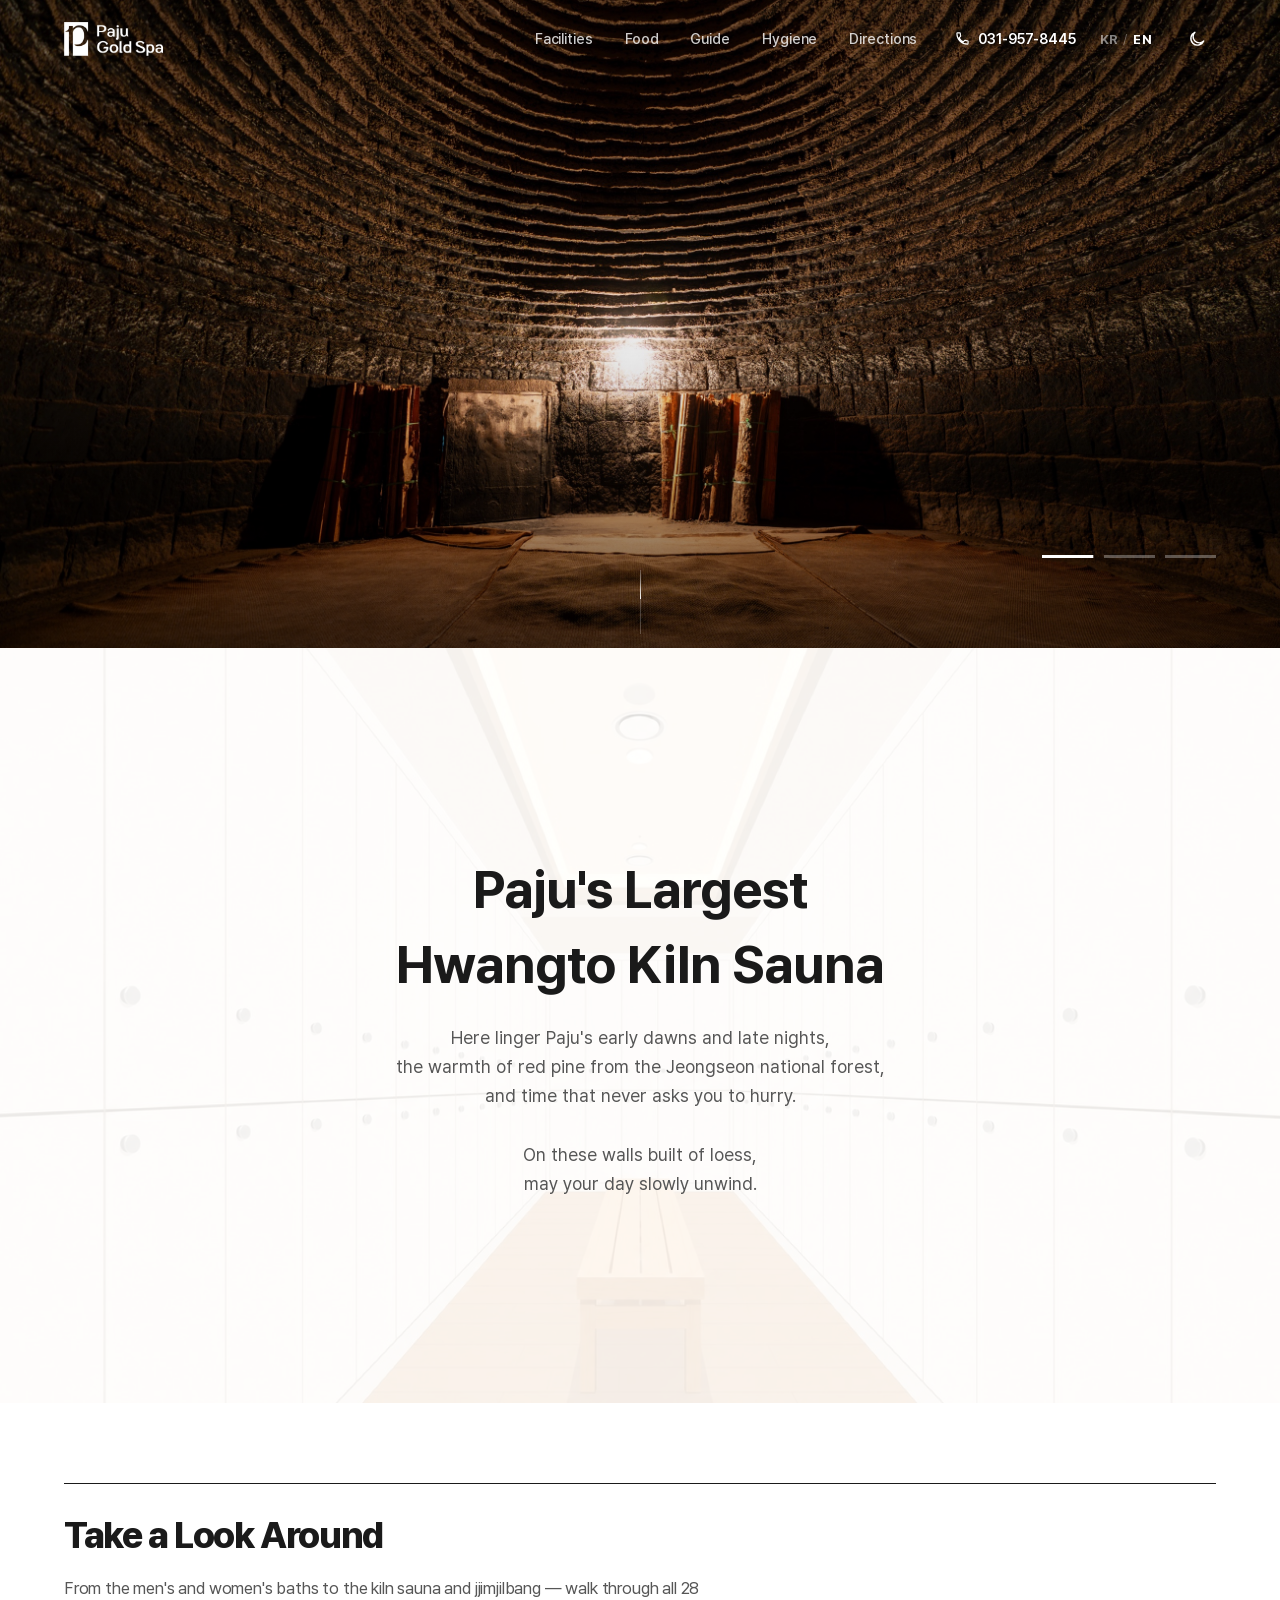
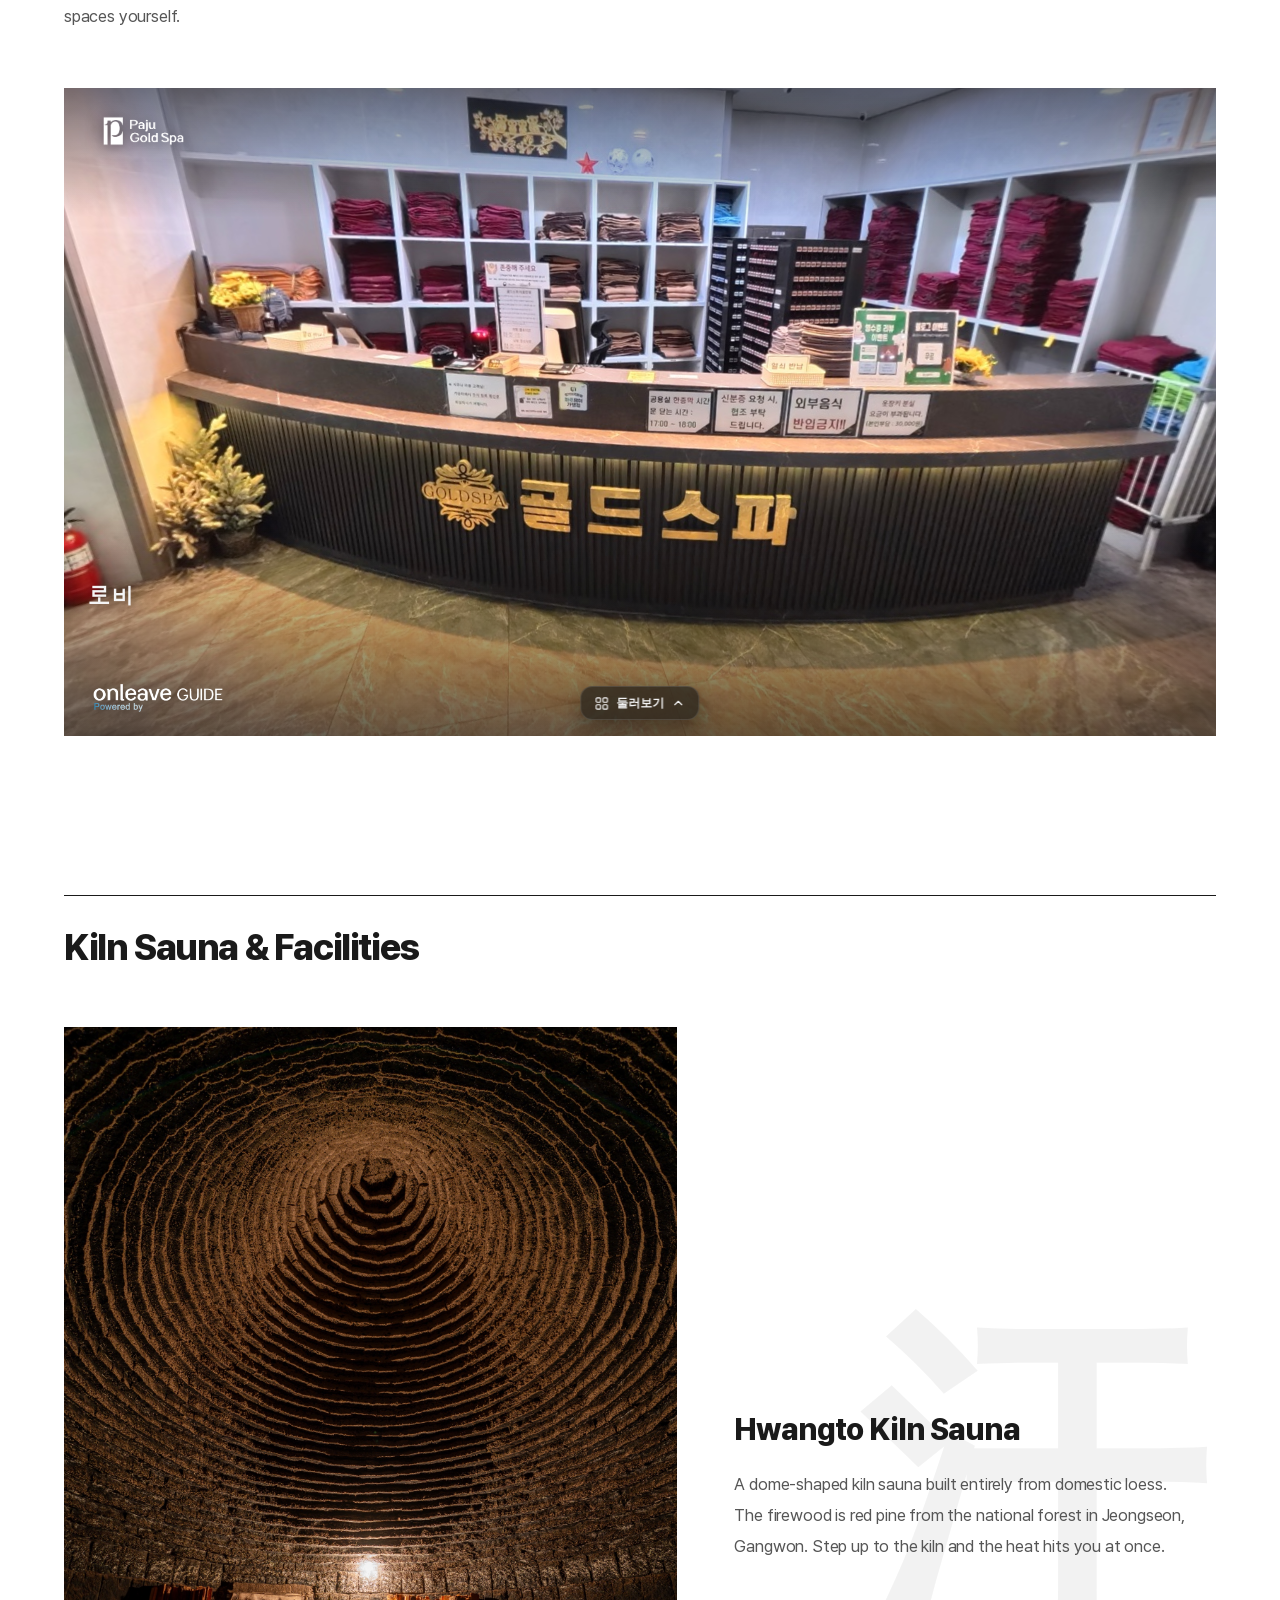
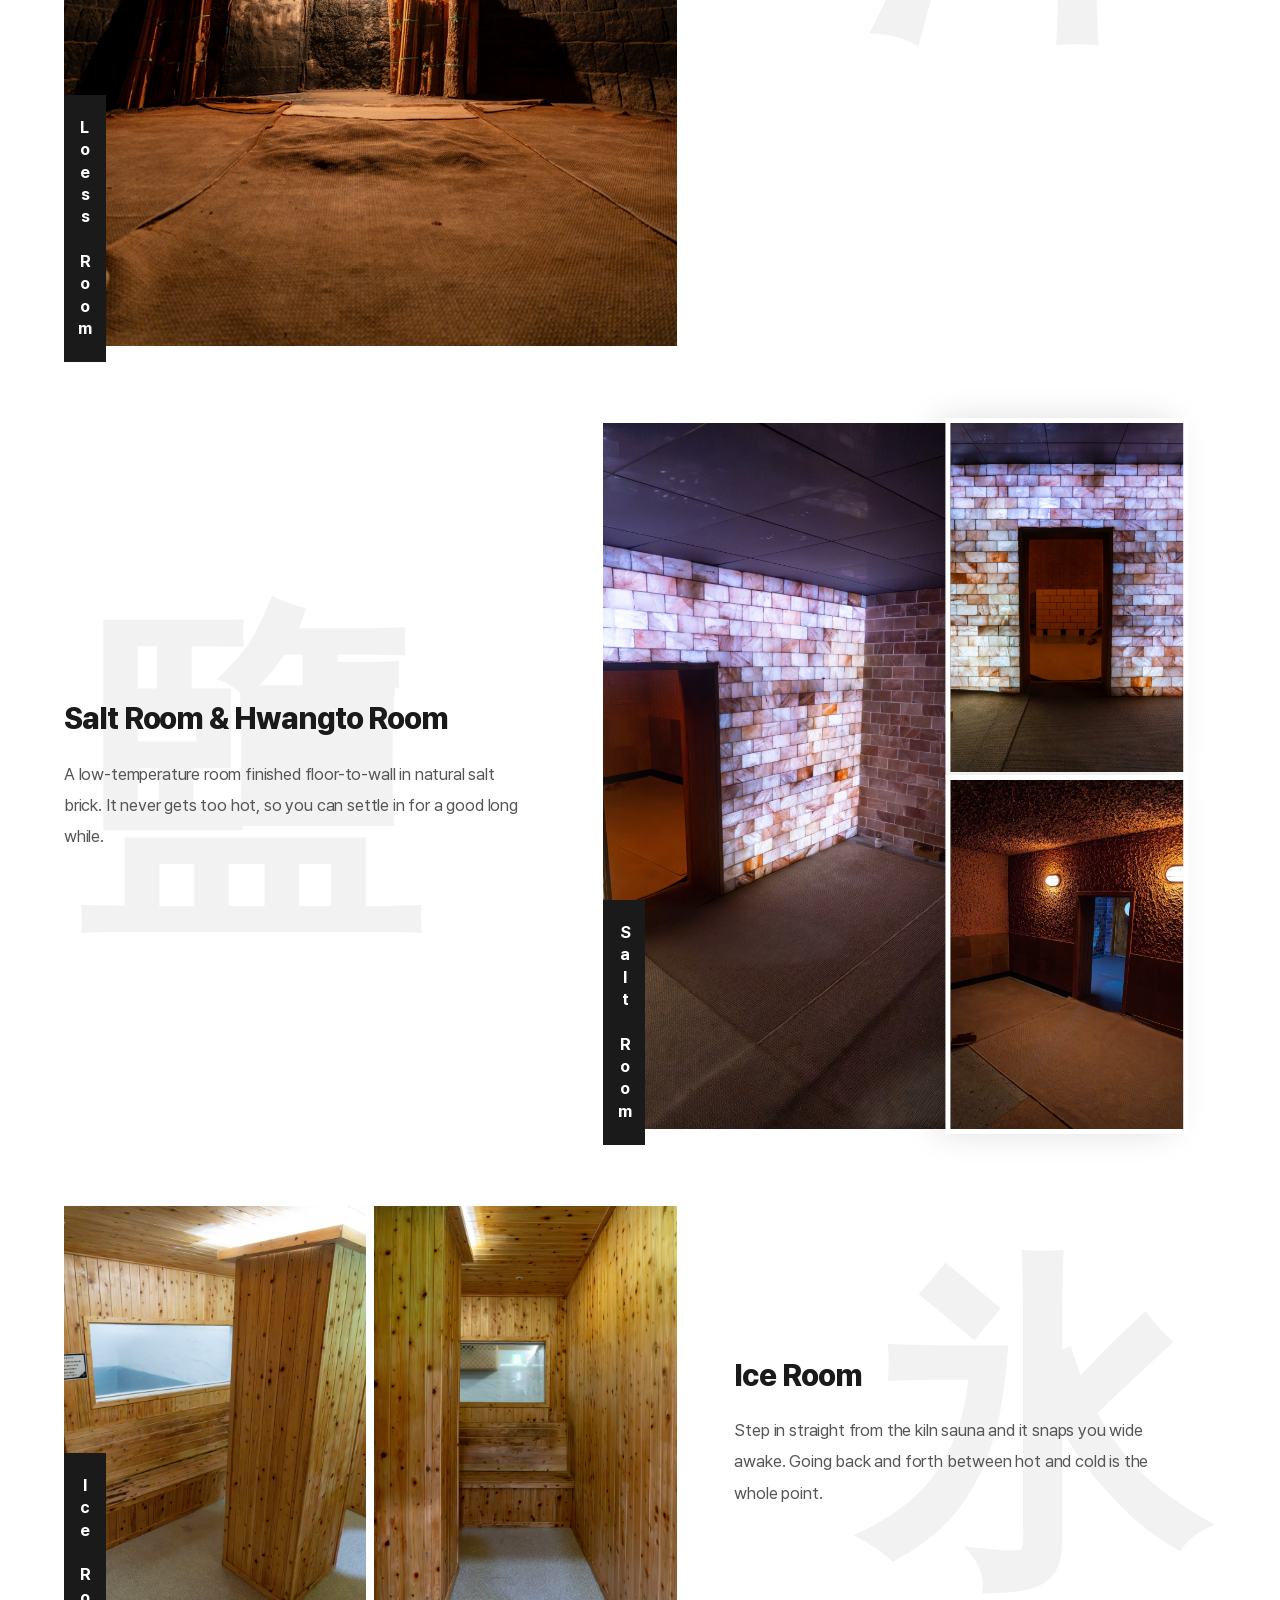
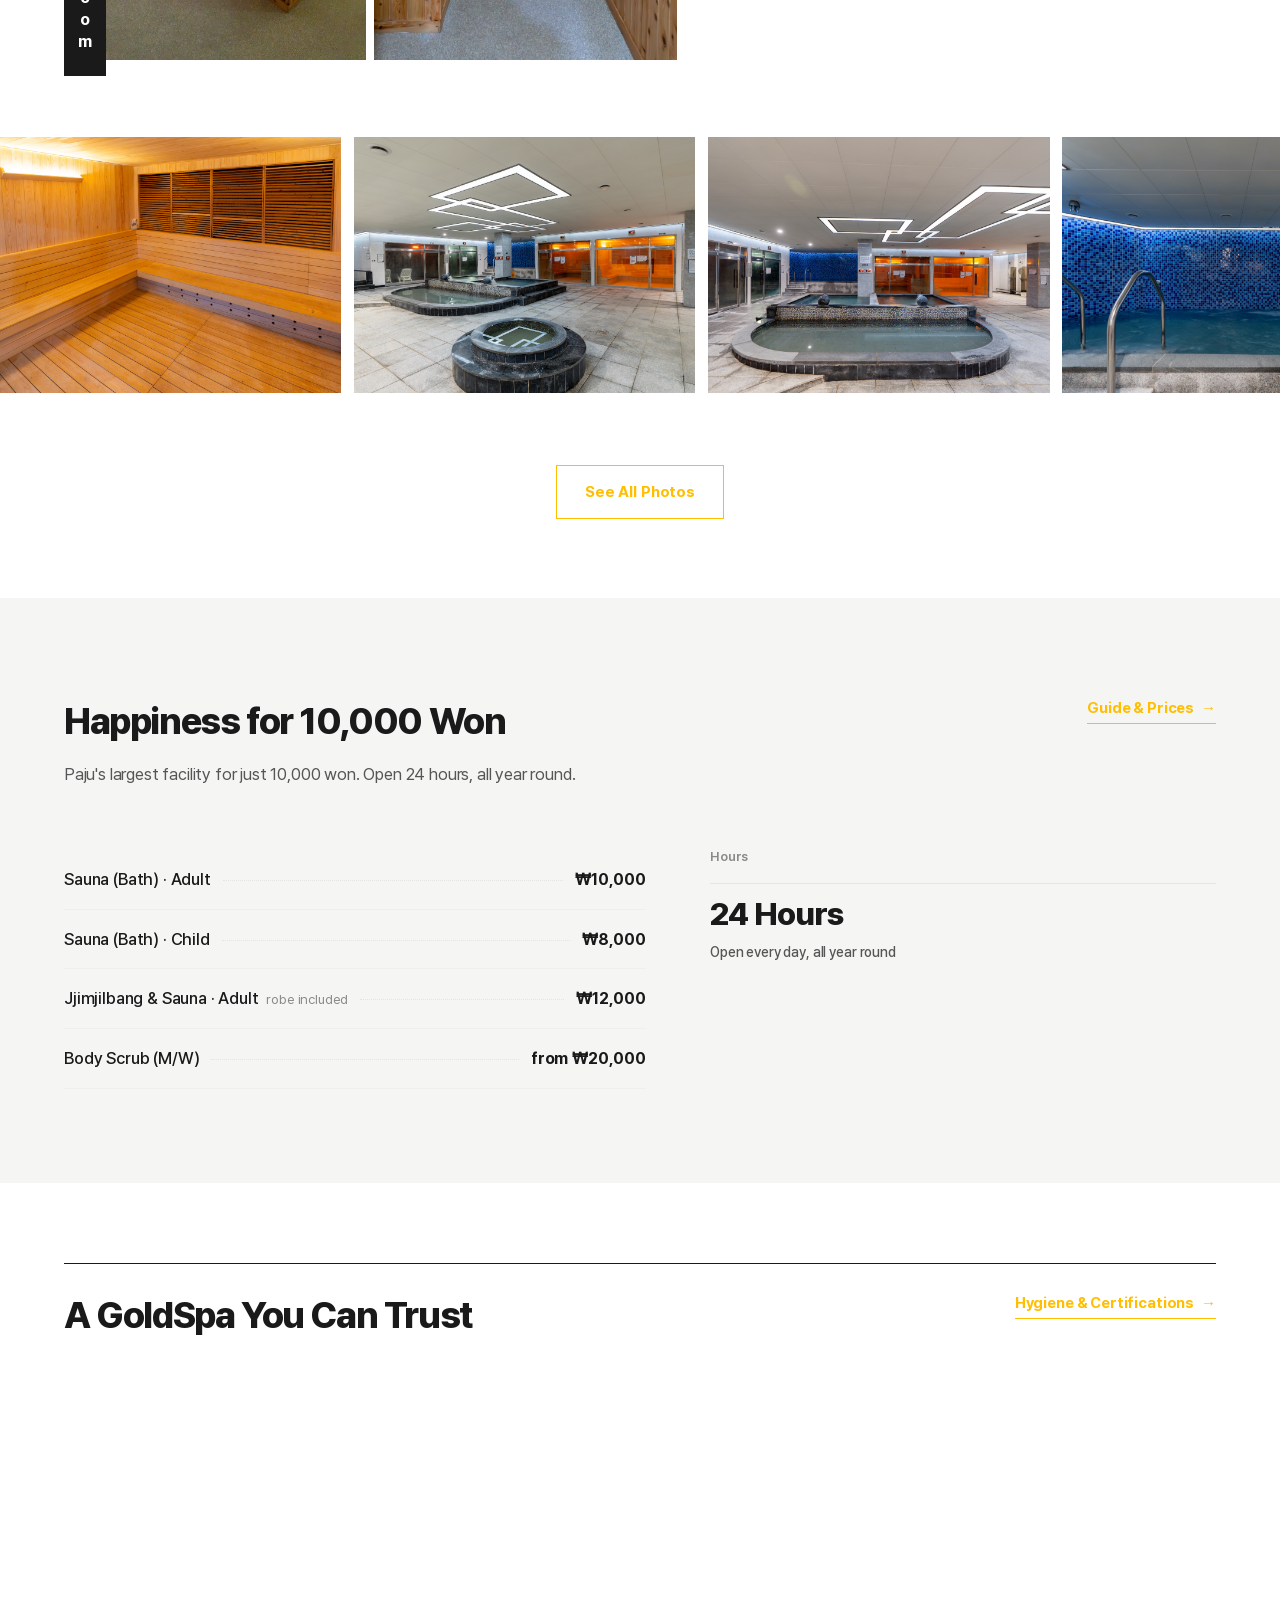
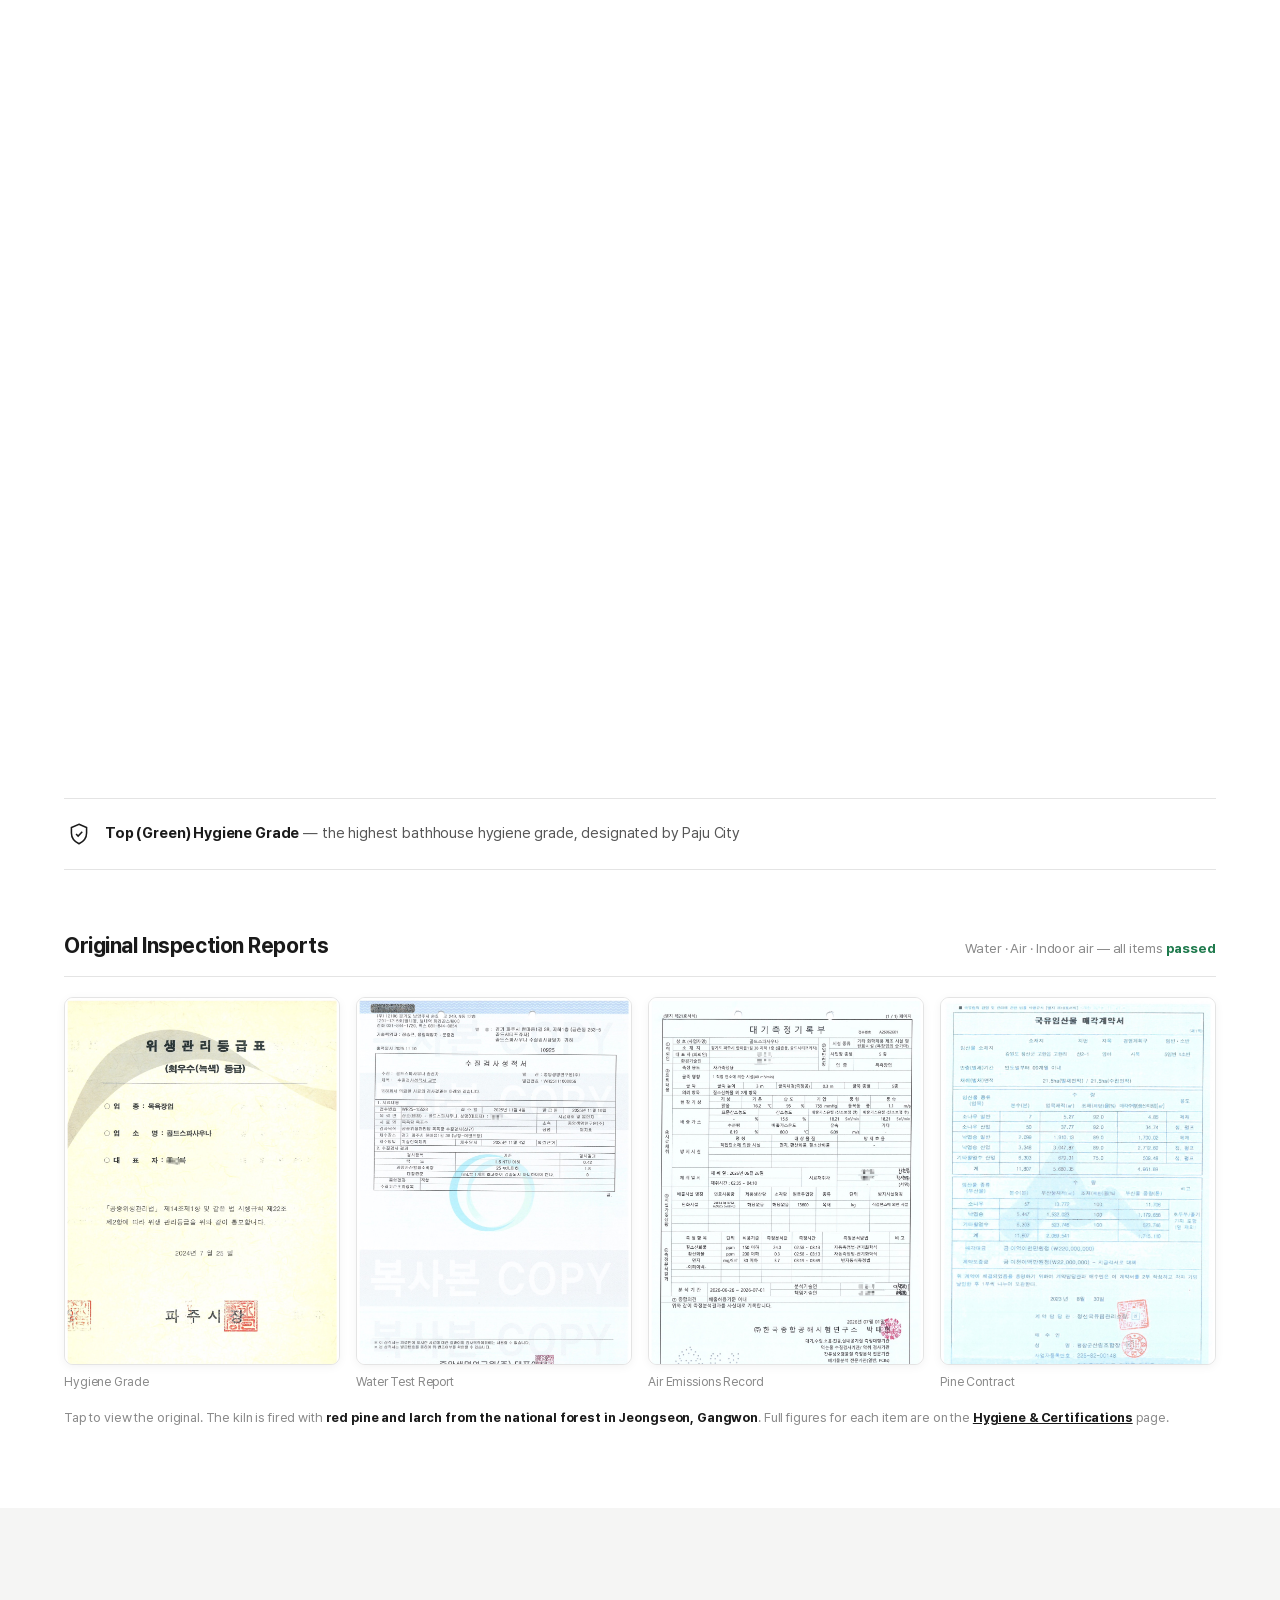
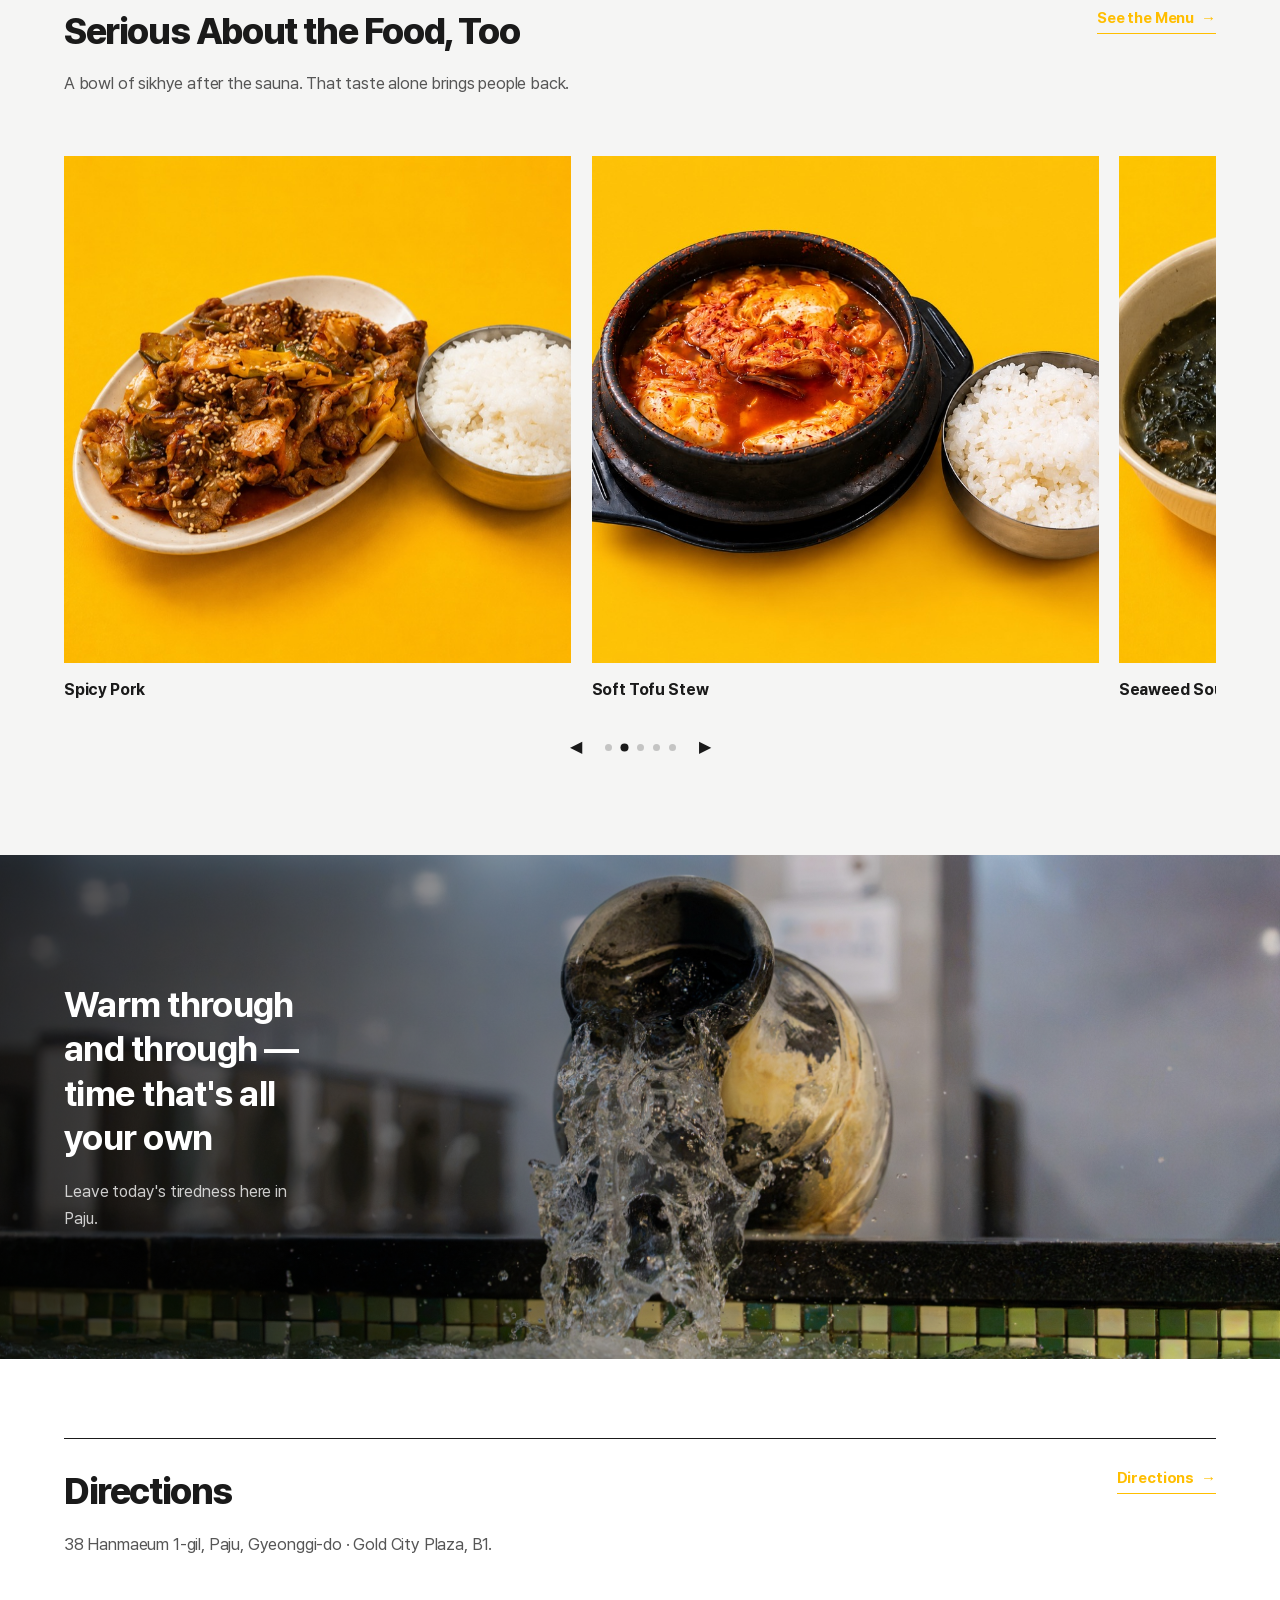
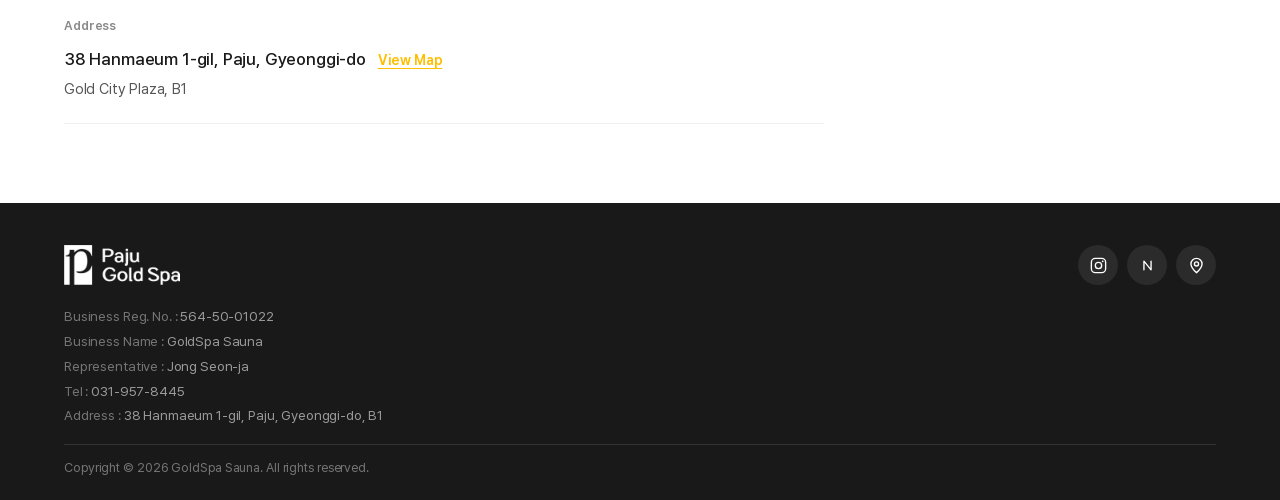
==== en/index.html @ e70826fc "시설 명칭 변경: 소금방 · 소금동굴 → 소금방 · 황토방 제목·이미지 alt·영문 부제 전부 통일(KR 12건 + EN 5건). EN: Salt Room & Cave → Salt" ====
<!DOCTYPE html>
<html lang="en">
<head>
<meta charset="utf-8">
<meta name="viewport" content="width=device-width, initial-scale=1">
<title>GoldSpa — Paju Sauna · Jjimjilbang · Hwangto Kiln Sauna | Open 24/7</title>
<meta name="description" content="GoldSpa, Paju's largest hwangto (loess) kiln sauna, jjimjilbang and bathhouse. Built with loess, pine, salt stone and hinoki. Open 24 hours, year-round. 38 Hanmaeum 1-gil, Paju.">
<meta name="author" content="GoldSpa">
<meta name="robots" content="index, follow, max-image-preview:large">
<meta name="theme-color" content="#17130e">
<link rel="canonical" href="https://goldspa.co.kr/en/">
<link rel="alternate" hreflang="ko" href="https://goldspa.co.kr/">
<link rel="alternate" hreflang="en" href="https://goldspa.co.kr/en/">
<link rel="alternate" hreflang="x-default" href="https://goldspa.co.kr/">
<meta property="og:type" content="business.business">
<meta property="og:site_name" content="GoldSpa"><meta property="og:locale" content="en_US"><meta property="og:locale:alternate" content="ko_KR">
<meta property="og:title" content="GoldSpa — Paju Sauna · Jjimjilbang · Hwangto Kiln Sauna">
<meta property="og:description" content="Paju's largest hwangto kiln sauna. Open 24 hours, year-round.">
<meta property="og:url" content="https://goldspa.co.kr/en/"><meta property="og:image" content="https://goldspa.co.kr/images/p007.jpg">
<meta name="twitter:card" content="summary_large_image">
<meta name="twitter:title" content="GoldSpa — Paju Sauna · Jjimjilbang · Hwangto Kiln Sauna">
<meta name="twitter:description" content="Paju's largest hwangto kiln sauna. Open 24 hours, year-round.">
<meta name="twitter:image" content="https://goldspa.co.kr/images/p007.jpg">
<script>(function(){var d=document.documentElement;var t=null;try{t=localStorage.getItem('goldspa-theme');}catch(e){}d.setAttribute('data-theme',(t==='light'||t==='dark')?t:'light');})();</script>
<link rel="icon" type="image/png" href="../images/favicon.png">
<link rel="apple-touch-icon" href="../images/apple-touch-icon.png">
<link rel="stylesheet" href="../assets/fonts.css">
<link rel="stylesheet" href="../assets/style.css">
<script type="application/ld+json">
{
  "@context": "https://schema.org",
  "@type": ["DaySpa", "HealthAndBeautyBusiness"],
  "name": "GoldSpa",
  "alternateName": ["골드스파", "GoldSpa Paju"],
  "inLanguage": "en",
  "description": "Paju's largest hwangto (loess) kiln sauna, jjimjilbang and bathhouse. Built with loess, pine, salt stone and hinoki; the kiln is fired with red pine and larch from the national forest in Jeongseon, Gangwon. Open 24 hours year-round.",
  "url": "https://goldspa.co.kr/en/",
  "telephone": "+82-31-957-8445",
  "sameAs": ["https://www.instagram.com/goldspa_paju/"],
  "image": ["https://goldspa.co.kr/images/p007.jpg"],
  "address": {
    "@type": "PostalAddress",
    "streetAddress": "38 Hanmaeum 1-gil, Gold City Plaza B1",
    "addressLocality": "Paju-si",
    "addressRegion": "Gyeonggi-do",
    "postalCode": "10911",
    "addressCountry": "KR"
  },
  "geo": {"@type": "GeoCoordinates", "latitude": 37.7569628, "longitude": 126.7711865},
  "hasMap": "https://map.naver.com/p/entry/place/1338214327",
  "openingHoursSpecification": {"@type": "OpeningHoursSpecification", "dayOfWeek": ["Monday","Tuesday","Wednesday","Thursday","Friday","Saturday","Sunday"], "opens": "00:00", "closes": "23:59"},
  "priceRange": "₩₩", "currenciesAccepted": "KRW", "paymentAccepted": "Cash, Card"
}
</script>
</head>
<body>

<div class="splash" id="splash">
  <div class="splash-in">
    <div class="splash-logo">
      <img src="../images/logo-white.png" alt="GoldSpa Paju">
    </div>
  </div>
</div>

<header id="hd">
  <div class="bar">
    <a href="index.html" class="logo" aria-label="GoldSpa Paju home"><img class="logo-w" src="../images/logo-white.png" alt="GoldSpa Paju" width="99" height="34"><img class="logo-k" src="../images/logo-black.png" alt="GoldSpa Paju" width="99" height="34"></a>
    <nav>
      <a href="facilities.html">Facilities</a>
      <a href="food.html">Food</a>
      <a href="guide.html">Guide</a>
      <a href="trust.html">Hygiene</a>
      <a href="location.html">Directions</a>
    </nav>
    <a href="tel:031-957-8445" class="hcall">
      <svg viewBox="0 0 24 24"><path d="M6.6 10.8a15 15 0 0 0 6.6 6.6l2.2-2.2a1 1 0 0 1 1-.24 11 11 0 0 0 3.5.56 1 1 0 0 1 1 1V20a1 1 0 0 1-1 1A17 17 0 0 1 3 4a1 1 0 0 1 1-1h3.5a1 1 0 0 1 1 1 11 11 0 0 0 .56 3.5 1 1 0 0 1-.24 1z"/></svg>
      031-957-8445
    </a>
    <div class="langtoggle"><a href="../index.html" hreflang="ko">KR</a><a aria-current="true">EN</a></div>
    <button class="themetoggle" aria-label="Light/dark mode" title="Light/dark"><svg class="ic-sun" viewBox="0 0 24 24"><circle cx="12" cy="12" r="4.2"/><path d="M12 2v2.5M12 19.5V22M4.2 4.2l1.8 1.8M18 18l1.8 1.8M2 12h2.5M19.5 12H22M4.2 19.8L6 18M18 6l1.8-1.8"/></svg><svg class="ic-moon" viewBox="0 0 24 24"><path d="M20 14.5A8 8 0 1 1 9.5 4a6.3 6.3 0 0 0 10.5 10.5z"/></svg></button><button class="navtoggle" aria-label="Open menu" aria-expanded="false" aria-controls="mmenu"><span></span><span></span><span></span></button>
  </div>
</header>
<div class="mmenu" id="mmenu">
  <button class="mmenu-close" aria-label="Close menu"><svg viewBox="0 0 24 24"><path d="M6 6l12 12M18 6L6 18"/></svg></button>
  <nav>
      <a href="index.html">Home</a>
      <a href="facilities.html">Facilities</a>
      <a href="food.html">Food</a>
      <a href="guide.html">Guide</a>
      <a href="trust.html">Hygiene</a>
      <a href="location.html">Directions</a>
  </nav>
  <div class="mmenu-lang"><a href="../index.html" hreflang="ko">한국어</a><a class="on">English</a></div>
  <a href="tel:031-957-8445" class="mmenu-call">
    <svg viewBox="0 0 24 24"><path d="M6.6 10.8a15 15 0 0 0 6.6 6.6l2.2-2.2a1 1 0 0 1 1-.24 11 11 0 0 0 3.5.56 1 1 0 0 1 1 1V20a1 1 0 0 1-1 1A17 17 0 0 1 3 4a1 1 0 0 1 1-1h3.5a1 1 0 0 1 1 1 11 11 0 0 0 .56 3.5 1 1 0 0 1-.24 1z"/></svg>
    031-957-8445
  </a>
</div>

<!-- 1. HERO -->
<section class="hero">
  <div class="hero-media">
    <div class="plabel">
      <div>
        <svg viewBox="0 0 24 24"><rect x="2.5" y="4.5" width="19" height="15" rx="2"/><path d="M10 9.2v5.6l5-2.8z" fill="rgba(255,255,255,.28)" stroke="none"/></svg>
        Full-screen hero video · 16:9 loop<br>Warmly lit hwangto kiln sauna &amp; baths
      </div>
    </div>
  </div>
  <div class="hero-prog" aria-hidden="true">
    <button class="hp-bar" type="button" aria-label="Photo 1"><i></i></button>
    <button class="hp-bar" type="button" aria-label="Photo 2"><i></i></button>
    <button class="hp-bar" type="button" aria-label="Photo 3"><i></i></button>
  </div>
  <div class="cue"><i></i></div>
</section>

<!-- INTRO (short · centered) -->
<section class="intro">
  <div class="shell">
    <h1 class="rise">Paju's Largest<br>Hwangto Kiln Sauna</h1>
    <p class="intro-poem rise">Here linger Paju's early dawns and late nights,<br>
      the warmth of red pine from the Jeongseon national forest,<br>
      and time that never asks you to hurry.
      <span>On these walls built of loess,<br>
      may your day slowly unwind.</span></p>
  </div>
</section>

<section class="home-sec tour-sec" id="tour">
  <div class="shell">
    <div class="sec-head">
      <div class="sh-l"><span class="kicker">360&deg; View</span><h2>Take a Look Around</h2><p>From the men's and women's baths to the kiln sauna and jjimjilbang — walk through all 28 spaces yourself.</p></div>
    </div>
    <div class="tour-box"><iframe src="../tour/tour.html" title="GoldSpa 360° virtual tour — 28 spaces" loading="lazy" allowfullscreen></iframe></div>
  </div>
</section>
<section class="home-sec">
  <div class="shell">
    <div class="sec-head">
      <div class="sh-l"><span class="kicker">Facilities</span><h2>Kiln Sauna &amp; Facilities</h2></div>
    </div>
  </div>
  <div class="shell"><div class="fac-list home-facs">
      <article class="fac-block">
        <span class="fac-hanja" aria-hidden="true">汗</span><div class="fac-media m4"><span class="fac-tag">Loess Room</span><img src="../images/p001.jpg" loading="lazy" alt="Hwangto kiln sauna — GoldSpa Paju"><img src="../images/p002.jpg" loading="lazy" alt="Hwangto kiln sauna — GoldSpa Paju"><img src="../images/p005.jpg" loading="lazy" alt="Hwangto kiln sauna — GoldSpa Paju"><img src="../images/p007.jpg" loading="lazy" alt="Hwangto kiln sauna — GoldSpa Paju"></div>
        <div class="fac-text">
          <h2>Hwangto Kiln Sauna<em>황토 불한증막</em></h2>
          <p>A dome-shaped kiln sauna built entirely from domestic loess. The firewood is red pine from the national forest in Jeongseon, Gangwon. Step up to the kiln and the heat hits you at once.</p>
        </div>
      </article>
      <article class="fac-block">
        <span class="fac-hanja" aria-hidden="true">鹽</span><div class="fac-media"><span class="fac-tag">Salt Room</span><img src="../images/p057.jpg" loading="lazy" alt="Salt room &amp; salt cave — GoldSpa Paju"><img src="../images/p058.jpg" loading="lazy" alt="Salt room &amp; salt cave — GoldSpa Paju"><img src="../images/p059.jpg" loading="lazy" alt="Salt room &amp; salt cave — GoldSpa Paju"></div>
        <div class="fac-text">
          <h2>Salt Room &amp; Hwangto Room<em>소금방 · 황토방</em></h2>
          <p>A low-temperature room finished floor-to-wall in natural salt brick. It never gets too hot, so you can settle in for a good long while.</p>
        </div>
      </article>
      <article class="fac-block">
        <span class="fac-hanja" aria-hidden="true">氷</span><div class="fac-media m2"><span class="fac-tag">Ice Room</span><img src="../images/p055.jpg" loading="lazy" alt="Ice room — GoldSpa Paju"><img src="../images/p056.jpg" loading="lazy" alt="Ice room — GoldSpa Paju"></div>
        <div class="fac-text">
          <h2>Ice Room<em>아이스방</em></h2>
          <p>Step in straight from the kiln sauna and it snaps you wide awake. Going back and forth between hot and cold is the whole point.</p>
        </div>
      </article>
    </div>
    <div class="fac-strip" aria-hidden="true">
      <div class="fs-track">
        <img src="../images/p016.jpg" loading="lazy" alt="">
        <img src="../images/p012.jpg" loading="lazy" alt="">
        <img src="../images/p024.jpg" loading="lazy" alt="">
        <img src="../images/p015.jpg" loading="lazy" alt="">
        <img src="../images/p019.jpg" loading="lazy" alt="">
        <img src="../images/p041.jpg" loading="lazy" alt="">
        <img src="../images/p050.jpg" loading="lazy" alt="">
        <img src="../images/p035.jpg" loading="lazy" alt="">
        <img src="../images/p060.jpg" loading="lazy" alt="">
      </div>
    </div>
    <div class="fac-cta rise">
      <a class="fac-cta-link" href="facilities.html" aria-label="See all facility photos">
        <span class="fm-btn">See All Photos</span>
      </a>
    </div>
    </div>
</section>

<section class="home-sec alt">
  <div class="shell">
    <div class="sec-head">
      <div class="sh-l"><span class="kicker">Guide &amp; Price</span><h2>Happiness for 10,000 Won</h2><p>Paju's largest facility for just 10,000 won. Open 24 hours, all year round.</p></div>
      <a class="more-link" href="guide.html">Guide &amp; Prices <i>→</i></a>
    </div>
    <div class="price-mini">
      <ul class="price">
        <li><span class="nm">Sauna (Bath) · Adult</span><span class="dot"></span><span class="pr">₩10,000</span></li>
        <li><span class="nm">Sauna (Bath) · Child</span><span class="dot"></span><span class="pr">₩8,000</span></li>
        <li><span class="nm">Jjimjilbang &amp; Sauna · Adult<small> robe included</small></span><span class="dot"></span><span class="pr">₩12,000</span></li>
        <li><span class="nm">Body Scrub (M/W)</span><span class="dot"></span><span class="pr">from ₩20,000</span></li>
      </ul>
      <div>
        <div class="g-label">Hours</div>
        <div class="g-hours">24 Hours<span>Open every day, all year round</span></div>
      </div>
    </div>
  </div>
</section>

<section class="home-sec">
  <div class="shell">
    <div class="sec-head">
      <div class="sh-l"><span class="kicker">Trust</span><h2>A GoldSpa You Can Trust</h2></div>
      <a class="more-link" href="trust.html">Hygiene &amp; Certifications <i>→</i></a>
    </div>
    <div class="proof-badges">
      <figure class="pbadge rise">
        <div class="pb-img"><img src="../images/award2.jpg" loading="lazy" alt="Fair-Price Model Business — GoldSpa Paju"></div>
        <figcaption class="pb-cap"><h3>Fair-Price Model Business</h3><p>Designated by the Ministry of the Interior and Safety, Gyeonggi-do &amp; Paju City</p></figcaption>
      </figure>
      <figure class="pbadge rise">
        <div class="pb-img"><img src="../images/award3.jpg" loading="lazy" alt="Korea Consumer Industry Evaluation, Lifestyle & Leisure — 3 years running — GoldSpa Paju"></div>
        <figcaption class="pb-cap"><h3>Consumer Evaluation Award</h3><p>Lifestyle &amp; Leisure — <b style="color:var(--ink);font-weight:700">3 years running</b> (Korea Consumer Industry Evaluation)</p></figcaption>
      </figure>
      <figure class="pbadge rise">
        <div class="pb-img"><img src="../images/award1.jpg" loading="lazy" alt="2025 Korea Consumer Industry Evaluation, Lifestyle & Leisure — GoldSpa Paju"></div>
        <figcaption class="pb-cap"><h3>Two Years Running</h3><p>Lifestyle &amp; Leisure, 2024 · 2025</p></figcaption>
      </figure>
    </div>
    <div class="hy-cleaning" style="margin-top:clamp(30px,4vw,52px)">
      <div class="hy-slider rise">
      <div class="hy-track"><figure class="hy-slide"><img src="../images/hg6.jpg" loading="lazy" alt="GoldSpa cleaning 6"></figure><figure class="hy-slide"><img src="../images/hg1.jpg" loading="lazy" alt="GoldSpa cleaning 1"></figure><figure class="hy-slide"><img src="../images/hg2.jpg" loading="lazy" alt="GoldSpa cleaning 2"></figure><figure class="hy-slide"><img src="../images/hg3.jpg" loading="lazy" alt="GoldSpa cleaning 3"></figure><figure class="hy-slide"><img src="../images/hg4.jpg" loading="lazy" alt="GoldSpa cleaning 4"></figure><figure class="hy-slide"><img src="../images/hg5.jpg" loading="lazy" alt="GoldSpa cleaning 5"></figure><figure class="hy-slide"><img src="../images/hg8.jpg" loading="lazy" alt="GoldSpa cleaning 8"></figure><figure class="hy-slide"><img src="../images/hg9.jpg" loading="lazy" alt="GoldSpa cleaning 9"></figure><figure class="hy-slide"><img src="../images/hg10.jpg" loading="lazy" alt="GoldSpa cleaning 10"></figure></div>
      <div class="hy-arrows">
        <button class="hprev" aria-label="Previous">&#8249;</button>
        <button class="hnext" aria-label="Next">&#8250;</button>
      </div>
    </div>
    </div>
    <div class="proof-grade rise">
      <svg viewBox="0 0 24 24"><path d="M12 3l7 3v5c0 4.5-3 8-7 10-4-2-7-5.5-7-10V6z"/><path d="M9.3 12l1.9 1.9L15 10"/></svg>
      <span><b>Top (Green) Hygiene Grade</b> — the highest bathhouse hygiene grade, designated by Paju City</span>
    </div>

    <div class="proof-water rise">
      <div class="pw-head">
        <h3>Original Inspection Reports</h3>
        <span class="pw-meta">Water · Air · Indoor air — all items <b>passed</b></span>
      </div>
      <div class="pw-docs">
        <button class="pw-doc" type="button" data-full="../images/docs/doc-hygiene.jpg" data-cap="Top (Green) Hygiene Grade certificate · Paju City"><img src="../images/docs/doc-hygiene.jpg" loading="lazy" alt="Hygiene grade certificate"><span>Hygiene Grade</span></button>
        <button class="pw-doc" type="button" data-full="../images/docs/doc-water-1.jpg" data-cap="Water quality test report · men's event bath (Jungang Life Research Institute)"><img src="../images/docs/doc-water-1.jpg" loading="lazy" alt="Water quality test report"><span>Water Test Report</span></button>
        <button class="pw-doc" type="button" data-full="../images/docs/doc-air-1.jpg" data-cap="Air emissions measurement record (Korea Comprehensive Pollution Test Institute)"><img src="../images/docs/doc-air-1.jpg" loading="lazy" alt="Air emissions record"><span>Air Emissions Record</span></button>
        <button class="pw-doc" type="button" data-full="../images/docs/doc-wood.jpg" data-cap="National forest product (red pine · larch) purchase contract"><img src="../images/docs/doc-wood.jpg" loading="lazy" alt="Forest product purchase contract"><span>Pine Contract</span></button>
      </div>
      <p class="pw-foot">Tap to view the original. The kiln is fired with <b class="pw-em"><span class="nb">red pine and larch</span> from the national forest in <span class="nb">Jeongseon, Gangwon</span></b>. Full figures for each item are on the <a class="pw-link" href="trust.html">Hygiene &amp; Certifications</a> page.</p>
    </div>

  </div>
</section>

<section class="home-sec alt">
  <div class="shell">
    <div class="sec-head">
      <div class="sh-l"><span class="kicker">Foods</span><h2>Serious About the Food, Too</h2><p>A bowl of sikhye after the sauna. That taste alone brings people back.</p></div>
      <a class="more-link" href="food.html">See the Menu <i>→</i></a>
    </div>
    <div class="foods-carousel">
      <div class="foods-track"><figure class="food-tile"><img src="../images/food/dish-katsu.jpg" loading="lazy" alt="Pork cutlet — GoldSpa Paju food"><figcaption>Pork Cutlet</figcaption></figure><figure class="food-tile"><img src="../images/food/dish-jeyuk.jpg" loading="lazy" alt="Spicy stir-fried pork — GoldSpa Paju food"><figcaption>Spicy Pork</figcaption></figure><figure class="food-tile"><img src="../images/food/dish-sundubu.jpg" loading="lazy" alt="Soft tofu stew — GoldSpa Paju food"><figcaption>Soft Tofu Stew</figcaption></figure><figure class="food-tile"><img src="../images/food/dish-miyeokguk.jpg" loading="lazy" alt="Seaweed soup — GoldSpa Paju food"><figcaption>Seaweed Soup</figcaption></figure><figure class="food-tile"><img src="../images/food/dish-meoktae.jpg" loading="lazy" alt="Grilled dried pollack — GoldSpa Paju food"><figcaption>Grilled Pollack</figcaption></figure><figure class="food-tile"><img src="../images/food/dish-mango-bingsu.jpg" loading="lazy" alt="Mango bingsu — GoldSpa Paju food"><figcaption>Mango Bingsu</figcaption></figure></div>
      <div class="foods-nav">
        <button class="fprev" aria-label="Previous dish">&#9664;</button>
        <span class="dots"></span>
        <button class="fnext" aria-label="Next dish">&#9654;</button>
      </div>
    </div>
  </div>
</section>

<!-- 4. EMOTION -->
<section class="emotion">
  <div class="plabel"><div><svg viewBox="0 0 24 24"><rect x="2.5" y="4.5" width="19" height="15" rx="2"/><path d="M10 9.2v5.6l5-2.8z" fill="rgba(255,255,255,.24)" stroke="none"/></svg>Mood video · steaming baths, warm light</div></div>
  <div class="inner">
    <div class="box rise">
      <h2>Warm through and through —<br>time that's all your own</h2>
      <p>Leave today's tiredness here in Paju.</p>
    </div>
  </div>
</section>

<section class="home-sec">
  <div class="shell">
    <div class="sec-head">
      <div class="sh-l"><span class="kicker">Location</span><h2>Directions</h2><p>38 Hanmaeum 1-gil, Paju, Gyeonggi-do · Gold City Plaza, B1.</p></div>
      <a class="more-link" href="location.html">Directions <i>→</i></a>
    </div>
    <div class="loc-mini"><div class="loc-info rise">
        <div class="loc-blk"><div class="k">Address</div><div class="v">38 Hanmaeum 1-gil, Paju, Gyeonggi-do <a href="https://map.naver.com/p/entry/place/1338214327" target="_blank" rel="noopener" class="map-link">View Map</a><small>Gold City Plaza, B1</small></div></div></div>
  </div>
</section>

<div class="lightbox" id="docLightbox" aria-hidden="true" role="dialog" aria-modal="true" aria-label="View original document">
  <button class="lb-close" type="button" aria-label="Close">&times;</button>
  <figure class="lb-fig"><img src="" alt=""><figcaption></figcaption></figure>
</div>

<footer>
  <div class="shell">
    <div class="foot-head">
      <a href="index.html" class="foot-logo"><img src="../images/logo-white.png" alt="GoldSpa Paju"></a>
      <div class="foot-social"><a class="foot-sns" href="https://www.instagram.com/goldspa_paju/" target="_blank" rel="noopener" aria-label="Instagram @goldspa_paju"><svg viewBox="0 0 24 24"><rect x="3" y="3" width="18" height="18" rx="5"/><circle cx="12" cy="12" r="4"/><circle cx="17.3" cy="6.7" r="1.1" fill="currentColor" stroke="none"/></svg></a><a class="foot-sns" href="https://map.naver.com/p/entry/place/1338214327" target="_blank" rel="noopener" aria-label="Naver Place"><svg viewBox="0 0 24 24" stroke-linecap="round" stroke-linejoin="round"><path d="M7.5 17.5V6.5L16.5 17.5V6.5"/></svg></a><a class="foot-sns" href="https://www.google.com/maps/place/%EA%B3%A8%EB%93%9C%EC%8A%A4%ED%8C%8C%EC%82%AC%EC%9A%B0%EB%82%98/data=!3m1!4b1!4m6!3m5!1s0x357c8df21c914cfd:0x1ee3e57d7704f111!8m2!3d37.7569828!4d126.771031!16s%2Fg%2F1tgftk48" target="_blank" rel="noopener" aria-label="Google Maps"><svg viewBox="0 0 24 24"><path d="M12 21s7-6.2 7-11a7 7 0 1 0-14 0c0 4.8 7 11 7 11z"/><circle cx="12" cy="10" r="2.6"/></svg></a></div>
    </div>
    <div class="foot-biz">
      <span><i>Business Reg. No.</i> 564-50-01022</span>
      <span><i>Business Name</i> GoldSpa Sauna</span>
      <span><i>Representative</i> Jong Seon-ja</span>
      <span><i>Tel</i> <a href="tel:031-957-8445">031-957-8445</a></span>
      <span><i>Address</i> 38 Hanmaeum 1-gil, Paju, Gyeonggi-do, B1</span>
    </div>
    <div class="foot-bot"><span>Copyright © 2026 GoldSpa Sauna. All rights reserved.</span></div>
  </div>
</footer>
<script src="../assets/app.js" defer></script>
</body>
</html>
---- assets/fonts.css ----
@font-face{font-family:'Pretendard';font-style:normal;font-weight:400;font-display:swap;src:url([data-uri]) format('woff2')}
@font-face{font-family:'Pretendard';font-style:normal;font-weight:500;font-display:swap;src:url([data-uri]) format('woff2')}
@font-face{font-family:'Pretendard';font-style:normal;font-weight:600;font-display:swap;src:url([data-uri]) format('woff2')}
@font-face{font-family:'Pretendard';font-style:normal;font-weight:700;font-display:swap;src:url([data-uri]) format('woff2')}
@font-face{font-family:'Pretendard';font-style:normal;font-weight:800;font-display:swap;src:url([data-uri]) format('woff2')}
---- assets/style.css ----
:root{
  --paper:#FFFFFF; --ink:#1A1A1A; --body:#565656; --muted:#8A8A8A;
  --line:#E4E4E4; --line-soft:#EFEFEF; --panel:#F5F5F4;
  --hero:#191919; --hero-line:#333333;
  --ease-out:cubic-bezier(.23,1,.32,1);
  --ease-io:cubic-bezier(.77,0,.175,1);
  --maxw:1280px; --pad:clamp(22px,5vw,72px);
}
@media (prefers-color-scheme:dark){
  :root{
    --paper:#121212; --ink:#F2F2F2; --body:#ADADAD; --muted:#767676;
    --line:#2A2A2A; --line-soft:#202020; --panel:#1A1A1A;
    --hero:#0D0D0D; --hero-line:#2c2c2c;
  }
}
:root[data-theme="light"]{
  --paper:#FFFFFF; --ink:#1A1A1A; --body:#565656; --muted:#8A8A8A;
  --line:#E4E4E4; --line-soft:#EFEFEF; --panel:#F5F5F4; --hero:#191919; --hero-line:#333333;
}
:root[data-theme="dark"]{
  --paper:#121212; --ink:#F2F2F2; --body:#ADADAD; --muted:#767676;
  --line:#2A2A2A; --line-soft:#202020; --panel:#1A1A1A; --hero:#0D0D0D; --hero-line:#2c2c2c;
}

*{box-sizing:border-box;margin:0;padding:0}
html{scroll-behavior:smooth;-webkit-text-size-adjust:100%}
body{
  font-family:'Pretendard',-apple-system,BlinkMacSystemFont,'Apple SD Gothic Neo','Malgun Gothic',sans-serif;
  background:var(--paper);color:var(--body);
  -webkit-font-smoothing:antialiased;text-rendering:optimizeLegibility;
  line-height:1.6;letter-spacing:-0.006em;overflow-x:hidden;font-size:16px;
}
img{max-width:100%;display:block}
a{color:inherit;text-decoration:none}
::selection{background:var(--ink);color:var(--paper)}
h1,h2,h3,h4{color:var(--ink);font-weight:700;text-wrap:balance}

.shell{max-width:var(--maxw);margin:0 auto;padding-left:var(--pad);padding-right:var(--pad)}

/* type helpers */
.display{font-size:clamp(1.5rem,2.6vw,2.05rem);line-height:1.18;letter-spacing:-0.02em;font-weight:700}
.figure{font-weight:800;letter-spacing:-0.04em;font-variant-numeric:tabular-nums;color:var(--ink);line-height:.95}
.kicker{font-size:.8rem;font-weight:600;color:var(--muted);letter-spacing:0;display:inline-block}
.lead{font-size:clamp(.98rem,1.1vw,1.08rem);color:var(--body);line-height:1.6;max-width:44ch}

/* buttons — Emil: press feedback, custom ease */
.btn{
  --bg:var(--ink);--fg:var(--paper);
  display:inline-flex;align-items:center;gap:9px;font-weight:600;font-size:.98rem;letter-spacing:-0.01em;
  padding:14px 24px;border-radius:100px;background:var(--bg);color:var(--fg);cursor:pointer;
  transition:transform 160ms var(--ease-out),opacity 160ms var(--ease-out),background 200ms var(--ease-out);
}
.btn svg{width:17px;height:17px;stroke:currentColor;fill:none;stroke-width:1.7}
.btn:active{transform:scale(.97)}
.btn.ghost{background:transparent;color:var(--fg);border:1px solid color-mix(in srgb,currentColor 40%,transparent)}
@media (hover:hover) and (pointer:fine){
  .btn:hover{opacity:.9}
  .btn.ghost:hover{background:color-mix(in srgb,currentColor 12%,transparent);opacity:1}
}

/* ---------- preview strip ---------- */
.preview{background:var(--ink);color:var(--paper);font-size:.74rem;letter-spacing:.01em;text-align:center;padding:7px 16px;font-weight:500}
.preview b{font-weight:700}

/* ---------- header (translucent glass, Apple materials) ---------- */
header{position:fixed;inset:0 0 auto 0;z-index:50;transition:padding .35s var(--ease-out)}
header::before{
  content:"";position:absolute;inset:0;opacity:0;transition:opacity .35s var(--ease-out);
  background:color-mix(in srgb,var(--paper) 88%,transparent);
  backdrop-filter:blur(16px) saturate(150%);-webkit-backdrop-filter:blur(16px) saturate(150%);
  border-bottom:1px solid var(--line-soft);
}
header.scrolled::before{opacity:1}
header .bar{position:relative;display:flex;align-items:center;justify-content:space-between;gap:24px;
  max-width:var(--maxw);margin:0 auto;padding:20px var(--pad);transition:padding .35s var(--ease-out)}
header.scrolled .bar{padding-top:13px;padding-bottom:13px}
.logo{font-weight:800;font-size:1.12rem;letter-spacing:.01em;color:#fff;transition:color .35s var(--ease-out);line-height:1}
.logo b{font-weight:800}
.logo small{display:block;font-weight:500;font-size:.58rem;letter-spacing:.3em;opacity:.62;margin-top:3px}
nav{display:flex;gap:32px}
nav a{font-size:.9rem;font-weight:500;color:rgba(255,255,255,.8);transition:color .2s}
.hcall{font-size:.88rem;font-weight:600;color:#fff;display:inline-flex;align-items:center;gap:8px;letter-spacing:-0.01em}
.hcall svg{width:15px;height:15px;stroke:currentColor;fill:none;stroke-width:1.8}
header.scrolled .logo{color:var(--ink)}
header.scrolled nav a{color:var(--body)}
header.scrolled .hcall{color:var(--ink)}
@media (hover:hover){nav a:hover{color:#fff}header.scrolled nav a:hover{color:var(--ink)}}

/* mobile hamburger + menu */
.navtoggle{display:none;flex-direction:column;justify-content:center;gap:6px;width:38px;height:38px;padding:7px;background:none;border:0;cursor:pointer;position:relative;z-index:60}
.navtoggle span{display:block;height:2px;width:24px;background:#fff;border-radius:2px;transition:transform .32s var(--ease-out),opacity .2s,background .35s var(--ease-out)}
header.scrolled .navtoggle span{background:var(--ink)}
.navtoggle.open span{background:var(--ink)}
.navtoggle.open span:nth-child(1){transform:translateY(8px) rotate(45deg)}
.navtoggle.open span:nth-child(2){opacity:0}
.navtoggle.open span:nth-child(3){transform:translateY(-8px) rotate(-45deg)}
/* 라이트/다크 수동 토글 버튼 */
.themetoggle{display:inline-flex;align-items:center;justify-content:center;width:38px;height:38px;padding:8px;margin-left:2px;background:none;border:0;cursor:pointer;color:#fff;transition:color .35s var(--ease-out)}
.themetoggle svg{width:20px;height:20px;stroke:currentColor;fill:none;stroke-width:1.7;stroke-linecap:round;stroke-linejoin:round}
header.scrolled .themetoggle,body.subpage .themetoggle{color:var(--ink)}
.themetoggle .ic-sun{display:none}
.themetoggle .ic-moon{display:block}
@media(prefers-color-scheme:dark){
  :root:not([data-theme]) .themetoggle .ic-sun{display:block}
  :root:not([data-theme]) .themetoggle .ic-moon{display:none}
}
:root[data-theme="dark"] .themetoggle .ic-sun{display:block}
:root[data-theme="dark"] .themetoggle .ic-moon{display:none}
:root[data-theme="light"] .themetoggle .ic-sun{display:none}
:root[data-theme="light"] .themetoggle .ic-moon{display:block}
.mmenu{position:fixed;inset:0;z-index:55;background:var(--paper);display:flex;flex-direction:column;align-items:center;justify-content:center;gap:4px;padding:40px;opacity:0;visibility:hidden;pointer-events:none;transition:opacity .4s var(--ease-out),visibility .4s}
.mmenu.open{opacity:1;visibility:visible;pointer-events:auto}
.mmenu nav{display:flex;flex-direction:column;align-items:center;gap:2px}
.mmenu nav a{color:var(--ink);font-size:1.7rem;font-weight:700;letter-spacing:-0.03em;padding:15px 20px}
.mmenu-call{margin-top:30px;display:inline-flex;align-items:center;gap:9px;color:var(--ink);font-size:1.12rem;font-weight:700;letter-spacing:-0.01em}
.mmenu-call svg{width:17px;height:17px;stroke:currentColor;fill:none;stroke-width:1.8}

/* ---------- hero ---------- */
.hero{position:relative;min-height:100svh;background:var(--hero);color:#fff;display:flex;flex-direction:column;overflow:hidden}
.hero-media .plabel{position:absolute;inset:0;display:flex;align-items:center;justify-content:center;
  color:rgba(255,255,255,.28);font-size:.82rem;font-weight:500;text-align:center;line-height:1.6;padding:24px}
.hero-media .plabel svg{width:40px;height:40px;stroke:rgba(255,255,255,.28);fill:none;stroke-width:1.2;display:block;margin:0 auto 14px}
.hero-top{position:relative;z-index:2;display:flex;justify-content:space-between;gap:16px;
  padding:112px var(--pad) 0;max-width:var(--maxw);margin:0 auto;width:100%;
  font-size:.8rem;color:rgba(255,255,255,.6);letter-spacing:.02em}
.hero-top span{display:inline-flex;gap:8px;align-items:center}
.hero-body{position:relative;z-index:2;margin-top:auto;padding:0 var(--pad) clamp(52px,9vh,104px);max-width:var(--maxw);
  margin-left:auto;margin-right:auto;width:100%}
.hero h1{color:#fff;font-weight:700;letter-spacing:-0.022em;line-height:1.14;font-size:clamp(1.95rem,4.4vw,3.15rem);max-width:19ch}
.hero .sub{margin-top:18px;font-size:clamp(.98rem,1.2vw,1.12rem);color:rgba(255,255,255,.82);max-width:34ch;line-height:1.56;font-weight:400}
.hero-cta{display:flex;gap:12px;margin-top:28px;flex-wrap:wrap}
.hero .btn{--bg:#fff;--fg:var(--hero)}
.hero .btn.ghost{--fg:#fff}
.cue{position:relative;z-index:2;align-self:center;margin-top:-30px;margin-bottom:20px;
  color:rgba(255,255,255,.5);font-size:.62rem;letter-spacing:.26em;display:flex;flex-direction:column;align-items:center;gap:8px}
.cue i{width:1px;height:30px;background:linear-gradient(rgba(255,255,255,.55),transparent);transform-origin:top;animation:cue 2.4s var(--ease-out) infinite}
@keyframes cue{0%,100%{transform:scaleY(0)}40%,60%{transform:scaleY(1)}}

/* ---------- section rhythm (deliberately varied) ---------- */
section{position:relative}
.pt-xl{padding-top:clamp(56px,8vw,92px)}
.pt-lg{padding-top:clamp(44px,6vw,66px)}
.pb-xl{padding-bottom:clamp(56px,8vw,92px)}
.pb-lg{padding-bottom:clamp(44px,6vw,66px)}

/* ---------- 2. brand statement (asymmetric, no cards) ---------- */
.brand .grid{display:grid;grid-template-columns:1.35fr 1fr;gap:clamp(28px,6vw,80px);align-items:end}
.brand h2{font-size:clamp(1.5rem,2.6vw,2.05rem);line-height:1.2;letter-spacing:-0.02em}
.brand .grid p{color:var(--body);font-size:1.02rem;line-height:1.6;padding-bottom:6px}
.figrow{display:flex;margin-top:clamp(32px,5vw,52px);border-top:1px solid var(--line)}
.figrow .cell{flex:1;padding:20px 4px 0;border-right:1px solid var(--line)}
.figrow .cell:last-child{border-right:0}
.figrow .n{font-size:clamp(1.65rem,3vw,2.3rem)}
.figrow .n small{font-size:.32em;font-weight:700;margin-left:.15em;letter-spacing:0}
.figrow .l{margin-top:12px;font-size:.9rem;color:var(--muted);letter-spacing:-0.01em}

/* ---------- 2b. sauna signature ---------- */
.sauna .grid2{display:grid;grid-template-columns:1fr 1.02fr;gap:clamp(28px,5vw,76px);align-items:center}
.sauna-media.shot{aspect-ratio:4/5;border-radius:6px}
.sauna-copy .kicker{color:var(--muted)}
.sauna-copy h2{font-size:clamp(1.55rem,2.8vw,2.2rem);line-height:1.16;letter-spacing:-0.02em;margin-top:12px}
.sauna-copy p{margin-top:18px;color:var(--body);font-size:1.02rem;line-height:1.62;max-width:42ch}
.matrow{margin-top:26px;display:flex;border-top:1px solid var(--line)}
.matrow .m{flex:1;padding:18px 4px 0;border-right:1px solid var(--line)}
.matrow .m:last-child{border-right:0}
.matrow .m .mv{font-size:clamp(1.35rem,2.3vw,1.85rem);font-weight:800;color:var(--ink);letter-spacing:-0.02em;line-height:1;font-variant-numeric:tabular-nums}
.matrow .m .mv small{font-size:.42em;font-weight:700;margin-left:.12em}
.matrow .m .ml{margin-top:11px;font-size:.86rem;color:var(--muted)}

/* ---------- 3. facilities (editorial, uneven grid) ---------- */
.fac-intro{display:grid;grid-template-columns:1.1fr 1fr;gap:clamp(24px,5vw,72px);align-items:end;margin-bottom:clamp(26px,4vw,42px)}
.fac-intro h2{font-size:clamp(1.5rem,2.6vw,2.05rem);line-height:1.2;letter-spacing:-0.02em}
.fac-grid{display:flex;gap:14px;overflow-x:auto;scroll-snap-type:x mandatory;padding-bottom:8px;
  margin-right:calc(-1*var(--pad));scrollbar-width:thin;scrollbar-color:var(--line) transparent}
.fac-grid::-webkit-scrollbar{height:6px}
.fac-grid::-webkit-scrollbar-thumb{background:var(--line);border-radius:10px}
.fac-grid .item{flex:0 0 clamp(200px,58vw,268px);scroll-snap-align:start}
.fac-grid .item:last-child{margin-right:var(--pad)}
.shot{position:relative;overflow:hidden;background:var(--panel);border-radius:8px}
.shot .plabel{position:absolute;inset:0;display:flex;flex-direction:column;align-items:center;justify-content:center;
  gap:9px;color:var(--muted);font-size:.8rem;font-weight:500;text-align:center;padding:16px}
.shot .plabel svg{width:26px;height:26px;stroke:var(--muted);fill:none;stroke-width:1.25;opacity:.8}
.shot .plabel em{font-style:normal;font-size:.68rem;opacity:.7;font-weight:400}
.item .cap{display:flex;align-items:baseline;justify-content:space-between;gap:10px;margin-top:15px}
.item .cap h3{font-size:1.12rem;font-weight:600;letter-spacing:-0.02em}
.item .cap span{font-size:.76rem;color:var(--muted);white-space:nowrap;font-weight:500}
.item p{margin-top:5px;font-size:.9rem;color:var(--muted)}
.fac-grid .item .shot{aspect-ratio:4/5}

/* ---------- 4. emotion band ---------- */
.emotion{position:relative;background:var(--hero);color:#fff;min-height:56vh;display:flex;align-items:center;overflow:hidden}
.emotion .plabel{position:absolute;inset:0;display:flex;align-items:center;justify-content:center;color:rgba(255,255,255,.24);
  font-size:.82rem;text-align:center;padding:24px;line-height:1.6}
.emotion .plabel svg{width:38px;height:38px;stroke:rgba(255,255,255,.24);fill:none;stroke-width:1.2;display:block;margin:0 auto 12px}
.emotion::after{content:"";position:absolute;inset:0;background:linear-gradient(90deg,rgba(0,0,0,.74),rgba(0,0,0,.15) 62%,transparent)}
.emotion .inner{position:relative;z-index:2;max-width:var(--maxw);margin:0 auto;width:100%;padding:0 var(--pad)}
.emotion .box{max-width:26ch}
.emotion h2{color:#fff;font-size:clamp(1.6rem,2.8vw,2.3rem);line-height:1.24;letter-spacing:-0.02em}
.emotion p{margin-top:18px;color:rgba(255,255,255,.78);font-size:1.02rem;line-height:1.62;max-width:36ch}

/* ---------- 5. hygiene (spec-sheet list, no boxes) ---------- */
.hy-head{display:grid;grid-template-columns:1fr 1fr;gap:clamp(24px,5vw,72px);align-items:end;margin-bottom:clamp(24px,4vw,40px)}
.hy-head h2{font-size:clamp(1.5rem,2.6vw,2.05rem);line-height:1.2;letter-spacing:-0.02em}
.spec{border-top:1px solid var(--line)}
.spec .row{display:grid;grid-template-columns:minmax(0,1fr) minmax(0,1.7fr);gap:clamp(16px,4vw,56px);
  padding:17px 0;border-bottom:1px solid var(--line-soft);align-items:baseline}
.spec .row h3{font-size:1.02rem;font-weight:600;letter-spacing:-0.01em;display:flex;align-items:center;gap:12px}
.spec .row h3 svg{width:20px;height:20px;stroke:var(--ink);fill:none;stroke-width:1.4;flex:none}
.spec .row p{color:var(--body);font-size:.96rem;line-height:1.55}
.hy-photo{margin-top:clamp(28px,4vw,44px)}
.hy-photo .shot{aspect-ratio:21/8}

/* ---------- 5b. proof (awards + inspection) ---------- */
.proof{background:var(--paper)}
.proof-lead{color:var(--muted);font-size:clamp(.95rem,1.4vw,1.05rem);line-height:1.7;letter-spacing:-0.01em;align-self:end}
.proof-badges{display:grid;grid-template-columns:repeat(3,1fr);gap:clamp(14px,1.6vw,22px)}
.pbadge{border:1px solid var(--line);border-radius:16px;overflow:hidden;background:#fff;display:flex;flex-direction:column}
.pbadge .pb-img{aspect-ratio:4/5;background:var(--panel);display:flex;align-items:center;justify-content:center;padding:clamp(16px,2vw,26px)}
.pbadge .pb-img img{max-width:100%;max-height:100%;width:auto;height:auto;object-fit:contain;display:block;border-radius:6px}
.pbadge .pb-cap{padding:clamp(16px,1.8vw,22px);border-top:1px solid var(--line-soft)}
.pbadge .pb-cap h3{font-size:1.02rem;font-weight:700;letter-spacing:-0.02em;color:var(--ink)}
.pbadge .pb-cap p{margin-top:6px;font-size:.83rem;color:var(--muted);line-height:1.55}
.proof-grade{display:flex;align-items:center;gap:13px;margin-top:clamp(18px,2.2vw,26px);padding:clamp(16px,1.8vw,20px) clamp(18px,2vw,24px);border:1px solid var(--line);border-radius:12px;background:var(--panel)}
.proof-grade svg{width:26px;height:26px;stroke:var(--ink);fill:none;stroke-width:1.4;flex:none}
.proof-grade b{font-weight:700;color:var(--ink)}
.proof-grade span{font-size:.92rem;color:var(--body);letter-spacing:-0.01em}
.proof-water{margin-top:clamp(34px,4.5vw,58px)}
.pw-head{display:flex;align-items:baseline;justify-content:space-between;gap:14px;flex-wrap:wrap;padding-bottom:14px;border-bottom:1.5px solid var(--line)}
.pw-head h3{font-size:clamp(1.1rem,1.7vw,1.35rem);font-weight:700;letter-spacing:-0.02em}
.pw-head .pw-meta{font-size:.85rem;color:var(--muted)}
.pw-head .pw-meta b{color:#1f7a4d;font-weight:700}
.pw-tablewrap{overflow-x:auto}
.pw-table{width:100%;border-collapse:collapse;min-width:560px;font-size:.92rem}
.pw-table th,.pw-table td{text-align:left;padding:14px 14px;border-bottom:1px solid var(--line-soft)}
.pw-table thead th{font-weight:600;color:var(--body);vertical-align:top;white-space:nowrap}
.pw-table thead th span{display:block;font-weight:400;font-size:.7rem;color:var(--muted);margin-top:4px}
.pw-table tbody td{font-variant-numeric:tabular-nums;color:var(--body)}
.pw-table tbody td:first-child{font-weight:600;color:var(--ink);white-space:nowrap}
.pw-table td.ok{color:#1f7a4d;font-weight:700}
.pw-foot{margin-top:16px;font-size:.82rem;color:var(--muted);line-height:1.65;letter-spacing:-0.01em}
/* 실제 검사표·성적서 원본 썸네일 */
.pw-docs{display:grid;grid-template-columns:repeat(4,1fr);gap:clamp(10px,1.3vw,16px);margin-top:20px}
.pw-docs-lg{grid-template-columns:repeat(5,1fr)}
.pw-doc{display:flex;flex-direction:column;gap:9px;padding:0;border:0;background:none;cursor:pointer;text-align:center;font:inherit;-webkit-tap-highlight-color:transparent}
.pw-doc img{width:100%;aspect-ratio:3/4;object-fit:cover;object-position:top center;border:1px solid var(--line);border-radius:9px;background:#fff;box-shadow:0 2px 10px rgba(0,0,0,.05);transition:transform .25s ease,box-shadow .25s ease,border-color .25s ease}
.pw-doc span{font-size:.78rem;color:var(--muted);letter-spacing:-0.01em;line-height:1.35}
.pw-doc:hover img,.pw-doc:focus-visible img{transform:translateY(-3px);box-shadow:0 8px 22px rgba(0,0,0,.12);border-color:var(--ink)}
.pw-doc:focus-visible{outline:none}
@media(max-width:760px){.pw-docs,.pw-docs-lg{grid-template-columns:repeat(3,1fr)}}
@media(max-width:480px){.pw-docs,.pw-docs-lg{grid-template-columns:repeat(2,1fr)}}
/* 라이트박스 */
.lightbox{position:fixed;inset:0;z-index:1000;display:flex;align-items:center;justify-content:center;padding:clamp(16px,4vw,48px);background:rgba(14,14,16,.9);opacity:0;visibility:hidden;transition:opacity .22s ease,visibility .22s ease}
.lightbox.open{opacity:1;visibility:visible}
.lightbox .lb-fig{max-width:min(920px,100%);max-height:100%;display:flex;flex-direction:column;align-items:center;gap:14px;margin:0}
.lightbox img{max-width:100%;max-height:82vh;width:auto;height:auto;object-fit:contain;border-radius:8px;background:#fff;box-shadow:0 20px 60px rgba(0,0,0,.45);transform:scale(.96);transition:transform .25s ease}
.lightbox.open img{transform:scale(1)}
.lightbox figcaption{color:rgba(255,255,255,.85);font-size:.86rem;letter-spacing:-0.01em;text-align:center}
.lb-close{position:absolute;top:clamp(12px,2vw,22px);right:clamp(12px,2vw,22px);width:44px;height:44px;border:0;border-radius:50%;background:rgba(255,255,255,.12);color:#fff;font-size:26px;line-height:1;cursor:pointer;display:flex;align-items:center;justify-content:center;transition:background .2s ease}
.lb-close:hover{background:rgba(255,255,255,.24)}
@media(max-width:760px){.proof-badges{grid-template-columns:1fr 1fr}}
/* 모바일 배지 가로 행 규칙은 파일 맨 끝에 있음 (de-card 오버라이드보다 뒤여야 함) */
/* 수질·대기 검사표: 모바일에서 구분선 방식으로 전환(가로 스크롤 없이 한눈에) */
@media(max-width:560px){
  .pw-tablewrap{overflow-x:visible}
  .pw-table{min-width:0;display:block;font-size:.9rem}
  .pw-table thead{position:absolute;width:1px;height:1px;padding:0;margin:-1px;overflow:hidden;clip:rect(0 0 0 0);white-space:nowrap;border:0}
  .pw-table tbody{display:block}
  .pw-table tbody tr{display:block;padding:6px 0 12px;border-bottom:1px solid var(--line)}
  .pw-table tbody tr:last-child{border-bottom:0}
  .pw-table tbody td{display:flex;justify-content:space-between;align-items:baseline;gap:16px;padding:7px 0;border-bottom:0;text-align:right;white-space:normal;color:var(--body)}
  .pw-table tbody td::before{content:attr(data-label);font-weight:600;color:var(--muted);text-align:left;letter-spacing:-0.01em}
  .pw-table tbody td:first-child{justify-content:flex-start;font-size:1.02rem;font-weight:700;color:var(--ink);padding:14px 0 8px}
  .pw-table tbody td:first-child::before{content:none}
}

/* ---------- 6. trust (figure band, no cards) ---------- */
.trust{background:var(--panel);border-top:1px solid var(--line);border-bottom:1px solid var(--line)}
.trust .band{display:flex;flex-wrap:wrap}
.trust .c{flex:1 1 200px;padding:clamp(24px,3vw,34px) clamp(8px,2vw,26px);border-right:1px solid var(--line)}
.trust .c:last-child{border-right:0}
.trust .k{font-size:.76rem;color:var(--muted);font-weight:600;letter-spacing:-0.01em}
.trust .v{margin-top:12px;color:var(--ink);font-weight:700;font-size:1.08rem;line-height:1.32;letter-spacing:-0.015em}
.trust .v .big{display:block;font-size:clamp(1.7rem,3vw,2.3rem);font-weight:800;letter-spacing:-0.03em;font-variant-numeric:tabular-nums;margin-bottom:2px}
.trust .v .big small{font-size:.4em;font-weight:700;margin-left:.1em}

/* ---------- 7. guide (pricelist, no cards) ---------- */
.guide .grid{display:grid;grid-template-columns:1.15fr 1fr;gap:clamp(28px,5vw,64px);margin-top:clamp(26px,4vw,44px)}
.g-label{font-size:.82rem;font-weight:600;color:var(--muted);letter-spacing:-0.01em;padding-bottom:16px;border-bottom:1px solid var(--line)}
.price{list-style:none;margin-top:4px}
.price li{display:flex;align-items:baseline;gap:12px;padding:16px 0;border-bottom:1px solid var(--line-soft)}
.price li .nm{color:var(--ink);font-weight:500;font-size:1.04rem;letter-spacing:-0.01em}
.price li .dot{flex:1;border-bottom:1px dotted var(--line);transform:translateY(-4px)}
.price li .pr{font-weight:700;color:var(--ink);font-variant-numeric:tabular-nums;letter-spacing:-0.01em}
.g-hours{font-size:clamp(1.5rem,2.5vw,2rem);font-weight:800;color:var(--ink);letter-spacing:-0.03em;font-variant-numeric:tabular-nums;margin-top:14px;line-height:1}
.g-hours span{display:block;font-size:.86rem;font-weight:500;color:var(--body);letter-spacing:-0.01em;margin-top:12px;line-height:1.55}
.g-meta{margin-top:26px;border-top:1px solid var(--line-soft);padding-top:20px}
.g-meta .r{display:flex;justify-content:space-between;gap:14px;padding:8px 0;font-size:.98rem}
.g-meta .r b{color:var(--ink);font-weight:600}
.tags{margin-top:22px;display:flex;flex-wrap:wrap;gap:8px}
.tags span{font-size:.82rem;color:var(--body);border:1px solid var(--line);padding:7px 13px;border-radius:100px;letter-spacing:-0.01em}

/* ---------- 8. reviews (editorial, hairline) ---------- */
.rev-head{display:flex;flex-wrap:wrap;align-items:flex-end;justify-content:space-between;gap:24px;
  padding-bottom:clamp(32px,4vw,48px);border-bottom:1px solid var(--line)}
.rev-head h2{font-size:clamp(1.5rem,2.6vw,2.05rem);line-height:1.2;letter-spacing:-0.02em}
.score{display:flex;align-items:baseline;gap:14px}
.score .n{font-size:clamp(1.8rem,3vw,2.4rem);font-weight:800;letter-spacing:-0.03em;color:var(--ink);line-height:1;font-variant-numeric:tabular-nums}
.score .meta{display:flex;flex-direction:column;gap:6px}
.stars{display:inline-flex;gap:2px}
.stars svg{width:16px;height:16px;fill:var(--ink);stroke:none}
.score .cnt{font-size:.86rem;color:var(--muted)}
.quotes{display:grid;grid-template-columns:repeat(3,1fr);gap:0}
.quote{padding:clamp(28px,3vw,40px) 0;border-right:1px solid var(--line-soft)}
.quote{padding-left:clamp(0px,2vw,32px);padding-right:clamp(20px,2vw,32px)}
.quote:first-child{padding-left:0}
.quote:last-child{border-right:0;padding-right:0}
.quote p{color:var(--ink);font-size:1rem;line-height:1.6;font-weight:400;letter-spacing:-0.01em}
.quote .who{margin-top:18px;font-size:.86rem;color:var(--muted)}
.quote .who b{color:var(--body);font-weight:600}

/* ---------- 8b. gallery (raw photo mosaic) ---------- */
.gallery-cols{display:grid;grid-template-columns:repeat(3,1fr);gap:clamp(10px,1.2vw,16px);margin-top:clamp(26px,4vw,42px)}
.gtile .shot{border-radius:8px;aspect-ratio:1/1!important}
.gtile .plabel svg{width:22px;height:22px}
@media (max-width:900px){.gallery-cols{grid-template-columns:repeat(2,1fr)}}
@media (max-width:560px){.gallery-cols{grid-template-columns:repeat(2,1fr)}}

/* ---------- 9. location ---------- */
.loc .grid{display:grid;grid-template-columns:1fr;max-width:680px;margin-top:clamp(34px,5vw,50px)}
.loc-map{position:relative;overflow:hidden;border-radius:6px;background:var(--panel);min-height:440px}
.loc-map .plabel{position:absolute;inset:0;display:flex;flex-direction:column;align-items:center;justify-content:center;gap:10px;
  color:var(--muted);font-size:.84rem;font-weight:500;text-align:center;padding:20px}
.loc-map .plabel svg{width:34px;height:34px;stroke:var(--muted);fill:none;stroke-width:1.3}
.loc-map .plabel em{font-style:normal;font-size:.72rem;opacity:.72;font-weight:400}
.loc-info{display:flex;flex-direction:column}
.loc-blk{padding:22px 0;border-bottom:1px solid var(--line-soft)}
.loc-blk:first-child{padding-top:0}
.loc-blk .k{font-size:.78rem;color:var(--muted);font-weight:600;letter-spacing:-0.01em}
.loc-blk .v{margin-top:10px;color:var(--ink);font-size:1.06rem;font-weight:500;letter-spacing:-0.01em}
.loc-blk .v small{display:block;color:var(--body);font-weight:400;font-size:.92rem;margin-top:5px;line-height:1.55}
.loc-phone{font-size:clamp(1.5rem,2.5vw,1.95rem);font-weight:800;color:var(--ink);letter-spacing:-0.025em;font-variant-numeric:tabular-nums;line-height:1}
.loc-info .btn{margin-top:18px;width:100%;justify-content:center}

/* ---------- footer ---------- */
footer{background:var(--hero);color:rgba(255,255,255,.68);padding:clamp(28px,3.6vw,42px) 0 22px}
.foot-top{display:flex;justify-content:space-between;gap:44px;flex-wrap:wrap;padding-bottom:40px;border-bottom:1px solid var(--hero-line)}
.foot-logo{font-weight:800;font-size:1.3rem;color:#fff;letter-spacing:.01em}
.foot-logo small{display:block;font-weight:500;font-size:.68rem;letter-spacing:.08em;opacity:.55;margin-top:7px}
.foot-cols{display:flex;gap:clamp(36px,6vw,72px);flex-wrap:wrap}
.foot-col h4{font-size:.72rem;letter-spacing:.02em;color:rgba(255,255,255,.46);font-weight:600;margin-bottom:14px}
.foot-col p,.foot-col a{font-size:.92rem;line-height:1.95;color:rgba(255,255,255,.76);display:block}
.foot-bot{display:flex;justify-content:space-between;gap:14px;flex-wrap:wrap;margin-top:28px;font-size:.8rem;color:rgba(255,255,255,.42)}
@media (hover:hover){.foot-col a:hover{color:#fff}}

/* ---------- mobile bottom bar ---------- */
.mbar{position:fixed;inset:auto 0 0 0;z-index:60;display:none;gap:10px;padding:10px 14px calc(10px + env(safe-area-inset-bottom));
  background:color-mix(in srgb,var(--paper) 82%,transparent);backdrop-filter:blur(18px) saturate(150%);
  -webkit-backdrop-filter:blur(18px) saturate(150%);border-top:1px solid var(--line)}
.mbar a{flex:1;display:inline-flex;align-items:center;justify-content:center;gap:8px;font-weight:600;font-size:.95rem;padding:14px;border-radius:12px;
  transition:transform 160ms var(--ease-out)}
.mbar a:active{transform:scale(.97)}
.mbar svg{width:17px;height:17px;stroke:currentColor;fill:none;stroke-width:1.7}
.mbar .call{background:var(--ink);color:var(--paper)}
.mbar .map{background:transparent;color:var(--ink);border:1px solid var(--line)}

/* ---------- reveal (Emil: custom ease, subtle) ---------- */
.rise{opacity:0;transform:translateY(16px);transition:opacity .7s var(--ease-out),transform .7s var(--ease-out)}
.rise.in{opacity:1;transform:none}
.unveil .shot,.unveil.shot{clip-path:inset(0 0 100% 0);transition:clip-path .9s var(--ease-io)}
.unveil.in .shot,.unveil.shot.in{clip-path:inset(0 0 0 0)}
@media (prefers-reduced-motion:reduce){
  *{animation:none!important}
  html{scroll-behavior:auto}
  .rise{opacity:1;transform:none;transition:none}
  .unveil .shot,.unveil.shot{clip-path:none;transition:none}
}

/* ---------- responsive ---------- */
@media (max-width:900px){
  header .bar>nav,.hcall{display:none}
  .navtoggle{display:flex}
  .themetoggle{margin-left:auto}
  .mbar{display:none}
  
  .brand .grid,.fac-intro,.hy-head,.guide .grid,.loc .grid{grid-template-columns:1fr;align-items:start}
  .i-lead,.i-tall,.i-third{grid-column:span 6}
  .i-lead .shot{aspect-ratio:16/10}
  .quotes{grid-template-columns:1fr}
  .quote{border-right:0;border-bottom:1px solid var(--line-soft);padding:26px 0}
  .quote:last-child{border-bottom:0}
  .quote:first-child{padding-top:0}
  .loc-map{min-height:300px}
  .trust .c{flex-basis:50%}
  .trust .c:nth-child(2){border-right:0}
}
@media (max-width:560px){
  body{font-size:16px}
  .fac-grid{grid-template-columns:1fr}
  .i-lead,.i-tall,.i-third{grid-column:span 1}
  .i-tall .shot{aspect-ratio:5/4}
  .figrow{flex-wrap:wrap}
  .figrow .cell{flex-basis:50%;border-bottom:1px solid var(--line);padding-bottom:22px}
  .figrow .cell:nth-child(2){border-right:0}
  .spec .row{grid-template-columns:1fr;gap:8px}
  .trust .c{flex-basis:100%;border-right:0;border-bottom:1px solid var(--line)}
  .trust .c:last-child{border-bottom:0}
  .hy-photo .shot{aspect-ratio:16/10}
}
.foodph{position:relative;border:1.5px dashed var(--line);border-radius:14px;background:var(--panel);aspect-ratio:16/6;min-height:200px;display:flex;align-items:center;justify-content:center;margin-top:clamp(20px,3vw,34px)}
.foodlabel{display:flex;flex-direction:column;align-items:center;gap:11px;color:var(--muted);text-align:center;padding:20px}
.foodlabel svg{width:36px;height:36px;stroke:var(--muted);fill:none;stroke-width:1.3;opacity:.85}
.foodlabel b{color:var(--body);font-weight:600;font-size:1.02rem;letter-spacing:-0.01em}
.foodlabel em{font-style:normal;font-size:.8rem;opacity:.8}

.mosaic{display:grid;grid-template-columns:repeat(4,1fr);grid-auto-rows:minmax(220px,24vw);gap:clamp(6px,0.7vw,12px);width:100vw;margin-left:calc(50% - 50vw);padding:0 clamp(14px,4vw,120px)}
.mtile{position:relative;overflow:hidden;border-radius:12px;background:var(--panel) center/cover no-repeat;display:block;min-height:168px}
.mtile.big{grid-column:span 2;grid-row:span 2}
.mtile.wide{grid-column:span 2}
.mtile::after{content:"";position:absolute;inset:0;background:linear-gradient(180deg,transparent 46%,rgba(0,0,0,.6))}
.mtile .cap{position:absolute;left:0;bottom:0;z-index:2;display:flex;align-items:center;gap:9px;padding:clamp(14px,1.6vw,22px);color:#fff;font-weight:700;font-size:clamp(.98rem,1.2vw,1.16rem);letter-spacing:-0.02em;text-shadow:0 1px 10px rgba(0,0,0,.45)}


@media(max-width:760px){.mosaic{grid-template-columns:repeat(2,1fr);grid-auto-rows:minmax(150px,42vw)}.mtile.big{grid-row:span 1}}
@media(max-width:480px){.mosaic{gap:7px;grid-auto-rows:minmax(130px,44vw)}}

.intro{text-align:center;padding:clamp(74px,11vw,140px) 0}
.intro h1{font-size:clamp(1.9rem,4.6vw,3rem);letter-spacing:-0.045em;line-height:1.14;color:var(--ink);font-weight:800}
.intro p{margin:20px auto 0;max-width:none;white-space:nowrap;color:var(--body);font-size:clamp(1rem,1.4vw,1.14rem);line-height:1.62}
.intro-stats{display:flex;flex-wrap:wrap;justify-content:center;gap:10px 30px;margin-top:clamp(30px,4vw,40px)}
.intro-stats span{font-size:.9rem;color:var(--muted);letter-spacing:-0.01em}
.intro-stats b{color:var(--ink);font-weight:800;font-variant-numeric:tabular-nums}

.foods{background:#201d18;color:#fff;padding:clamp(64px,9vw,112px) 0}
.foods-grid{display:grid;grid-template-columns:1.55fr 1fr;gap:clamp(30px,5vw,66px);align-items:center}
.foods-carousel{min-width:0}
.foods-track{display:flex;gap:clamp(14px,1.6vw,22px);overflow-x:auto;scroll-snap-type:x mandatory;padding-bottom:2px;scrollbar-width:none}
.foods-track::-webkit-scrollbar{display:none}
.food-tile{flex:0 0 44%;scroll-snap-align:start;margin:0;min-width:0}
.food-tile .fbox{aspect-ratio:1/1;border-radius:10px;background:#2b2721;border:1px dashed rgba(255,255,255,.16);display:flex;flex-direction:column;align-items:center;justify-content:center;gap:9px;color:rgba(255,255,255,.42);padding:14px}
.food-tile .fbox svg{width:32px;height:32px;stroke:currentColor;fill:none;stroke-width:1.2;opacity:.7}
.food-tile .fbox em{font-style:normal;font-size:.68rem;letter-spacing:.02em}
.food-tile figcaption{margin-top:14px;font-weight:700;font-size:1rem;color:#fff;letter-spacing:-0.02em}
.foods-nav{display:flex;align-items:center;justify-content:center;gap:16px;margin-top:clamp(20px,2.6vw,30px)}
.foods-nav button{width:26px;height:26px;border:none;background:transparent;color:rgba(255,255,255,.85);font-size:1rem;line-height:1;cursor:pointer;display:inline-flex;align-items:center;justify-content:center;transition:color .2s,transform .12s ease-out}
.foods-nav button:hover{color:#fff}
.foods-nav button:active{transform:scale(.9)}
.foods-nav button:disabled{color:rgba(255,255,255,.2);cursor:default}
.foods-nav .dots{display:flex;align-items:center;gap:9px}
.foods-nav .dots i{width:7px;height:7px;border-radius:50%;background:rgba(255,255,255,.28);transition:background .2s,transform .2s}
.foods-nav .dots i.on{background:#fff;transform:scale(1.15)}
.foods-side .foods-kicker{font-size:1.9rem;font-weight:800;letter-spacing:.02em;color:#fff;display:block}
.foods-side h2{color:#fff;font-size:clamp(1.7rem,3.4vw,2.4rem);letter-spacing:-0.04em;margin-top:4px}
.foods-btn{display:inline-block;margin:22px 0;padding:14px 24px;border:1px solid rgba(255,255,255,.55);border-radius:8px;color:#fff;font-weight:700;font-size:.96rem;letter-spacing:-0.01em;transition:background .2s,color .2s}
.foods-btn:hover{background:#fff;color:#201d18}
.foods-side p{color:rgba(255,255,255,.72);line-height:1.85;font-size:.95rem;letter-spacing:-0.01em}
@media(max-width:860px){.foods-grid{grid-template-columns:1fr;gap:30px}.foods-side{order:-1}}

.mtile.more{display:none}
.mosaic.expanded .mtile.more{display:block}
.more-wrap{text-align:center;margin-top:clamp(20px,3vw,38px);padding-bottom:4px}
.more-btn{font-family:inherit;font-weight:700;font-size:.96rem;letter-spacing:-0.01em;color:var(--ink);background:transparent;border:1.5px solid var(--ink);padding:14px 32px;border-radius:100px;cursor:pointer;transition:background .2s var(--ease),color .2s var(--ease),transform .16s var(--ease)}
.more-btn:active{transform:scale(.97)}
@media(hover:hover){.more-btn:hover{background:var(--ink);color:var(--paper,#fff)}}

.hyslide-sec{padding:clamp(6px,1vw,14px) 0 clamp(58px,8vw,100px)}
.hy-slider{position:relative}
.hy-track{display:flex;gap:clamp(12px,1.5vw,18px);overflow-x:auto;scroll-snap-type:x mandatory;scrollbar-width:none;padding-bottom:2px}
.hy-track::-webkit-scrollbar{display:none}
.hy-slide{flex:0 0 clamp(270px,42%,430px);scroll-snap-align:start;margin:0}
.hy-slide img{width:100%;aspect-ratio:3/2;object-fit:cover;border-radius:14px;background:var(--panel);display:block}
.hy-arrows{display:flex;justify-content:center;gap:12px;margin-top:clamp(20px,2.5vw,28px)}
.hy-arrows button{width:44px;height:44px;border-radius:50%;border:1.5px solid var(--ink);background:transparent;color:var(--ink);font-size:1.35rem;line-height:1;cursor:pointer;display:inline-flex;align-items:center;justify-content:center;transition:background .2s var(--ease),color .2s var(--ease)}
@media(hover:hover){.hy-arrows button:hover{background:var(--ink);color:var(--paper,#fff)}}
.price li .nm small{color:var(--muted);font-weight:400;font-size:.8em;margin-left:5px}

/* splash */
.splash{position:fixed;inset:0;z-index:9999;background:#17130e;display:flex;align-items:center;justify-content:center;transition:opacity .7s cubic-bezier(.22,.61,.36,1),visibility .7s}
.splash-in{text-align:center;padding:20px}
.splash-logo{font-size:clamp(2.1rem,7vw,3.4rem);font-weight:800;color:#fff;letter-spacing:-0.035em;line-height:1;opacity:0;transform:translateY(12px);animation:sfin .85s cubic-bezier(.22,.61,.36,1) .1s forwards}
.splash-logo b{color:#cba24e;font-weight:800}
.splash-logo em{font-style:normal;font-size:.4em;font-weight:600;color:rgba(255,255,255,.5);margin-left:.2em;vertical-align:0.35em}
.splash-sub{margin-top:14px;font-size:.74rem;letter-spacing:.26em;text-transform:uppercase;color:rgba(255,255,255,.5);opacity:0;animation:sfin .85s cubic-bezier(.22,.61,.36,1) .38s forwards}
.splash-bar{width:118px;height:2px;background:rgba(255,255,255,.14);margin:28px auto 0;border-radius:2px;overflow:hidden}
.splash-bar i{display:block;height:100%;width:0;background:#cba24e;animation:sbar 1.4s cubic-bezier(.22,.61,.36,1) .2s forwards}
@keyframes sfin{to{opacity:1;transform:none}}
@keyframes sbar{to{width:100%}}
@media(prefers-reduced-motion:reduce){.splash-logo,.splash-sub{animation:none;opacity:1;transform:none}.splash-bar i{animation:none;width:100%}}
.loc-map{cursor:pointer;text-decoration:none}
a.loc-map .plabel{transition:color .2s}
@media(hover:hover){a.loc-map:hover .plabel{color:var(--ink)}a.loc-map:hover .plabel svg{stroke:var(--ink)}}
.loc-map.has-map{position:relative;overflow:hidden;min-height:340px}
.loc-map.has-map .map-img{position:absolute;inset:0;width:100%;height:100%;object-fit:cover;display:block}
.loc-map.has-map .map-pill{position:absolute;left:14px;bottom:14px;display:inline-flex;align-items:center;gap:7px;background:rgba(0,0,0,.8);color:#fff;font-size:.82rem;font-weight:600;padding:9px 15px;border-radius:100px;letter-spacing:-0.01em}
.loc-map.has-map .map-pill svg{width:14px;height:14px;stroke:currentColor;fill:none;stroke-width:2}
@media(hover:hover){a.loc-map.has-map:hover .map-pill{background:#111}}
.map-link{color:#2f6fed;font-weight:600;font-size:.86rem;margin-left:8px;white-space:nowrap}
@media(hover:hover){.map-link:hover{text-decoration:underline}}

/* ===== mobile optimization ===== */
html{overflow-x:hidden}
@media(max-width:640px){
  .intro p{white-space:normal}
}
@media(max-width:560px){
  :root{--pad:18px}
  .hero-top{flex-wrap:wrap;row-gap:4px}
  .hero h1{font-size:clamp(2rem,9vw,2.8rem)}
  /* price rows: drop dot leader, name left / price right, wrap safely */
  .price li .dot{display:none}
  .price li{justify-content:space-between;gap:12px}
  .price li .nm{flex:1;min-width:0;overflow-wrap:anywhere}
  .price li .nm small{display:block;margin-left:0;margin-top:2px}
  .price li .pr{flex:none;white-space:nowrap}
  /* location + footer wrapping */
  .loc-blk .v,.loc-blk .v [style]{overflow-wrap:anywhere}
  .foot{flex-direction:column;gap:26px}
  .foot-cols{gap:22px 28px}
  .foot-col{flex:1 1 42%}
  .foot-bot{flex-direction:column;gap:8px;align-items:flex-start}
}

/* gallery swipe carousel */
.gallery-sec{overflow:hidden}
.gal-track{display:flex;gap:clamp(12px,1.4vw,20px);overflow-x:auto;scroll-snap-type:x mandatory;padding:0 clamp(16px,4vw,80px) 6px;scrollbar-width:none;-webkit-overflow-scrolling:touch}
.gal-track::-webkit-scrollbar{display:none}
.gal-item{position:relative;flex:0 0 clamp(280px,72vw,560px);scroll-snap-align:center;margin:0;overflow:hidden;border-radius:14px}
.gal-item img{width:100%;aspect-ratio:4/5;object-fit:cover;display:block;background:var(--panel)}
.gal-nav{display:flex;justify-content:center;gap:12px;margin-top:clamp(20px,2.5vw,28px)}
.gal-nav button{width:44px;height:44px;border-radius:50%;border:1.5px solid var(--ink);background:transparent;color:var(--ink);font-size:1.35rem;line-height:1;cursor:pointer;display:inline-flex;align-items:center;justify-content:center;transition:background .2s var(--ease),color .2s var(--ease)}
@media(hover:hover){.gal-nav button:hover{background:var(--ink);color:#fff}}
@media(max-width:560px){.gal-item{flex-basis:86vw;border-radius:10px}}
body,h1,h2,h3,h4,p,span,a,div,li,figcaption{word-break:keep-all;overflow-wrap:break-word}

/* ---------- multipage: solid header on subpages ---------- */
body.subpage header::before{opacity:1}
body.subpage .logo{color:var(--ink)}
body.subpage nav a{color:var(--body)}
body.subpage .hcall{color:var(--ink)}
body.subpage .navtoggle span{background:var(--ink)}
header nav a.active{color:#fff;font-weight:700}
body.subpage header nav a.active{color:var(--ink)}
/* page hero */
.page-hero{padding:clamp(104px,13vw,150px) 0 clamp(30px,5vw,54px);border-bottom:1px solid var(--line-soft)}
.page-hero .crumb{font-size:.78rem;letter-spacing:.02em;color:var(--muted);margin-bottom:14px;display:flex;gap:8px;align-items:center}
.page-hero .crumb a{color:var(--muted)}
.page-hero .crumb a:hover{color:var(--ink)}
.page-hero .crumb span{opacity:.5}
.page-hero h1{font-size:clamp(1.9rem,4.4vw,2.8rem);letter-spacing:-0.045em;line-height:1.12;color:var(--ink);font-weight:800}
.page-hero .lead{margin-top:16px;max-width:640px;color:var(--body);font-size:clamp(.98rem,1.5vw,1.1rem);line-height:1.7;letter-spacing:-0.01em;word-break:keep-all}
/* home hub */
.hub{padding:clamp(48px,7vw,92px) 0}
.hub-grid{display:grid;grid-template-columns:repeat(3,1fr);gap:clamp(14px,1.6vw,22px)}
.hub-card{position:relative;display:block;border-radius:16px;overflow:hidden;background:var(--panel);aspect-ratio:4/5;color:#fff}
.hub-card img{position:absolute;inset:0;width:100%;height:100%;object-fit:cover;transition:transform .6s var(--ease-out)}
.hub-card::after{content:"";position:absolute;inset:0;background:linear-gradient(180deg,rgba(0,0,0,.05) 30%,rgba(0,0,0,.72))}
.hub-card .hc-body{position:absolute;left:0;bottom:0;z-index:2;padding:clamp(18px,2vw,26px)}
.hub-card h3{font-size:clamp(1.1rem,1.6vw,1.4rem);font-weight:700;letter-spacing:-0.02em;display:flex;align-items:center;gap:8px}
.hub-card h3 i{font-style:normal;transition:transform .3s var(--ease-out)}
.hub-card p{margin-top:6px;font-size:.86rem;color:rgba(255,255,255,.82);line-height:1.5;letter-spacing:-0.01em}
@media(hover:hover){.hub-card:hover img{transform:scale(1.05)}.hub-card:hover h3 i{transform:translateX(5px)}}
@media(max-width:760px){.hub-grid{grid-template-columns:1fr 1fr}}
@media(max-width:480px){.hub-grid{grid-template-columns:1fr}}

/* ---------- home preview sections ---------- */
.home-sec{padding:clamp(58px,8vw,108px) 0}
.home-sec.alt{background:var(--panel)}
.sec-head{display:flex;align-items:flex-end;justify-content:space-between;gap:20px 32px;flex-wrap:wrap;margin-bottom:clamp(26px,3.6vw,42px)}
.sec-head .sh-l{max-width:660px}
.sec-head .kicker{font-size:.78rem;letter-spacing:.18em;text-transform:uppercase;color:var(--muted);font-weight:600;display:block;margin-bottom:13px}
.sec-head h2{font-size:clamp(1.55rem,3vw,2.3rem);letter-spacing:-0.038em;line-height:1.14;color:var(--ink);font-weight:800}
.sec-head p{margin-top:13px;color:var(--body);font-size:clamp(.95rem,1.4vw,1.05rem);line-height:1.65;letter-spacing:-0.01em;word-break:keep-all}
.more-link{flex:none;display:inline-flex;align-items:center;gap:7px;font-weight:700;font-size:.94rem;color:var(--ink);letter-spacing:-0.01em;padding-bottom:3px;border-bottom:1.5px solid var(--ink);white-space:nowrap}
.more-link i{font-style:normal;transition:transform .3s var(--ease-out)}
@media(hover:hover){.more-link:hover i{transform:translateX(4px)}}
.price-mini{display:grid;grid-template-columns:1.15fr 1fr;gap:clamp(28px,5vw,64px);align-items:start}
@media(max-width:760px){.price-mini{grid-template-columns:1fr;gap:34px}}
.loc-mini{max-width:760px}

/* home food preview images */
.food-imgs{display:grid;grid-template-columns:1fr 1fr;gap:clamp(12px,1.4vw,18px)}
.food-imgs figure{margin:0;border-radius:14px;overflow:hidden;background:var(--panel)}
.food-imgs img{width:100%;aspect-ratio:16/11;object-fit:cover;display:block;transition:transform .6s var(--ease-out)}
@media(hover:hover){.food-imgs a:hover img{transform:scale(1.04)}}
@media(max-width:560px){.food-imgs{grid-template-columns:1fr}}

/* dish tiles (home + food) */
.dish-grid{display:grid;grid-template-columns:repeat(3,1fr);gap:clamp(14px,1.8vw,24px)}
.dish{margin:0}
.dish img{width:100%;aspect-ratio:1/1;object-fit:cover;border-radius:12px;display:block;background:var(--panel)}
.dish figcaption{margin-top:12px;font-weight:700;font-size:1rem;letter-spacing:-0.02em;color:var(--ink)}
@media(max-width:640px){.dish-grid{grid-template-columns:1fr 1fr}}
.food-tile img{width:100%;aspect-ratio:1/1;object-fit:cover;border-radius:10px;display:block;background:var(--panel)}

/* foods carousel on light home bg (color overrides) */
.home-sec .food-tile figcaption{color:var(--ink)}
.home-sec .foods-nav button{color:var(--ink)}
.home-sec .foods-nav button:hover{color:var(--muted)}
.home-sec .foods-nav button:disabled{color:rgba(0,0,0,.18)}
.home-sec .foods-nav .dots i{background:rgba(0,0,0,.2)}
.home-sec .foods-nav .dots i.on{background:var(--ink)}

/* food detail: dishes as full gallery grid (dark section) */
.foods-head{display:flex;align-items:flex-end;justify-content:space-between;gap:20px 32px;flex-wrap:wrap;margin-bottom:clamp(28px,4vw,46px)}
.foods-head .foods-kicker{font-size:.8rem;letter-spacing:.18em;text-transform:uppercase;color:rgba(255,255,255,.6);font-weight:600;display:block;margin-bottom:14px}
.foods-head p{color:rgba(255,255,255,.82);font-size:clamp(.95rem,1.4vw,1.05rem);line-height:1.7;max-width:660px;letter-spacing:-0.01em;word-break:keep-all}
.foods .dish-grid figcaption{color:#fff}

/* facilities detail: full spacious gallery grid */
.facil-grid{display:grid;grid-template-columns:repeat(3,1fr);gap:clamp(10px,1.3vw,20px);width:100vw;margin-left:calc(50% - 50vw);padding:0 clamp(16px,4vw,72px)}
.facil-grid .gal-item{flex:none;width:auto;scroll-snap-align:none}
.facil-grid .gal-item img{aspect-ratio:4/5}
@media(max-width:900px){.facil-grid{grid-template-columns:repeat(2,1fr)}}
@media(max-width:520px){.facil-grid{grid-template-columns:repeat(2,1fr);gap:8px;padding:0 14px}}

/* ---------- image logo ---------- */
.logo{display:inline-flex;align-items:center;line-height:0}
.logo img{height:34px;width:auto;display:block}
.logo .logo-k{display:none}
header.scrolled .logo .logo-w,body.subpage .logo .logo-w{display:none}
header.scrolled .logo .logo-k,body.subpage .logo .logo-k{display:block}
/* 다크모드(시스템, 수동 미지정): 배경이 어두우므로 화이트 로고 유지 */
@media(prefers-color-scheme:dark){
  :root:not([data-theme]) header.scrolled .logo .logo-w,:root:not([data-theme]) body.subpage .logo .logo-w{display:block}
  :root:not([data-theme]) header.scrolled .logo .logo-k,:root:not([data-theme]) body.subpage .logo .logo-k{display:none}
}
/* 수동 다크 → 화이트 로고 */
:root[data-theme="dark"] header.scrolled .logo .logo-w,:root[data-theme="dark"] body.subpage .logo .logo-w{display:block}
:root[data-theme="dark"] header.scrolled .logo .logo-k,:root[data-theme="dark"] body.subpage .logo .logo-k{display:none}
/* 수동 라이트 → 블랙 로고 (시스템이 다크여도 강제) */
:root[data-theme="light"] header.scrolled .logo .logo-w,:root[data-theme="light"] body.subpage .logo .logo-w{display:none}
:root[data-theme="light"] header.scrolled .logo .logo-k,:root[data-theme="light"] body.subpage .logo .logo-k{display:block}
@media(max-width:560px){.logo img{height:29px}}
.foot-logo img{height:44px;width:auto;display:block;margin-bottom:15px}
.splash-logo-img{width:min(240px,58vw);height:auto;opacity:0;transform:translateY(12px);animation:sfin .85s cubic-bezier(.22,.61,.36,1) .1s forwards}

/* ---------- premium splash (kiln-glow + gold sweep + curtain reveal) ---------- */
.splash{position:fixed;inset:0;z-index:9999;background:#17130e;display:flex;align-items:center;justify-content:center;overflow:hidden;
  transition:transform 1s cubic-bezier(.76,0,.24,1),visibility 1s;will-change:transform}
.splash-glow{position:absolute;left:50%;top:54%;width:130vmax;height:130vmax;pointer-events:none;
  transform:translate(-50%,-50%) scale(.8);opacity:0;
  background:radial-gradient(circle,rgba(217,168,78,.22) 0%,rgba(168,96,32,.12) 20%,rgba(23,19,14,0) 52%);
  animation:glowin 1.8s cubic-bezier(.22,.61,.36,1) .1s forwards, glowbreathe 4s ease-in-out 1.9s infinite}
@keyframes glowin{to{opacity:1;transform:translate(-50%,-50%) scale(1)}}
@keyframes glowbreathe{0%,100%{opacity:1}50%{opacity:.72}}
.splash-in{position:relative;z-index:2;text-align:center;padding:20px}
.splash-logo{position:relative;display:inline-block;width:min(250px,60vw);
  opacity:0;transform:translateY(16px) scale(.975);animation:sfin .95s cubic-bezier(.22,.61,.36,1) .3s forwards}
.splash-logo img{display:block;width:100%;height:auto}
.splash-logo .lg-gold{position:absolute;inset:0;clip-path:inset(0 100% 0 0);
  filter:drop-shadow(0 0 18px rgba(217,168,78,.45));animation:goldsweep 1.5s cubic-bezier(.6,0,.3,1) .85s forwards}
@keyframes goldsweep{to{clip-path:inset(0 0 0 0)}}
.splash-sub{margin-top:22px;font-size:.82rem;letter-spacing:.14em;color:rgba(255,255,255,.5);
  opacity:0;animation:sfin .9s ease .7s forwards}
.splash-bar{width:132px;height:2px;background:rgba(255,255,255,.1);margin:32px auto 0;border-radius:2px;overflow:hidden}
.splash-bar i{display:block;height:100%;width:0;border-radius:2px;background:linear-gradient(90deg,#b07f33,#e8c874);
  animation:sbar 2.2s cubic-bezier(.5,0,.15,1) .35s forwards}
@media(prefers-reduced-motion:reduce){
  .splash-glow,.splash-logo,.splash-logo .lg-gold,.splash-sub,.splash-bar i{animation:none;opacity:1;clip-path:none;transform:none}
  .splash{transition:opacity .4s ease}.splash.done{transform:none;opacity:0}
}

/* ---------- splash refinement: soft light-wash + glint + refined glow ---------- */
.splash-glow{
  background:
    radial-gradient(circle at 50% 52%, rgba(238,208,138,.15) 0%, rgba(238,208,138,0) 25%),
    radial-gradient(circle at 50% 55%, rgba(196,134,64,.10) 0%, rgba(23,19,14,0) 48%) !important;
}
.splash::after{content:"";position:absolute;inset:0;z-index:1;pointer-events:none;
  box-shadow:inset 0 0 260px 70px rgba(0,0,0,.5)}
/* white base logo softly dims as gold washes in */
.splash-logo .lg-base{opacity:.9}
/* gold washes in on a soft diagonal (no hard highlighter edge) */
.splash-logo .lg-gold{
  clip-path:none;
  -webkit-mask-image:linear-gradient(102deg,#000 32%,transparent 55%);
          mask-image:linear-gradient(102deg,#000 32%,transparent 55%);
  -webkit-mask-repeat:no-repeat;mask-repeat:no-repeat;
  -webkit-mask-size:240% 100%;mask-size:240% 100%;
  -webkit-mask-position:132% 0;mask-position:132% 0;
  filter:drop-shadow(0 0 16px rgba(217,168,78,.32));
  animation:goldwash 1.9s cubic-bezier(.45,0,.18,1) .8s forwards !important;
}
@keyframes goldwash{to{-webkit-mask-position:-22% 0;mask-position:-22% 0}}
/* soft specular glint travelling once across the mark */
.splash-logo .lg-glint{
  position:absolute;inset:0;z-index:2;pointer-events:none;mix-blend-mode:screen;
  -webkit-mask:url(images/logo-gold.png) center/contain no-repeat;
          mask:url(images/logo-gold.png) center/contain no-repeat;
  background:linear-gradient(100deg,transparent 43%,rgba(255,249,231,.72) 50%,transparent 57%);
  background-repeat:no-repeat;background-size:230% 100%;background-position:165% 0;opacity:0;
  animation:lgglint 1.6s cubic-bezier(.4,0,.2,1) 1.6s forwards;
}
@keyframes lgglint{
  0%{background-position:165% 0;opacity:0}
  18%{opacity:1}
  82%{opacity:1}
  100%{background-position:-55% 0;opacity:0}
}
@media(prefers-reduced-motion:reduce){
  .splash-logo .lg-gold{animation:none;-webkit-mask:none;mask:none}
  .splash-logo .lg-glint{display:none}
}

/* ---------- splash: clean crossfade white->gold + glint (fixes partial reveal) ---------- */
.splash-logo .lg-base{opacity:1;-webkit-mask:none;mask:none;animation:lgfadeout 1.3s ease .95s forwards}
@keyframes lgfadeout{to{opacity:0}}
.splash-logo .lg-gold{
  clip-path:none;-webkit-mask:none;mask:none;
  opacity:0;filter:drop-shadow(0 0 15px rgba(217,168,78,.30));
  animation:lgfadein 1.3s cubic-bezier(.3,0,.2,1) .95s forwards !important;
}
@keyframes lgfadein{to{opacity:1}}
.splash-logo .lg-glint{
  animation:lgglint 1.7s cubic-bezier(.38,0,.2,1) 1.35s forwards;
}
@media(prefers-reduced-motion:reduce){
  .splash-logo .lg-base{animation:none;opacity:0}
  .splash-logo .lg-gold{animation:none !important;opacity:1}
}

/* splash exit: fade out (not curtain-up) */
.splash{transition:opacity .8s ease,visibility .8s;will-change:opacity}
.splash.done{transform:none;opacity:0;visibility:hidden;pointer-events:none}

/* ---------- 360 tour section (home) ---------- */
.tour-box{position:relative;border-radius:18px;overflow:hidden;background:#1c1a17;aspect-ratio:16/8;min-height:280px}
.tour-box::before{content:"";position:absolute;inset:0;background:radial-gradient(circle at 50% 42%,rgba(255,255,255,.06),transparent 60%)}
.tour-ph{position:absolute;inset:0;display:flex;flex-direction:column;align-items:center;justify-content:center;gap:16px;text-align:center;padding:28px;color:#fff}
.tour-ph .t-ico{width:66px;height:66px;stroke:rgba(255,255,255,.9);fill:none;stroke-width:1.5}
.tour-ph b{font-size:clamp(1.1rem,1.7vw,1.4rem);font-weight:700;letter-spacing:-0.02em}
.tour-ph em{font-style:normal;font-size:.86rem;letter-spacing:.02em;color:rgba(255,255,255,.55)}
.tour-ph .t-badge{display:inline-flex;align-items:center;gap:8px;margin-top:2px;padding:9px 16px;border:1px solid rgba(255,255,255,.28);border-radius:100px;font-size:.82rem;font-weight:600;color:rgba(255,255,255,.85)}
.tour-box iframe{position:absolute;inset:0;width:100%;height:100%;border:0}

/* ============ editorial refresh: square corners (de-AI) ============ */
.shot,.sauna-media.shot,
.gal-item,.gal-item img,.facil-grid .gal-item,.facil-grid .gal-item img,
.dish img,.food-tile img,.food-tile .fbox,.hy-slide img,
.hub-card,.tour-box,.mtile,.foodph,.loc-map,.gtile .shot,
.pbadge,.pbadge .pb-img img,.proof-grade,
.foods-btn,.more-btn,.btn,.tags span,.t-badge,.map-pill,
.gal-nav button,.hy-arrows button,.foods-nav button{border-radius:0}
@media(max-width:560px){.gal-item{border-radius:0}}

/* square the remaining higher-specificity pills */
.tour-ph .t-badge,.loc-map.has-map .map-pill{border-radius:0 !important}

/* ============ editorial: 섹션 헤더 룰 + 헤딩 크기 ============ */
.home-sec .sec-head{
  align-items:flex-start;
  border-top:1px solid var(--ink);
  padding-top:clamp(16px,2vw,24px);
  margin-bottom:clamp(30px,4.5vw,58px);
}
/* 배경이 바뀌는 alt 섹션은 배경 자체가 경계 — 선 중복 제거 */
.home-sec.alt .sec-head{border-top:0;padding-top:0}
.home-sec .sec-head .more-link{align-self:flex-start;margin-top:3px}
.home-sec .sec-head h2{font-size:clamp(1.55rem,3vw,2.3rem);letter-spacing:-0.038em;line-height:1.14;margin-top:clamp(12px,1.4vw,16px)}
/* margin-top 은 구 규칙에서 승계(기반 13px 보다 큼) — 지우면 여백 줄어듦 */
.home-sec .sec-head p{margin-top:clamp(13px,1.4vw,18px);font-size:clamp(.95rem,1.4vw,1.05rem)}
.foods-head p{font-size:clamp(1rem,1.4vw,1.12rem)}
.intro h1{font-size:clamp(1.9rem,4.6vw,3rem);letter-spacing:-0.045em;line-height:1.14}
.page-hero h1{font-size:clamp(1.9rem,4.4vw,2.8rem);letter-spacing:-0.045em;line-height:1.12}

/* ============ facility editorial blocks (sauna-tokyo style) ============ */
.fac-list{padding:clamp(40px,6vw,80px) 0 clamp(20px,3vw,40px)}
.fac-block{display:flex;gap:clamp(26px,4.5vw,72px);align-items:center;margin-bottom:clamp(52px,8vw,116px)}
.fac-block:last-child{margin-bottom:0}
.fac-block:nth-child(even){flex-direction:row-reverse}
.fac-media{flex:1 1 56%;min-width:0;display:grid;grid-template-columns:1.6fr 1fr;grid-template-rows:1fr 1fr;gap:8px;aspect-ratio:4/3.1}
.fac-media img{width:100%;height:100%;object-fit:cover;display:block;background:var(--panel)}
.fac-media img:first-of-type{grid-row:1 / span 2}
.fac-text{flex:1 1 44%;min-width:0}
.fac-no{display:inline-flex;align-items:center;justify-content:center;width:46px;height:46px;background:var(--ink);color:var(--paper);font-weight:800;font-size:.98rem;margin-bottom:clamp(16px,2vw,22px)}
.fac-text h2{font-size:clamp(1.4rem,2.4vw,1.95rem);font-weight:800;letter-spacing:-0.035em;line-height:1.18;color:var(--ink)}
.fac-text h2 em{display:block;font-style:normal;font-weight:600;font-size:.5em;letter-spacing:.06em;color:var(--muted);margin-top:8px;text-transform:uppercase}
.fac-text p{margin-top:clamp(16px,2vw,22px);color:var(--body);font-size:clamp(.96rem,1.35vw,1.05rem);line-height:1.85;letter-spacing:-0.01em;word-break:keep-all;max-width:46ch}
.fac-more h2{font-size:clamp(1.2rem,2vw,1.5rem);font-weight:800;letter-spacing:-0.03em;border-top:1.5px solid var(--ink);padding-top:clamp(16px,2vw,24px);margin-bottom:clamp(24px,3.5vw,40px)}
@media(max-width:760px){
  .fac-block,.fac-block:nth-child(even){flex-direction:column;gap:20px}
  .fac-media{width:100%;aspect-ratio:4/3}
  .fac-text p{max-width:none}
}

/* home facility blocks: no number badge, tighter top */
.home-facs{padding-top:0}
.home-facs .fac-block{margin-bottom:clamp(40px,6vw,84px)}

/* ============ vertical square label on facility media (sauna-tokyo) ============ */
.fac-media{position:relative;overflow:visible}
.fac-tag{position:absolute;left:0;bottom:-16px;z-index:4;
  background:var(--ink);color:var(--paper);
  writing-mode:vertical-rl;text-orientation:upright;
  font-weight:700;font-size:clamp(.92rem,1.3vw,1.08rem);letter-spacing:.14em;line-height:1;
  padding:clamp(16px,1.8vw,22px) clamp(11px,1vw,14px);
  min-height:clamp(96px,12vw,128px);
  display:inline-flex;align-items:center;justify-content:center}
@media(max-width:760px){.fac-tag{bottom:-12px}}

/* ============ trust: de-card (frameless awards + ruled grade) ============ */
.pbadge{border:0 !important;background:transparent;overflow:visible}
.pbadge .pb-img{background:transparent;padding:0;aspect-ratio:3/4;align-items:flex-end}
.pbadge .pb-img img{border-radius:0;box-shadow:0 1px 0 rgba(0,0,0,.04)}
.pbadge .pb-cap{border-top:0 !important;padding:16px 0 0}
.pbadge .pb-cap h3{font-size:1rem;font-weight:700}
.pbadge .pb-cap p{margin-top:5px}
.proof-badges{gap:clamp(20px,3vw,44px)}
/* hygiene grade: ruled line instead of boxed card */
.proof-grade{border:0 !important;background:transparent;border-top:1px solid var(--line) !important;
  border-bottom:1px solid var(--line) !important;padding:clamp(16px,2vw,22px) 2px !important}

/* 4-image block: clean 2x2 grid */
.fac-media.m4{grid-template-columns:1fr 1fr;grid-template-rows:1fr 1fr;aspect-ratio:1/1}
.fac-media.m4 img:first-of-type{grid-row:auto;grid-column:auto}

/* 2-image block: side by side */
.fac-media.m2{grid-template-columns:1fr 1fr;grid-template-rows:1fr;aspect-ratio:2/1.15}
.fac-media.m2 img:first-of-type{grid-row:auto;grid-column:auto}

/* 1-image block: single photo */
.fac-media.m1{grid-template-columns:1fr;grid-template-rows:1fr;aspect-ratio:4/3}
.fac-media.m1 img:first-of-type{grid-row:auto;grid-column:auto}
@media(max-width:760px){.fac-media.m1{aspect-ratio:4/5}}

/* 황토방(m4): show a single image on mobile */
@media(max-width:760px){
  .fac-media.m4{grid-template-columns:1fr;grid-template-rows:1fr;aspect-ratio:4/3}
  .fac-media.m4 img:not(:first-of-type){display:none}
}

/* 황토방 single mobile image: larger (portrait) */
@media(max-width:760px){.fac-media.m4{aspect-ratio:4/5}}

/* home 황토방: single large image on desktop too */
.home-facs .fac-media.m4{grid-template-columns:1fr;grid-template-rows:1fr;aspect-ratio:4/5}
.home-facs .fac-media.m4 img:not(:first-of-type){display:none}

/* ============ de-tech: remove EN uppercase labels + section numbers ============ */
.home-sec .sec-head .kicker{display:none}      /* removes EN kicker + counter number */
.fac-no{display:none}                          /* facility 01..06 number badges */
.foods-head .foods-kicker{display:none}        /* FOODS label */
.fac-text h2 em{display:none}                  /* EN facility subtitles */
/* tidy heading spacing now that kicker is gone */
.home-sec .sec-head h2{margin-top:clamp(4px,0.6vw,8px)}
.fac-text h2{margin-bottom:0}

/* ============ giant faint 黃土 hanja watermark (traditional layer) ============ */
.intro{position:relative;overflow:hidden}
.intro .shell{position:relative;z-index:2}
.hanja-bg{position:absolute;left:50%;top:50%;transform:translate(-50%,-50%);z-index:0;pointer-events:none;
  font-family:"Nanum Myeongjo","AppleMyungjo","Songti SC","SimSun",serif;font-weight:900;
  font-size:clamp(240px,46vw,640px);line-height:.82;letter-spacing:.06em;white-space:nowrap;
  color:var(--ink);opacity:.05}

/* ============ per-facility hanja watermark ============ */
.fac-block{position:relative}
.fac-block>.fac-media,.fac-block>.fac-text{position:relative;z-index:1}
.fac-hanja{position:absolute;z-index:0;pointer-events:none;user-select:none;top:50%;transform:translateY(-50%);
  font-family:"Nanum Myeongjo","AppleMyungjo","Songti SC","SimSun",serif;font-weight:900;
  font-size:clamp(170px,27vw,400px);line-height:.72;color:var(--ink);opacity:.05}
.fac-block:nth-child(odd) .fac-hanja{right:1%}
.fac-block:nth-child(even) .fac-hanja{left:1%}
@media(max-width:760px){.fac-hanja{font-size:clamp(150px,45vw,240px);opacity:.045}}

/* ============ layered/overlapping mosaic (3-image blocks) ============ */
.fac-media:not(.m2):not(.m4){overflow:visible}
.fac-media:not(.m2):not(.m4) img{outline:5px solid var(--paper);outline-offset:0}
.fac-media:not(.m2):not(.m4) img:first-of-type{position:relative;z-index:1}
.fac-media:not(.m2):not(.m4) img:nth-of-type(2),
.fac-media:not(.m2):not(.m4) img:nth-of-type(3){position:relative;z-index:2;transform:translateX(-14%);
  box-shadow:-12px 0 34px rgba(0,0,0,.16)}
@media(max-width:760px){
  .fac-media:not(.m2):not(.m4) img:nth-of-type(2),
  .fac-media:not(.m2):not(.m4) img:nth-of-type(3){transform:none;box-shadow:none}
}

/* fix: keep 黃土 fully inside intro (no clipping) */
.intro{overflow:hidden;padding:clamp(120px,16vw,210px) 0;min-height:0}
.hanja-bg{font-size:min(40vw,460px);line-height:1;letter-spacing:.04em;
  max-width:96vw;overflow:visible}

/* 360 tour embed: taller viewer + framed */
.tour-box{aspect-ratio:16/9;min-height:420px}
.tour-box iframe{position:absolute;inset:0;width:100%;height:100%;border:0;display:block}
@media(max-width:560px){.tour-box{aspect-ratio:3/4;min-height:460px}}

/* mobile 黃土: hard-fit width, no clip */
@media(max-width:640px){.hanja-bg{font-size:34vw;letter-spacing:0;white-space:nowrap}}

/* mobile menu close (X) button */
.mmenu-close{position:absolute;top:14px;right:14px;z-index:3;width:46px;height:46px;padding:0;
  background:none;border:0;cursor:pointer;display:flex;align-items:center;justify-content:center;color:var(--ink)}
.mmenu-close svg{width:26px;height:26px;stroke:currentColor;fill:none;stroke-width:1.8;stroke-linecap:round}
@media(hover:hover){.mmenu-close:hover{opacity:.6}}

/* ============ hero tagline (bottom-left, large) ============ */
.hero-copy{position:absolute;left:0;right:0;bottom:clamp(48px,7vw,92px);z-index:3;
  padding:0 var(--pad);pointer-events:none}
.hero-copy .hc-title{color:#fff;font-weight:800;letter-spacing:-0.02em;line-height:1.02;
  font-size:clamp(2.6rem,7.6vw,6rem);text-shadow:0 2px 30px rgba(0,0,0,.35);
  opacity:0;transform:translateY(20px);
  animation:heroCopyIn 1s cubic-bezier(.22,.61,.36,1) .15s forwards}
.hero-copy .hc-sub{color:rgba(255,255,255,.92);font-weight:400;
  font-size:clamp(.98rem,1.7vw,1.28rem);letter-spacing:-0.01em;word-break:keep-all;
  margin-top:clamp(14px,1.8vw,22px);max-width:32em;text-shadow:0 1px 16px rgba(0,0,0,.4);
  opacity:0;transform:translateY(20px);
  animation:heroCopyIn 1s cubic-bezier(.22,.61,.36,1) .3s forwards}
@keyframes heroCopyIn{to{opacity:1;transform:none}}
@media(prefers-reduced-motion:reduce){
  .hero-copy .hc-title,.hero-copy .hc-sub{animation:none;opacity:1;transform:none}}

/* hero slideshow — 3 images cross-fade */
.hero-media{position:absolute;inset:0;overflow:hidden}
.hero-slide{position:absolute;inset:0;background-size:cover;background-position:center;
  opacity:0;transition:opacity 1.4s ease;z-index:0}
.hero-slide.on{opacity:1}
.hero-media::after{content:"";position:absolute;inset:0;z-index:1;pointer-events:none;
  background:linear-gradient(180deg,rgba(0,0,0,.28) 0%,rgba(0,0,0,0) 34%,rgba(0,0,0,.12) 62%,rgba(0,0,0,.6) 100%)}

/* hero slideshow progress bars */
.hero-prog{position:absolute;right:var(--pad);bottom:clamp(48px,7vw,92px);z-index:3;
  display:flex;gap:10px}
.hp-bar{width:clamp(34px,4vw,52px);height:3px;padding:0;border:0;cursor:pointer;
  background:rgba(255,255,255,.30);position:relative;overflow:hidden;display:block}
.hp-bar i{position:absolute;inset:0;background:#fff;transform-origin:left;transform:scaleX(0)}
.hp-bar.active i{animation:hpFill 5s linear forwards}
.hp-bar.done i{transform:scaleX(1)}
@keyframes hpFill{from{transform:scaleX(0)}to{transform:scaleX(1)}}
@media(prefers-reduced-motion:reduce){.hp-bar.active i{animation:none;transform:scaleX(1)}}
@media(max-width:640px){.hero-prog{right:auto;left:var(--pad);bottom:clamp(28px,6vw,44px)}}

/* ============ 모바일: 인증 배지를 가로 행 리스트로 (3개가 한 화면에) ============
   de-card 블록(.pbadge{border:0!important})보다 뒤에 와야 하므로 파일 끝에 배치 */
@media(max-width:480px){
  .proof-badges{grid-template-columns:1fr;max-width:none;margin:0;gap:0}
  .pbadge{flex-direction:row;align-items:center;gap:16px;padding:15px 0;
    border-bottom:1px solid var(--line-soft)!important}
  .pbadge:last-child{border-bottom:0!important}
  .pbadge .pb-img{flex:0 0 92px;aspect-ratio:3/4;align-items:center;justify-content:flex-start}
  .pbadge .pb-cap{flex:1;min-width:0;padding:0}
}

/* ============ 스플래시: 실제 대욕장 배경 + 웜 다크 스크림 ============
   .splash 정의가 앞쪽에 3곳(477·637·722행) 있어 이 규칙이 파일 끝에 있어야 적용됨.
   스크림 농도(.82/.92)를 낮추면 사진이 더 드러나고, 높이면 더 묻힙니다. */
.splash{
  background-color:#17130e;
  background-image:
    linear-gradient(rgba(23,19,14,.82),rgba(23,19,14,.92)),
    url(../images/splash-bath.jpg);
  background-size:cover;
  background-position:center;
  background-repeat:no-repeat;
}

/* ============ 서브페이지: 홈으로 돌아가기 쉽게 ============
   breadcrumb 의 '홈' 이 .78rem/muted 라 모바일에서 보이지도 눌리지도 않아 보강.
   (앞쪽 .page-hero .crumb 정의보다 뒤여야 적용됨) */
.page-hero .crumb{font-size:.85rem}
.page-hero .crumb a{color:var(--body);font-weight:600;
  padding:9px 2px;margin:-9px 0;display:inline-flex;align-items:center;gap:5px}
.page-hero .crumb a::before{content:"←";font-weight:700;opacity:.8}
@media(hover:hover){.page-hero .crumb a:hover{color:var(--ink)}}
/* 모바일 메뉴 '홈' 은 첫 항목이라 살짝 구분 */
@media(max-width:900px){
  .mmenu nav a[href="index.html"]{position:relative;margin-bottom:6px}
  .mmenu nav a[href="index.html"]::after{content:"";position:absolute;left:20px;right:20px;bottom:0;
    height:1px;background:var(--line)}
}

/* ============ 라이트박스: 갤러리 이전/다음 ============ */
.gal-item img,.fac-media img{cursor:zoom-in}
.lb-prev,.lb-next{position:absolute;top:50%;transform:translateY(-50%);z-index:3;
  width:48px;height:48px;border:0;border-radius:50%;cursor:pointer;
  background:rgba(255,255,255,.12);color:#fff;font-size:30px;line-height:1;
  display:flex;align-items:center;justify-content:center;transition:background .2s ease}
.lb-prev{left:clamp(6px,2vw,22px)}
.lb-next{right:clamp(6px,2vw,22px)}
@media(hover:hover){.lb-prev:hover,.lb-next:hover{background:rgba(255,255,255,.26)}}

/* ============ 데스크탑 헤더: 메뉴를 우측으로 ============
   .bar 가 justify-content:space-between 이라 자식 5개(로고·메뉴·전화·토글·햄버거)가
   균등 분산되면서 메뉴가 좌측에 치우쳤다. 로고만 좌측에 고정하고 나머지를 우측으로 묶는다.
   (모바일 ≤900 은 기존 규칙 유지 — 메뉴·전화가 숨고 햄버거만 노출) */
@media(min-width:901px){
  header .bar{justify-content:flex-end}
  header .bar>.logo{margin-right:auto}
  header .bar>nav{margin-right:14px}
}

/* ============ 본문 줄바꿈 다듬기 ============
   word-break:keep-all 은 단어 안은 안 자르지만 '띄어쓰기'에선 자른다.
   그래서 링크 라벨('청결과 인증')이나 고유명사('강원 정선')가 두 줄로 갈라진다.
   .nb 로 감싼 덩어리는 통째로 붙여서 넘긴다. */
.nb{white-space:nowrap}
.pw-foot .pw-em{color:var(--ink);font-weight:700}
.pw-foot .pw-link{color:var(--ink);font-weight:700;text-decoration:underline;white-space:nowrap}

/* ============ 포인트 컬러 #ffbe00 ============
   대비: 흰 지면 1.66:1 / 패널 1.53:1 → 밝은 배경의 '글자'로는 절대 쓰지 않는다.
         다크 지면 11.3:1 / 푸터 10.6:1 → 어두운 면에서는 글자에도 안전.
   역할을 하나로 고정한다: (A) '누를 수 있다'는 신호, (C) 푸터의 라벨.
   지난번(daed52b) 실패는 색이 아니라 '역할 없는 장식 블록'이었던 게 원인. */
:root{--accent:#ffbe00}

/* A. 상호작용 — hover 시 글자·화살표·밑줄이 모두 앰버로
   주의: 흰 지면 대비 1.66:1 이라 밝은 배경에서는 흐리게 보인다.
   기본 상태(검정)는 대비를 충족하고 hover 는 일시적 상태라 감수한 선택.
   너무 흐리면 --accent 대신 #b88900(3.17:1) 정도로 낮추면 된다. */
.more-link{transition:color .18s var(--ease-out),border-bottom-color .18s var(--ease-out)}
.more-link i{transition:transform .3s var(--ease-out),color .18s var(--ease-out)}
@media(hover:hover){
  .more-link:hover{color:var(--accent);border-bottom-color:var(--accent)}
  .more-link:hover i{color:var(--accent)}
}
/* 키보드 포커스 — 기존엔 표시가 없었다. 접근성 개선 겸 포인트 컬러 활용 */
:focus-visible{outline:2px solid var(--accent);outline-offset:3px}

/* C. 푸터(#191919, 대비 10.6:1) — 여기서는 글자에 써도 안전 */
.foot-col h4{color:var(--accent)}
@media(hover:hover){.foot-col a:hover{color:var(--accent)}}

/* ============ 히어로 높이 축소 ============
   100svh 는 첫 화면을 꽉 채우면서 담긴 건 한 줄뿐이라 '빈 큰 화면'으로 읽혔다.
   72svh 로 줄여 아래 섹션이 살짝 걸치게 하면 스크롤 유도가 자연스러워진다.
   (히어로 내부 요소는 모두 bottom 기준이라 함께 올라온다) */
.hero{min-height:72svh}
@supports not (height:1svh){.hero{min-height:72vh}}

/* ============ 인트로 브랜드 문장 ============
   시(詩) 형식이라 행갈이가 의미를 갖는다. 모바일에서 한 줄이 두 줄로 접히면
   운율이 깨지므로 글자 크기를 억제하고 keep-all 로 단어 중간 절단을 막는다. */
.intro-poem{margin:clamp(24px,3.4vw,40px) auto 0;color:var(--body);
  font-size:clamp(.98rem,1.35vw,1.14rem);line-height:2.1;letter-spacing:-0.01em;
  word-break:keep-all;white-space:normal}
.intro-poem span{display:block;margin-top:1.5em}
@media(max-width:560px){.intro-poem{font-size:.94rem;line-height:1.95}}

/* ============ 인트로: 가운데 정렬 ============
   앞서 2열 비대칭(제목 좌 / 문장 우)을 시도했다가 되돌린 자리다.
   덧칠이 쌓이지 않도록 관련 규칙을 여기 한 블록으로 모아둔다. */
.intro{text-align:center}
.intro .shell{display:block}
.intro-poem{margin:clamp(30px,4vw,58px) auto 0;text-align:center}
@media(max-width:760px){.intro-poem{margin-top:clamp(24px,4.5vw,38px)}}

/* 인트로 배경 일러스트 — .intro 는 position:relative + overflow:hidden 이고
   .shell 이 z-index:2 라 ::before 를 깔면 글자 뒤로 들어간다.
   다크모드에서는 밝은 그림이 떠 보이므로 더 낮춘다. */
.intro::before{content:"";position:absolute;inset:0;z-index:0;pointer-events:none;
  background:url(../images/intro-bg.jpg) center/cover no-repeat;opacity:.17}
@media(prefers-color-scheme:dark){:root:not([data-theme]) .intro::before{opacity:.08}}
:root[data-theme="dark"] .intro::before{opacity:.08}

/* 시설 섹션 하단 CTA — 시설 3개를 다 본 직후가 '전체 보기'를 누르는 자리 */
.fac-cta{margin-top:clamp(30px,4.5vw,56px)}

/* 시설 하단 CTA 여백 정리 — .fac-list 아래 패딩과 .fac-cta 위 마진이 겹쳐 쌓여
   버튼이 위아래 똑같이 떠 있었다(96px / 108px). 위쪽에 붙여 소속을 분명히 한다. */
.home-facs{padding-bottom:0}
.fac-cta{margin-top:clamp(26px,3.2vw,40px)}

/* 시설 하단 CTA — 글자 폭에 붙지 않고 콘텐츠 폭 전체로 늘린다.
   화살표를 오른쪽 끝으로 밀어 한 줄 전체가 클릭 영역이 되고,
   밑줄이 섹션을 가로지르는 룰 라인 역할까지 한다. */
/* 홈에 없는 세 곳(원목 사우나·대욕장·냉탕)을 썸네일로 먼저 보여주고 버튼으로 잇는다.
   '더 있다'를 문장으로 설명하는 대신 눈으로 보여주는 방식. */
.fac-cta{text-align:center}
.fac-cta-link{display:block;color:inherit}
.fm-thumbs{display:flex;justify-content:center;gap:clamp(9px,1.3vw,18px);flex-wrap:wrap}
.fm-t{display:block;width:clamp(90px,13vw,148px)}
.fm-t img{width:100%;aspect-ratio:4/3;object-fit:cover;display:block;background:var(--panel);
  transition:transform .5s var(--ease-out)}
.fm-t em{display:block;margin-top:9px;font-style:normal;font-size:.78rem;
  color:var(--muted);letter-spacing:-0.01em;word-break:keep-all}
.fm-btn{display:inline-block;margin-top:clamp(22px,2.8vw,32px);
  padding:14px 28px;border:1.5px solid var(--accent);color:var(--accent);
  font-weight:700;font-size:.96rem;letter-spacing:-0.01em;
  transition:color .2s var(--ease-out),border-color .2s var(--ease-out),
    background .2s var(--ease-out)}
/* 썸네일 영역이 잘려 보이지 않게 컨테이너는 overflow 를 막지 않는다 */
.fm-t{overflow:hidden}
@media(hover:hover){
  .fac-cta-link:hover .fm-t img{transform:scale(1.06)}
  /* 기본이 이미 앰버라 hover 는 옅은 앰버 바탕으로 구분 (레이아웃 변화 없음) */
  .fac-cta-link:hover .fm-btn{background:color-mix(in srgb,var(--accent) 15%,transparent)}
}

/* ============ 섹션 여백 축소 + 리듬 부여 ============
   기존: 모든 home-sec 이 위아래 108px 로 동일 → 흰↔흰 경계에서 216px 빈 띠가 생기고
   6개가 예외 없이 같아 기계적으로 읽혔다.
   흰 섹션은 줄이고, 배경색이 깔린 alt 섹션은 색 블록 안쪽 숨통이 필요하므로 조금 더 준다. */
.home-sec{padding:clamp(48px,6.2vw,84px) 0}
.home-sec.alt{padding:clamp(56px,7.4vw,100px) 0}

/* ============ 시설 스크롤 스트립 ============
   세로 스크롤 진행도에 맞춰 가로로 흐르는 이미지 줄.
   .shell 안에 있으므로 코드베이스가 이미 쓰는 풀블리드 기법(100vw + 음수 마진)으로 화면 끝까지 뺀다. */
.fac-strip{width:100vw;margin-left:calc(50% - 50vw);overflow:hidden;
  margin-top:clamp(30px,4vw,54px)}
/* 자동 무한 흐름. JS가 원본 세트를 한 벌 복제해 트랙이 정확히 2배가 되므로
   -50% 가 원본 시작과 겹쳐 이음매가 보이지 않는다.
   간격은 flex gap 이 아니라 각 이미지의 margin-right 로 준다 —
   gap 은 마지막 항목 뒤에 간격이 없어 -50% 지점이 반 칸 어긋난다. */
.fs-track{display:flex;width:max-content;will-change:transform;
  animation:fsMarquee 42s linear infinite}
@keyframes fsMarquee{from{transform:translate3d(0,0,0)}to{transform:translate3d(-50%,0,0)}}
/* aspect-ratio 를 명시해야 lazy 이미지가 로드되기 전에도 폭을 차지한다 */
.fs-track img{height:clamp(140px,20vw,260px);aspect-ratio:4/3;width:auto;display:block;
  object-fit:cover;background:var(--panel);flex:none;margin-right:clamp(8px,1vw,14px)}
@media(hover:hover){.fac-strip:hover .fs-track{animation-play-state:paused}}
/* 모션을 줄인 사용자: 자동 이동을 끄고 손으로 넘기게 */
@media(prefers-reduced-motion:reduce){
  .fac-strip{overflow-x:auto}
  .fs-track{animation:none}
}

/* ============ 인트로 여유롭게 ============
   제목이 800/-0.045em/1.14 로 꽉 조인 '임팩트' 세팅이라 아래 시(詩)의 차분함과 부딪혔다.
   굵기를 낮추고 자간·행간을 풀어 호흡을 준다. 여백만 늘리면 그냥 비어 보인다.
   (.intro h1 은 427·762행에 두 번 정의돼 있어 이 블록이 파일 뒤쪽에 있어야 적용됨) */
.intro h1{font-weight:700;letter-spacing:-0.018em;line-height:1.42}
.intro-poem{margin-top:clamp(60px,7.6vw,128px);line-height:2.3;letter-spacing:0}
.intro-poem span{margin-top:1.7em}
@media(max-width:760px){.intro-poem{margin-top:clamp(40px,6.5vw,62px);line-height:2.05}}

/* 인트로 글자 크기 — 문장 28px, 제목은 그보다 살짝 크게.
   1037행에 560px 이하 문장 크기 규칙이 있는데 이 블록이 더 뒤라 덮어쓴다.
   → 모바일 값을 여기서 다시 지정해야 28px 이 작은 화면까지 튀지 않는다. */
.intro h1{font-size:clamp(2rem,4.9vw,3.3rem)}
.intro-poem{font-size:clamp(1.02rem,1.95vw,1.75rem)}
@media(max-width:560px){.intro-poem{font-size:.98rem;line-height:2}}

/* 지도보기 링크 — 사이트에서 유일하게 팔레트 밖이던 파랑(#2f6fed)을 포인트 컬러로 통일.
   다크(기본값) 11.26:1 로 선명. 라이트에서는 1.66:1 이라 흐리므로 밑줄을 상시 노출해
   색에만 의존하지 않게 한다(색각 이상 사용자에게도 링크임이 전달됨). */
.map-link{color:var(--accent);text-decoration:underline;text-underline-offset:3px}
@media(hover:hover){.map-link:hover{text-decoration-thickness:2px}}

/* '자세히 보기' 링크 — hover 때만이 아니라 기본 상태부터 포인트 컬러.
   다크(현재 기본값)에서 11.26:1 로 선명. 색이 이미 앰버라 hover 구분은
   기존 화살표 이동(.more-link:hover i)이 맡는다. */
.more-link{color:var(--accent);border-bottom-color:var(--accent)}

/* ============ 히어로 스크롤 유도 ============
   기존은 1px 선이 scaleY 로 늘었다 줄었다 하는 방식이라, SCROLL 글자를 빼고 나니
   거의 안 보였다. 가는 트랙 위로 밝은 빛이 '아래로 흘러내리게' 해서
   글자 없이도 방향(아래로)이 읽히게 한다. (앞쪽 .cue 규칙보다 뒤여야 적용됨) */
.cue{margin-top:0;margin-bottom:clamp(8px,1.2vw,14px);gap:0}
.cue i{position:relative;width:1px;height:clamp(44px,5vw,64px);overflow:hidden;
  background:rgba(255,255,255,.22);transform:none;animation:none}
.cue i::after{content:"";position:absolute;left:0;top:0;width:100%;height:45%;
  background:linear-gradient(transparent,rgba(255,255,255,.95));
  animation:cueRun 2.3s cubic-bezier(.45,0,.25,1) infinite}
@keyframes cueRun{0%{transform:translateY(-110%)}70%,100%{transform:translateY(240%)}}
@media(prefers-reduced-motion:reduce){
  .cue i::after{animation:none;transform:translateY(120%)}
}
/* .hero 는 flex-direction:column 인데 히어로 카피를 지운 뒤 흐름에 남은 자식이
   .cue 하나뿐이라 맨 위(헤더 뒤)로 올라가 안 보였다. auto 마진으로 하단에 붙인다. */
.cue{margin-top:auto}

/* ============ 화면에서만 감추기 ============
   opacity:0 이나 visibility:hidden 은 자리를 그대로 차지해 빈 여백이 남는다.
   clip 방식은 자리까지 없애면서 스크린리더·검색엔진에는 그대로 읽힌다
   (이 사이트가 .pw-table thead 에 이미 쓰는 기법). */
.visually-hidden{position:absolute;width:1px;height:1px;padding:0;margin:-1px;
  overflow:hidden;clip:rect(0 0 0 0);white-space:nowrap;border:0}

/* 인증 섹션은 보이는 제목이 없으므로 상단 여백을 줄인다 */
#proof.pt-xl{padding-top:clamp(28px,3.4vw,48px)}

/* ============ 푸터: 로고+SNS / 세로 사업자정보 / 저작권 (Spadium 레퍼런스) ============ */
.foot-head{display:flex;align-items:center;justify-content:space-between;gap:20px}
.foot-head .foot-logo{margin:0}
.foot-head .foot-logo img{height:40px;width:auto;display:block;margin:0}
.foot-sns{display:inline-flex;align-items:center;justify-content:center;width:40px;height:40px;
  border-radius:50%;background:rgba(255,255,255,.08);color:#fff;transition:background .2s var(--ease-out)}
.foot-sns svg{width:19px;height:19px;stroke:currentColor;fill:none;stroke-width:1.7}
.foot-social{display:flex;align-items:center;gap:9px}
@media(hover:hover){.foot-sns:hover{background:rgba(255,255,255,.18)}}
/* 사업자정보 — 한 항목 한 줄, '라벨 : 값' */
.foot-biz{display:flex;flex-direction:column;gap:5px;margin-top:clamp(14px,2vw,22px);
  font-size:.85rem;line-height:1.45;color:rgba(255,255,255,.56);letter-spacing:-0.01em}
.foot-biz i{font-style:normal;color:rgba(255,255,255,.4)}
.foot-biz i::after{content:" :";white-space:pre}
.foot-biz a{color:inherit}
@media(hover:hover){.foot-biz a:hover{color:rgba(255,255,255,.9)}}
/* 저작권 한 줄 */
footer .foot-bot{display:block;margin-top:clamp(12px,1.6vw,18px);padding-top:13px;
  border-top:1px solid var(--hero-line);font-size:.8rem;color:rgba(255,255,255,.4)}

/* ============ 언어 전환 (KR / EN) ============
   테마 토글과 같은 색 규칙: 히어로 위에선 흰색, 스크롤·서브페이지에선 잉크색. */
.langtoggle{display:inline-flex;align-items:center;gap:6px;font-size:.82rem;font-weight:700;letter-spacing:.02em}
.langtoggle a{color:rgba(255,255,255,.5);transition:color .2s var(--ease-out)}    /* 히어로: 비활성=흐린 흰색 */
.langtoggle a[aria-current]{color:#fff}                                          /* 히어로: 활성=흰색 */
.langtoggle a:not([aria-current]){cursor:pointer}
.langtoggle a + a::before{content:"/";margin-right:6px;color:rgba(255,255,255,.32);font-weight:400}
/* 스크롤·서브페이지(밝은 배경): 활성=검정, 비활성=회색 */
header.scrolled .langtoggle a,body.subpage .langtoggle a{color:var(--muted)}
header.scrolled .langtoggle a[aria-current],body.subpage .langtoggle a[aria-current]{color:var(--ink)}
header.scrolled .langtoggle a + a::before,body.subpage .langtoggle a + a::before{color:var(--line)}
@media(hover:hover){.langtoggle a:not([aria-current]):hover{color:var(--accent)}}
@media(max-width:900px){.bar .langtoggle{display:none}}
.mmenu-lang{margin-top:22px;display:inline-flex;gap:10px;font-size:1rem;font-weight:700;color:var(--muted)}
.mmenu-lang a{padding:6px 12px;border:1px solid var(--line);border-radius:100px;color:var(--ink)}
.mmenu-lang a.on{background:var(--ink);color:var(--paper);border-color:var(--ink)}
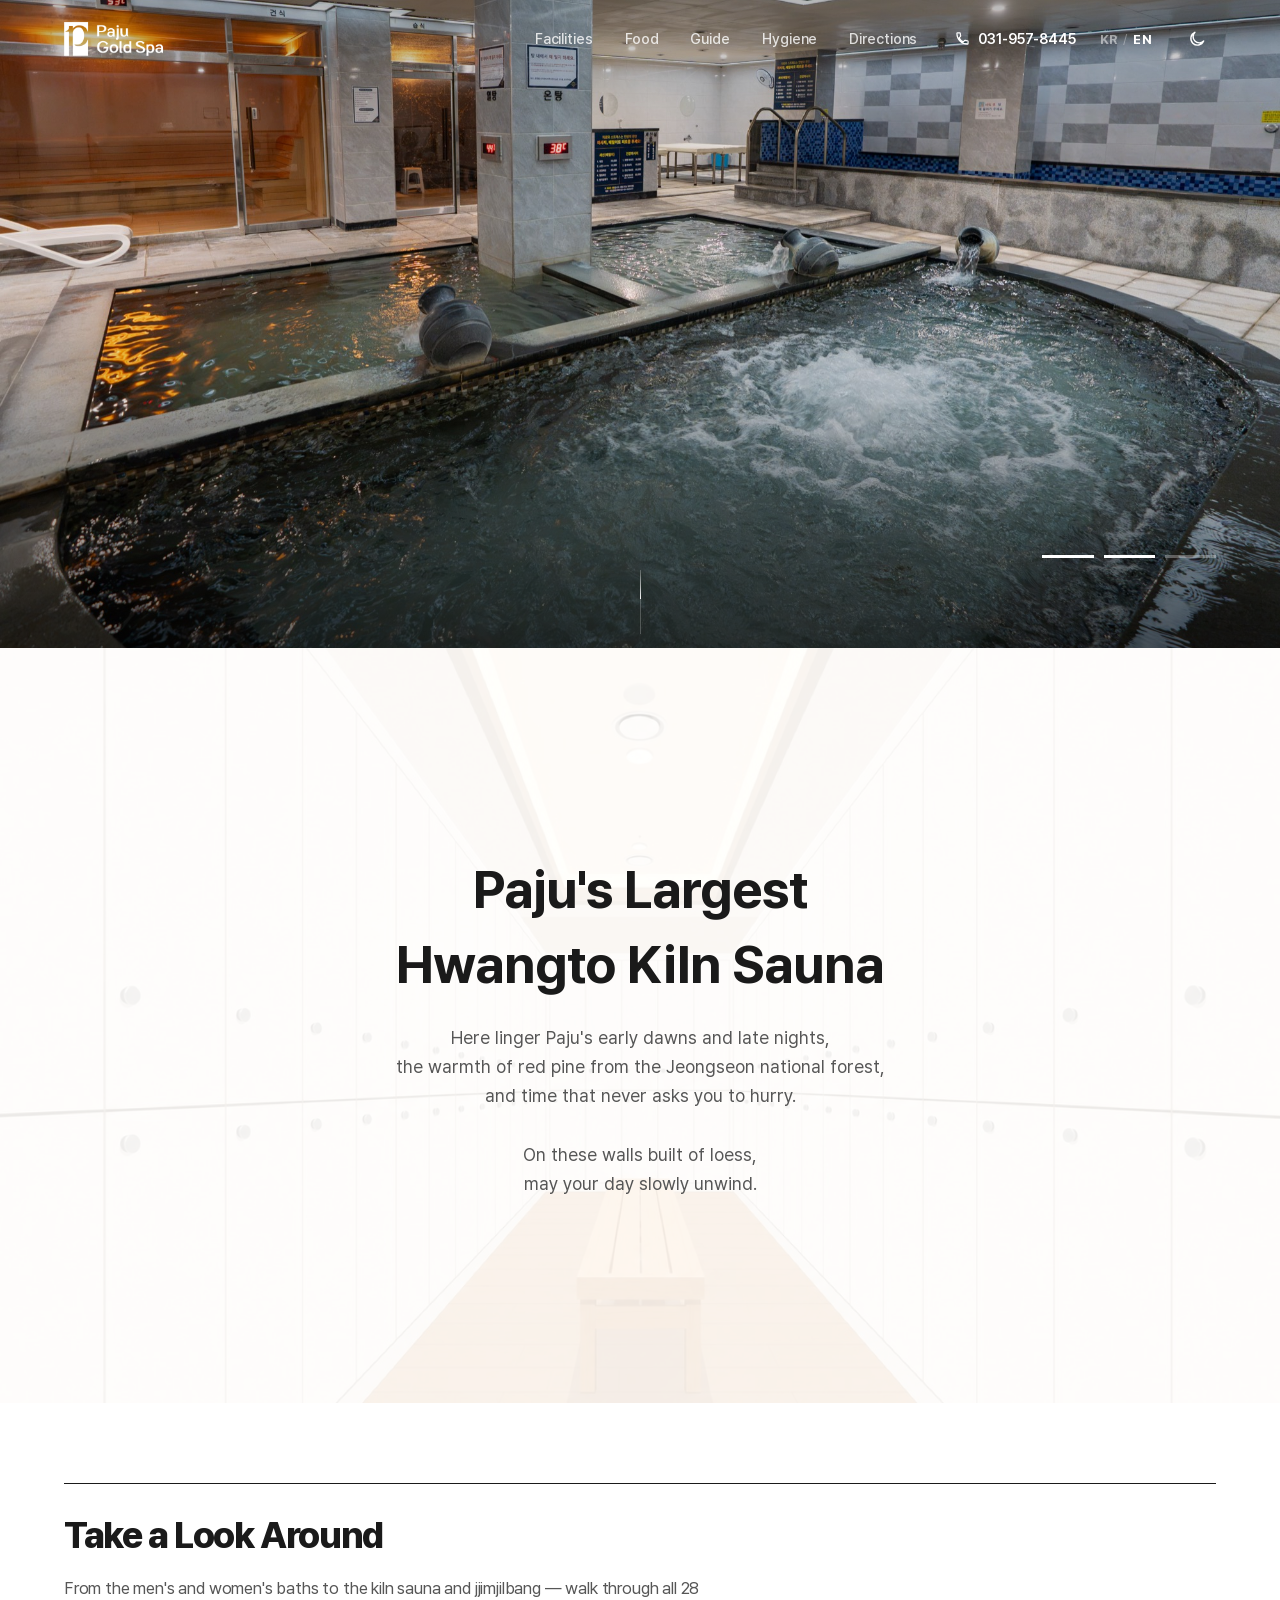
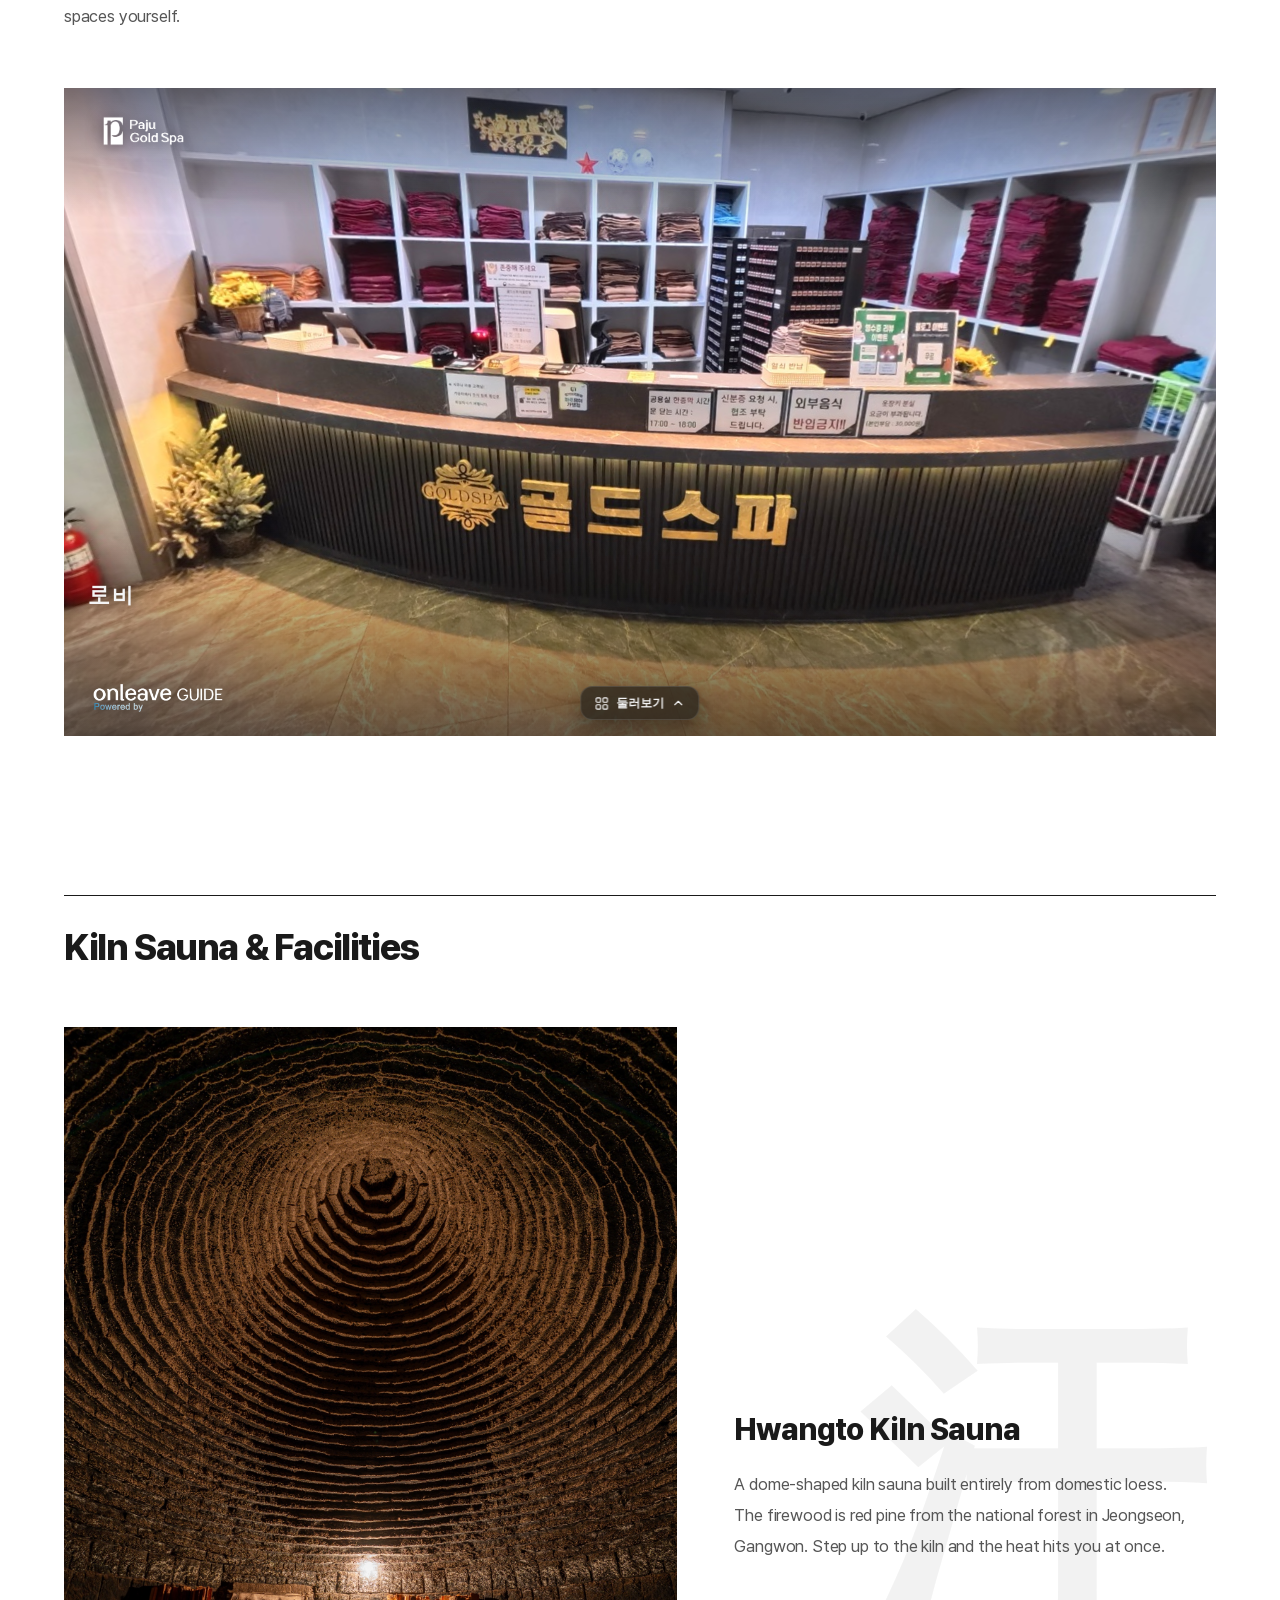
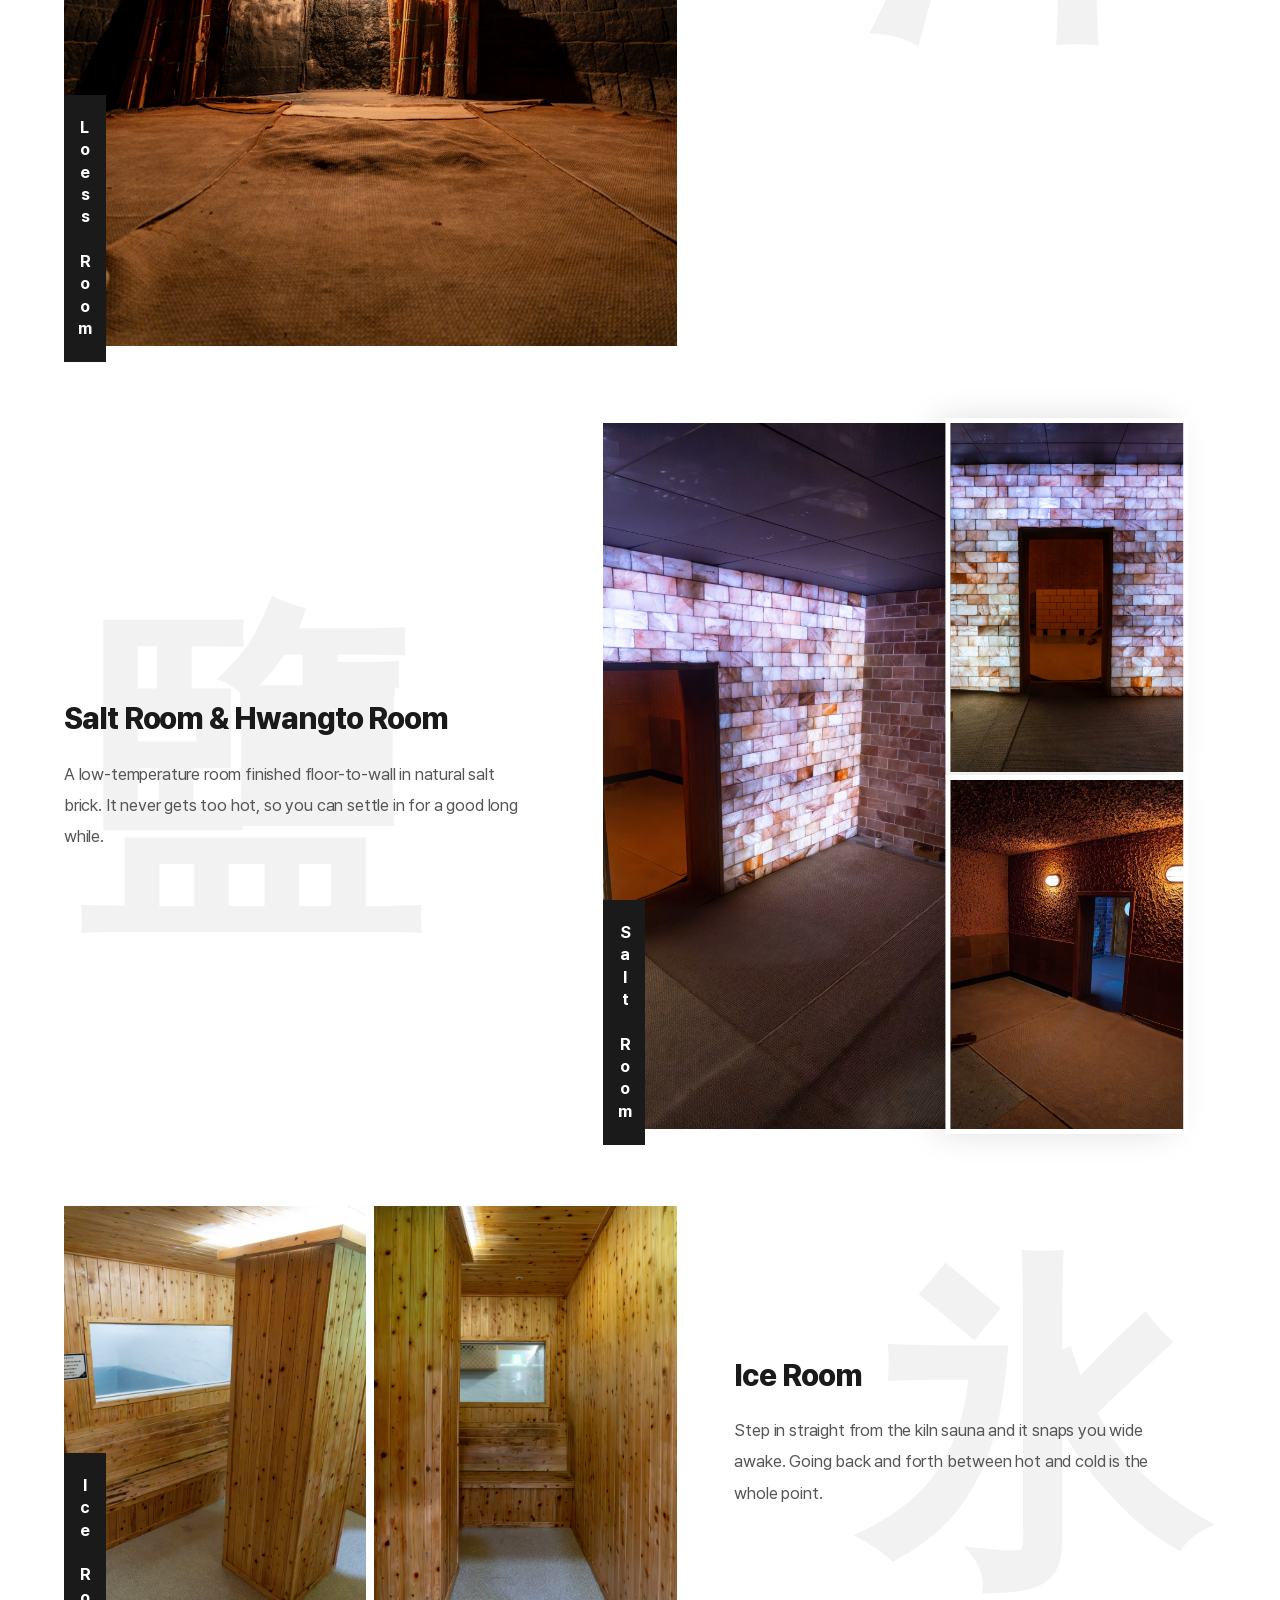
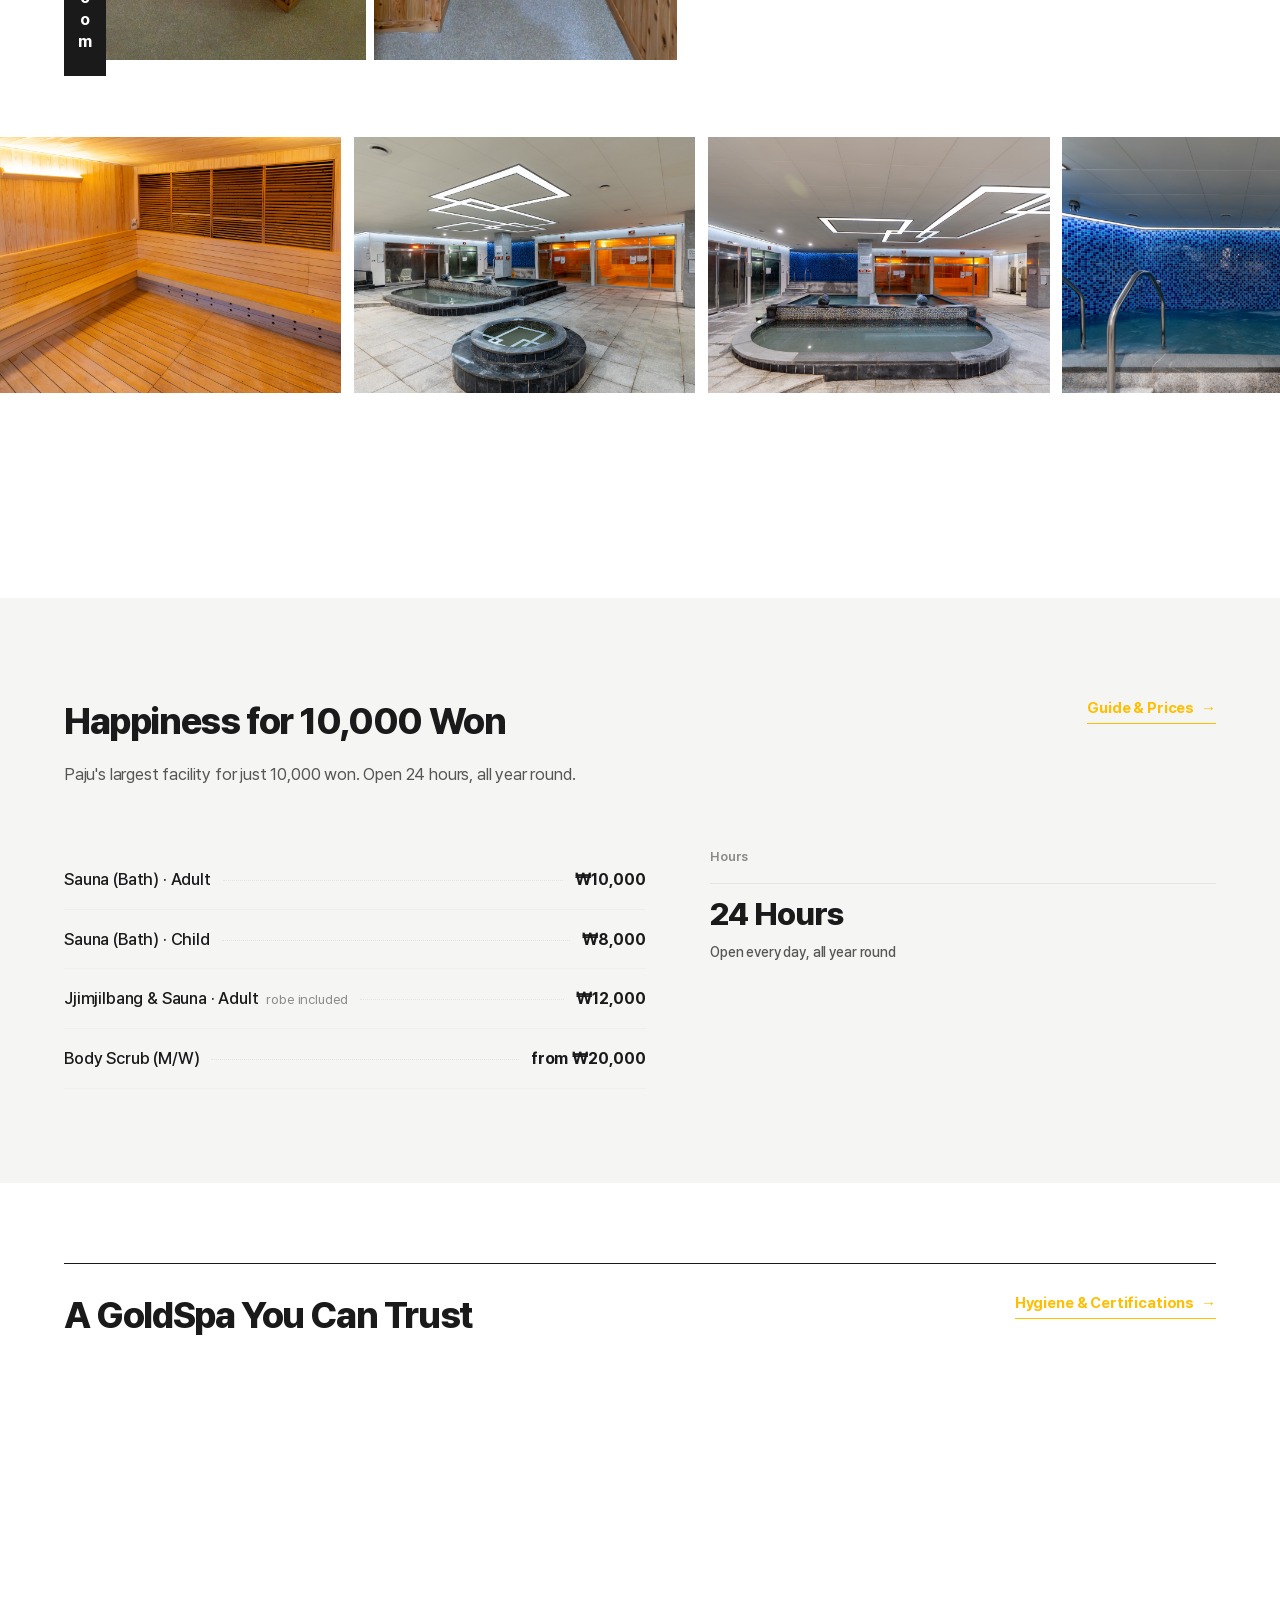
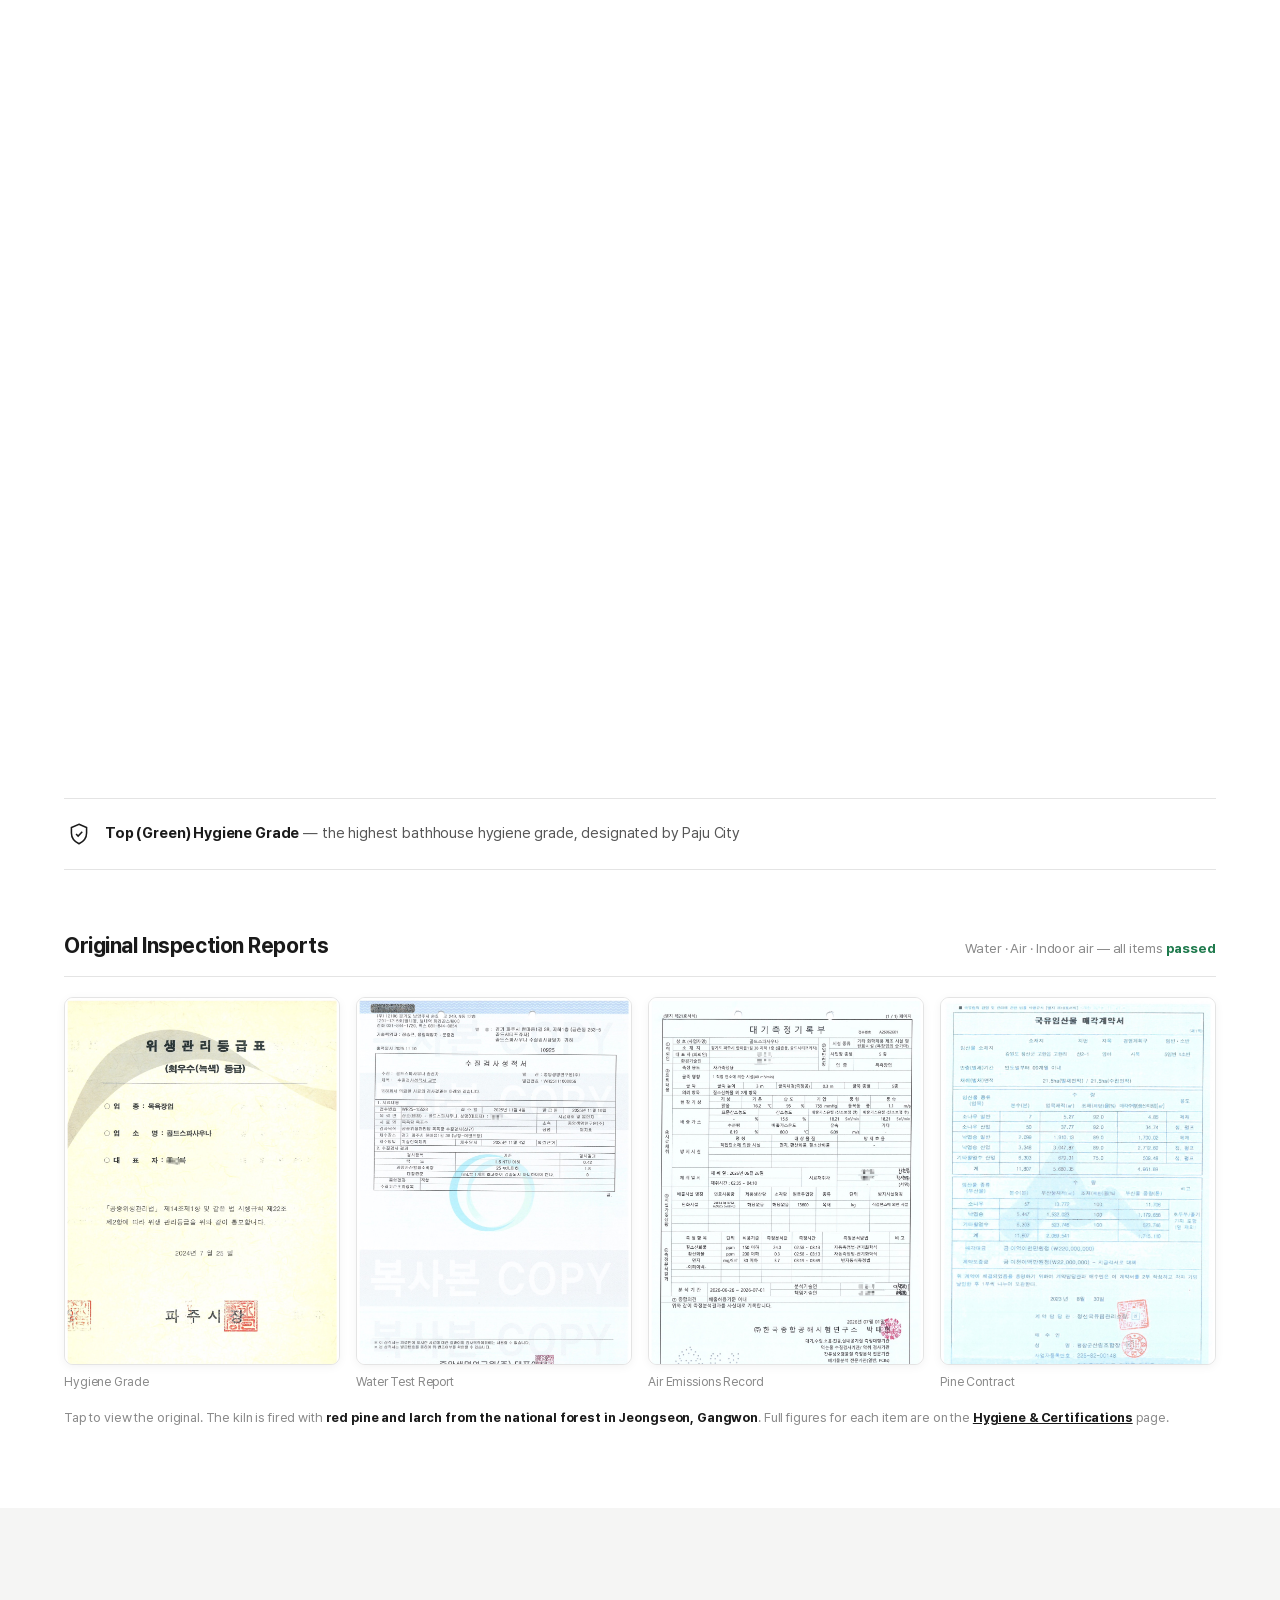
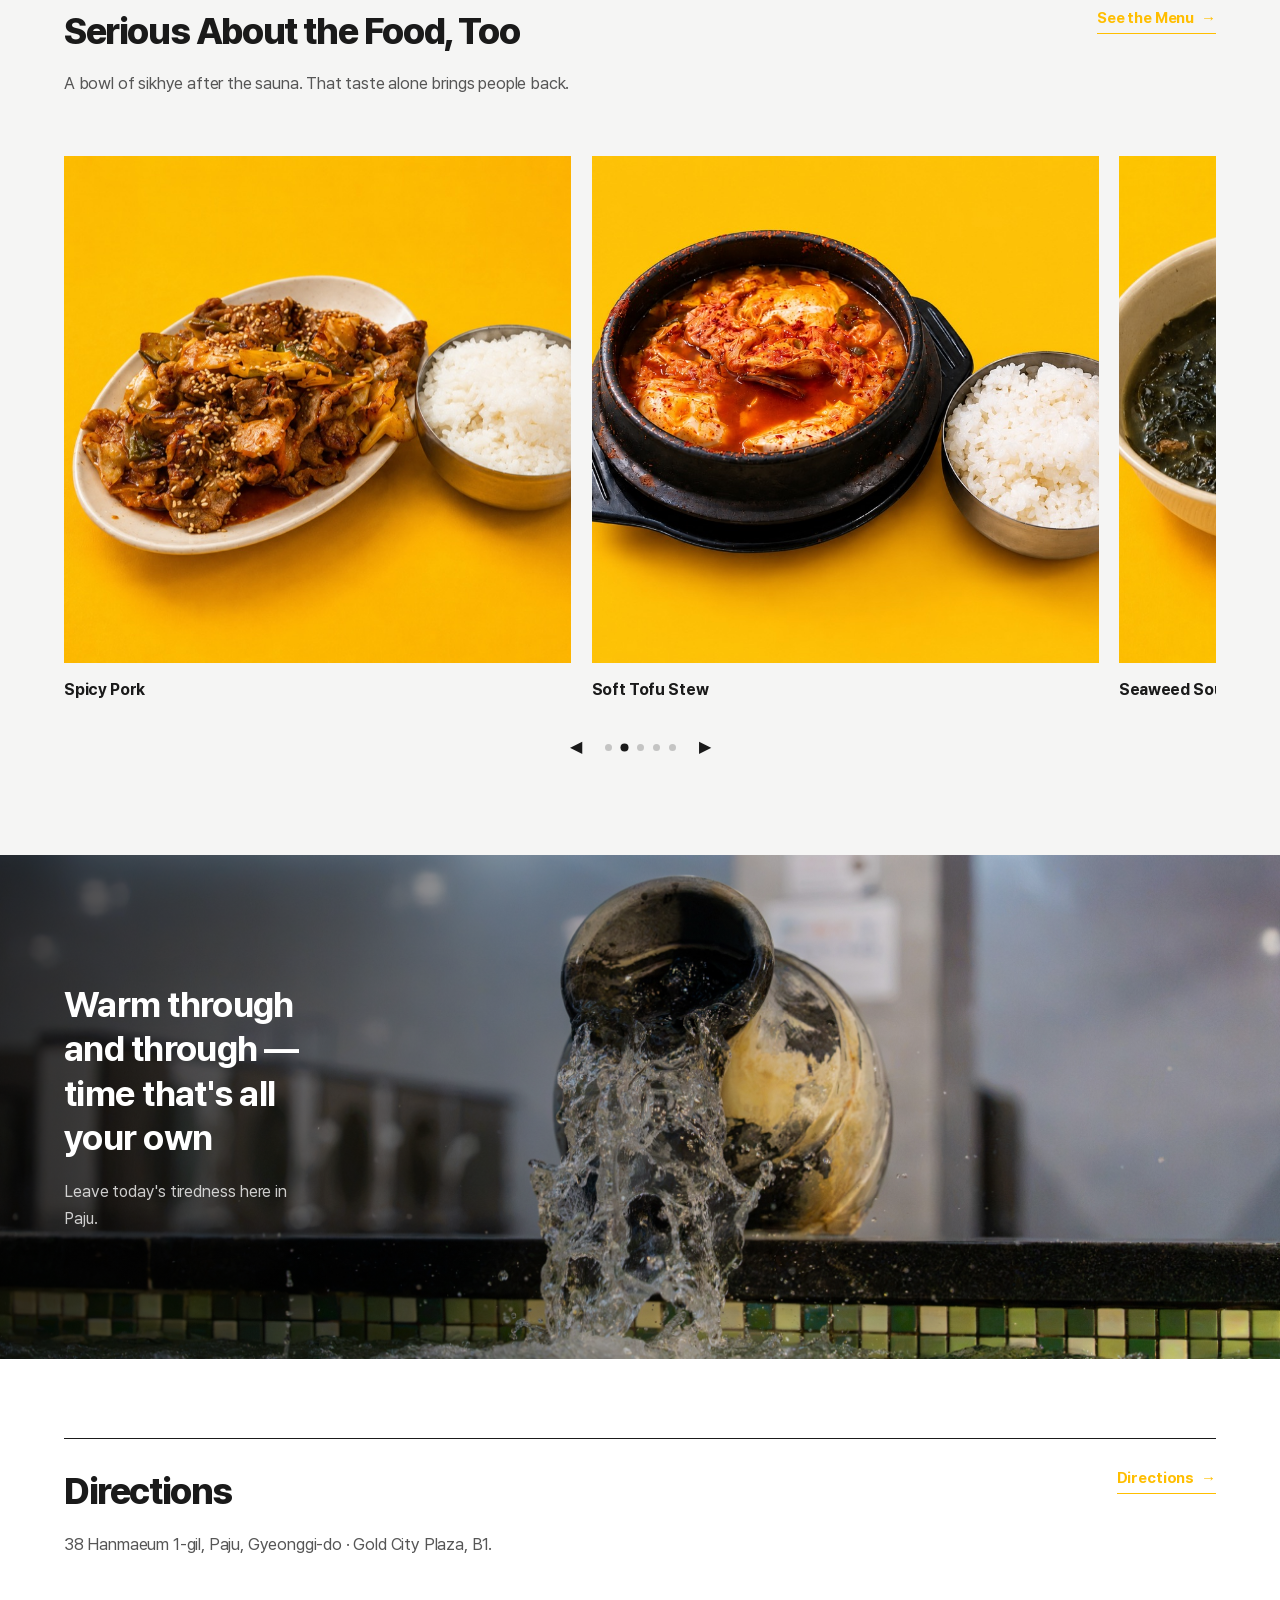
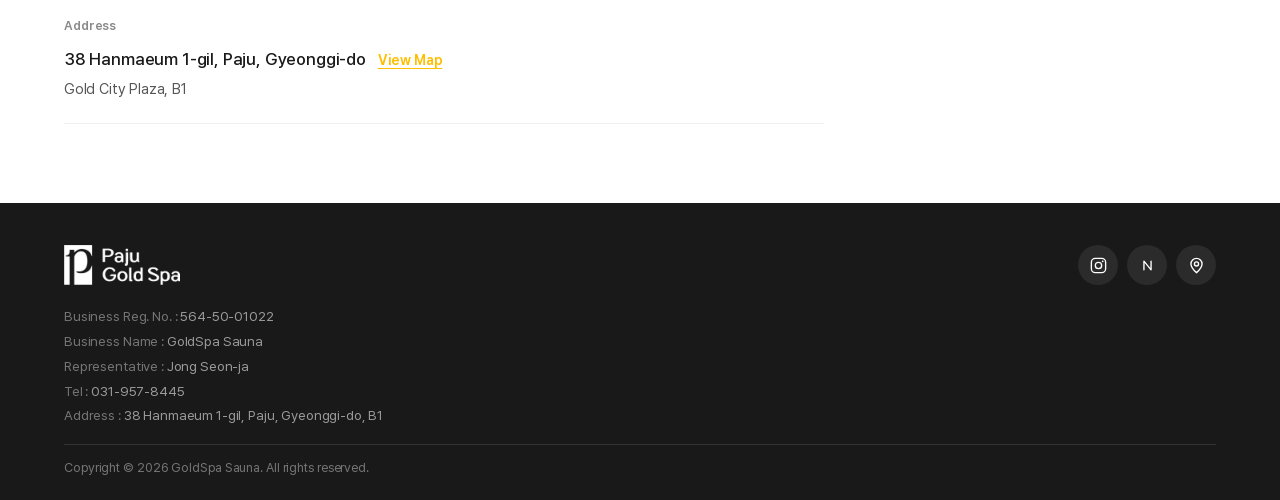
==== commit d61a5d53: "소금방 이미지 alt 마무리 (salt cave → hwangto room) en/index 소금방 이미지 alt 가 'Salt room & salt cave' 형태라 앞 커밋에서" ====
--- a/en/index.html
+++ b/en/index.html
@@ -151,7 +151,7 @@
         </div>
       </article>
       <article class="fac-block">
-        <span class="fac-hanja" aria-hidden="true">鹽</span><div class="fac-media"><span class="fac-tag">Salt Room</span><img src="../images/p057.jpg" loading="lazy" alt="Salt room &amp; salt cave — GoldSpa Paju"><img src="../images/p058.jpg" loading="lazy" alt="Salt room &amp; salt cave — GoldSpa Paju"><img src="../images/p059.jpg" loading="lazy" alt="Salt room &amp; salt cave — GoldSpa Paju"></div>
+        <span class="fac-hanja" aria-hidden="true">鹽</span><div class="fac-media"><span class="fac-tag">Salt Room</span><img src="../images/p057.jpg" loading="lazy" alt="Salt room &amp; hwangto room — GoldSpa Paju"><img src="../images/p058.jpg" loading="lazy" alt="Salt room &amp; hwangto room — GoldSpa Paju"><img src="../images/p059.jpg" loading="lazy" alt="Salt room &amp; hwangto room — GoldSpa Paju"></div>
         <div class="fac-text">
           <h2>Salt Room &amp; Hwangto Room<em>소금방 · 황토방</em></h2>
           <p>A low-temperature room finished floor-to-wall in natural salt brick. It never gets too hot, so you can settle in for a good long while.</p>
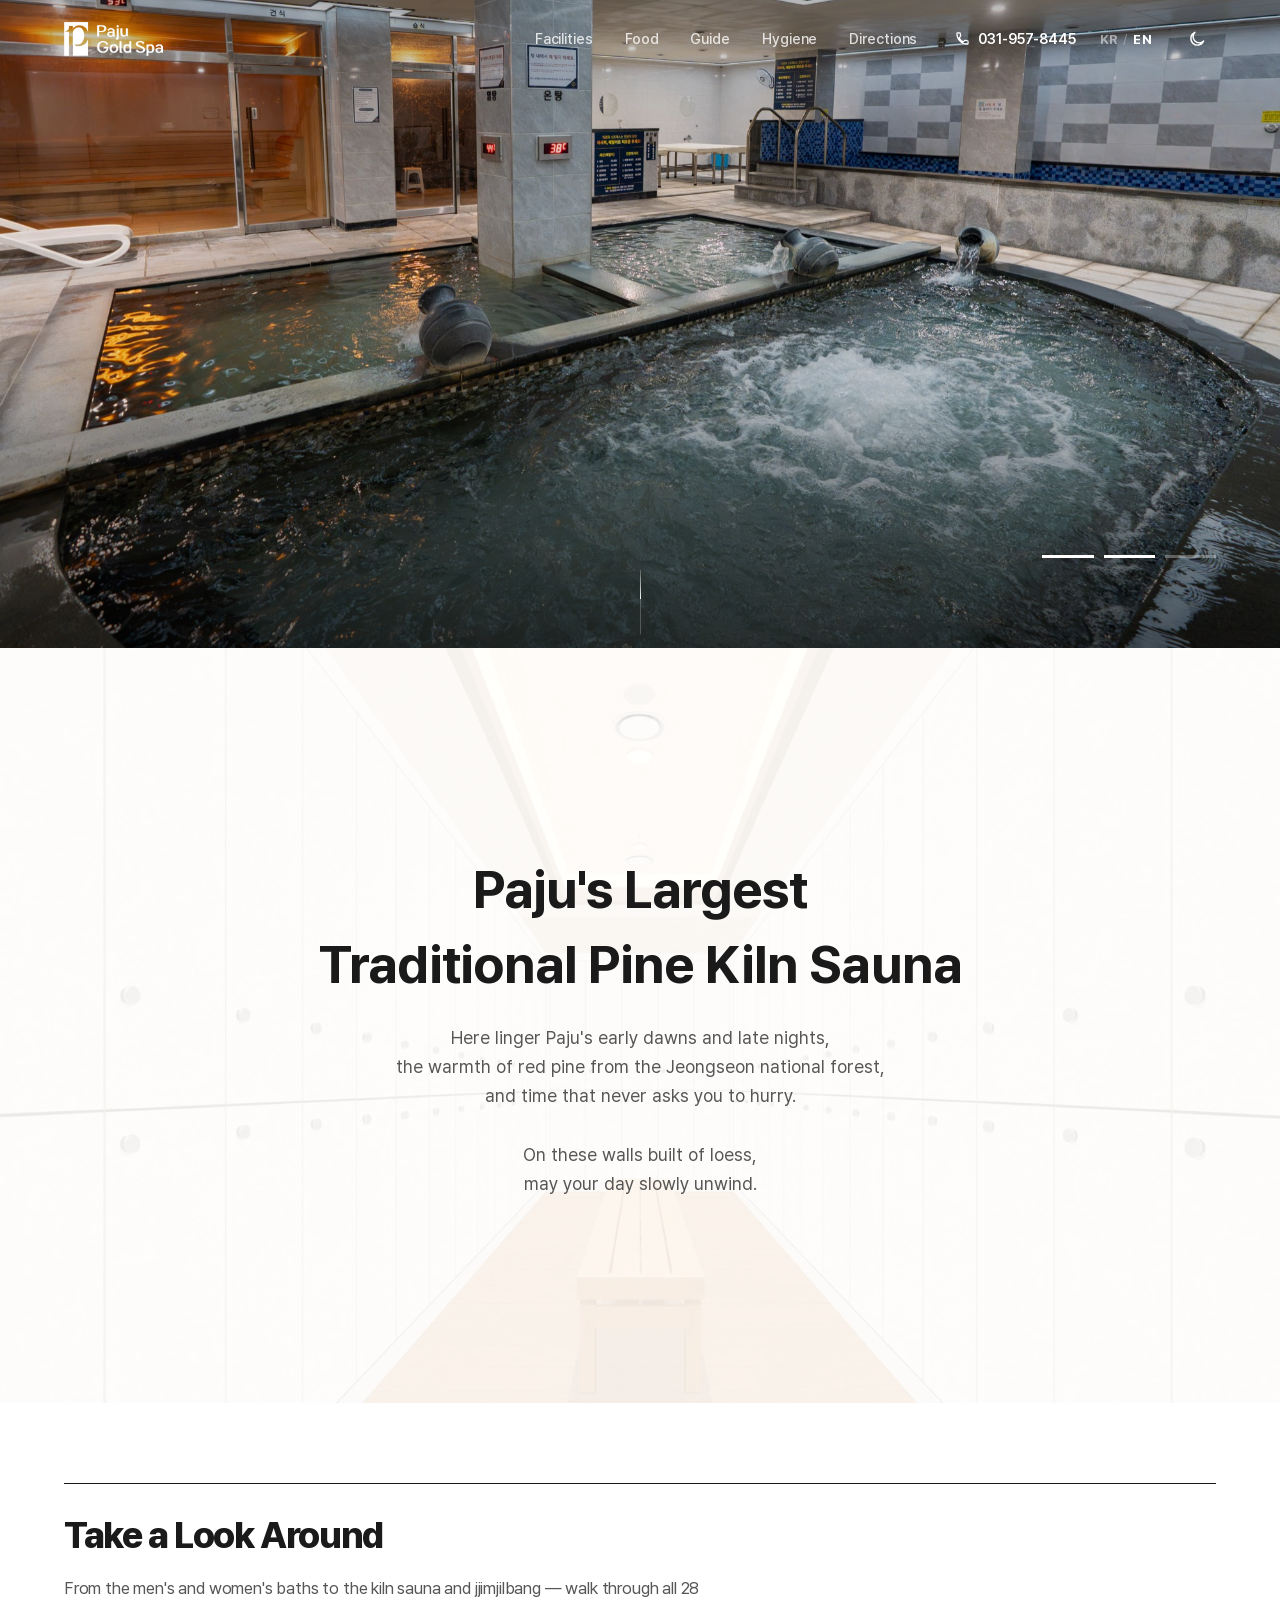
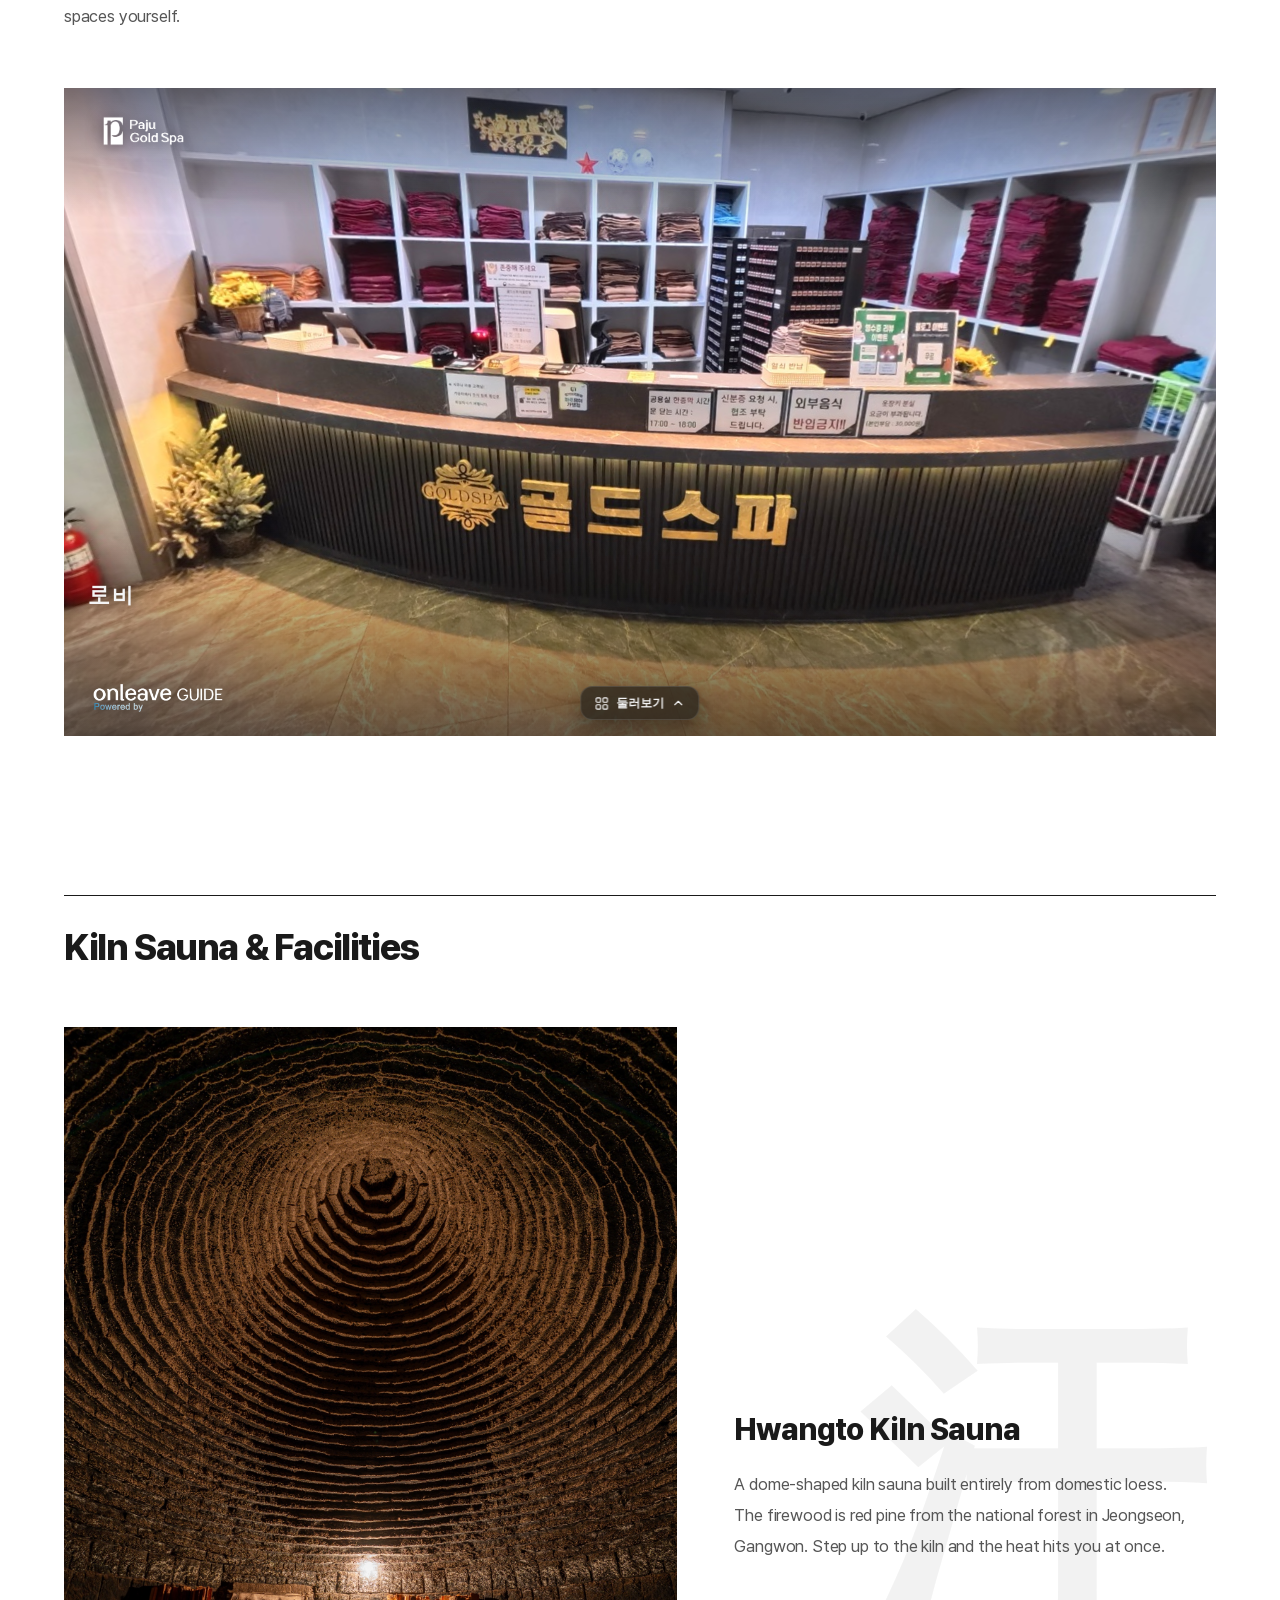
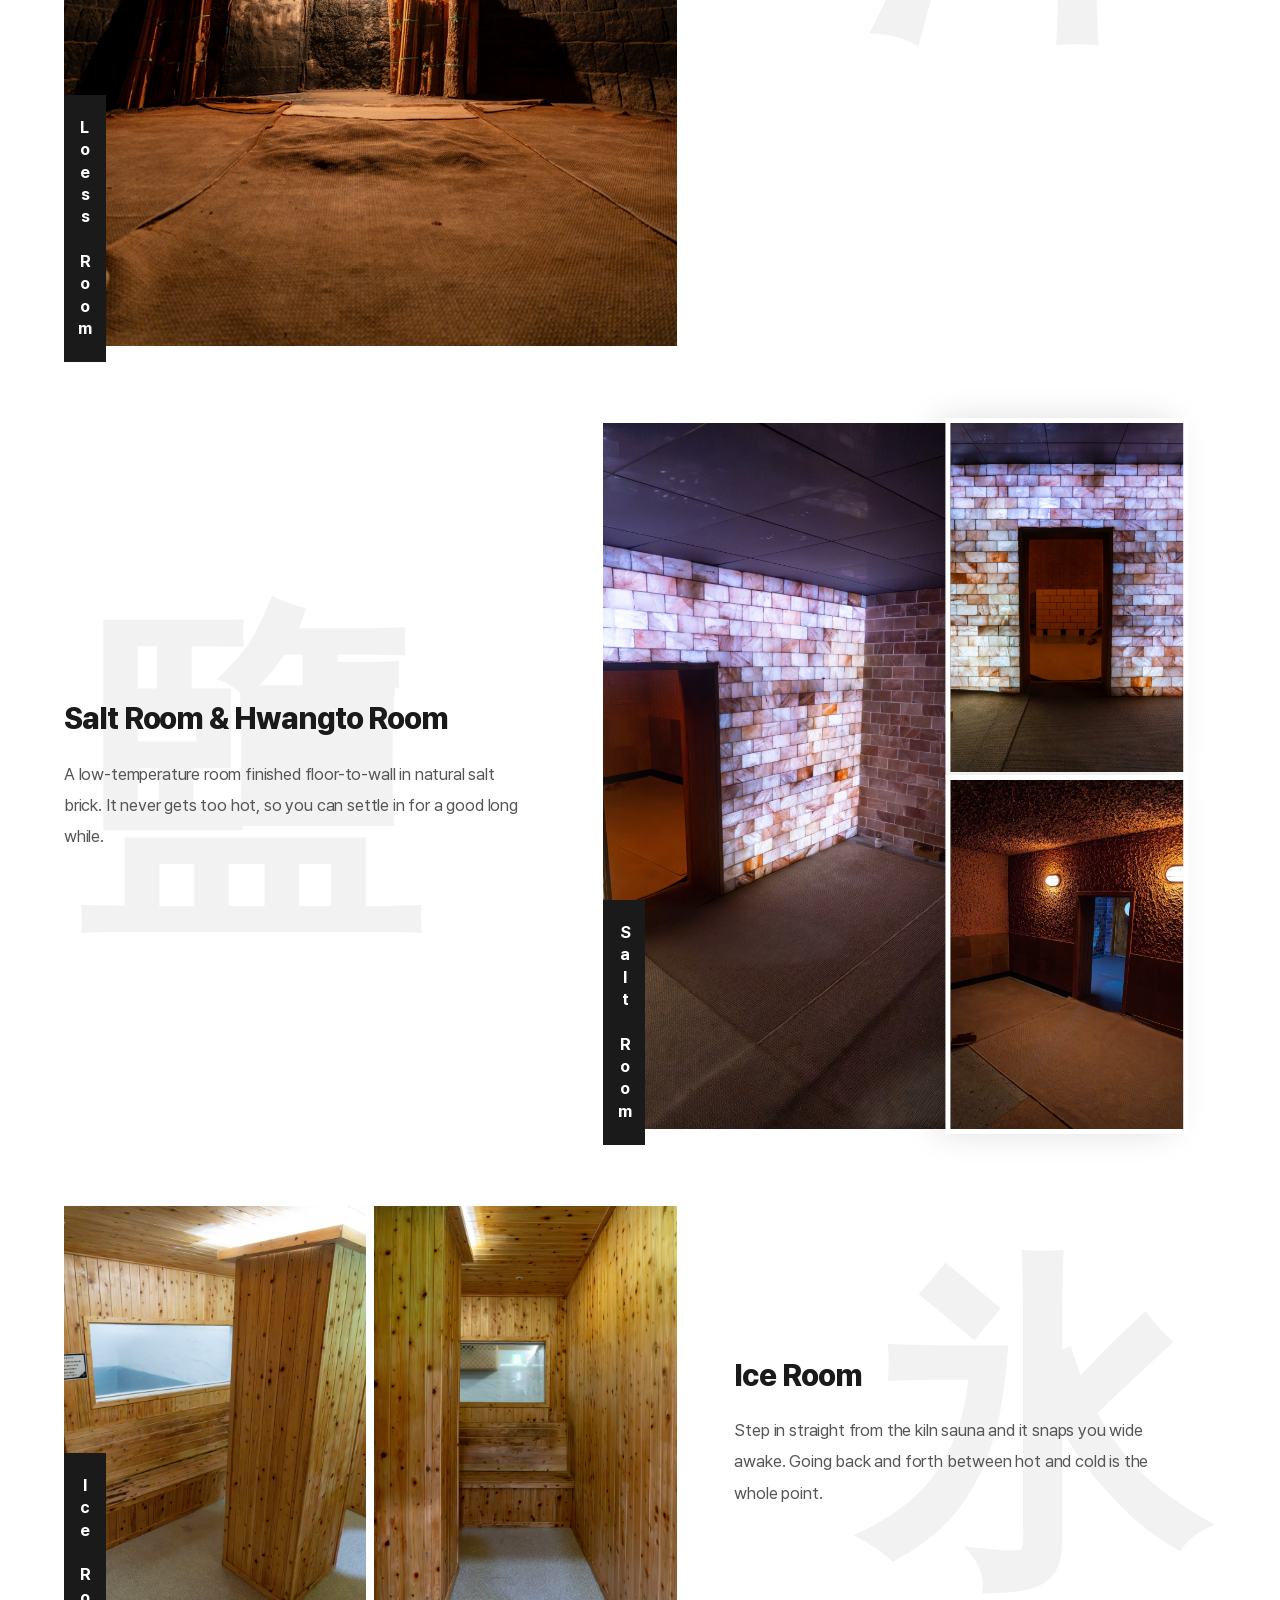
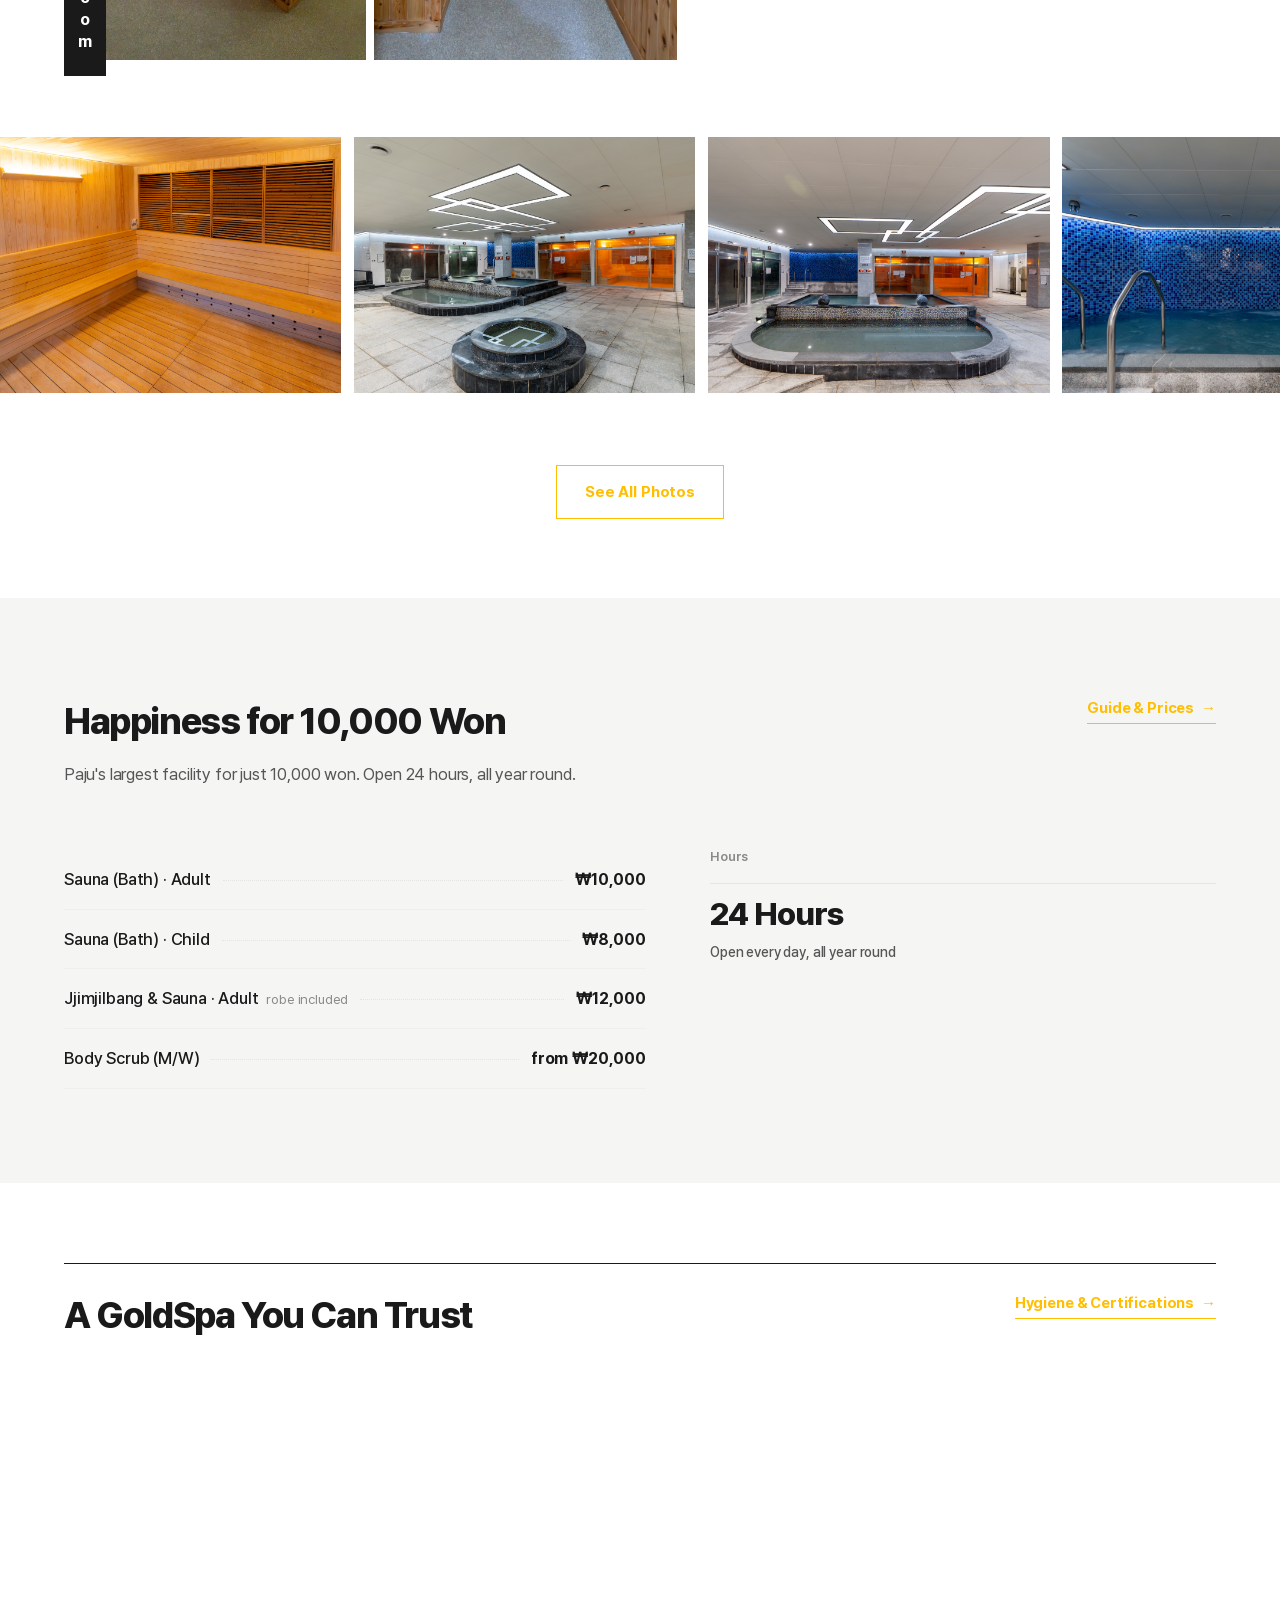
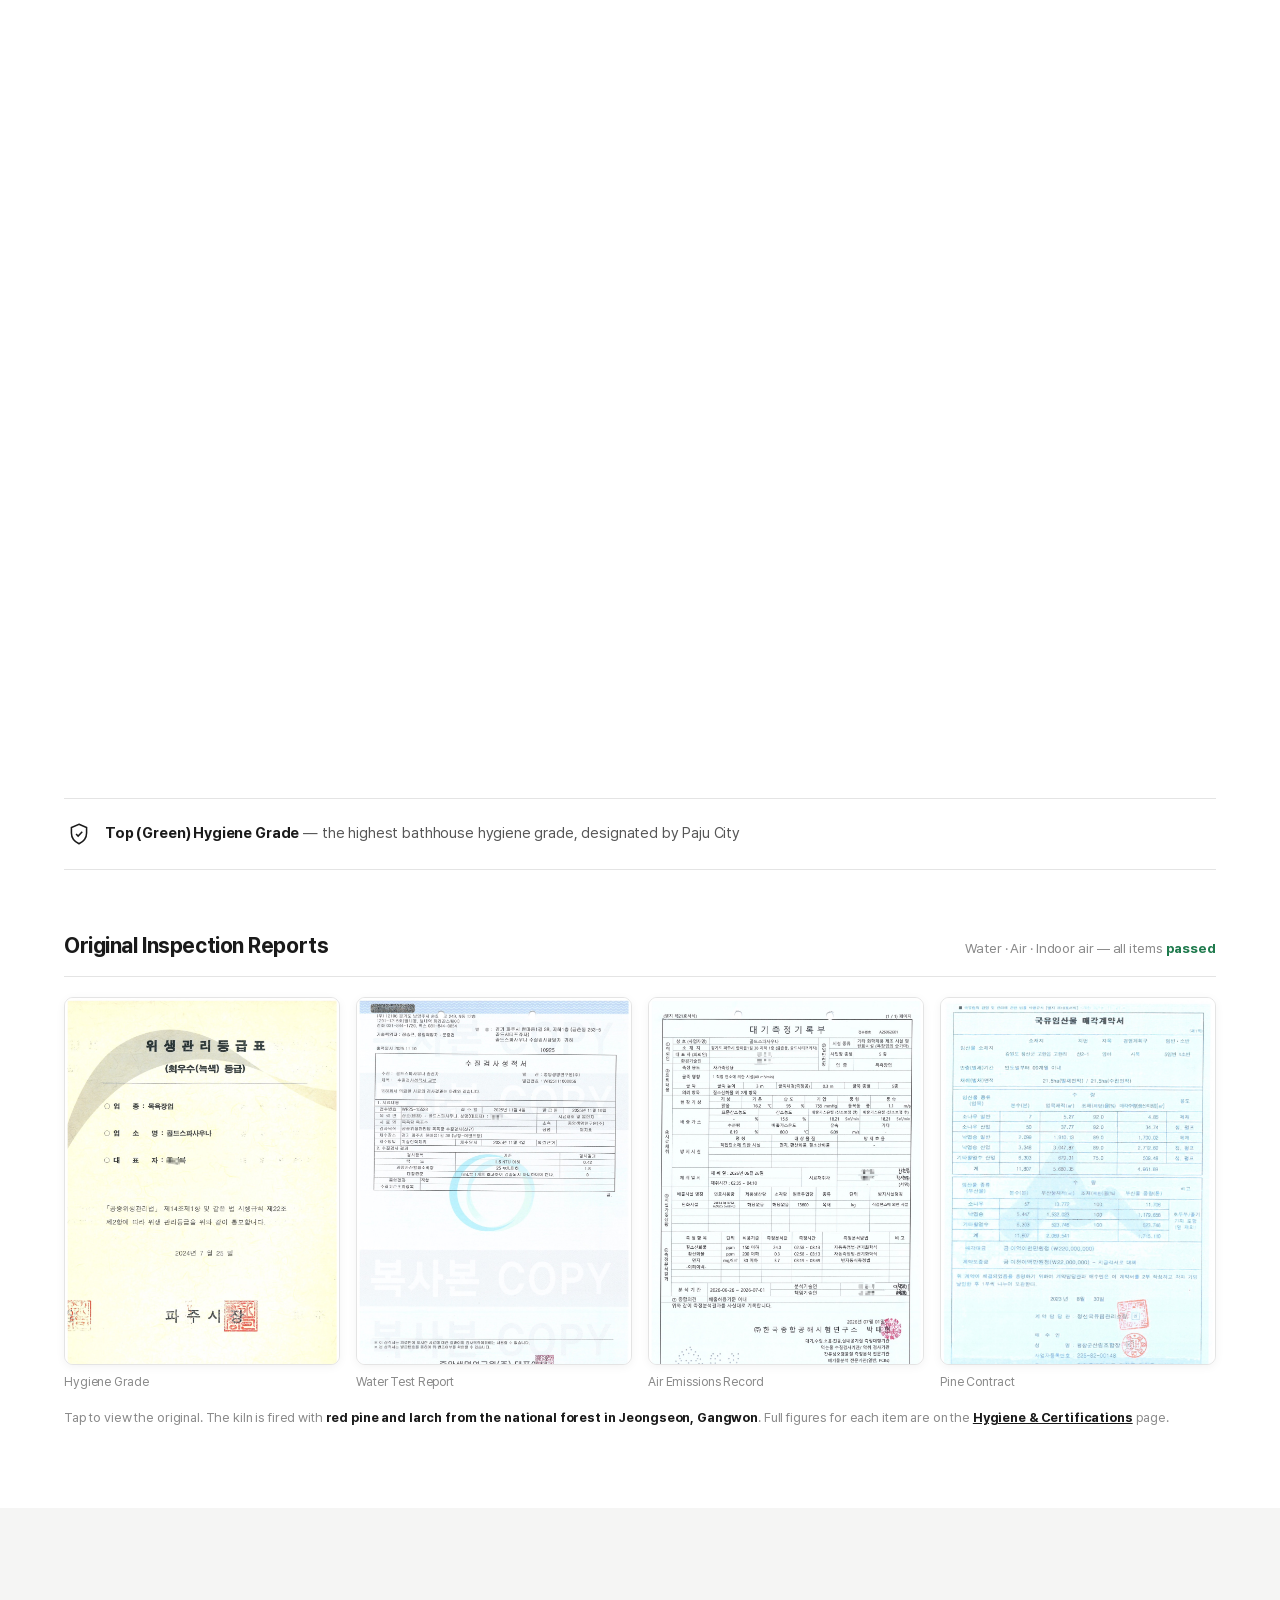
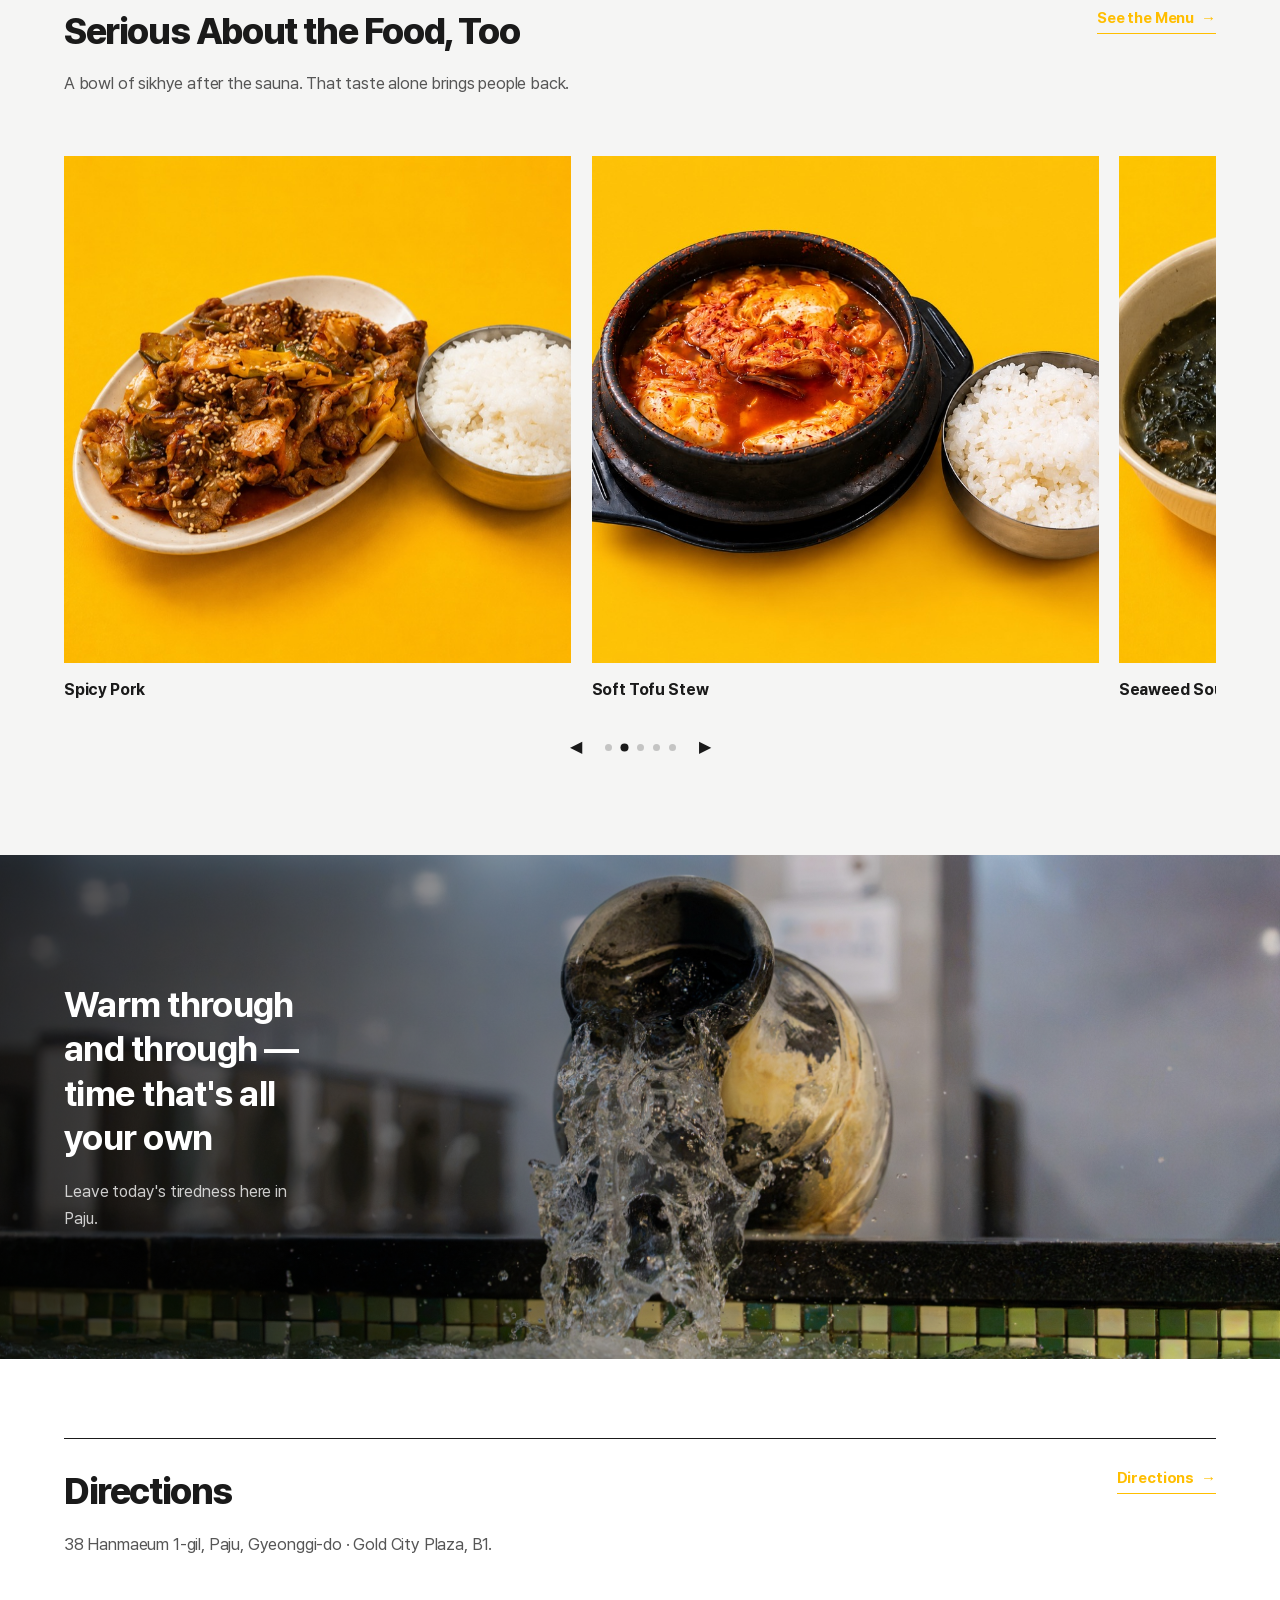
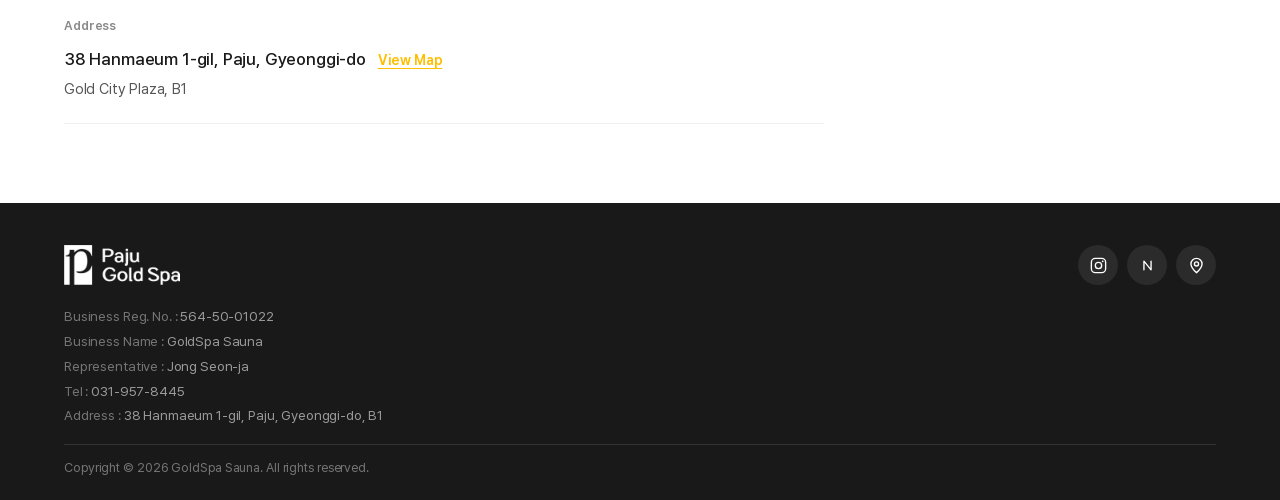
==== commit 48a28f03: "인트로 제목 변경: 황토 불한증막 → 재래식 소나무 불한증막 홈 히어로 아래 h1 만 변경(KR/EN). 소나무 장작·재래식 방식 강조. EN: Hwangto Kiln Sauna " ====
--- a/en/index.html
+++ b/en/index.html
@@ -119,7 +119,7 @@
 <!-- INTRO (short · centered) -->
 <section class="intro">
   <div class="shell">
-    <h1 class="rise">Paju's Largest<br>Hwangto Kiln Sauna</h1>
+    <h1 class="rise">Paju's Largest<br>Traditional Pine Kiln Sauna</h1>
     <p class="intro-poem rise">Here linger Paju's early dawns and late nights,<br>
       the warmth of red pine from the Jeongseon national forest,<br>
       and time that never asks you to hurry.
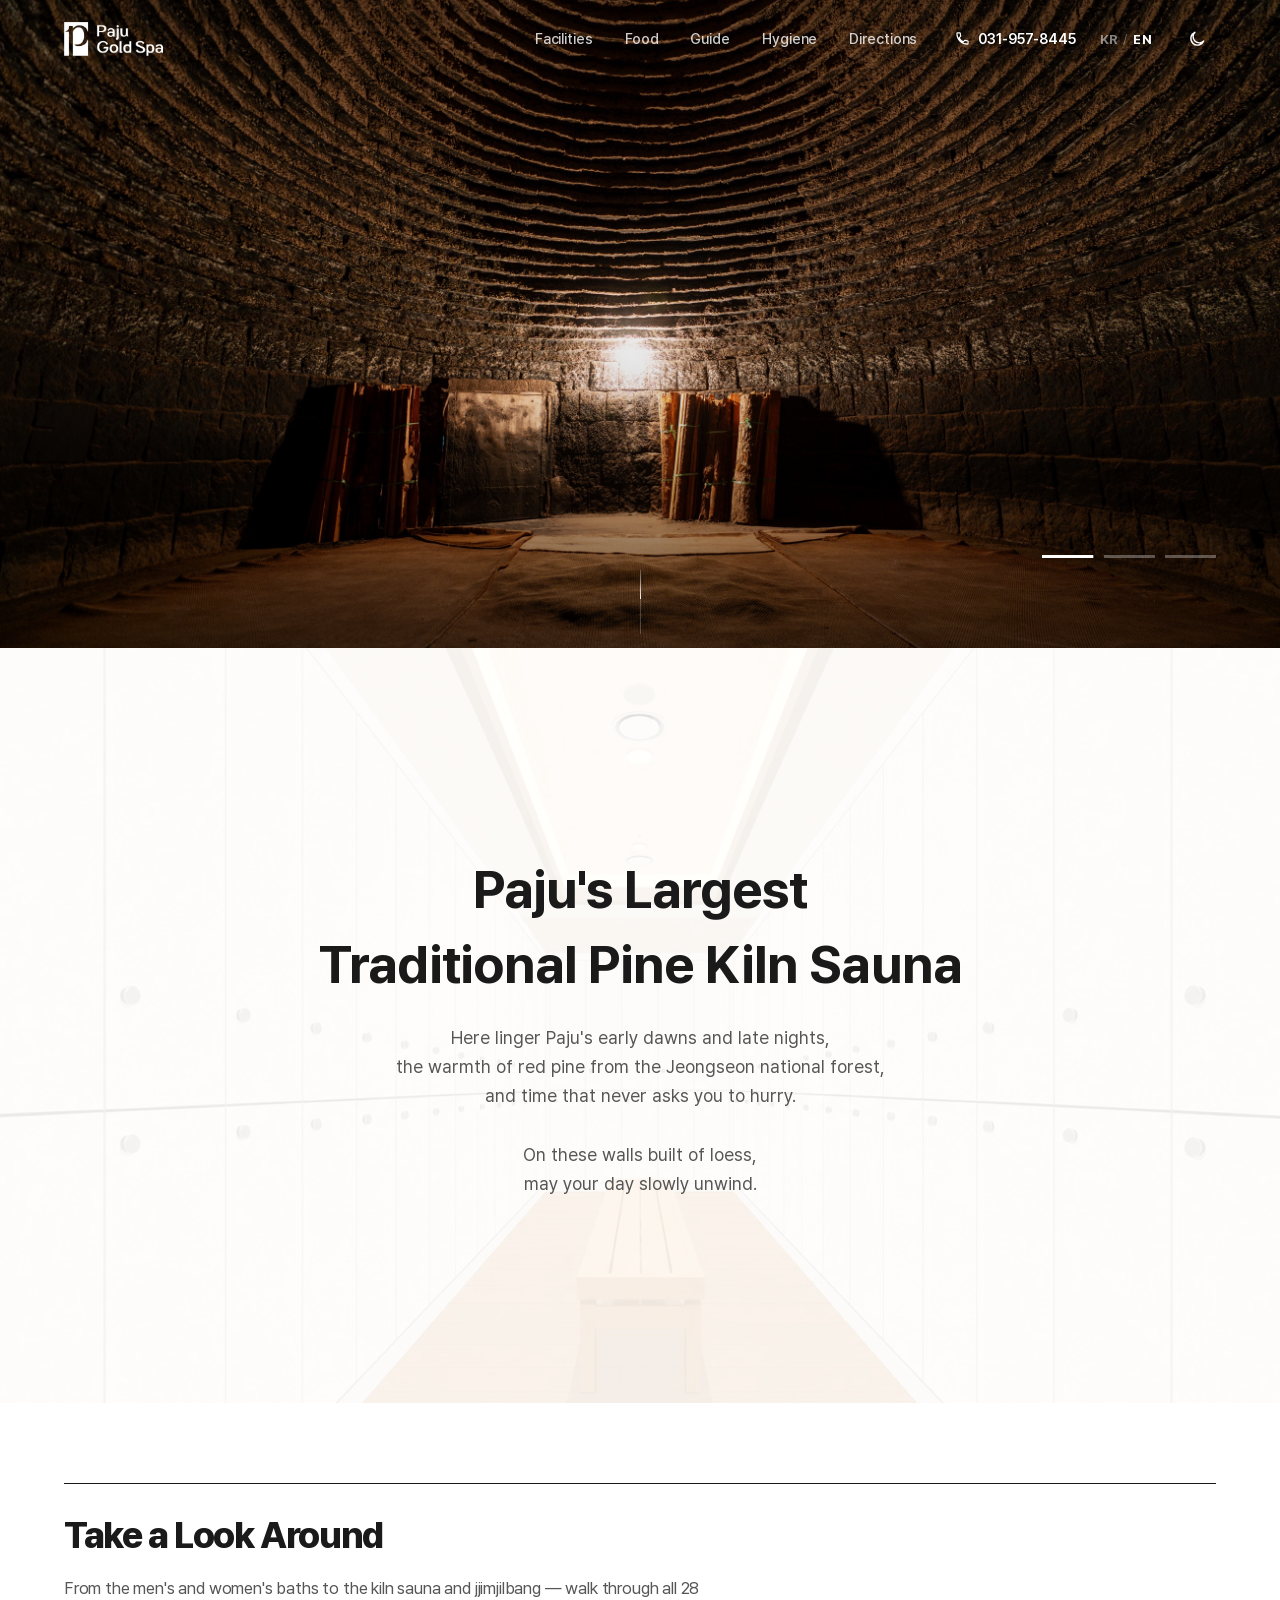
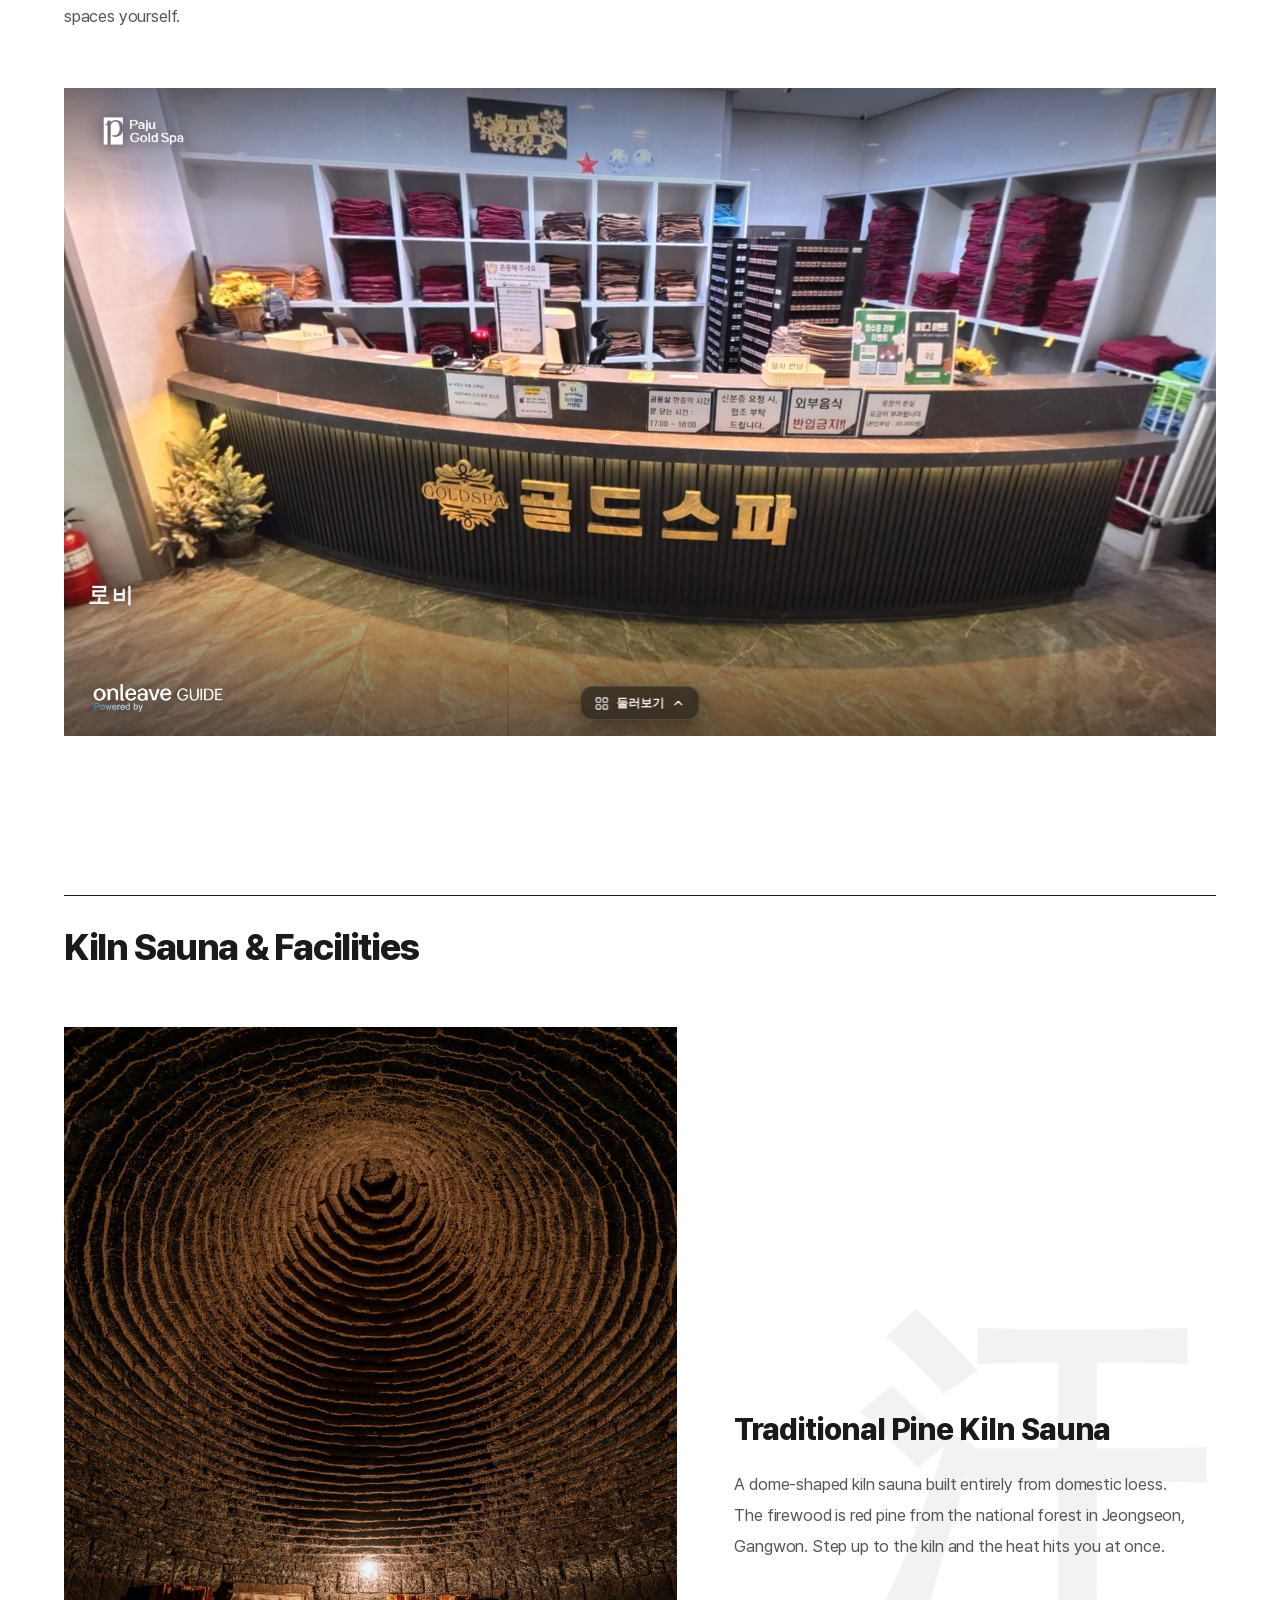
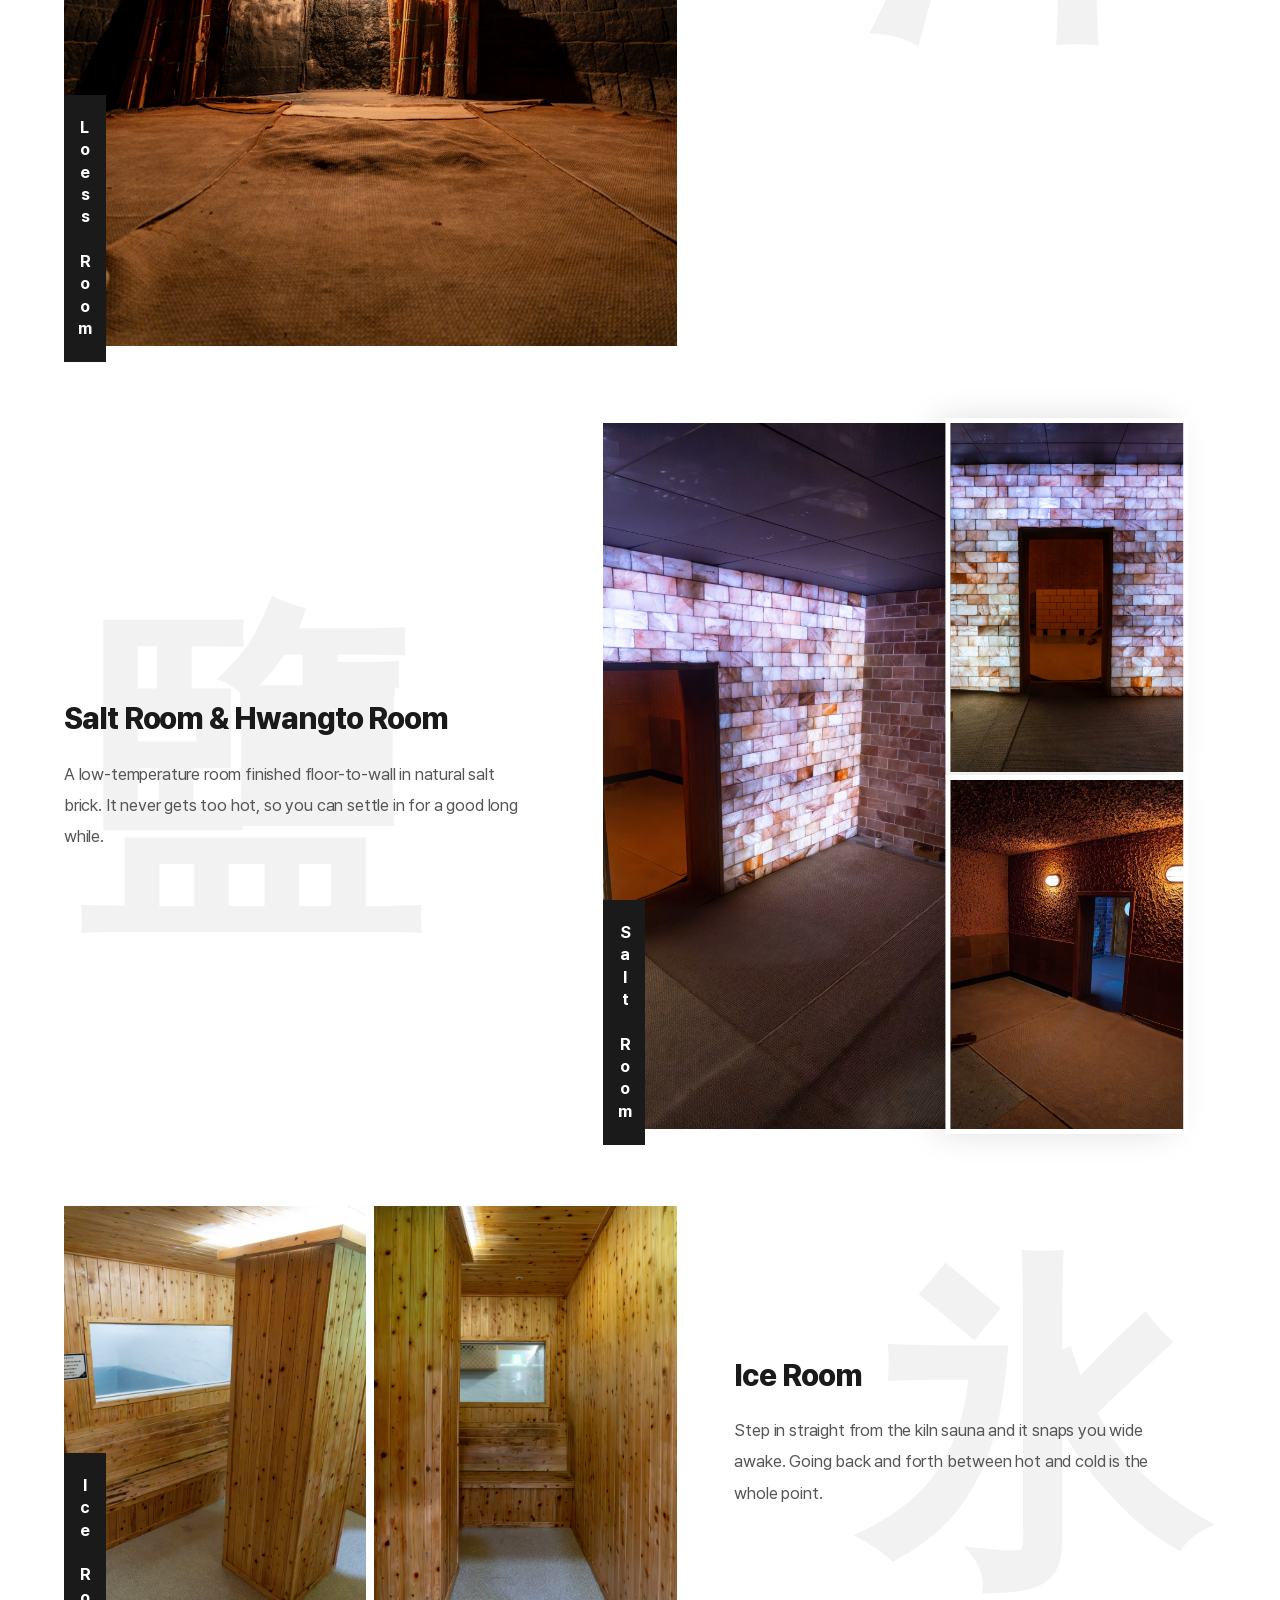
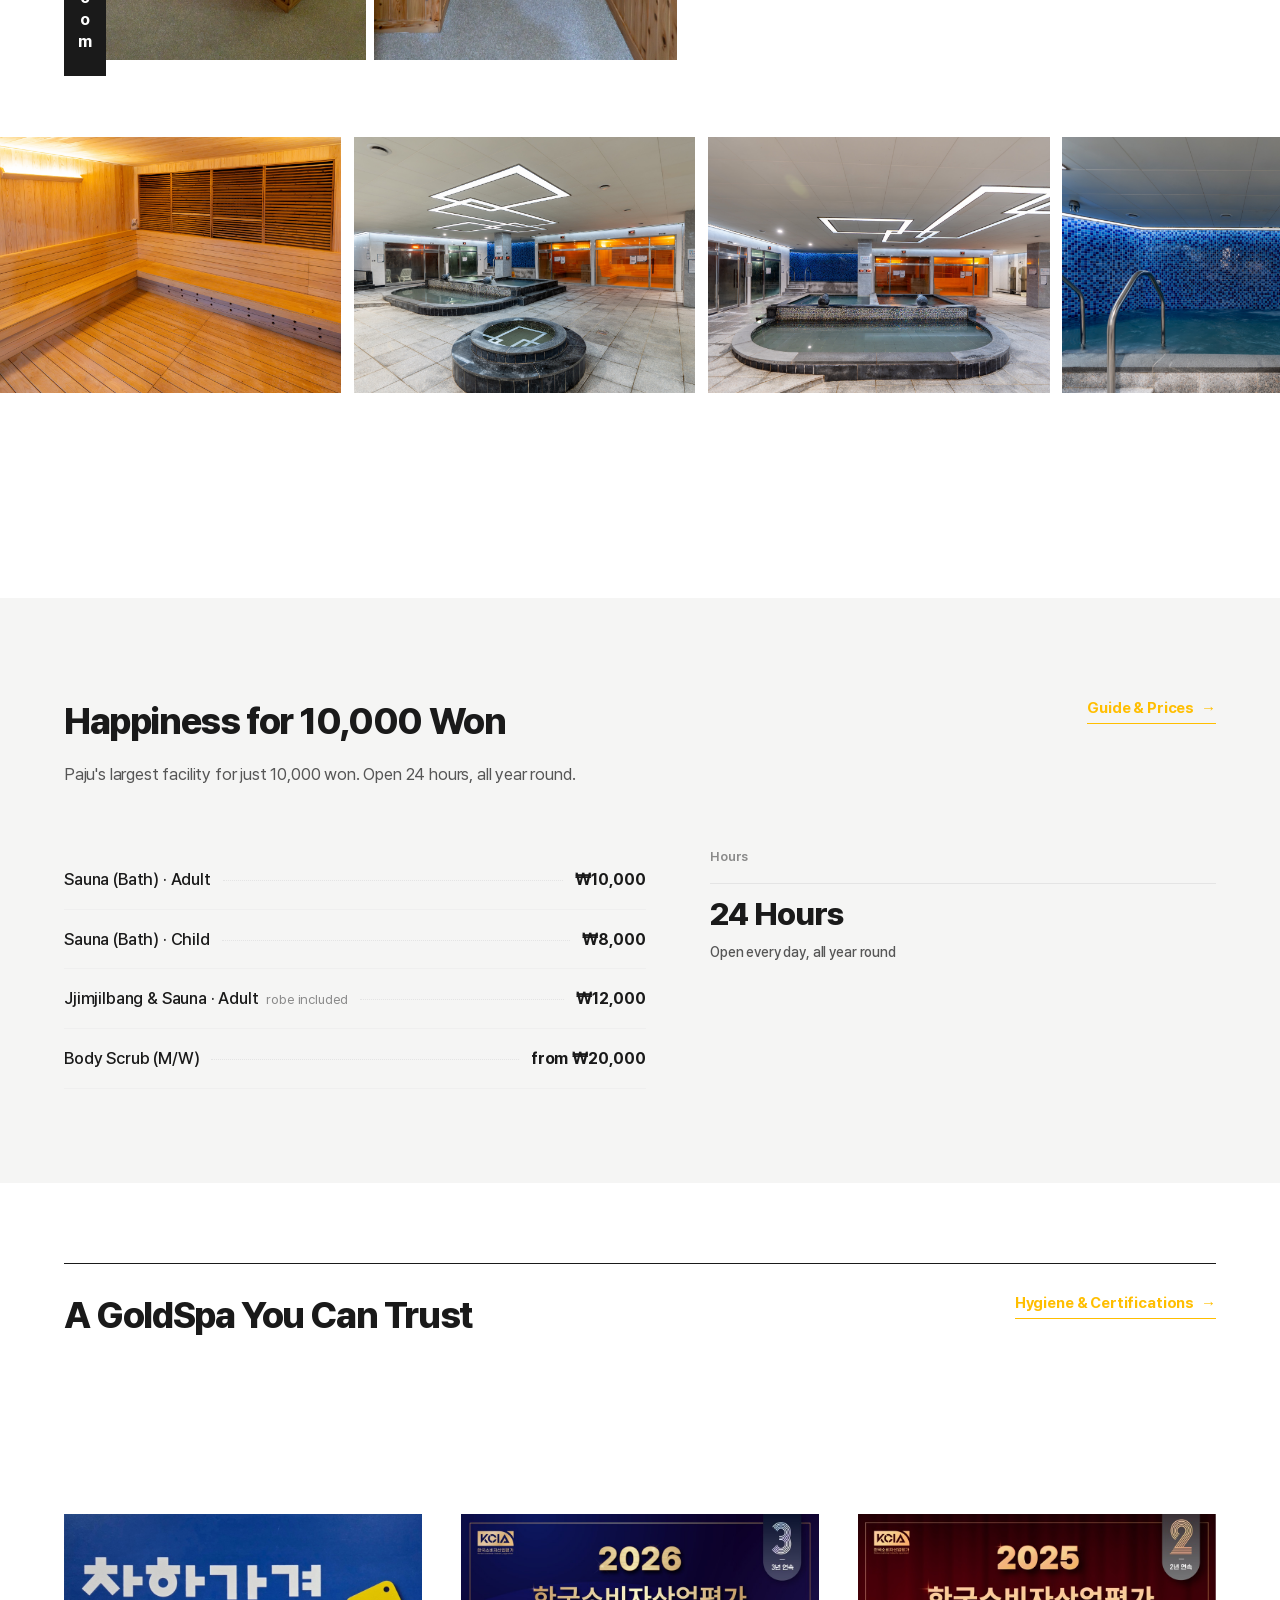
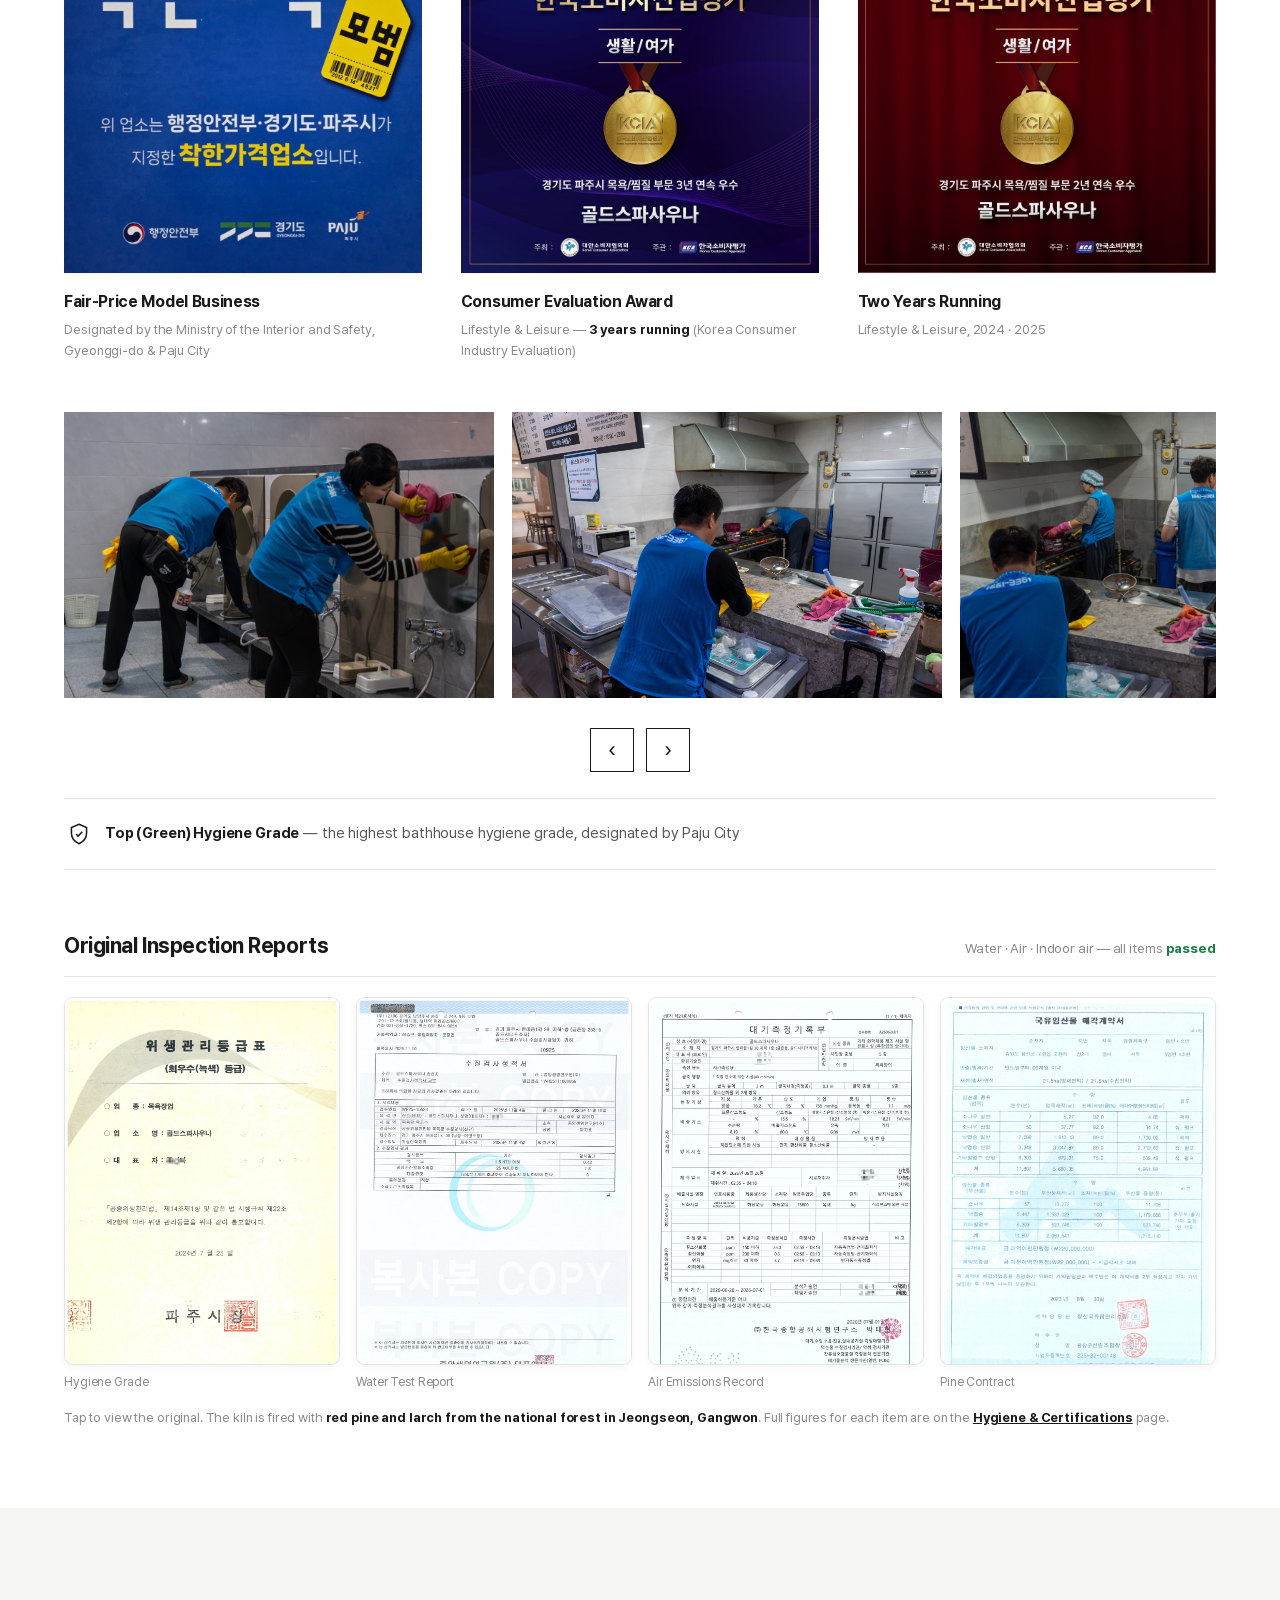
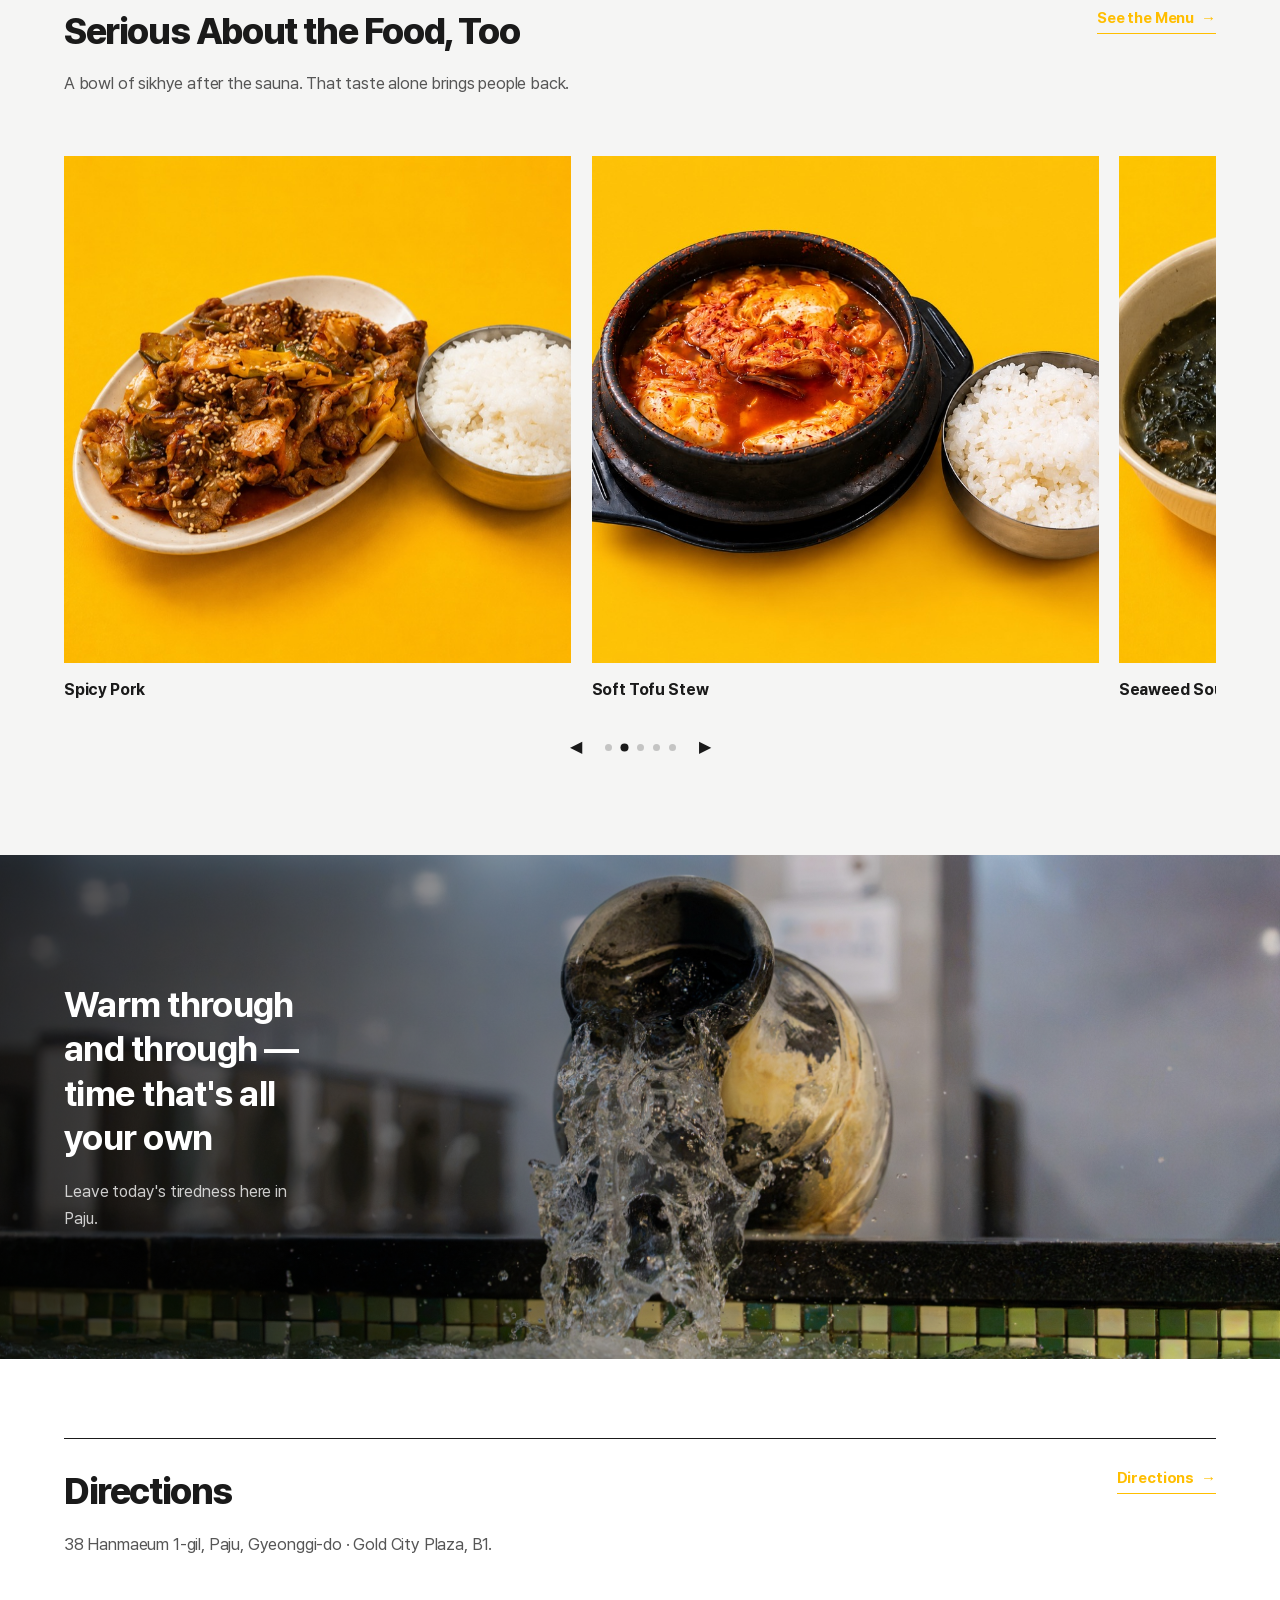
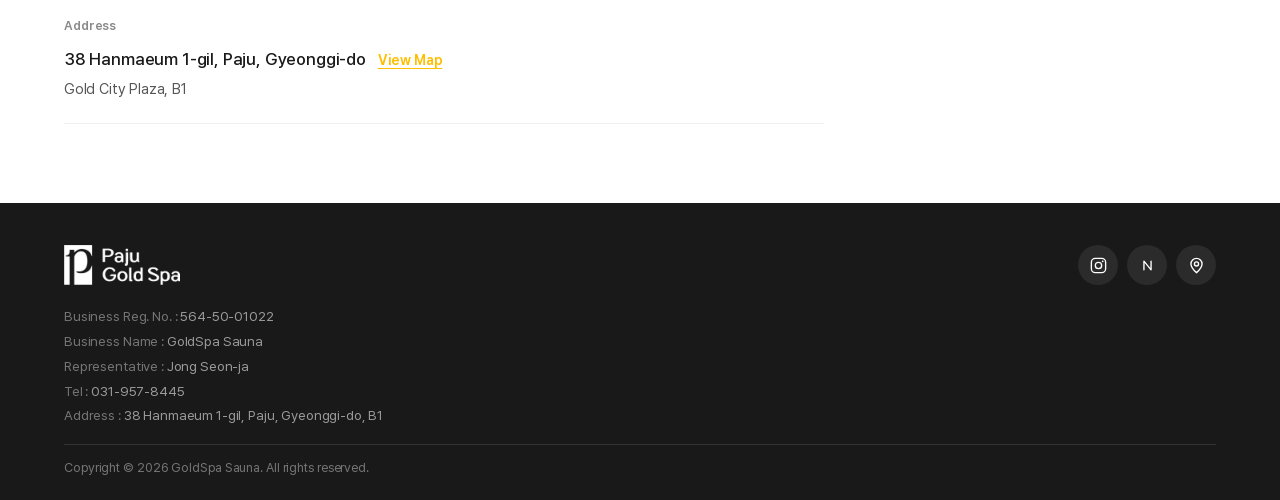
==== commit e5aeac8a: "표시 명칭 재래식 소나무 불한증막으로 통일 (황토 SEO 유지) - 미리보기/제목: title·og·twitter·시설 블록 제목·페이지 리드를   '황토 불한증막' → '재래식 " ====
--- a/en/index.html
+++ b/en/index.html
@@ -3,8 +3,8 @@
 <head>
 <meta charset="utf-8">
 <meta name="viewport" content="width=device-width, initial-scale=1">
-<title>GoldSpa — Paju Sauna · Jjimjilbang · Hwangto Kiln Sauna | Open 24/7</title>
-<meta name="description" content="GoldSpa, Paju's largest hwangto (loess) kiln sauna, jjimjilbang and bathhouse. Built with loess, pine, salt stone and hinoki. Open 24 hours, year-round. 38 Hanmaeum 1-gil, Paju.">
+<title>GoldSpa — Paju Sauna · Jjimjilbang · Traditional Pine Kiln Sauna | Open 24/7</title>
+<meta name="description" content="GoldSpa, Paju's largest traditional pine kiln sauna, jjimjilbang and bathhouse. Built with loess, pine, salt stone and hinoki. Open 24 hours, year-round. 38 Hanmaeum 1-gil, Paju.">
 <meta name="author" content="GoldSpa">
 <meta name="robots" content="index, follow, max-image-preview:large">
 <meta name="theme-color" content="#17130e">
@@ -14,12 +14,12 @@
 <link rel="alternate" hreflang="x-default" href="https://goldspa.co.kr/">
 <meta property="og:type" content="business.business">
 <meta property="og:site_name" content="GoldSpa"><meta property="og:locale" content="en_US"><meta property="og:locale:alternate" content="ko_KR">
-<meta property="og:title" content="GoldSpa — Paju Sauna · Jjimjilbang · Hwangto Kiln Sauna">
-<meta property="og:description" content="Paju's largest hwangto kiln sauna. Open 24 hours, year-round.">
+<meta property="og:title" content="GoldSpa — Paju Sauna · Jjimjilbang · Traditional Pine Kiln Sauna">
+<meta property="og:description" content="Paju's largest traditional pine kiln sauna. Open 24 hours, year-round.">
 <meta property="og:url" content="https://goldspa.co.kr/en/"><meta property="og:image" content="https://goldspa.co.kr/images/p007.jpg">
 <meta name="twitter:card" content="summary_large_image">
-<meta name="twitter:title" content="GoldSpa — Paju Sauna · Jjimjilbang · Hwangto Kiln Sauna">
-<meta name="twitter:description" content="Paju's largest hwangto kiln sauna. Open 24 hours, year-round.">
+<meta name="twitter:title" content="GoldSpa — Paju Sauna · Jjimjilbang · Traditional Pine Kiln Sauna">
+<meta name="twitter:description" content="Paju's largest traditional pine kiln sauna. Open 24 hours, year-round.">
 <meta name="twitter:image" content="https://goldspa.co.kr/images/p007.jpg">
 <script>(function(){var d=document.documentElement;var t=null;try{t=localStorage.getItem('goldspa-theme');}catch(e){}d.setAttribute('data-theme',(t==='light'||t==='dark')?t:'light');})();</script>
 <link rel="icon" type="image/png" href="../images/favicon.png">
@@ -33,7 +33,7 @@
   "name": "GoldSpa",
   "alternateName": ["골드스파", "GoldSpa Paju"],
   "inLanguage": "en",
-  "description": "Paju's largest hwangto (loess) kiln sauna, jjimjilbang and bathhouse. Built with loess, pine, salt stone and hinoki; the kiln is fired with red pine and larch from the national forest in Jeongseon, Gangwon. Open 24 hours year-round.",
+  "description": "Paju's largest traditional pine kiln sauna, jjimjilbang and bathhouse. Built with loess, pine, salt stone and hinoki; the kiln is fired with red pine and larch from the national forest in Jeongseon, Gangwon. Open 24 hours year-round.",
   "url": "https://goldspa.co.kr/en/",
   "telephone": "+82-31-957-8445",
   "sameAs": ["https://www.instagram.com/goldspa_paju/"],
@@ -146,7 +146,7 @@
       <article class="fac-block">
         <span class="fac-hanja" aria-hidden="true">汗</span><div class="fac-media m4"><span class="fac-tag">Loess Room</span><img src="../images/p001.jpg" loading="lazy" alt="Hwangto kiln sauna — GoldSpa Paju"><img src="../images/p002.jpg" loading="lazy" alt="Hwangto kiln sauna — GoldSpa Paju"><img src="../images/p005.jpg" loading="lazy" alt="Hwangto kiln sauna — GoldSpa Paju"><img src="../images/p007.jpg" loading="lazy" alt="Hwangto kiln sauna — GoldSpa Paju"></div>
         <div class="fac-text">
-          <h2>Hwangto Kiln Sauna<em>황토 불한증막</em></h2>
+          <h2>Traditional Pine Kiln Sauna<em>재래식 소나무 불한증막</em></h2>
           <p>A dome-shaped kiln sauna built entirely from domestic loess. The firewood is red pine from the national forest in Jeongseon, Gangwon. Step up to the kiln and the heat hits you at once.</p>
         </div>
       </article>
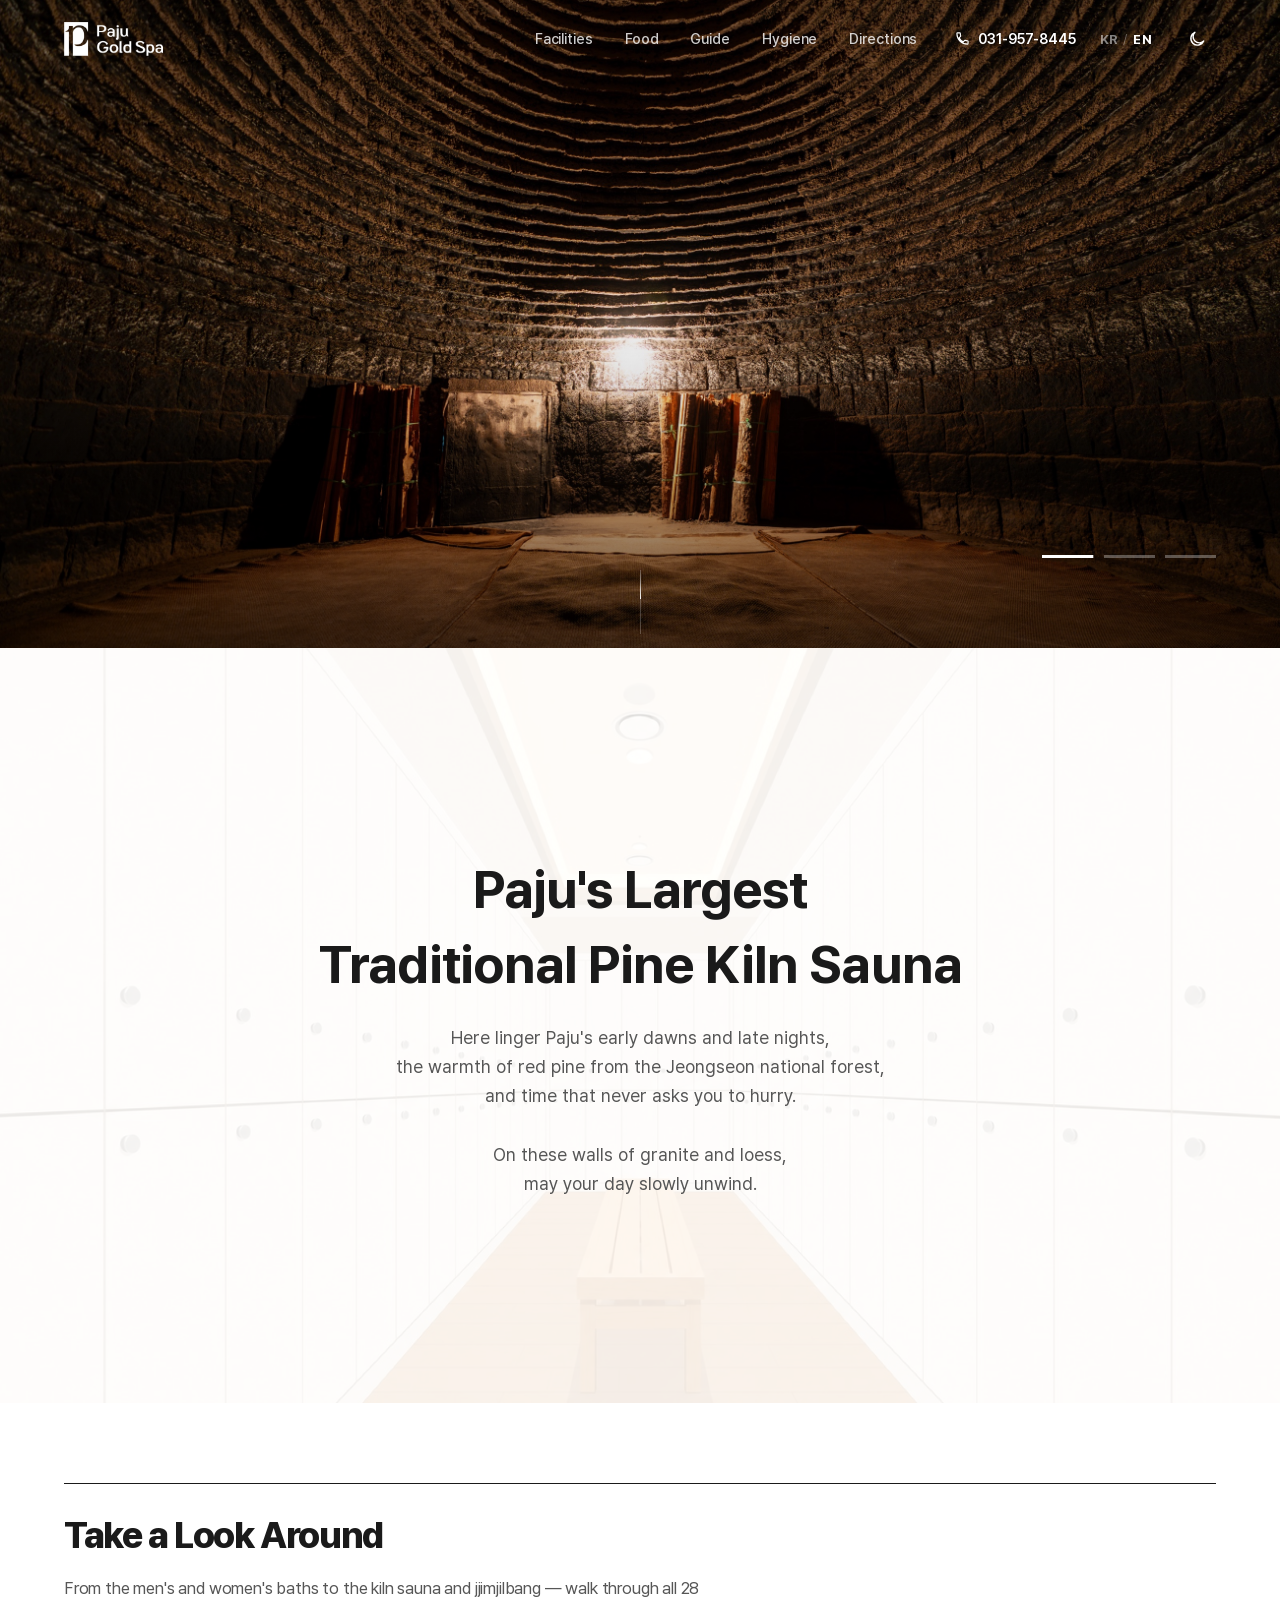
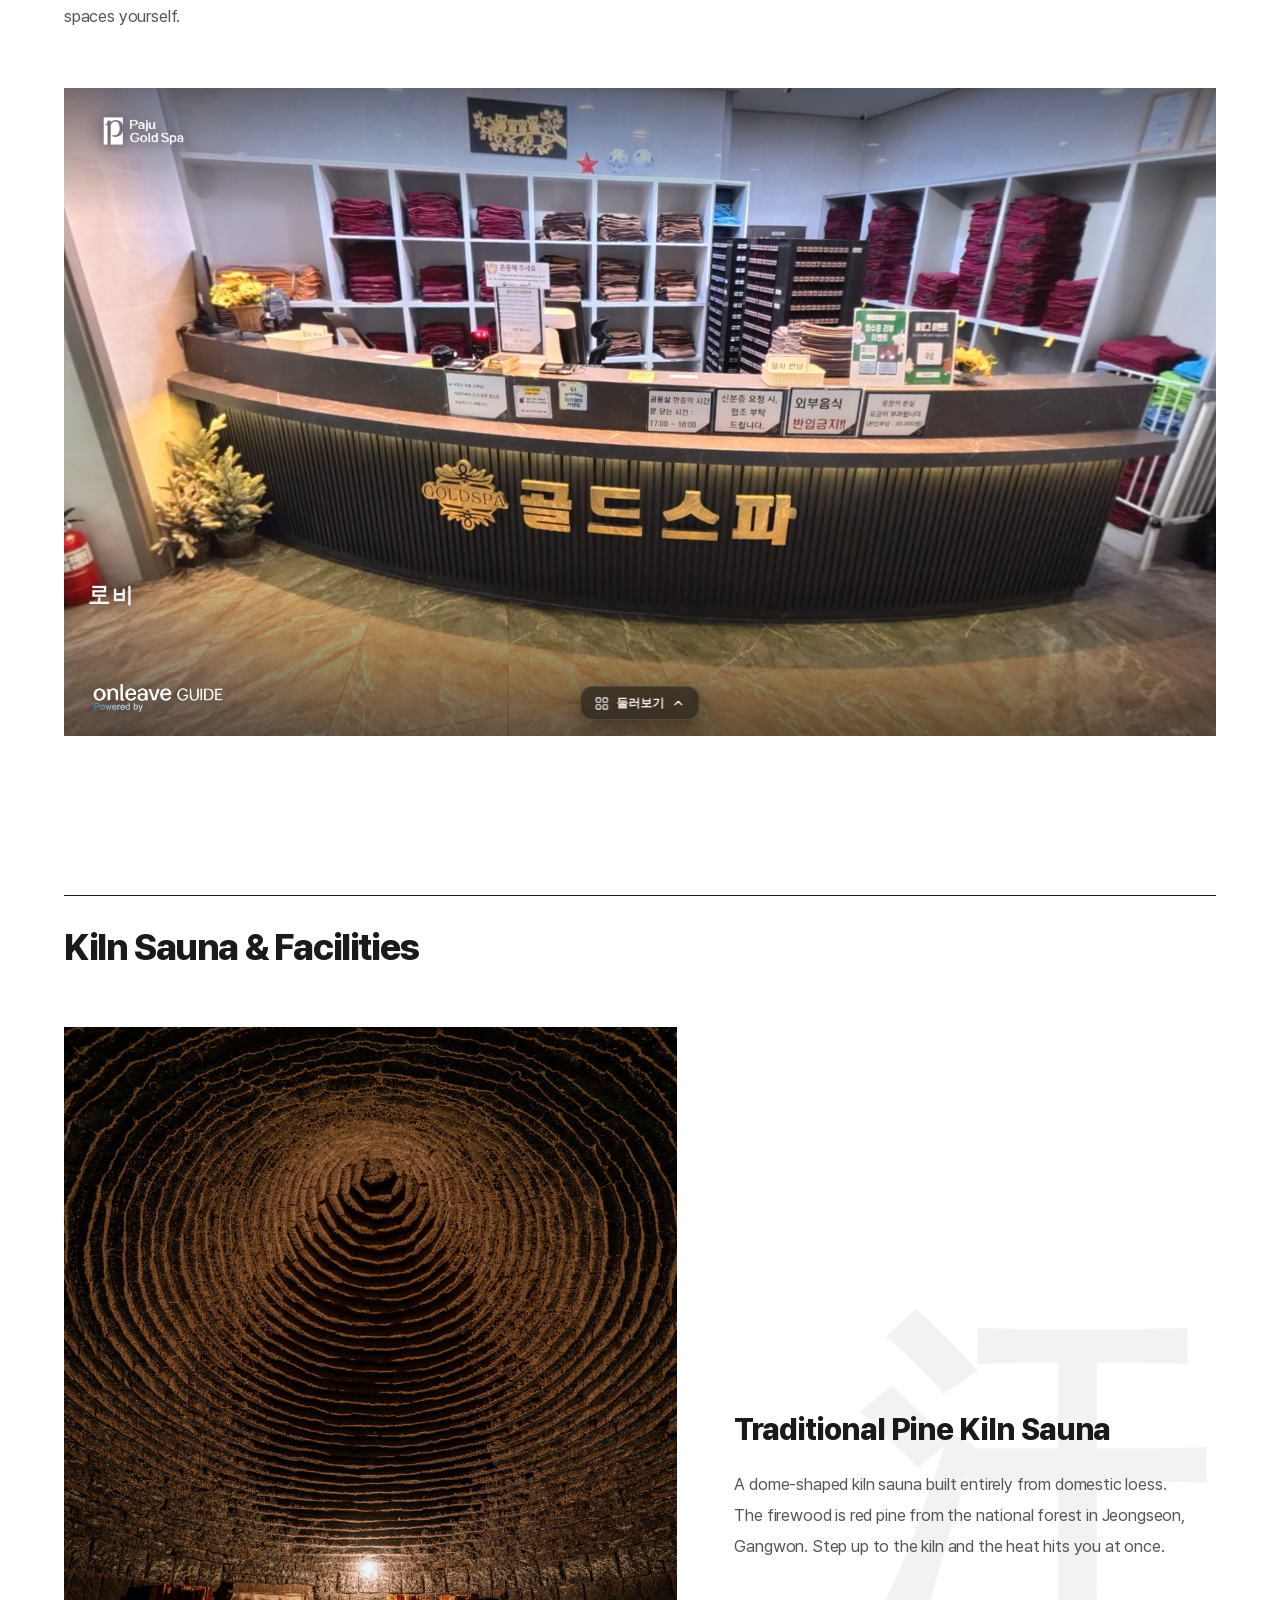
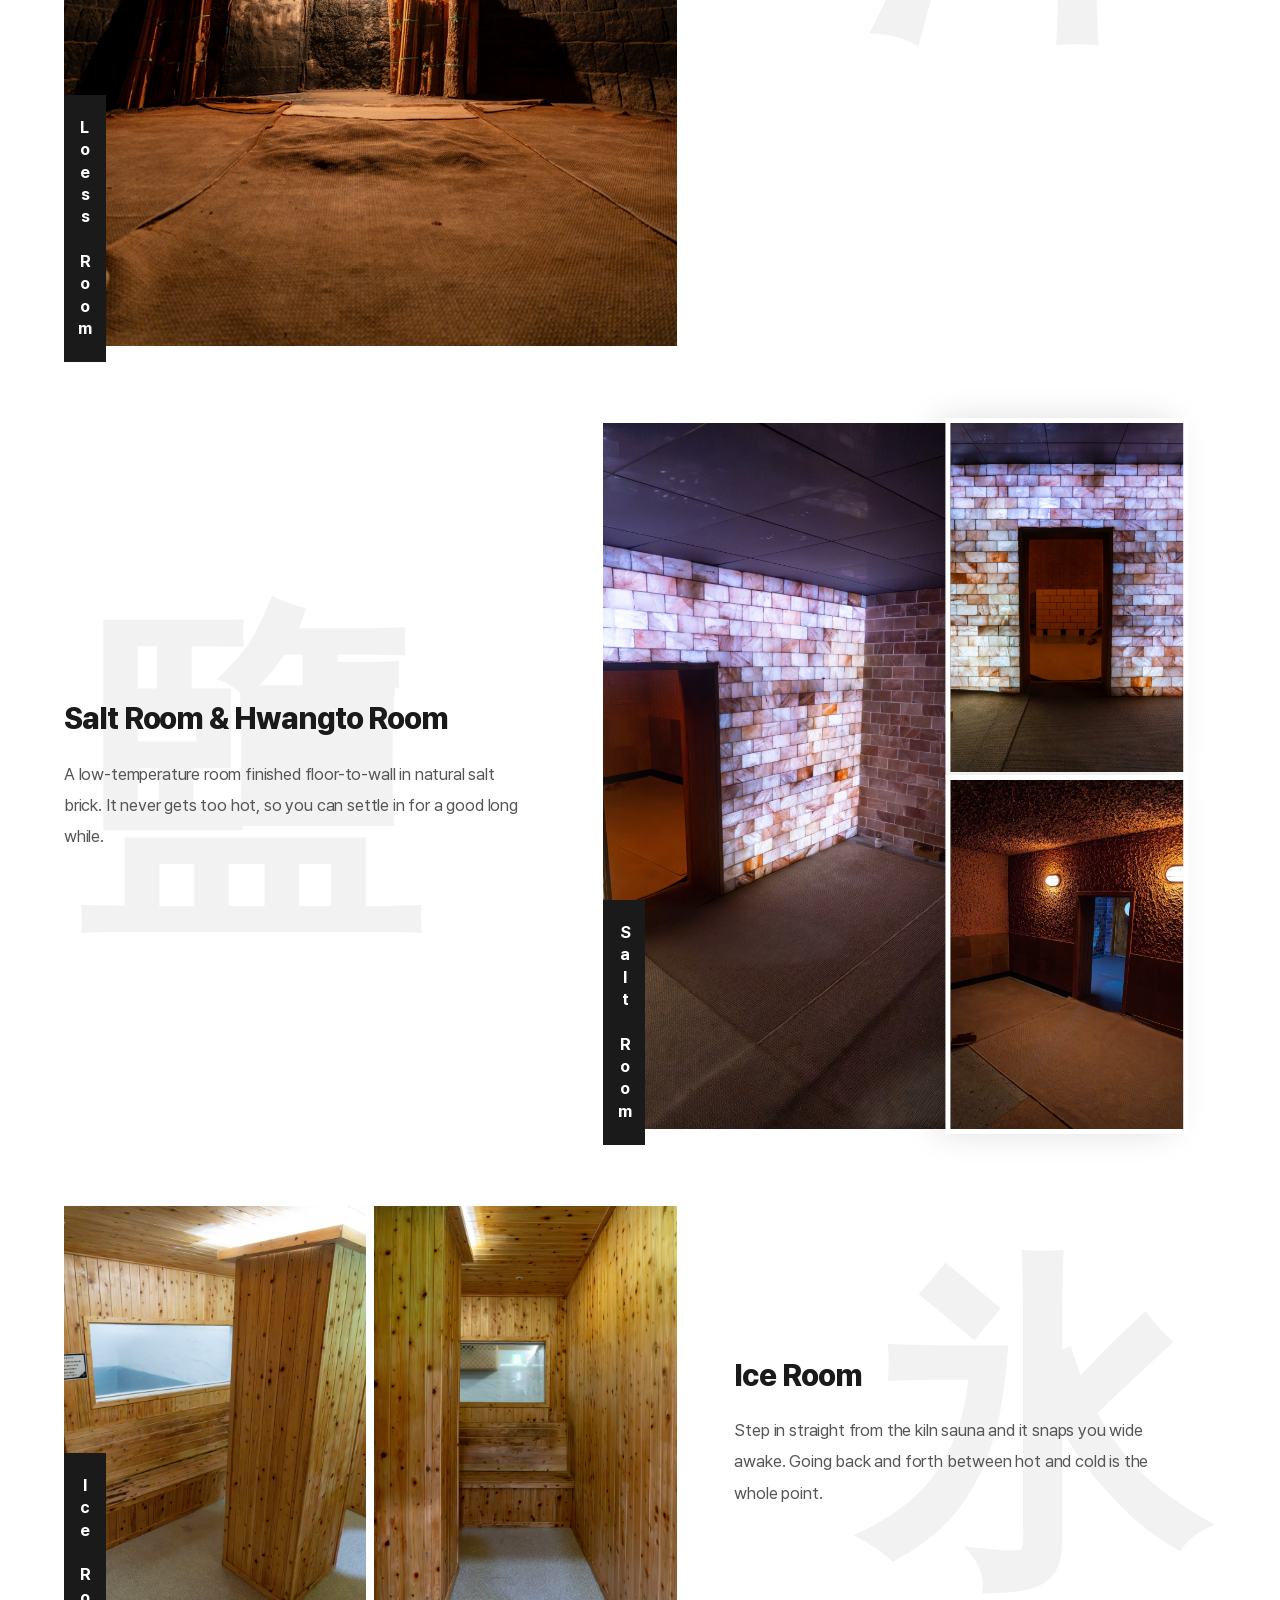
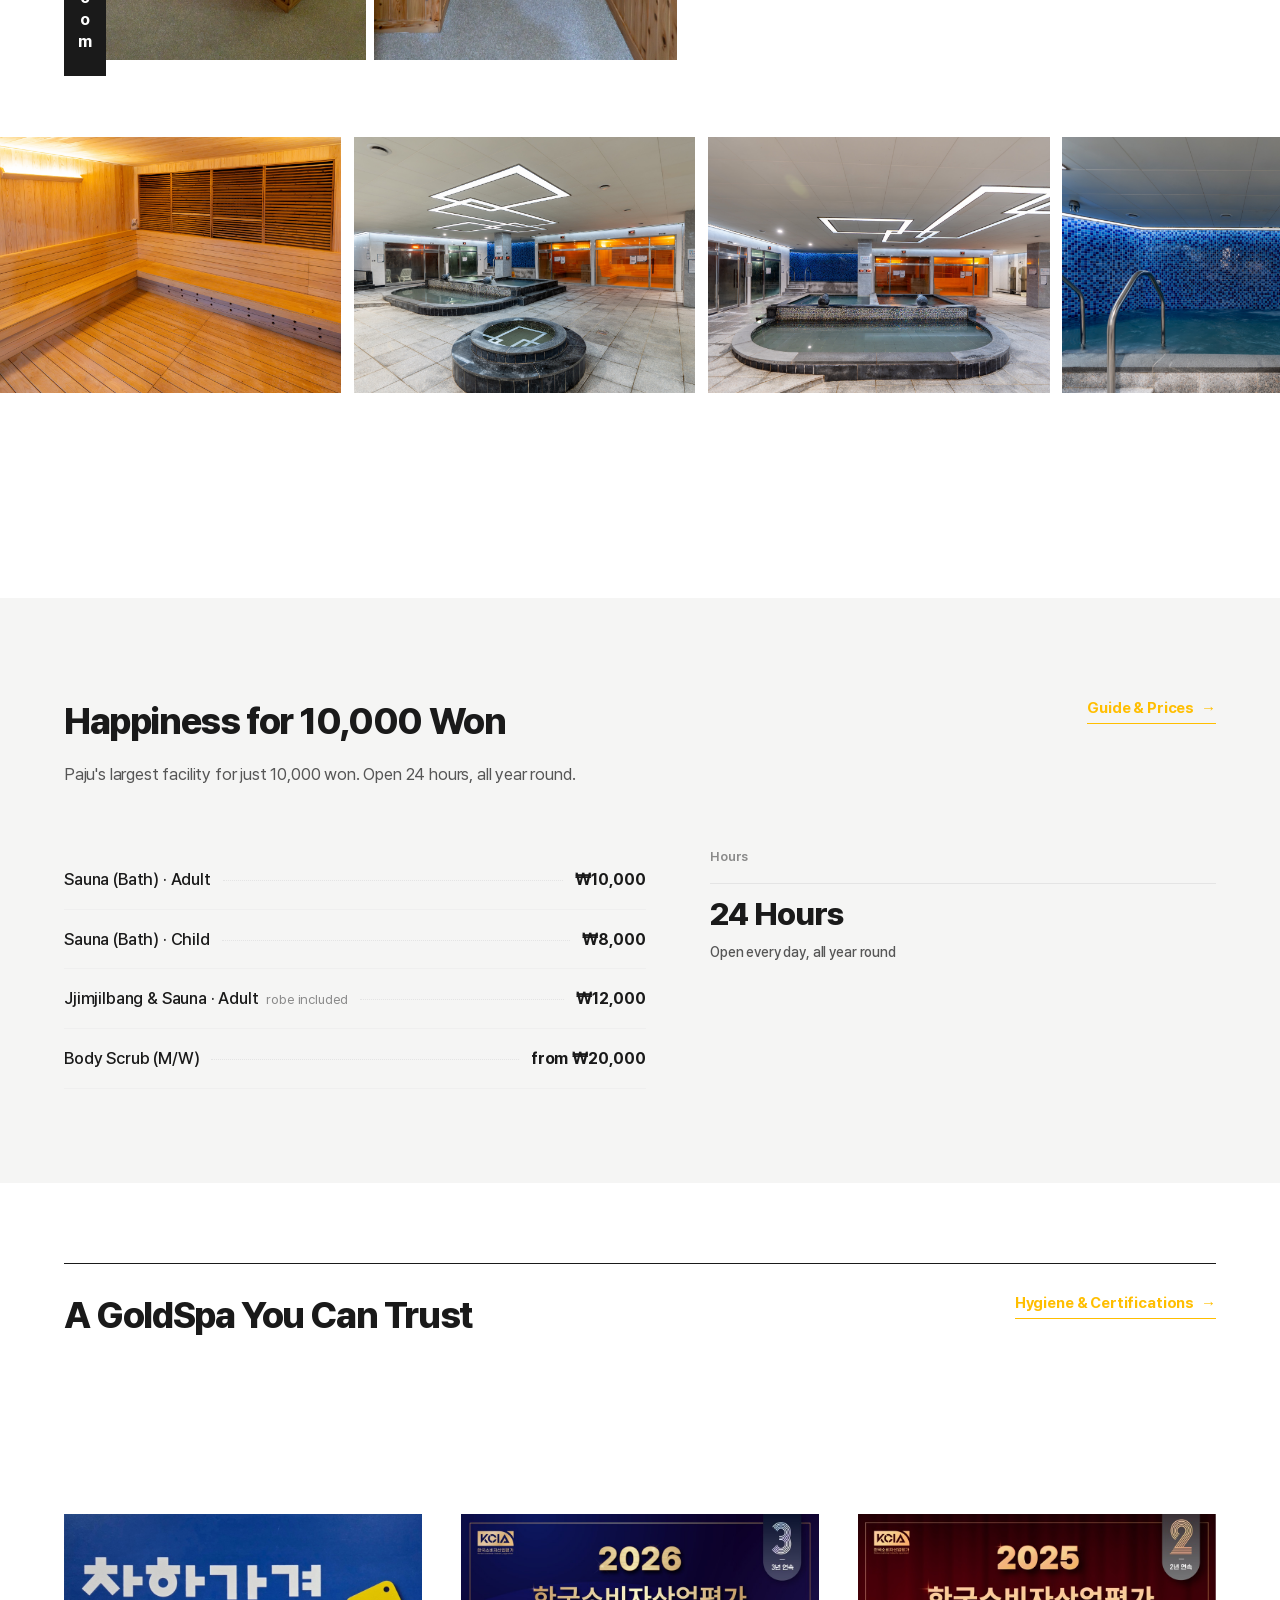
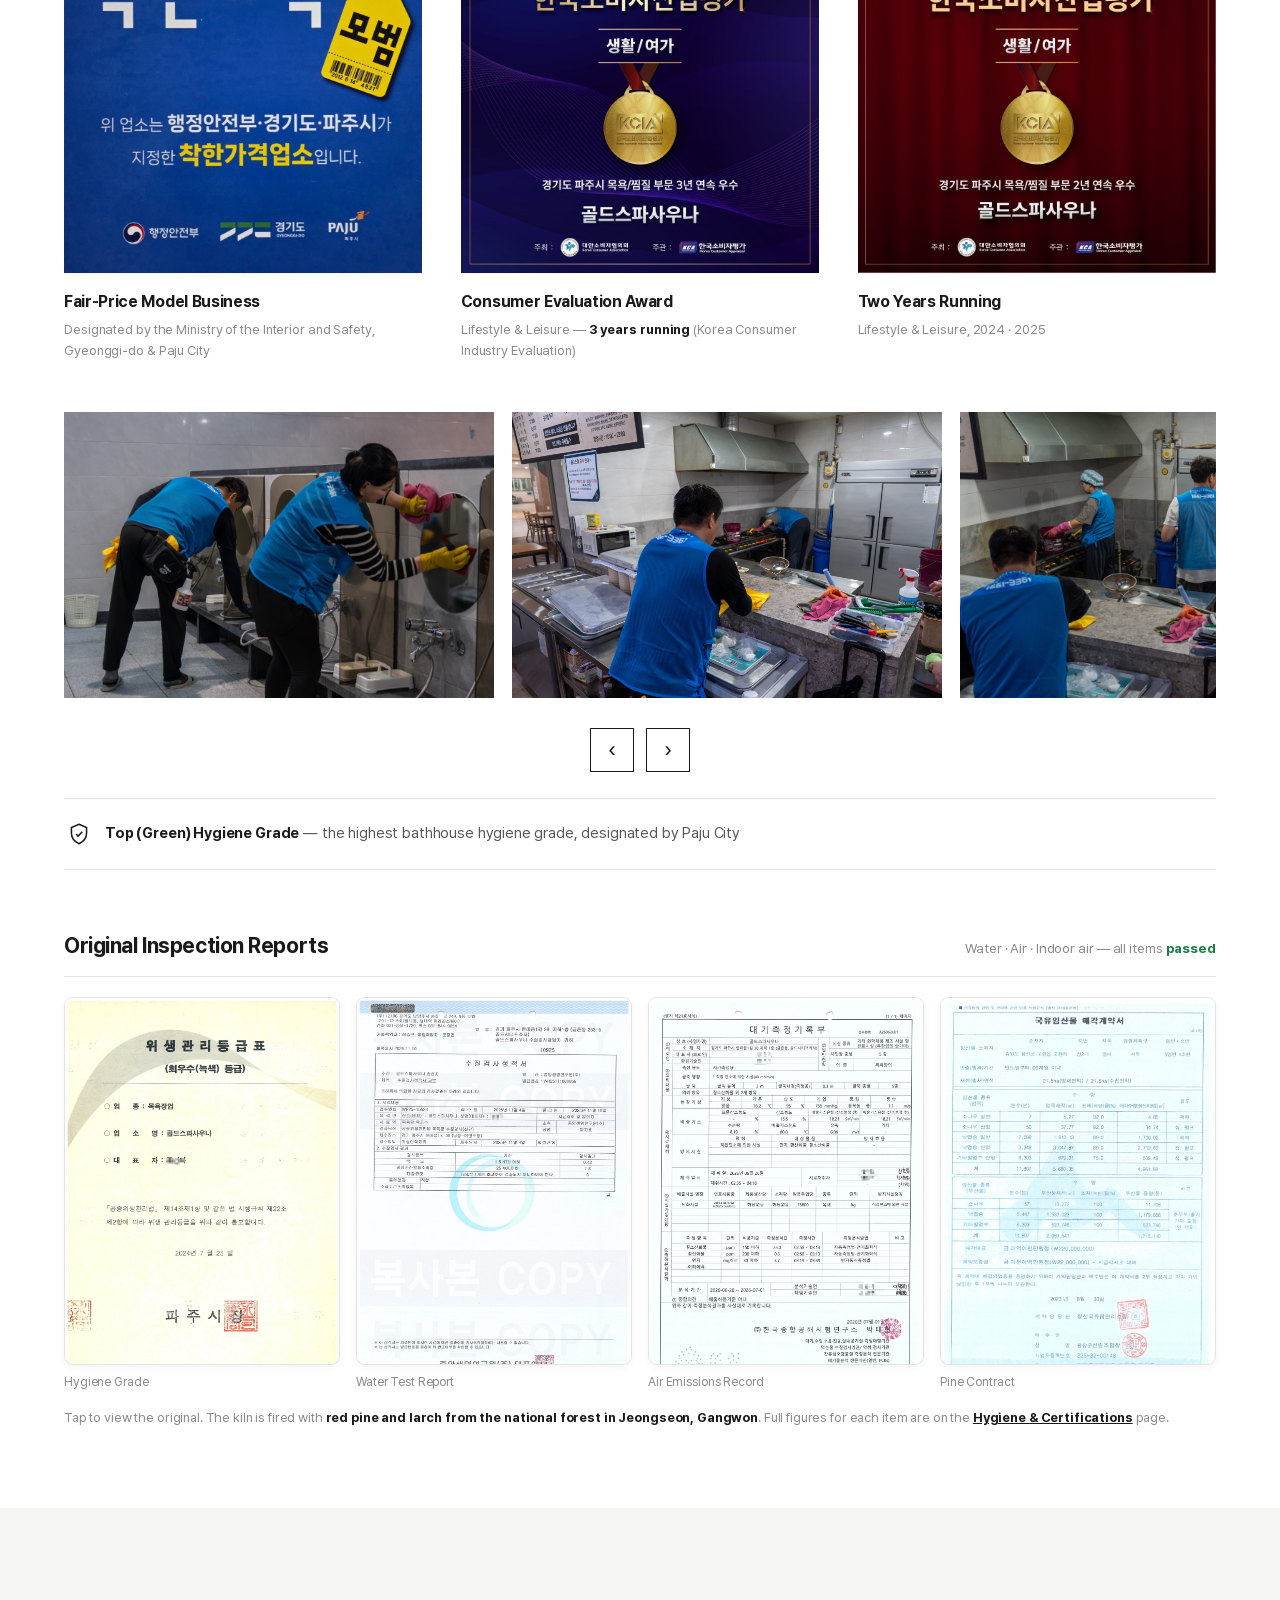
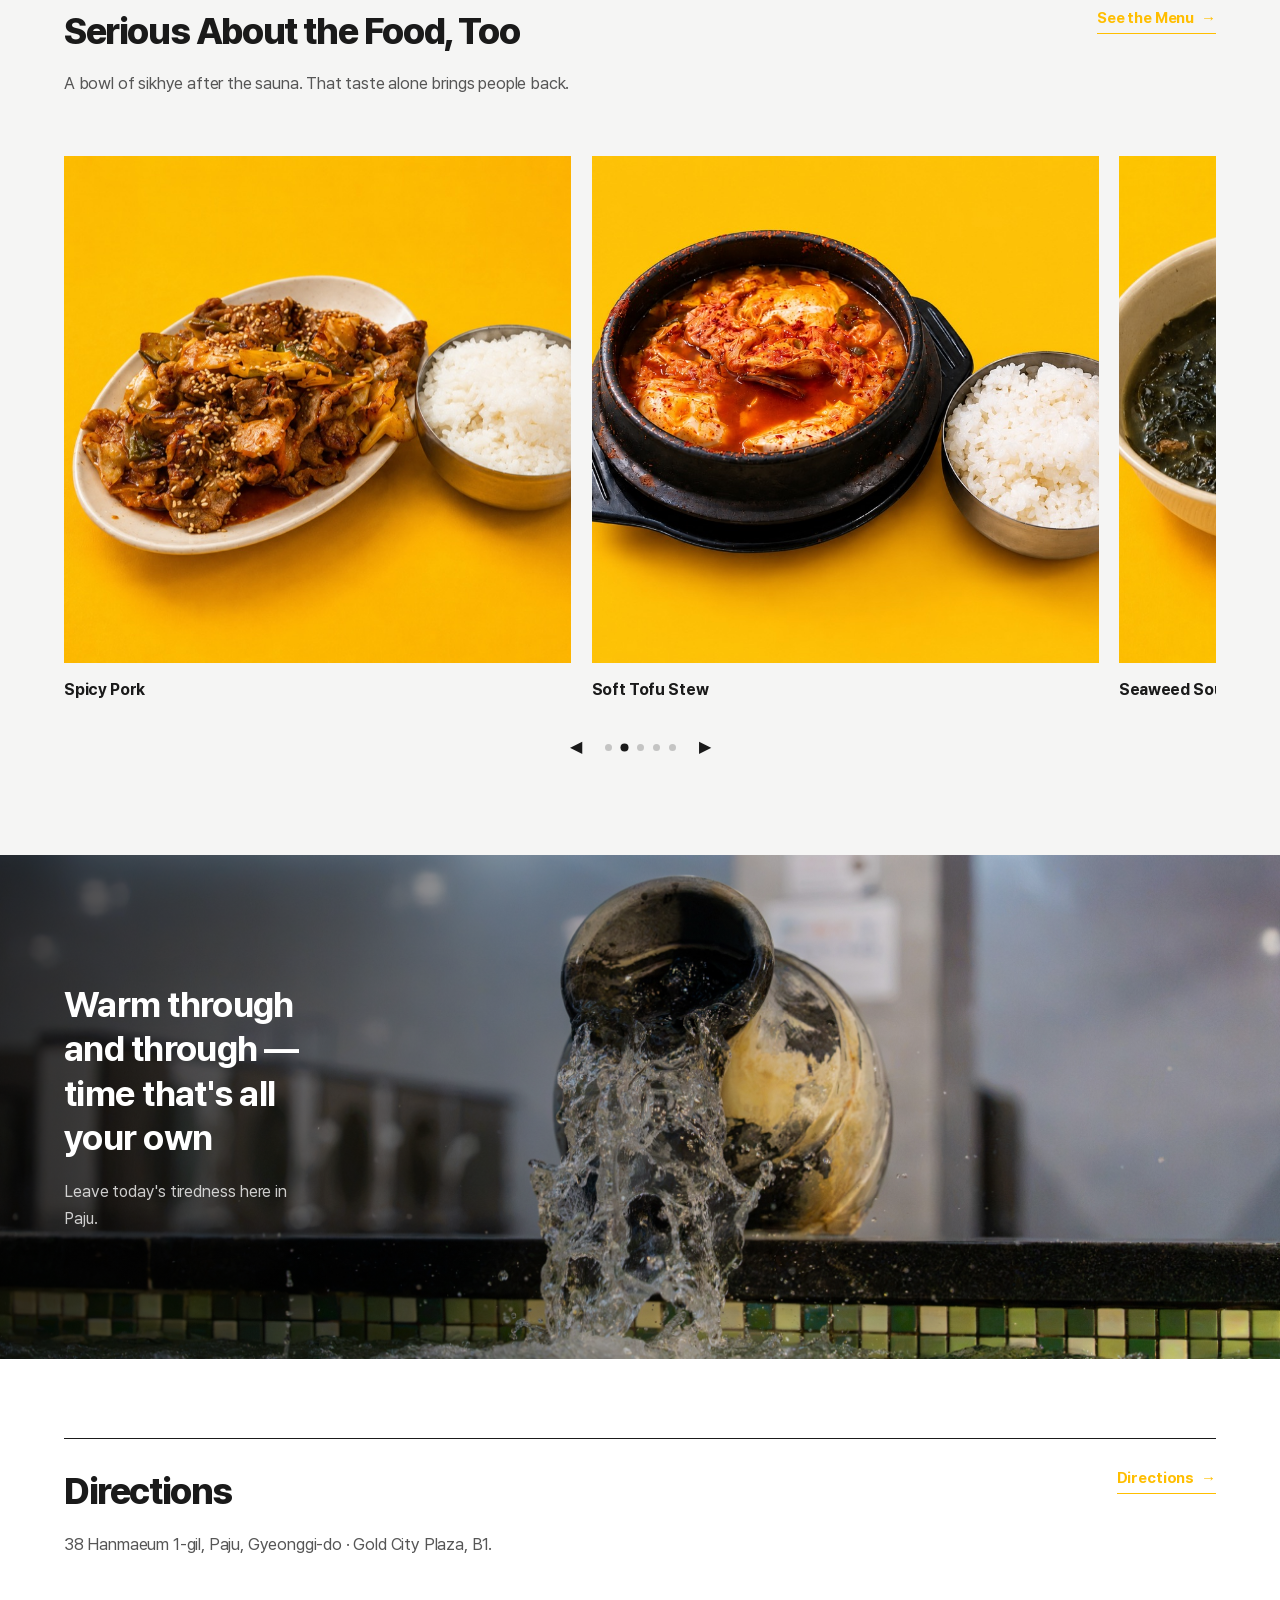
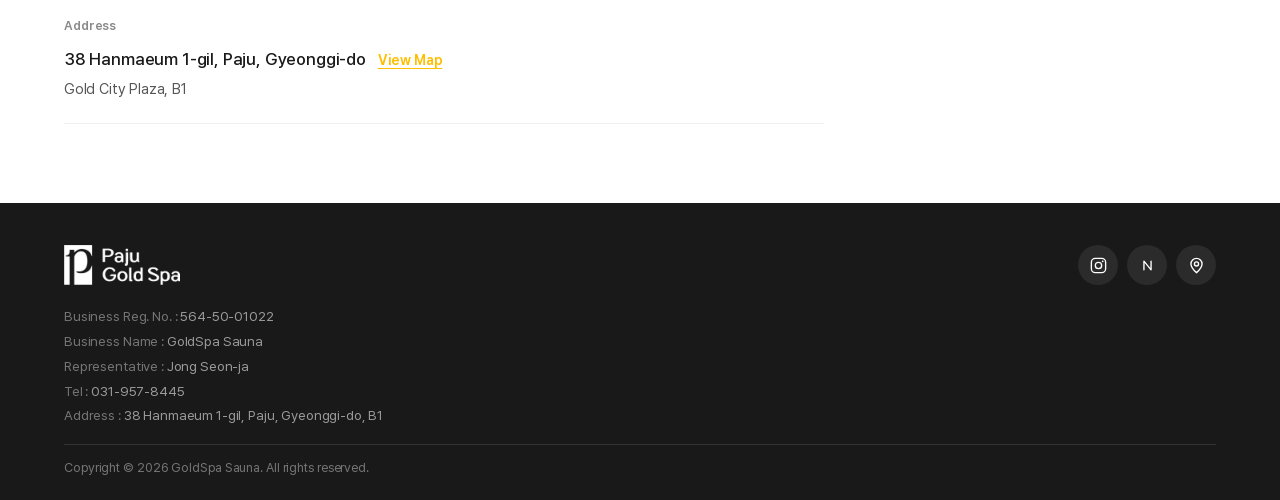
==== commit 846064a9: "인트로 시 수정: 황토로 → 황등석과 황토로 쌓아 올린 자리에서 EN 대응: On these walls built of loess → of granite and loess (황등석" ====
--- a/en/index.html
+++ b/en/index.html
@@ -123,7 +123,7 @@
     <p class="intro-poem rise">Here linger Paju's early dawns and late nights,<br>
       the warmth of red pine from the Jeongseon national forest,<br>
       and time that never asks you to hurry.
-      <span>On these walls built of loess,<br>
+      <span>On these walls of granite and loess,<br>
       may your day slowly unwind.</span></p>
   </div>
 </section>
--- a/assets/style.css
+++ b/assets/style.css
@@ -1202,7 +1202,12 @@
 header.scrolled .langtoggle a[aria-current],body.subpage .langtoggle a[aria-current]{color:var(--ink)}
 header.scrolled .langtoggle a + a::before,body.subpage .langtoggle a + a::before{color:var(--line)}
 @media(hover:hover){.langtoggle a:not([aria-current]):hover{color:var(--accent)}}
-@media(max-width:900px){.bar .langtoggle{display:none}}
+/* 모바일에서도 헤더에 KR/EN 노출 — 우측(테마·햄버거)과 묶는다.
+   기존엔 숨기고 햄버거 메뉴에만 있었는데 잘 안 보인다는 피드백. */
+@media(max-width:900px){
+  .bar .langtoggle{display:inline-flex;margin-left:auto}
+  .bar .themetoggle{margin-left:6px}
+}
 .mmenu-lang{margin-top:22px;display:inline-flex;gap:10px;font-size:1rem;font-weight:700;color:var(--muted)}
 .mmenu-lang a{padding:6px 12px;border:1px solid var(--line);border-radius:100px;color:var(--ink)}
 .mmenu-lang a.on{background:var(--ink);color:var(--paper);border-color:var(--ink)}
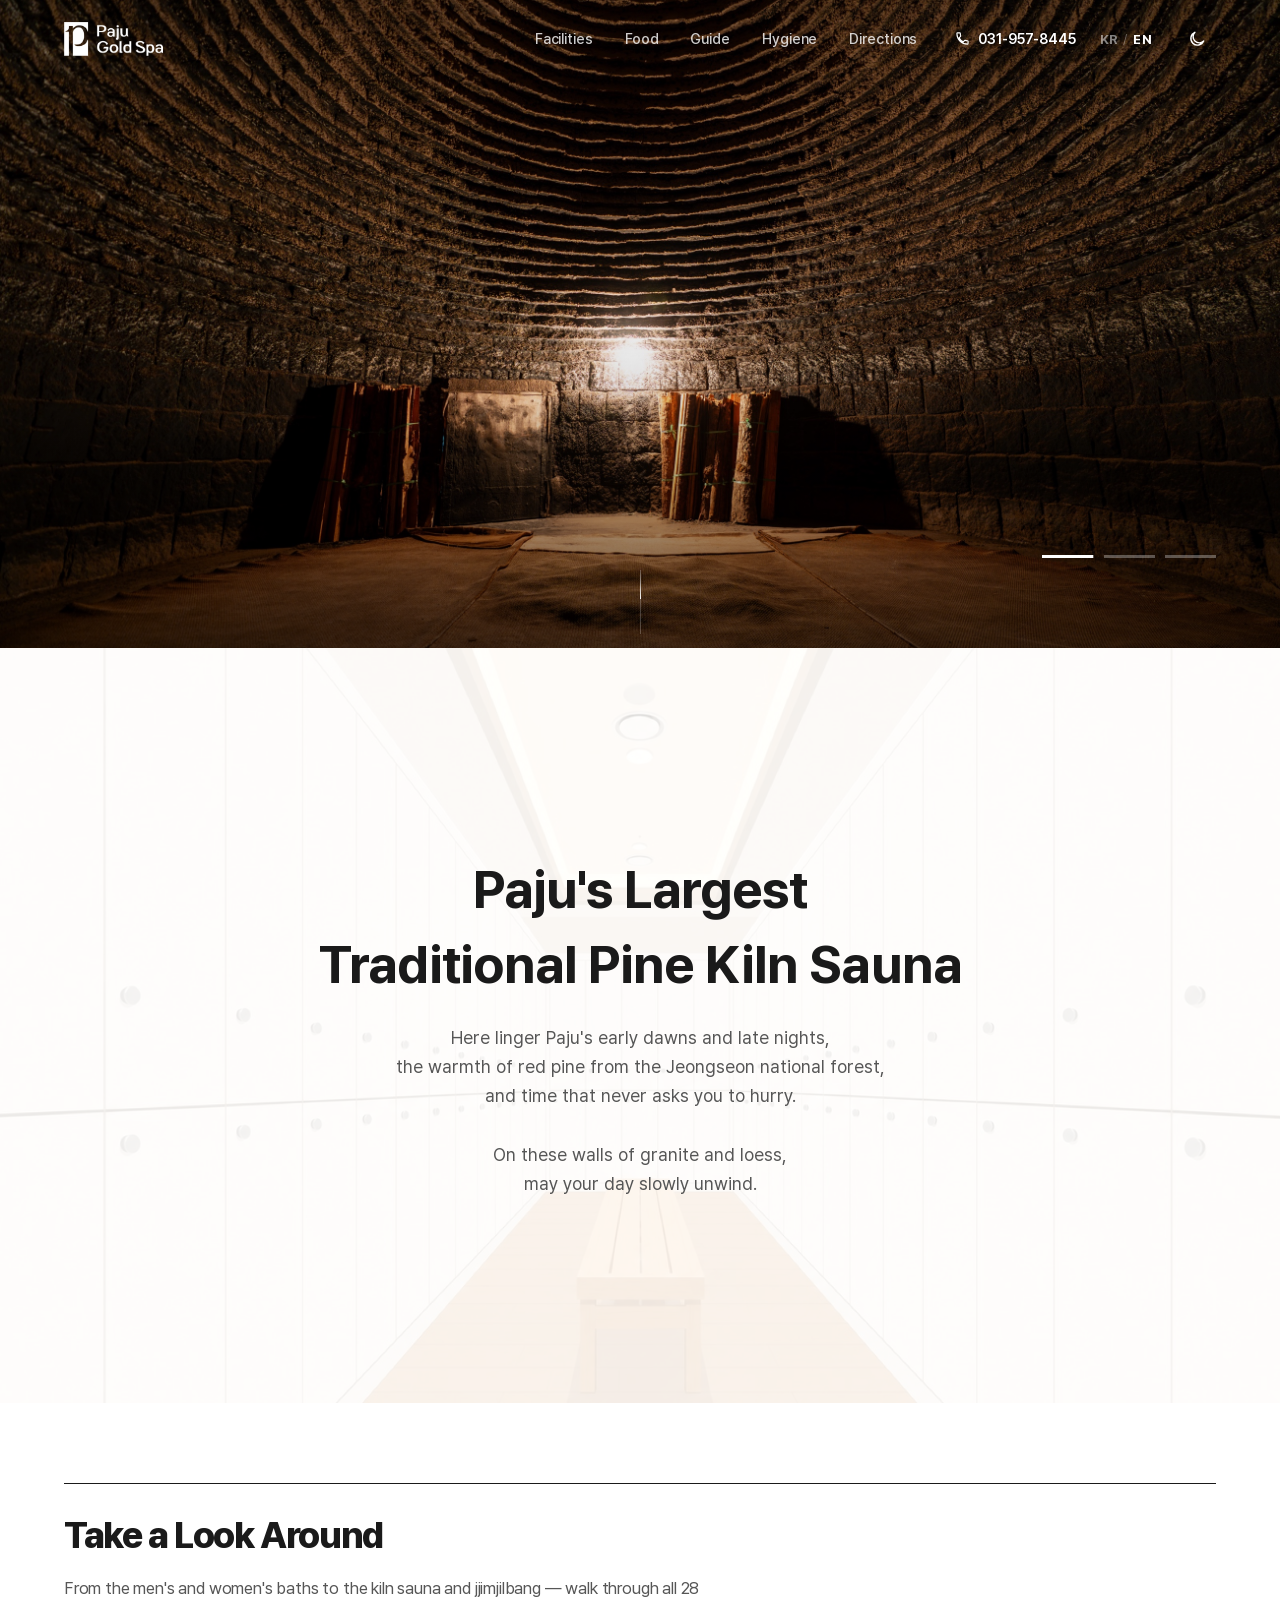
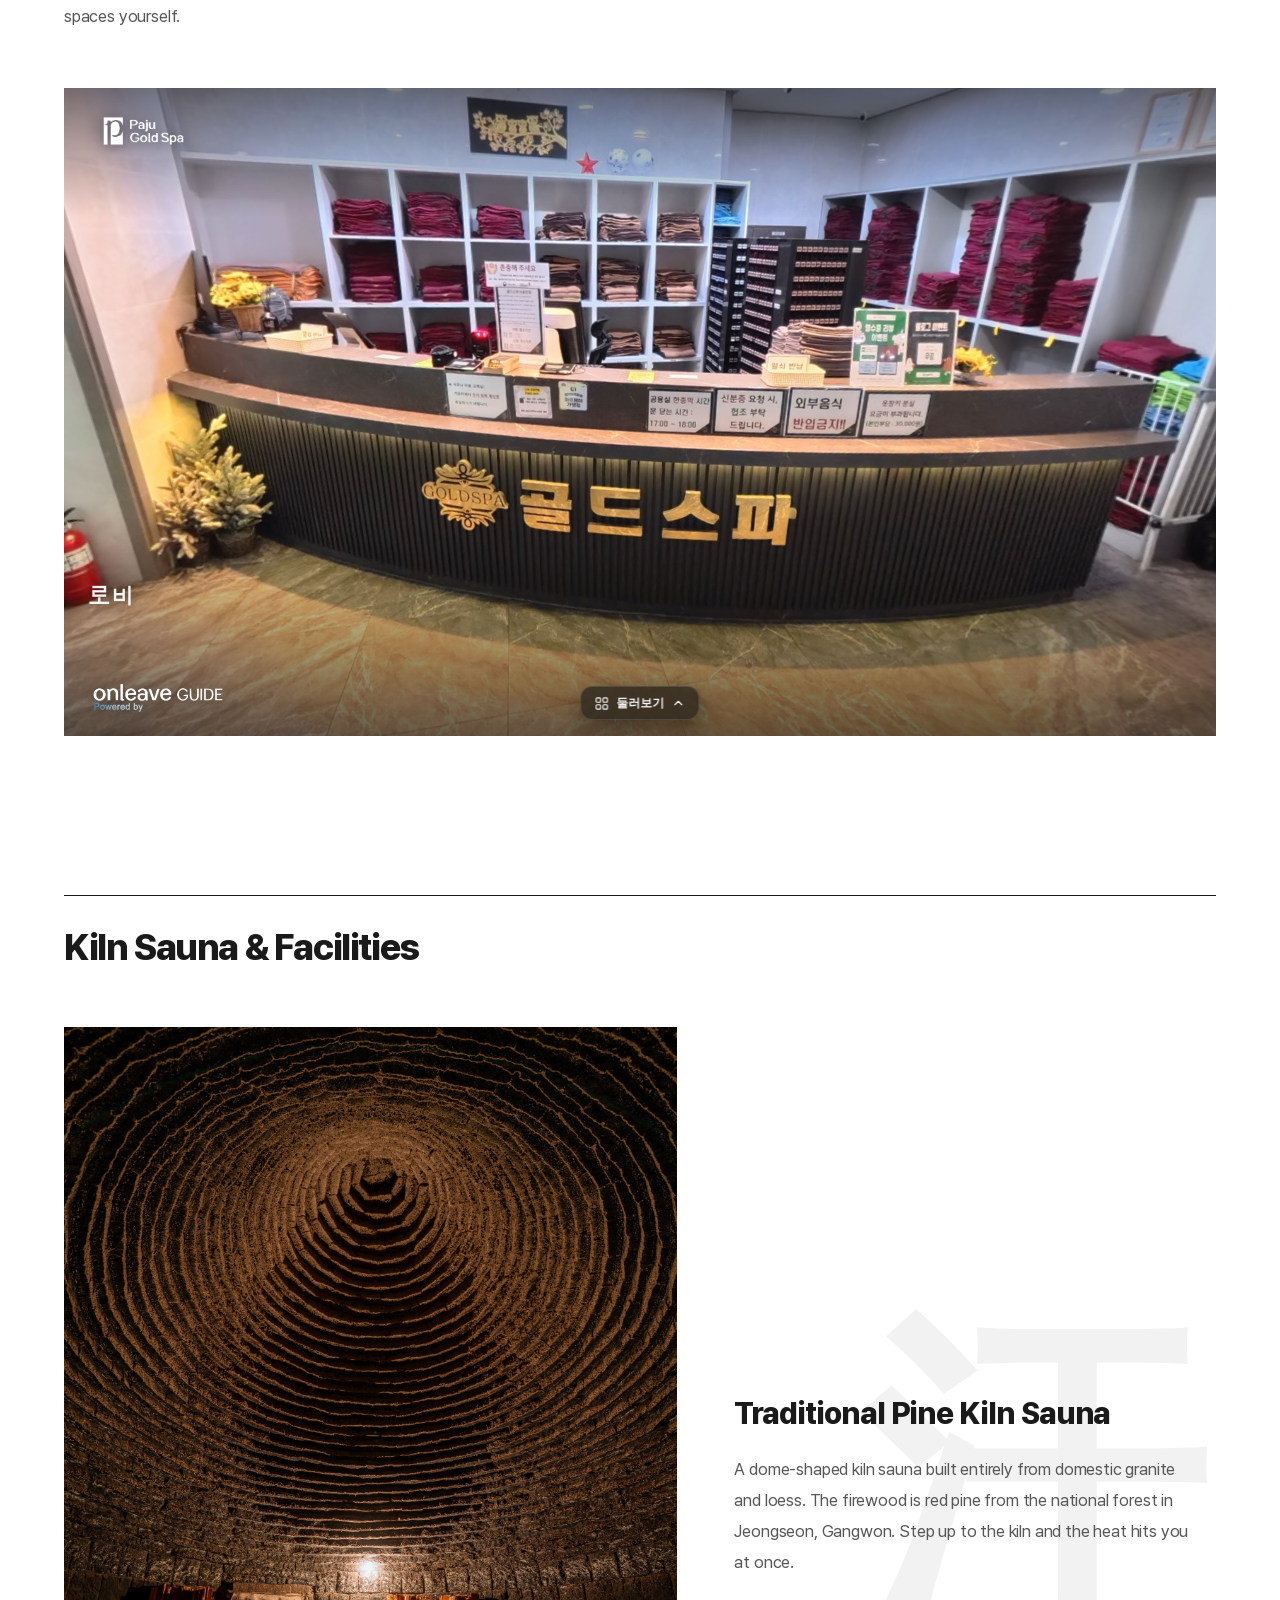
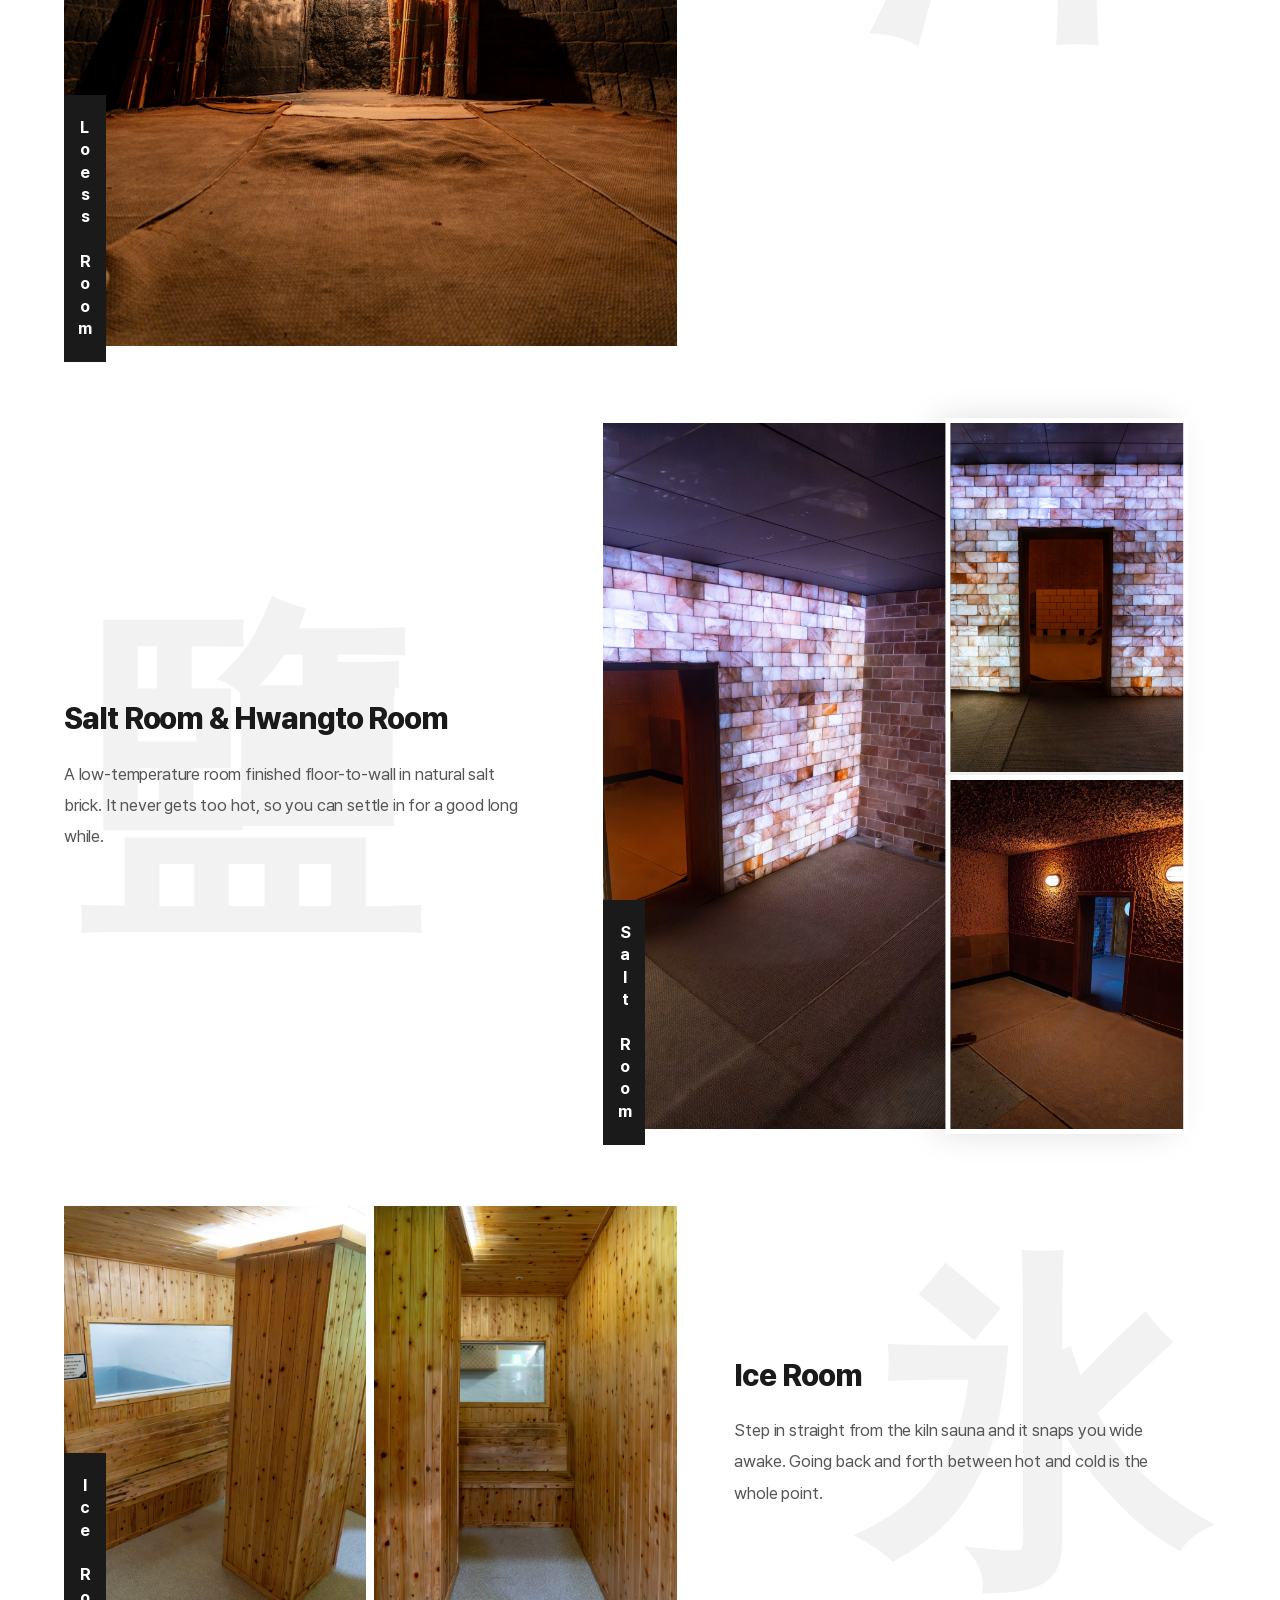
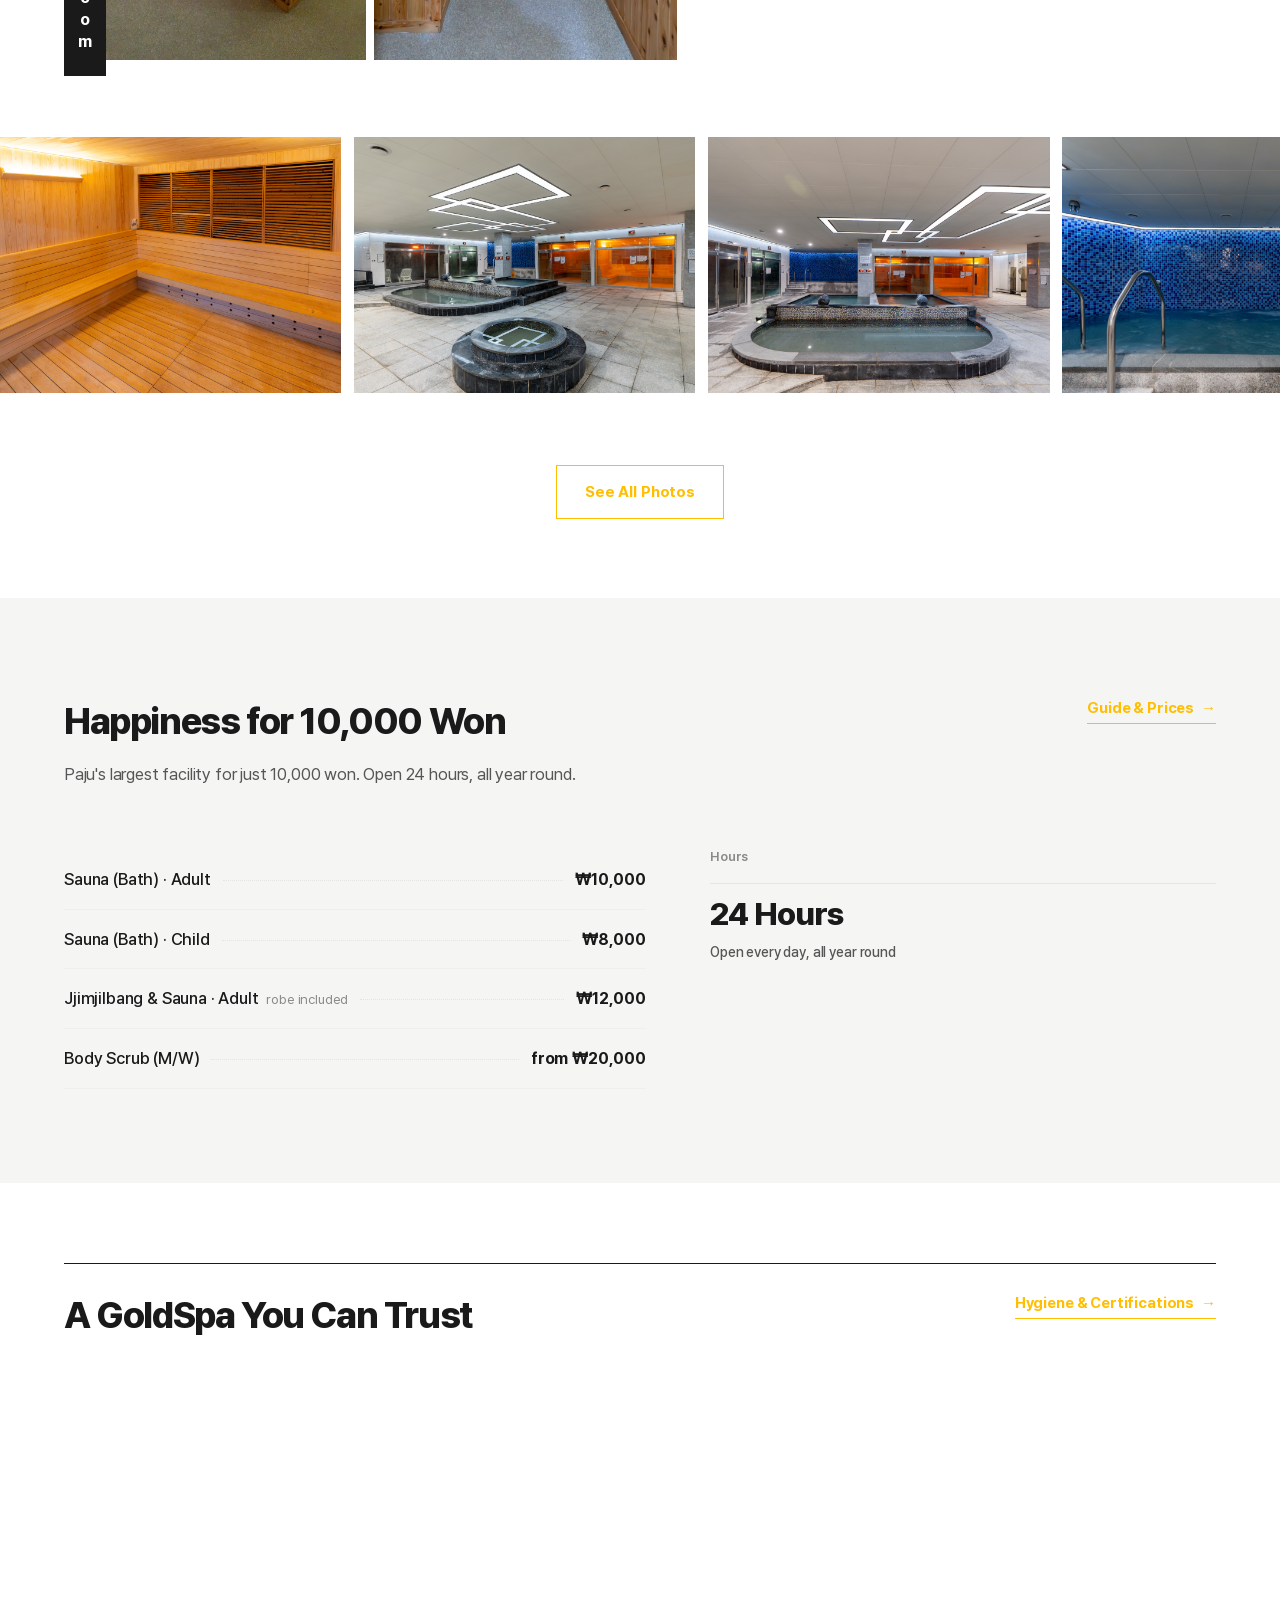
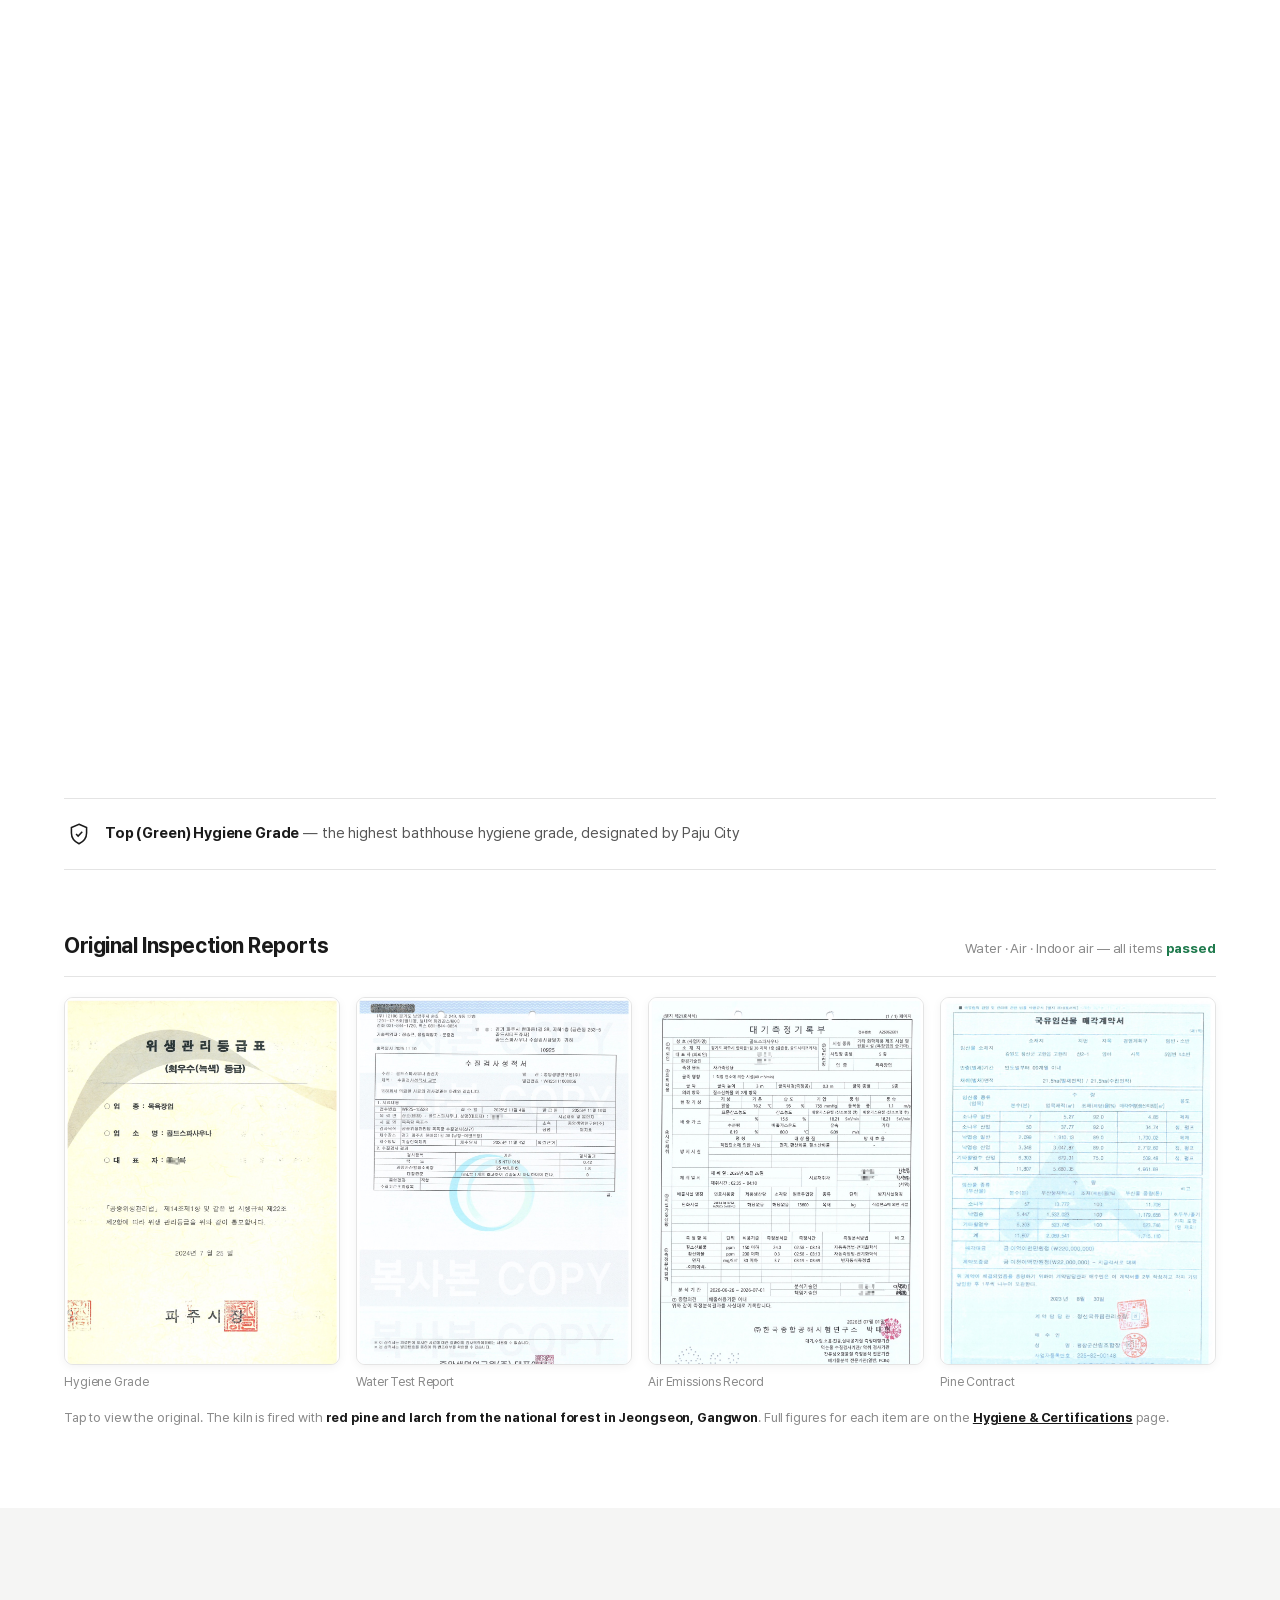
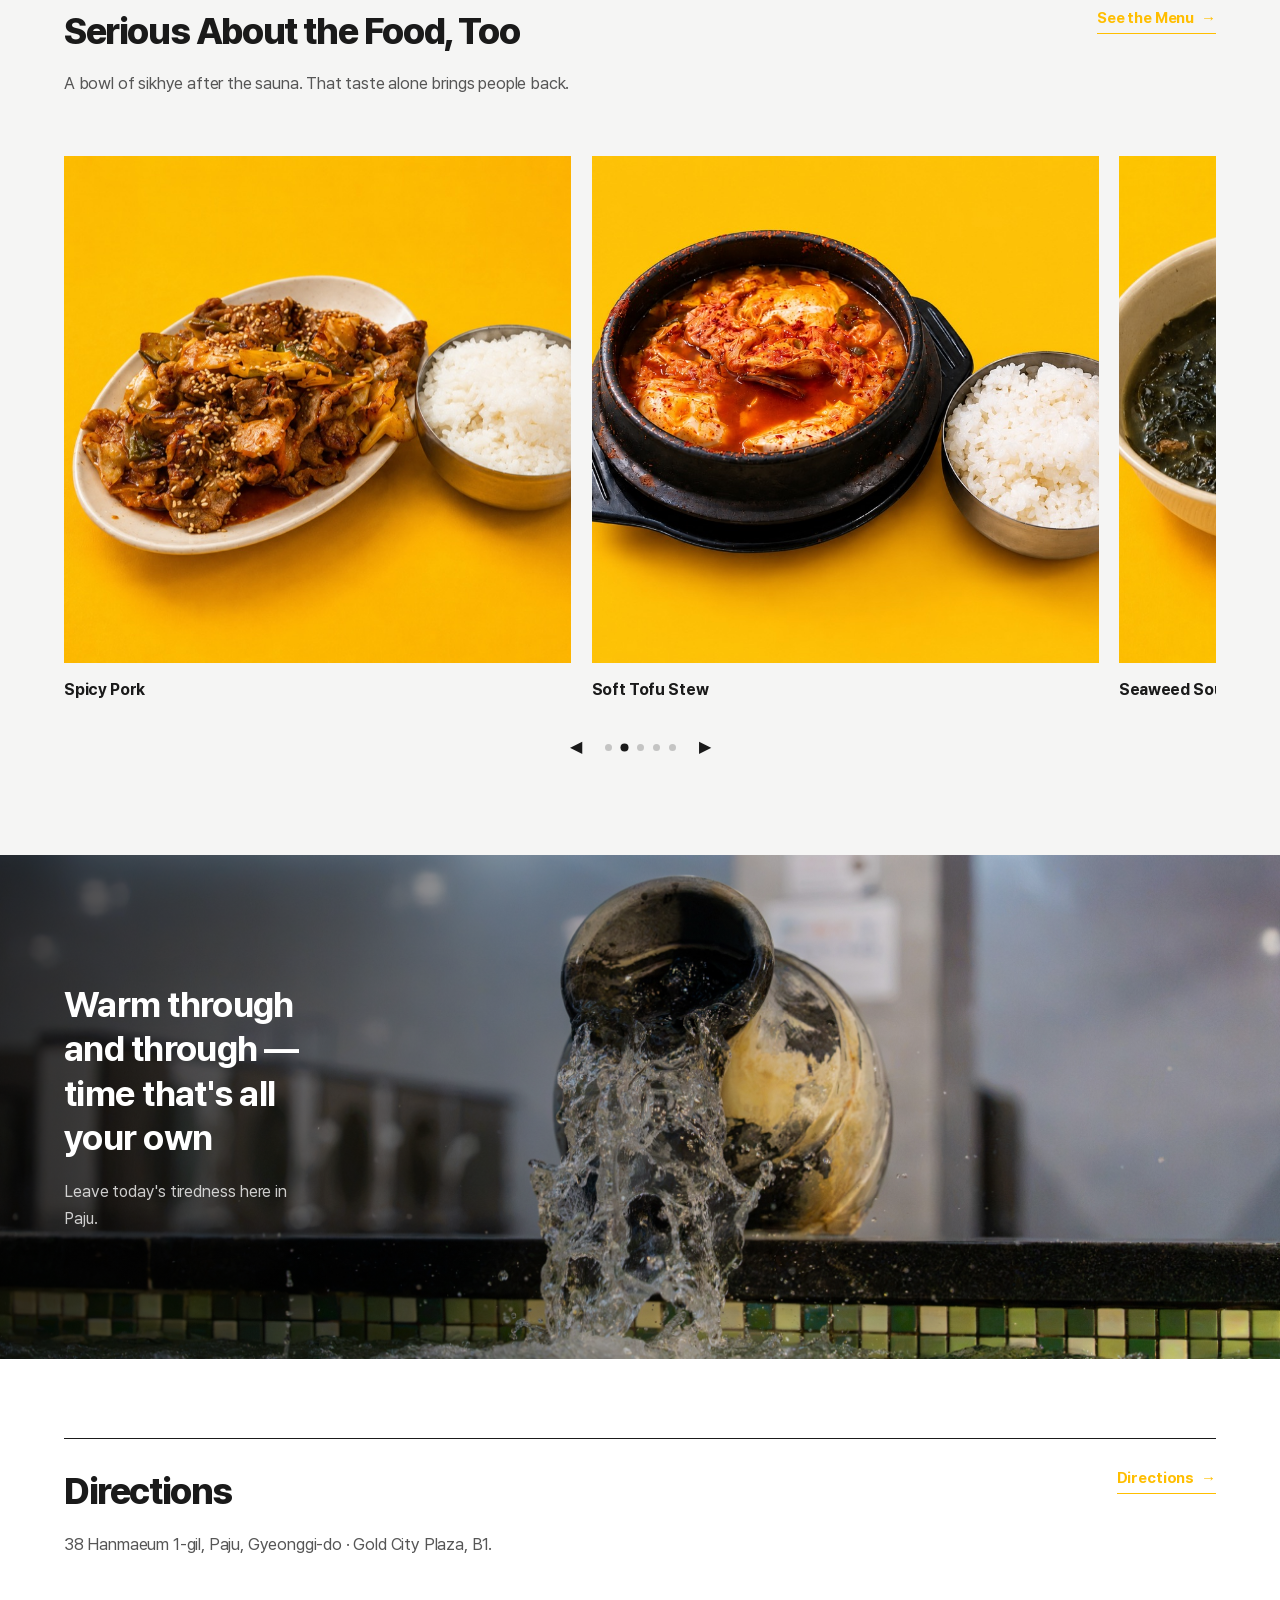
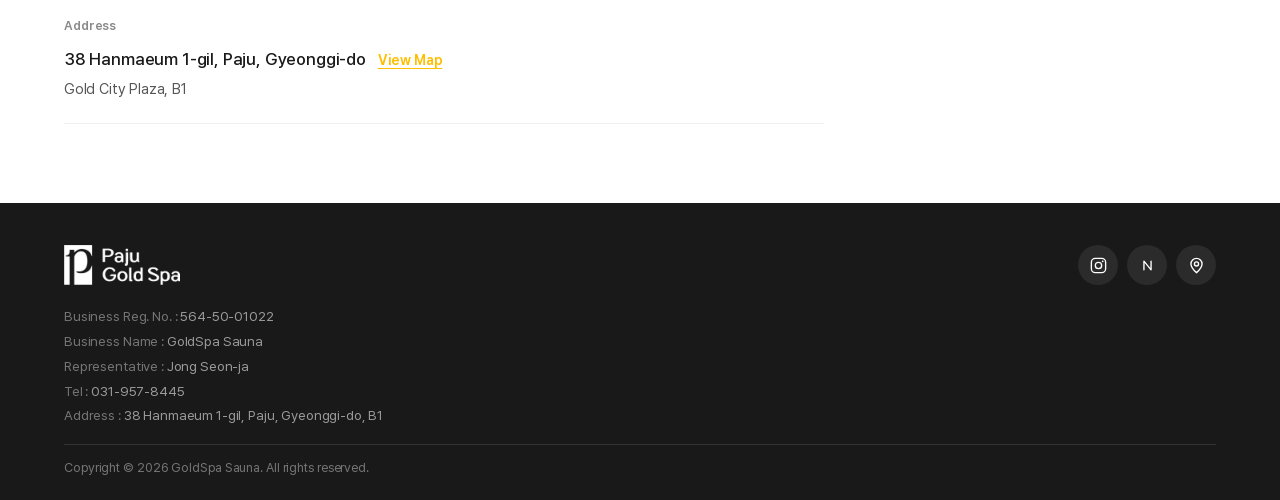
==== commit 66d39e60: "황토방 설명에 황등석 추가: 100% 국내산 황등석과 황토로 쌓아 올린 돔형 불한증막 EN: built entirely from domestic granite and loess. " ====
--- a/en/index.html
+++ b/en/index.html
@@ -147,7 +147,7 @@
         <span class="fac-hanja" aria-hidden="true">汗</span><div class="fac-media m4"><span class="fac-tag">Loess Room</span><img src="../images/p001.jpg" loading="lazy" alt="Hwangto kiln sauna — GoldSpa Paju"><img src="../images/p002.jpg" loading="lazy" alt="Hwangto kiln sauna — GoldSpa Paju"><img src="../images/p005.jpg" loading="lazy" alt="Hwangto kiln sauna — GoldSpa Paju"><img src="../images/p007.jpg" loading="lazy" alt="Hwangto kiln sauna — GoldSpa Paju"></div>
         <div class="fac-text">
           <h2>Traditional Pine Kiln Sauna<em>재래식 소나무 불한증막</em></h2>
-          <p>A dome-shaped kiln sauna built entirely from domestic loess. The firewood is red pine from the national forest in Jeongseon, Gangwon. Step up to the kiln and the heat hits you at once.</p>
+          <p>A dome-shaped kiln sauna built entirely from domestic granite and loess. The firewood is red pine from the national forest in Jeongseon, Gangwon. Step up to the kiln and the heat hits you at once.</p>
         </div>
       </article>
       <article class="fac-block">
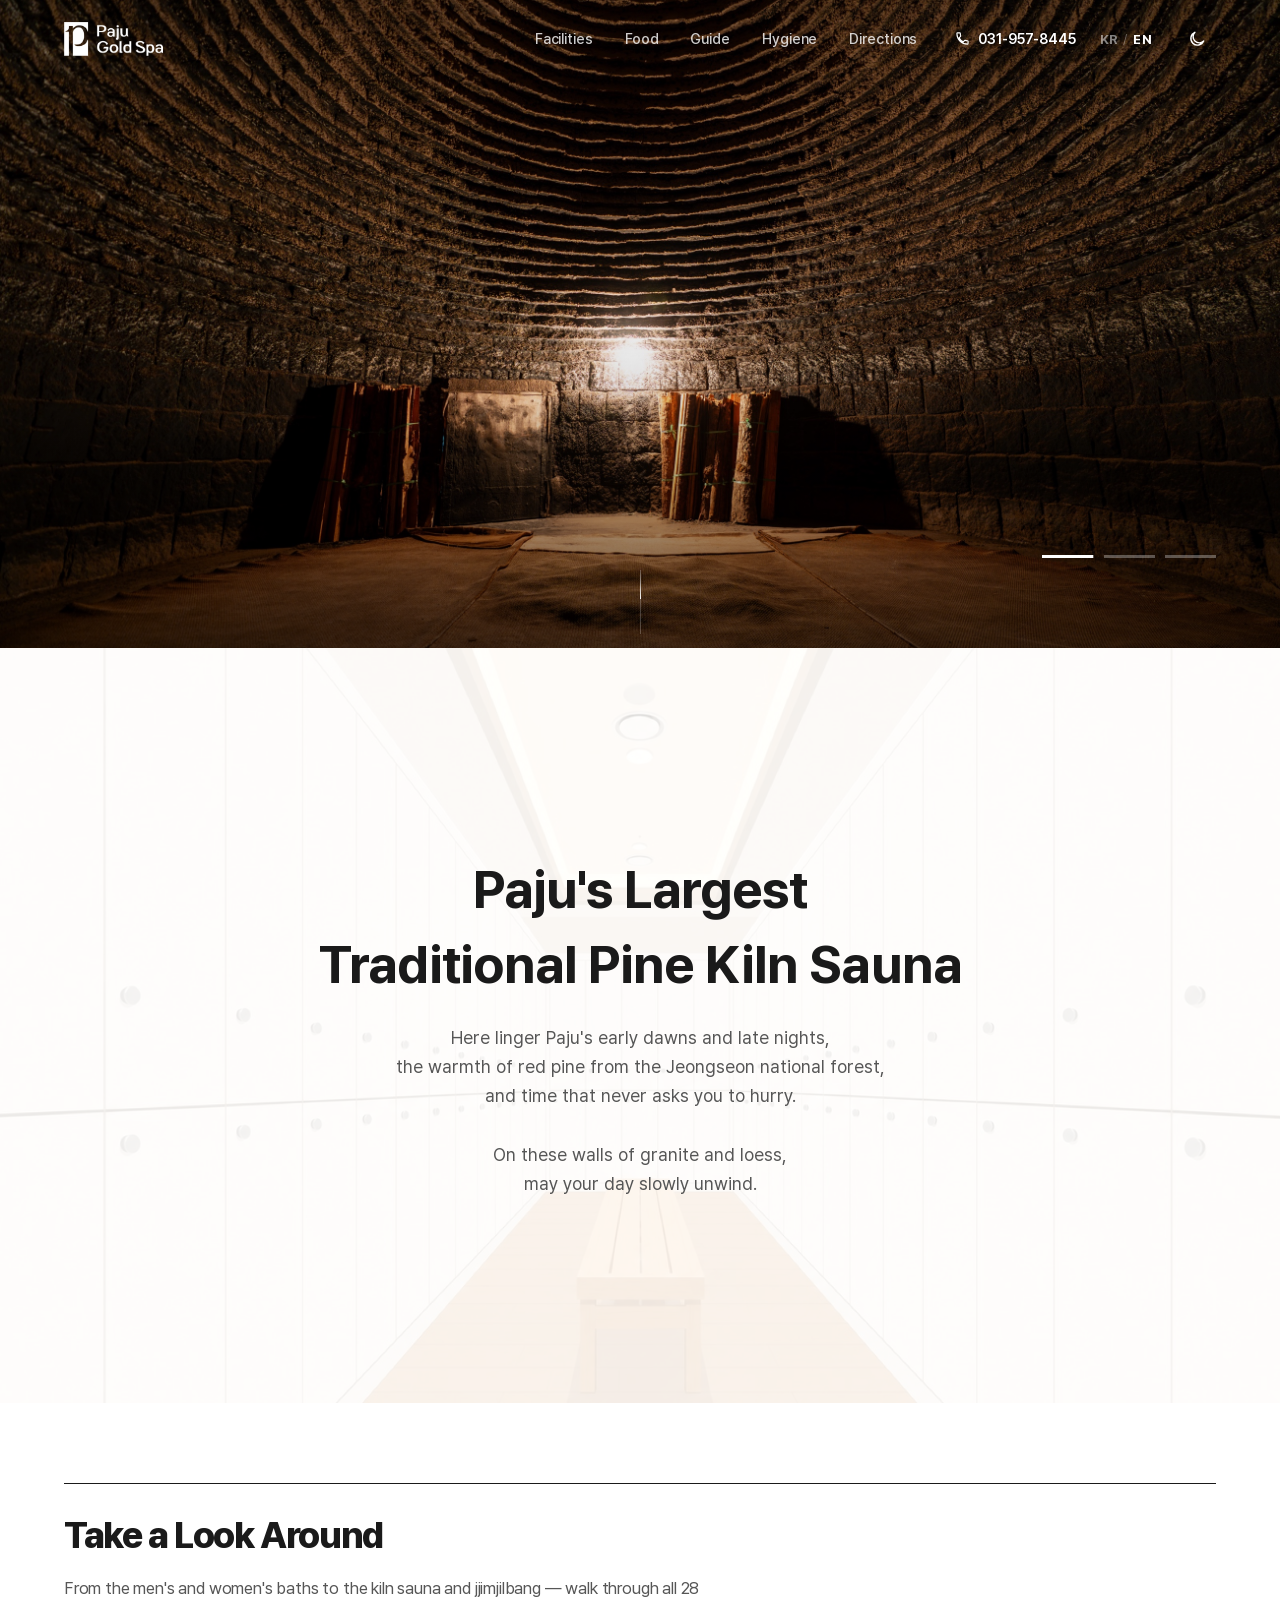
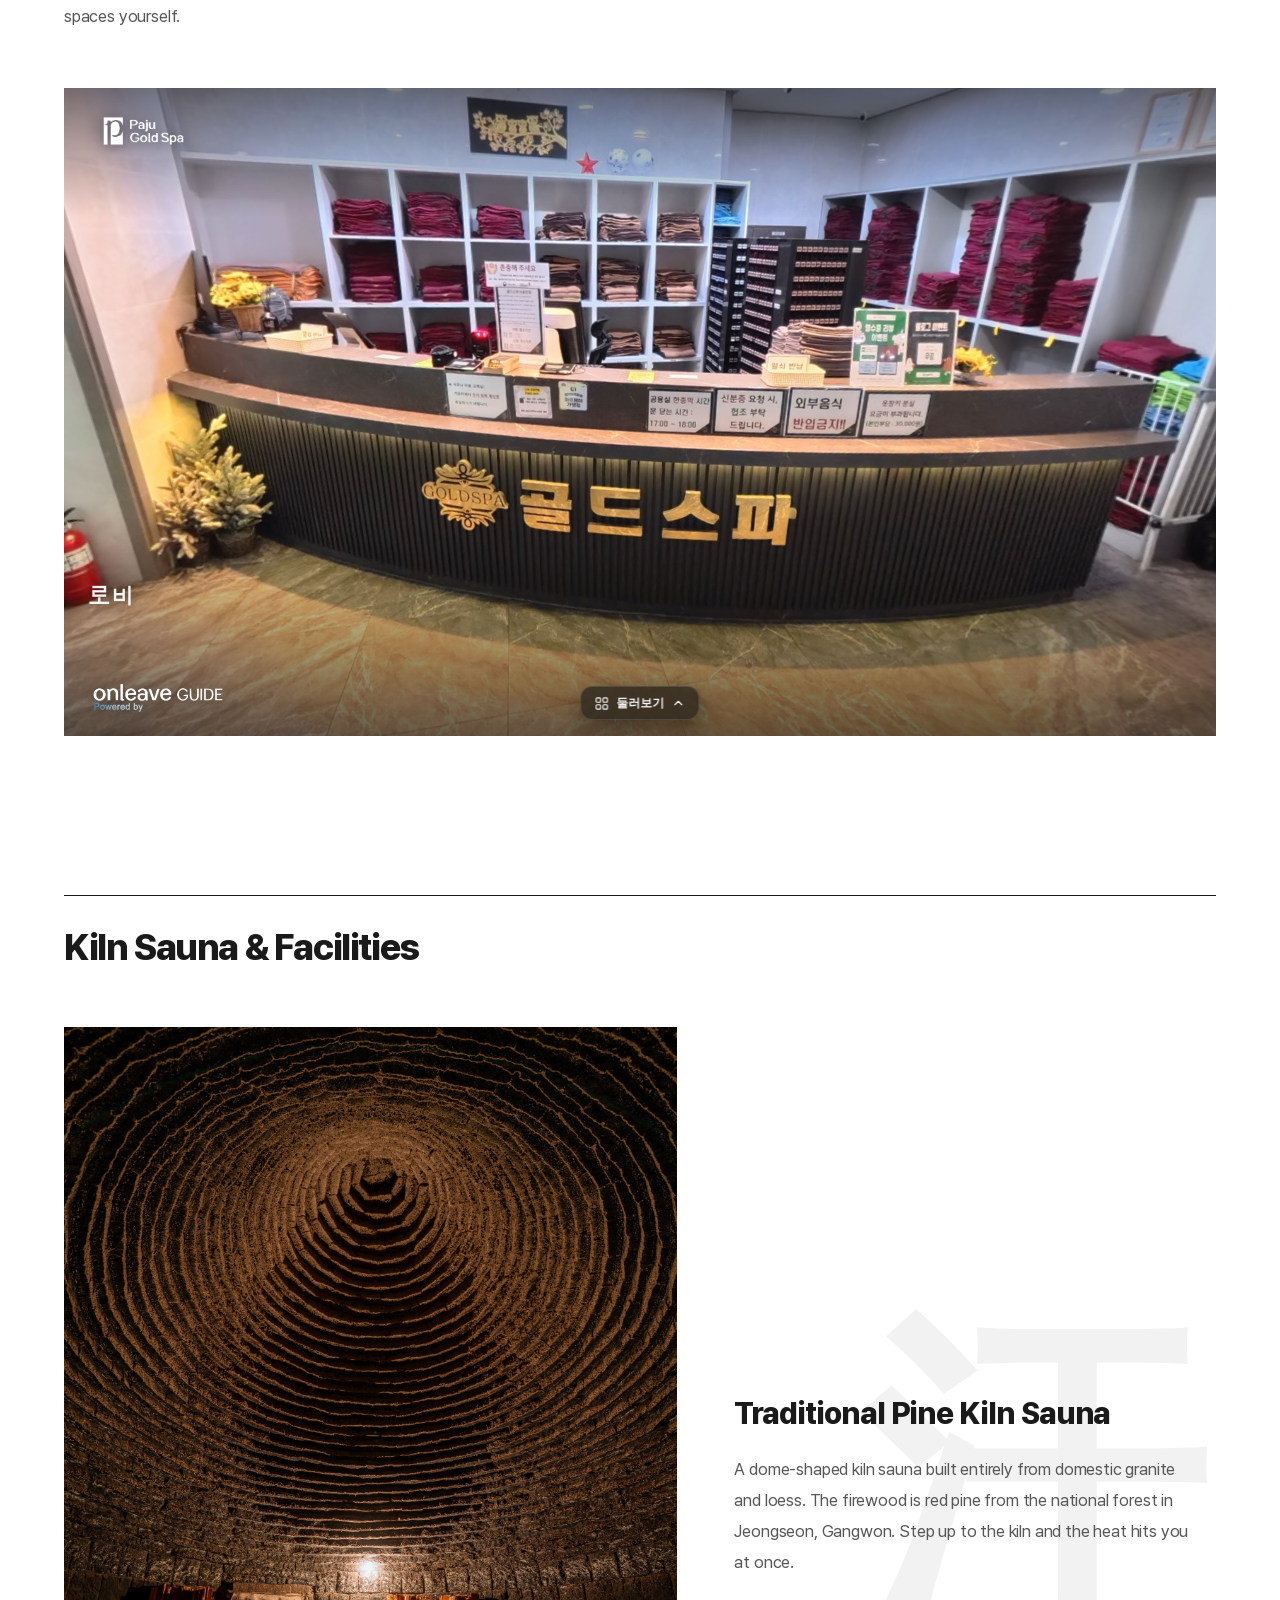
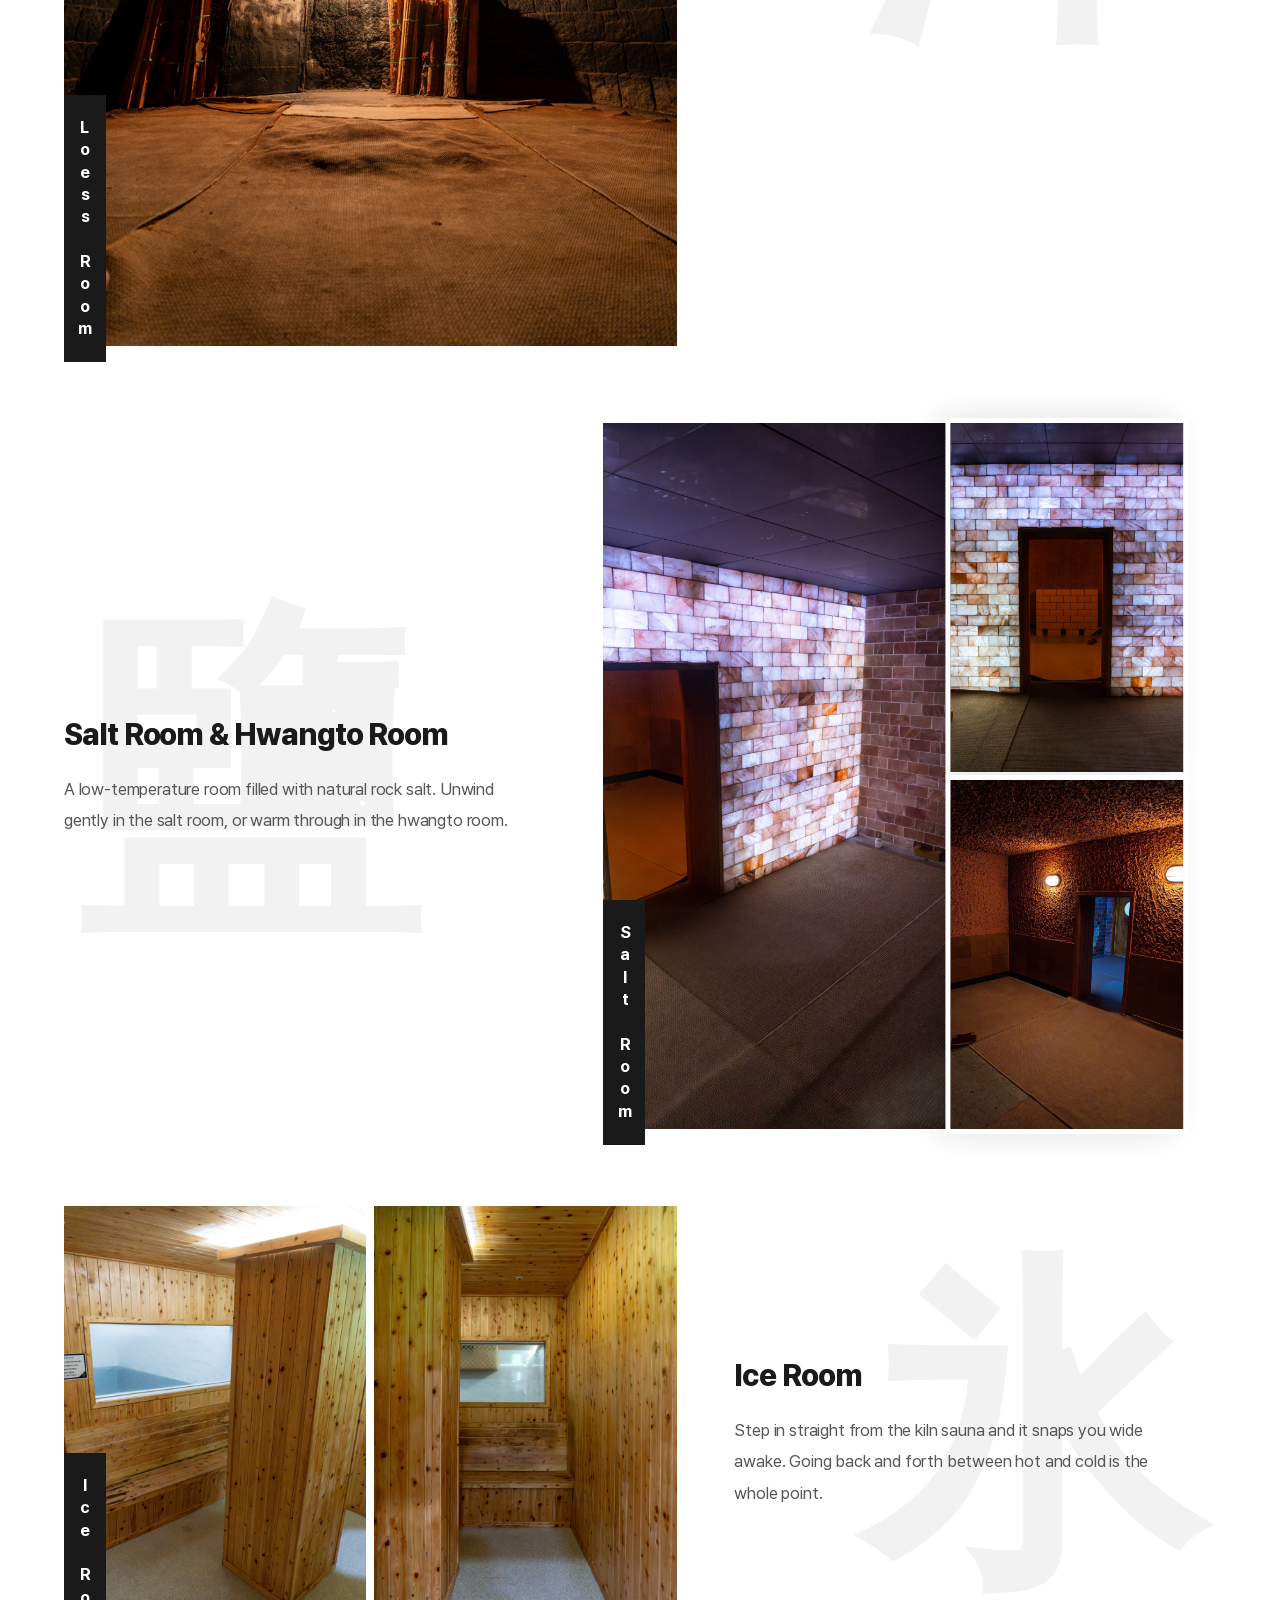
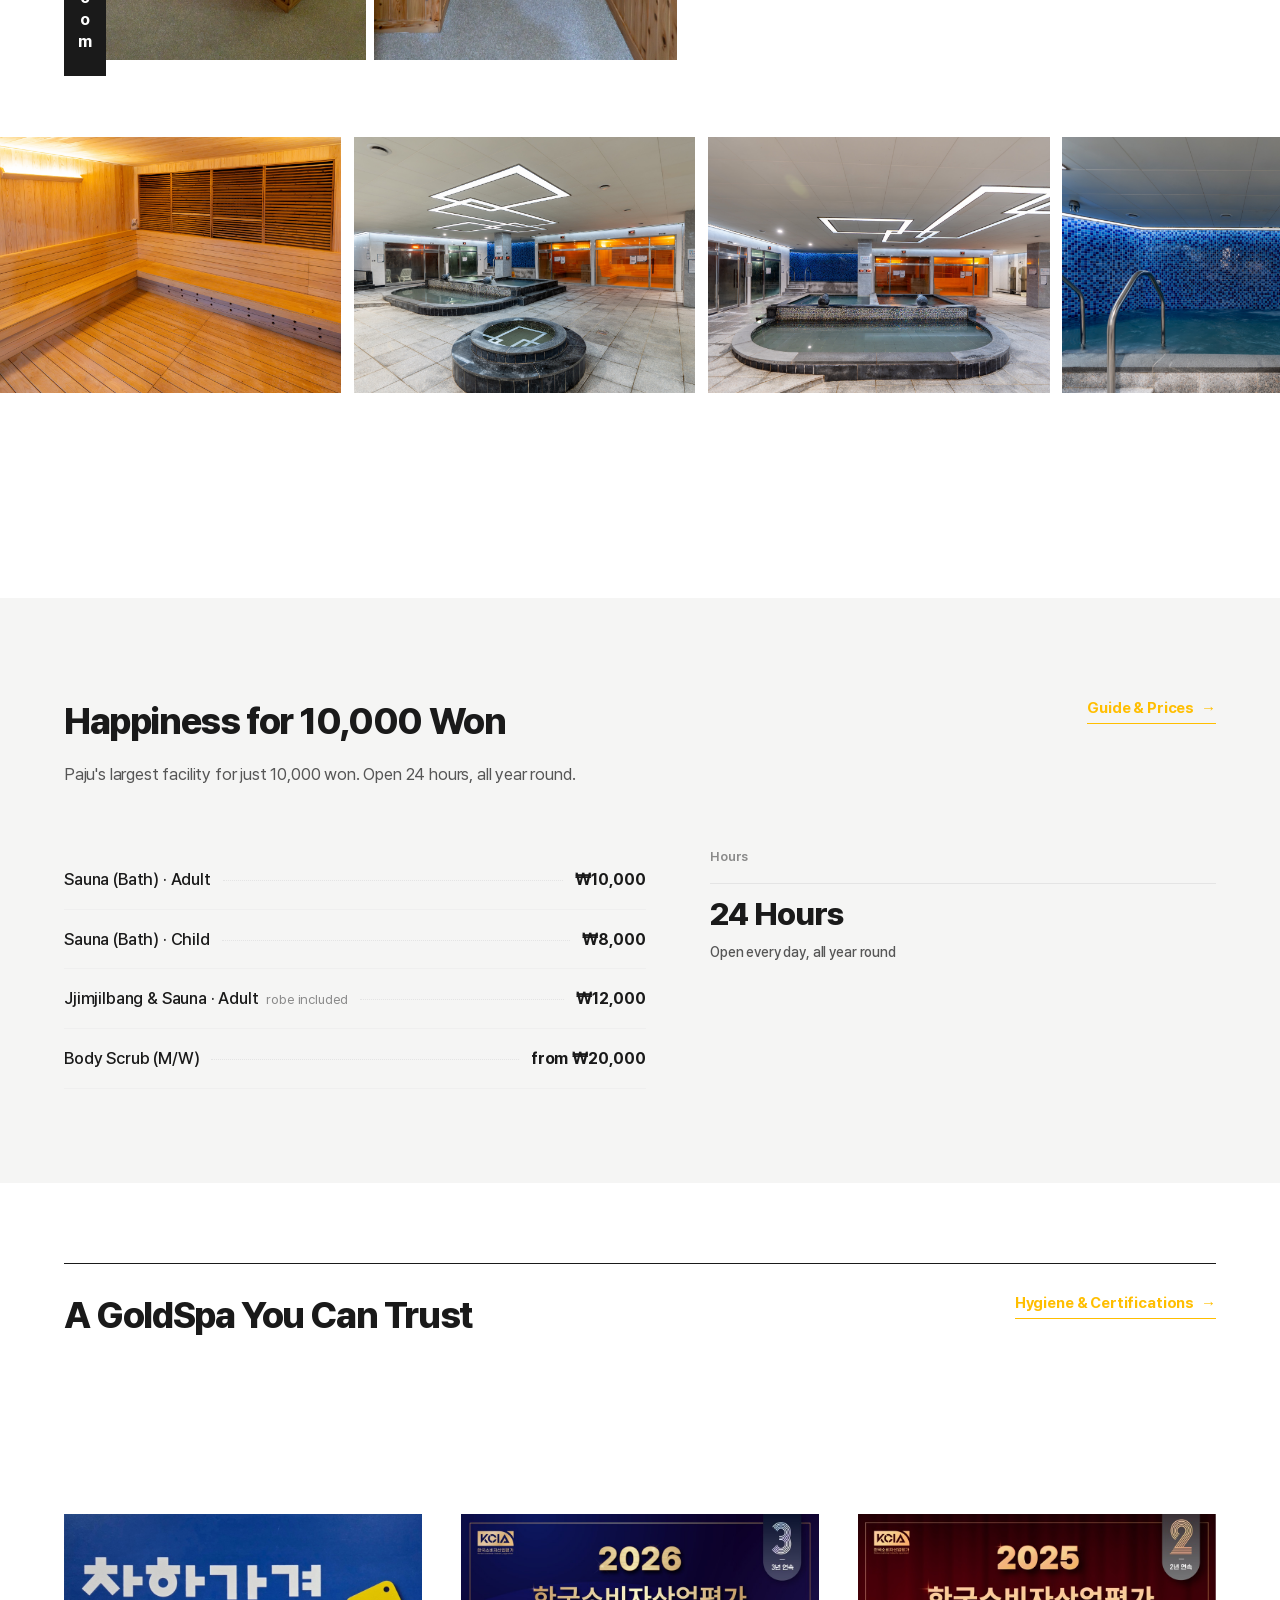
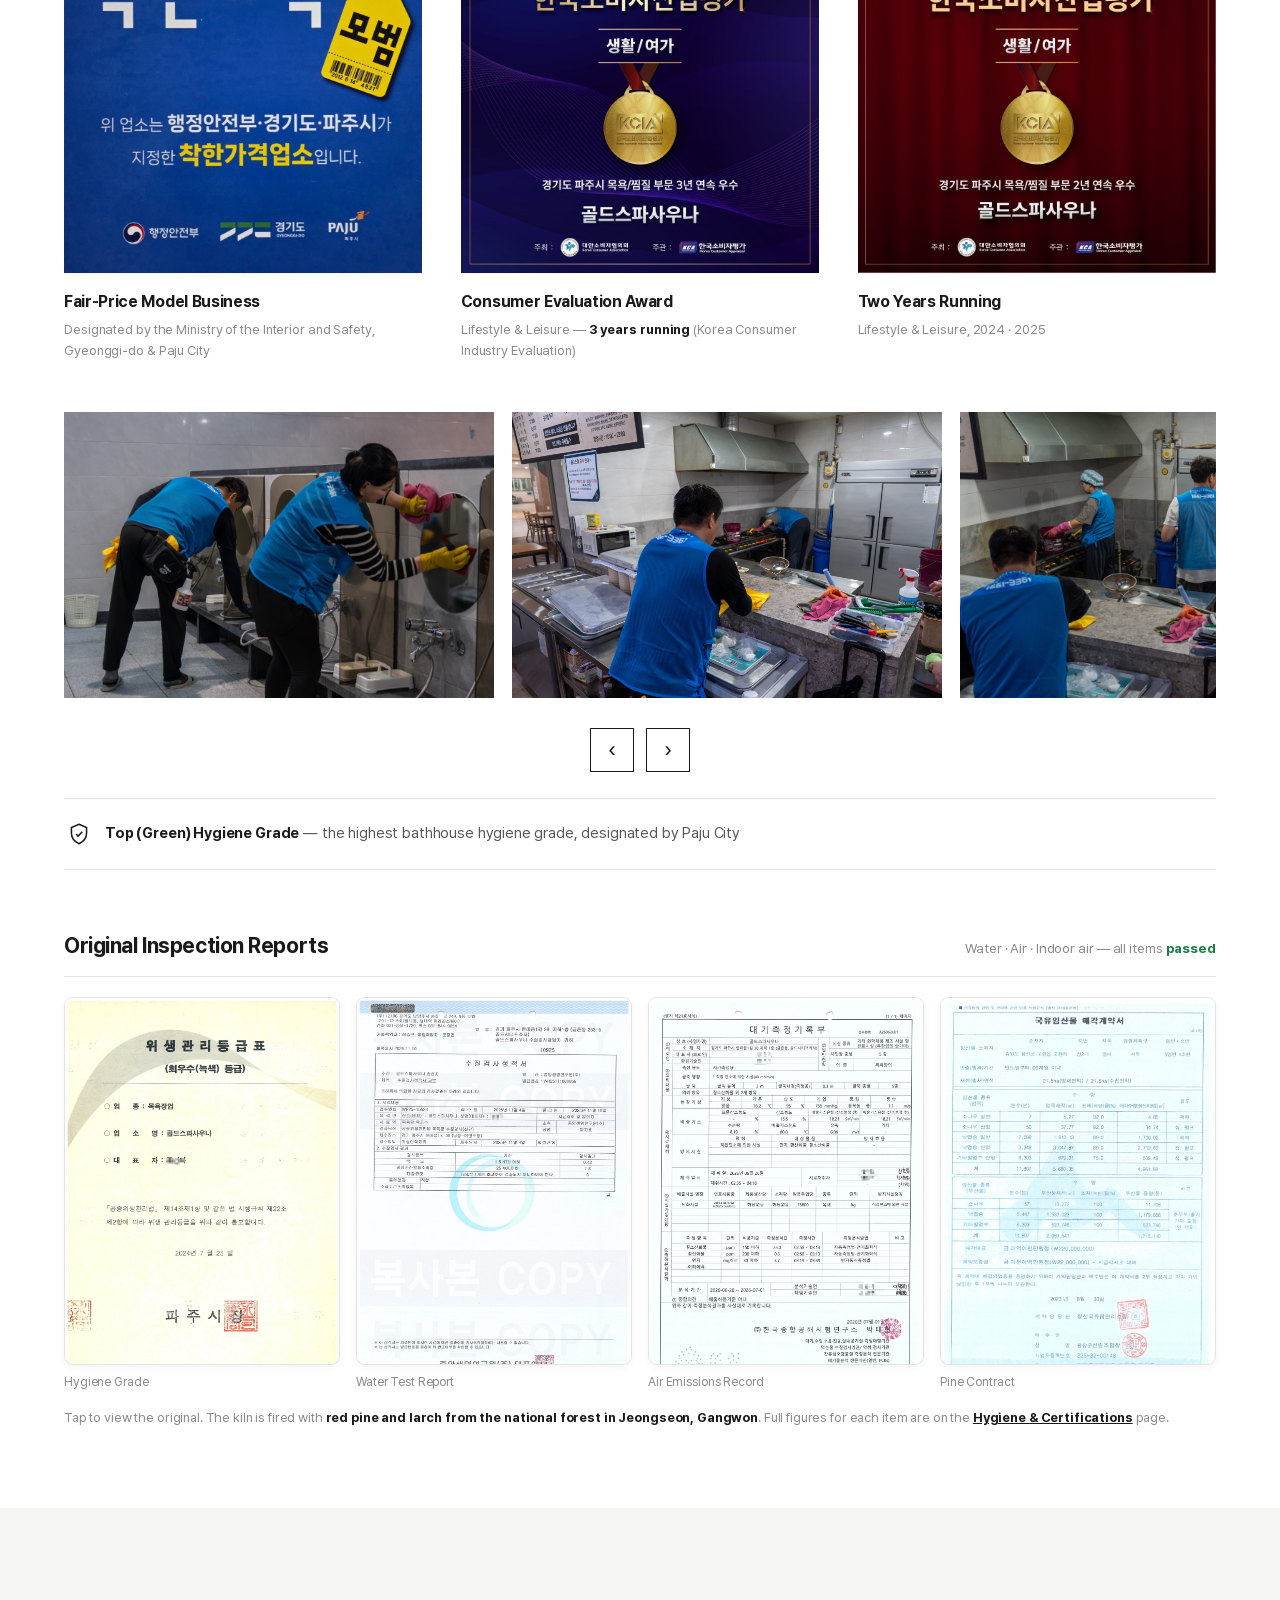
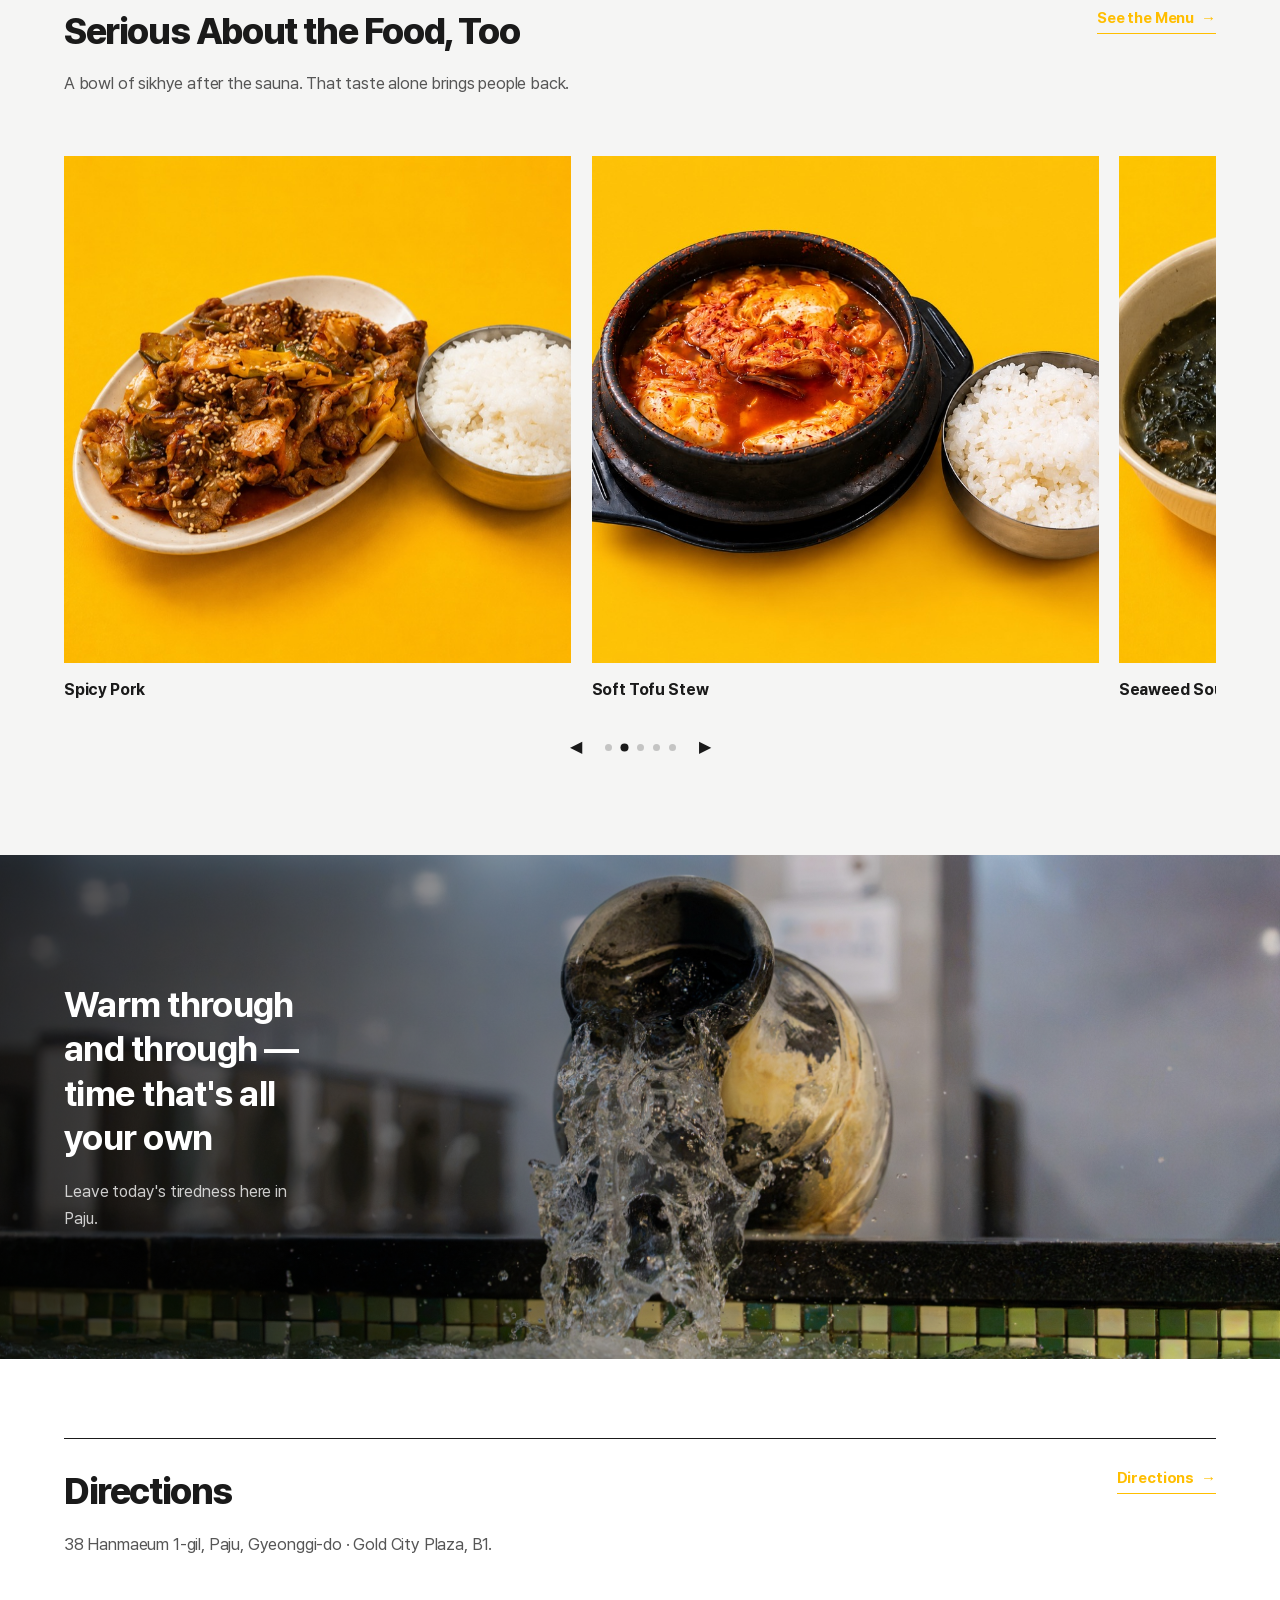
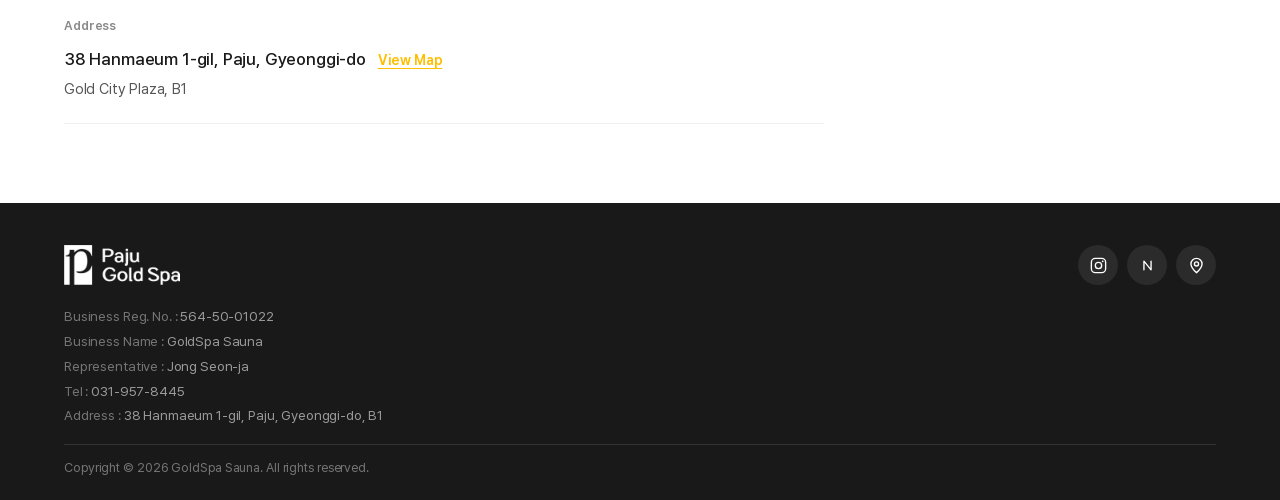
==== commit f2a63ec6: "소금방·황토방 설명 수정: 천연 소금원석 저온방 · 소금방/황토방 각각의 휴식 EN: natural rock salt low-temp room; unwind in salt room" ====
--- a/en/index.html
+++ b/en/index.html
@@ -154,7 +154,7 @@
         <span class="fac-hanja" aria-hidden="true">鹽</span><div class="fac-media"><span class="fac-tag">Salt Room</span><img src="../images/p057.jpg" loading="lazy" alt="Salt room &amp; hwangto room — GoldSpa Paju"><img src="../images/p058.jpg" loading="lazy" alt="Salt room &amp; hwangto room — GoldSpa Paju"><img src="../images/p059.jpg" loading="lazy" alt="Salt room &amp; hwangto room — GoldSpa Paju"></div>
         <div class="fac-text">
           <h2>Salt Room &amp; Hwangto Room<em>소금방 · 황토방</em></h2>
-          <p>A low-temperature room finished floor-to-wall in natural salt brick. It never gets too hot, so you can settle in for a good long while.</p>
+          <p>A low-temperature room filled with natural rock salt. Unwind gently in the salt room, or warm through in the hwangto room.</p>
         </div>
       </article>
       <article class="fac-block">
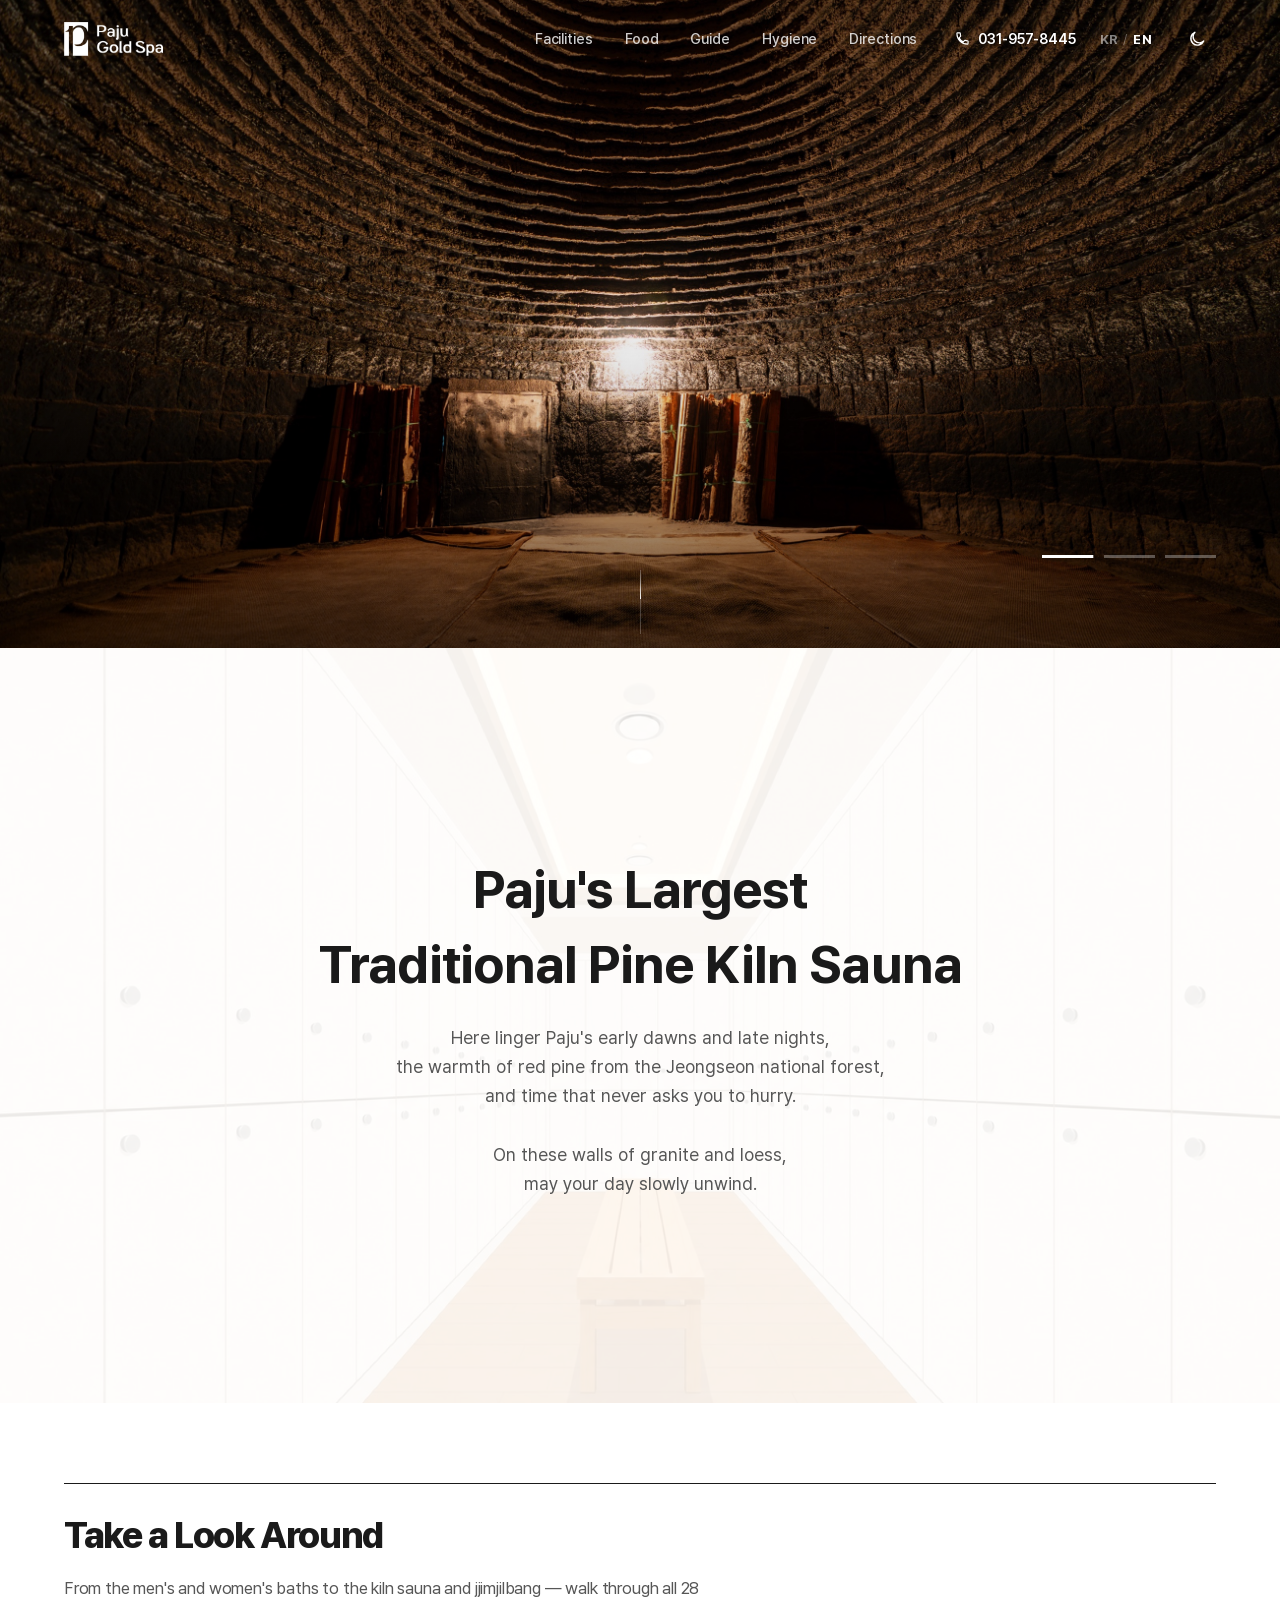
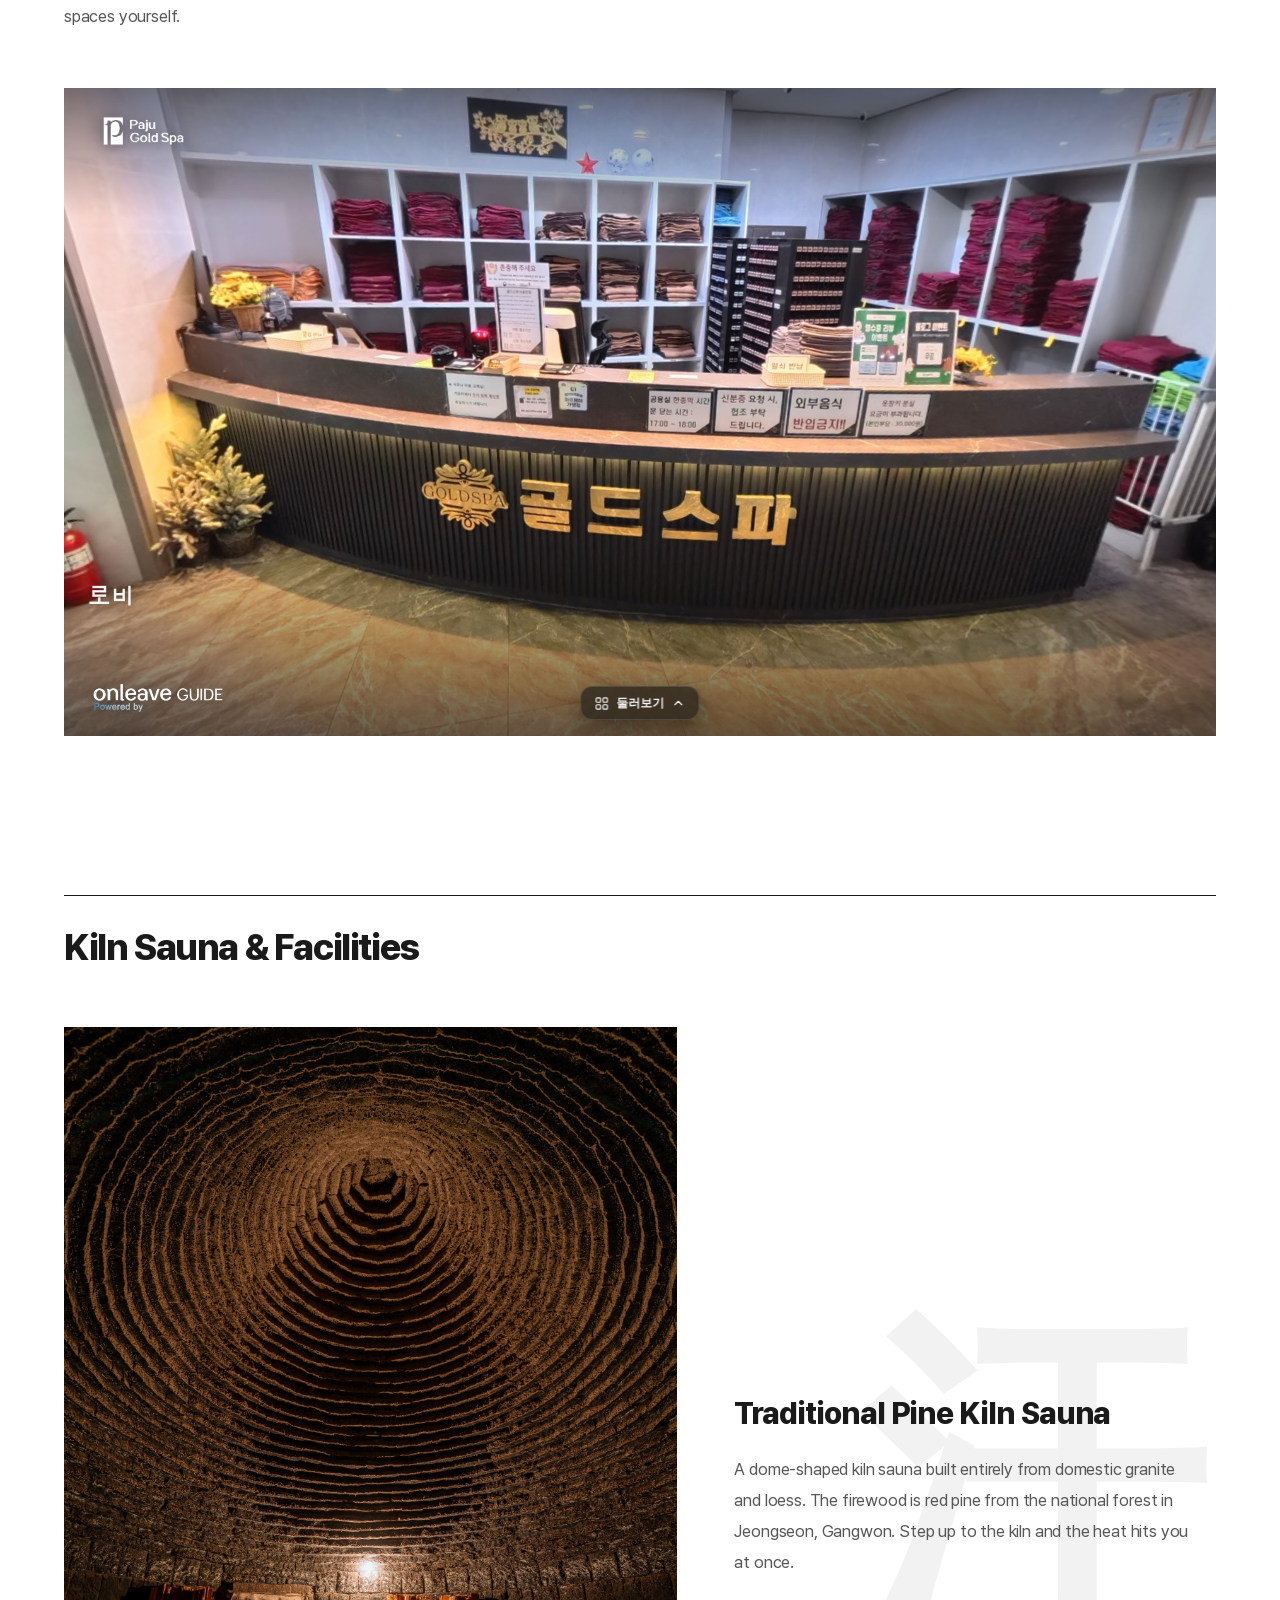
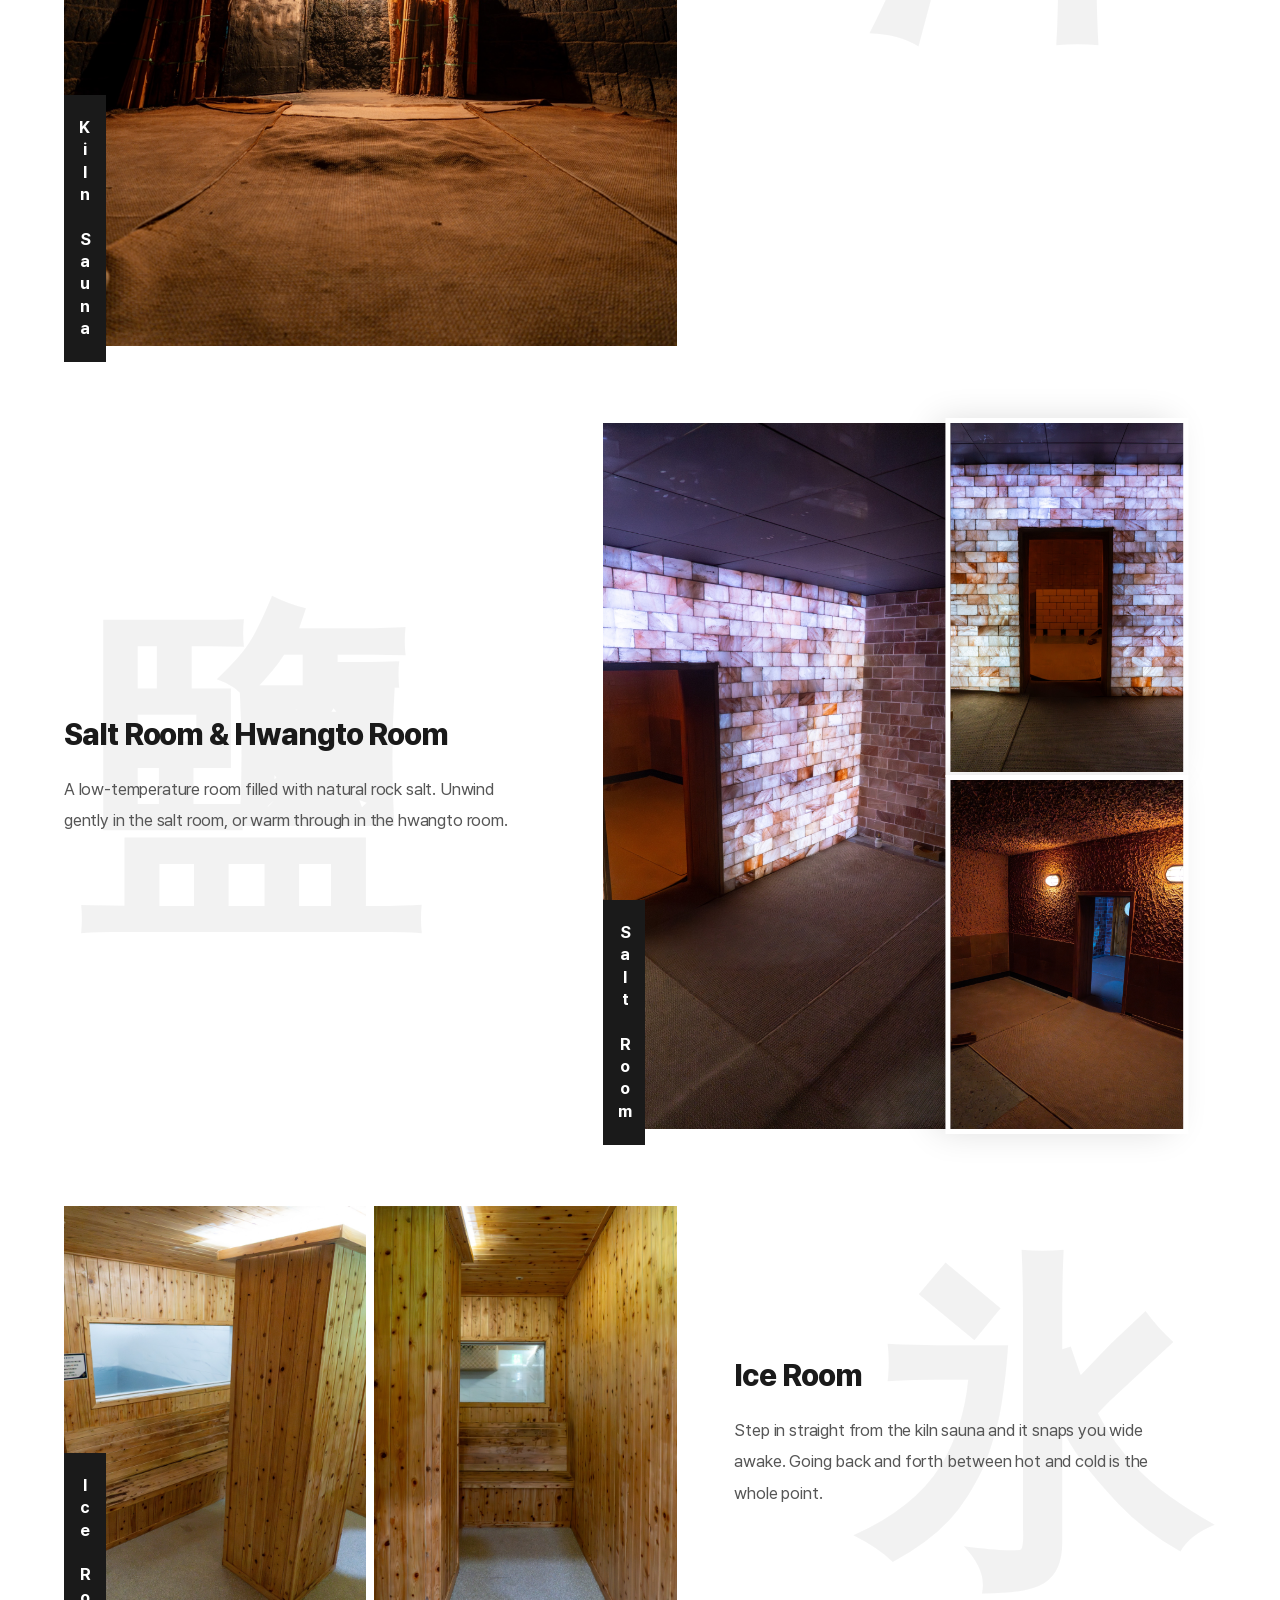
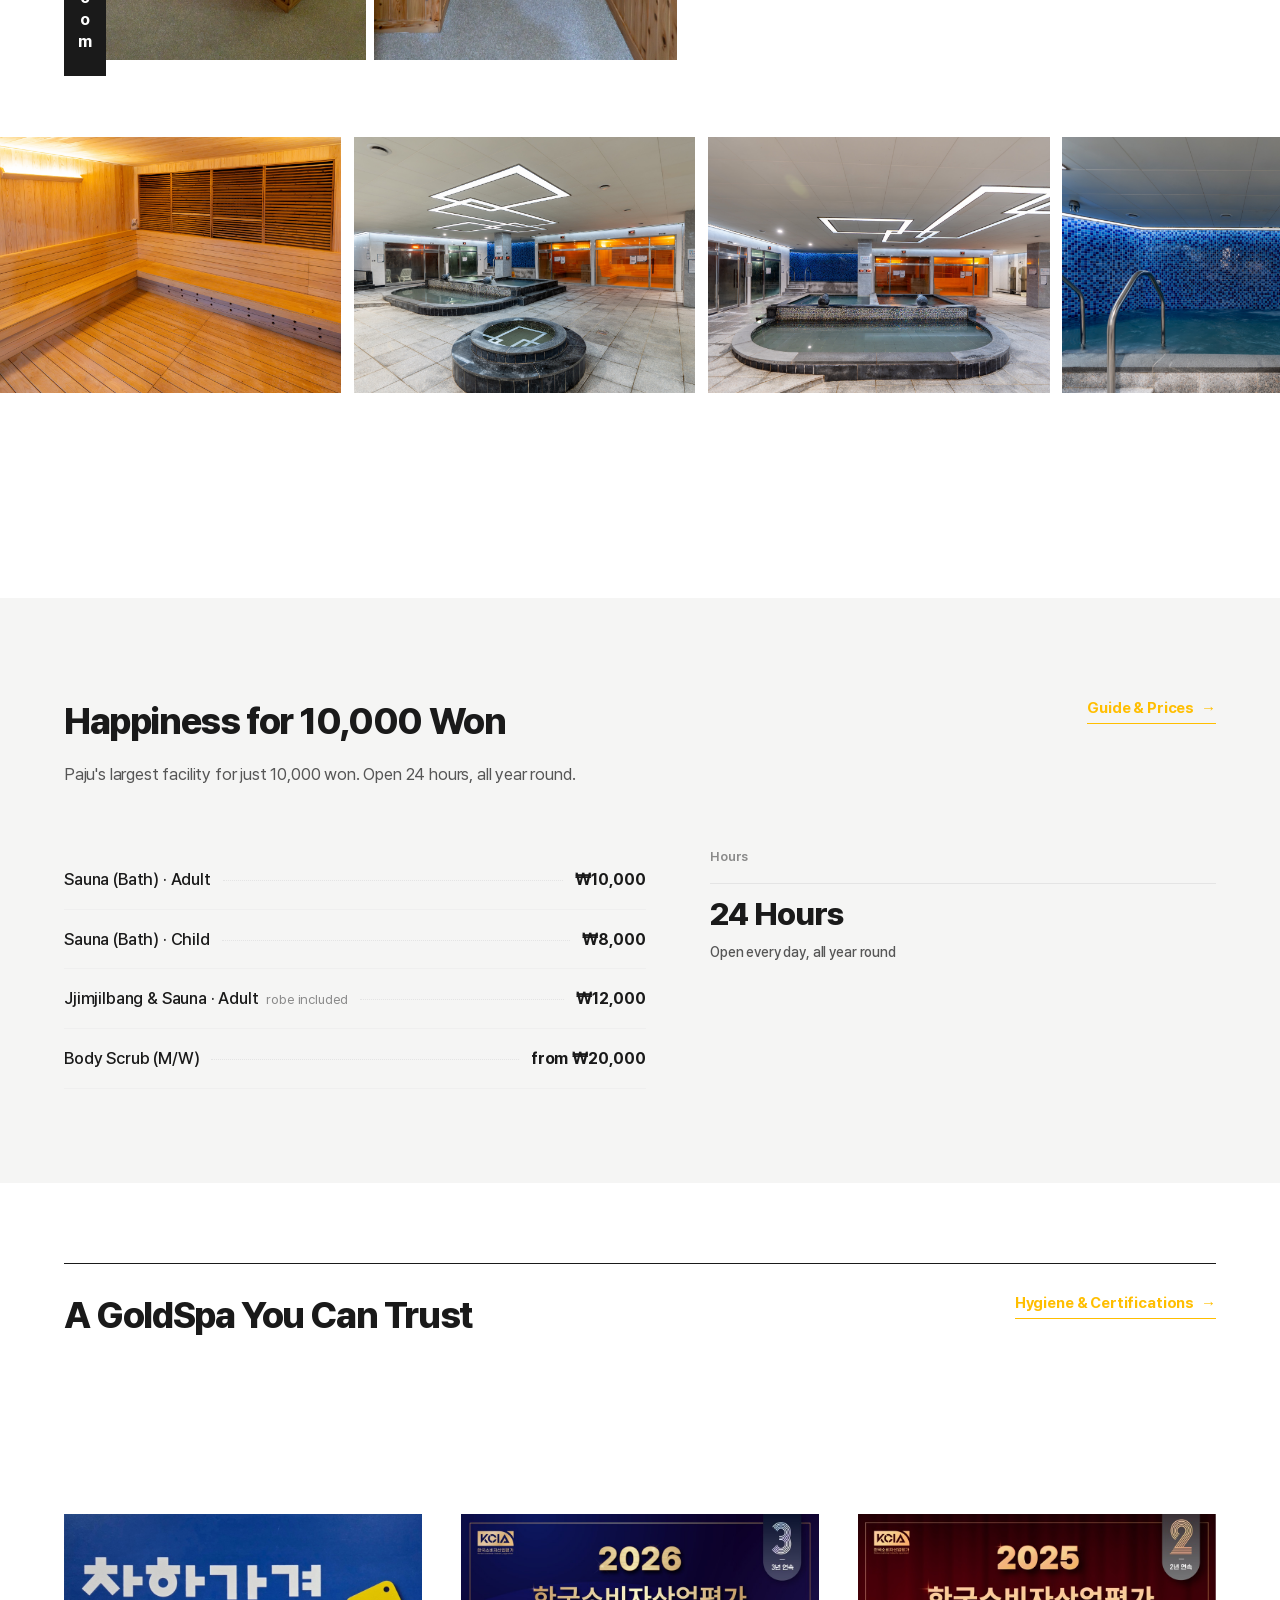
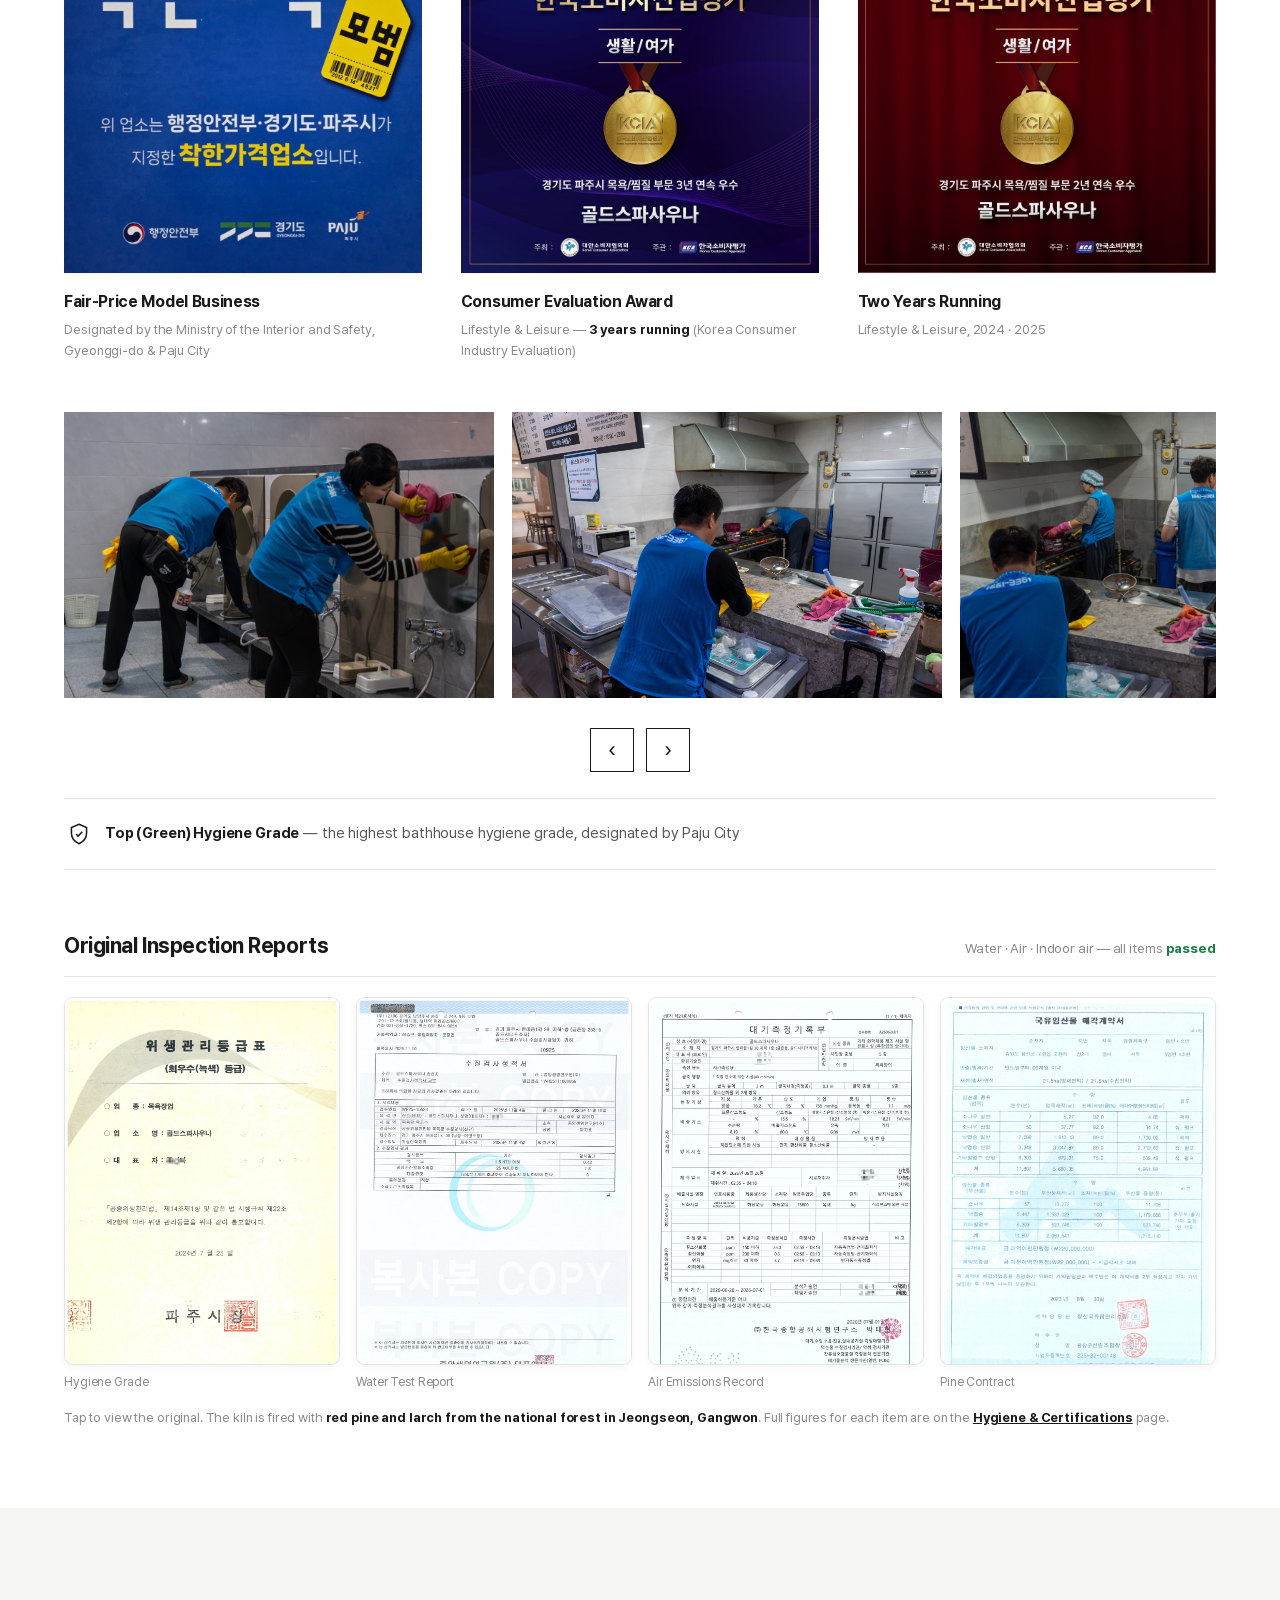
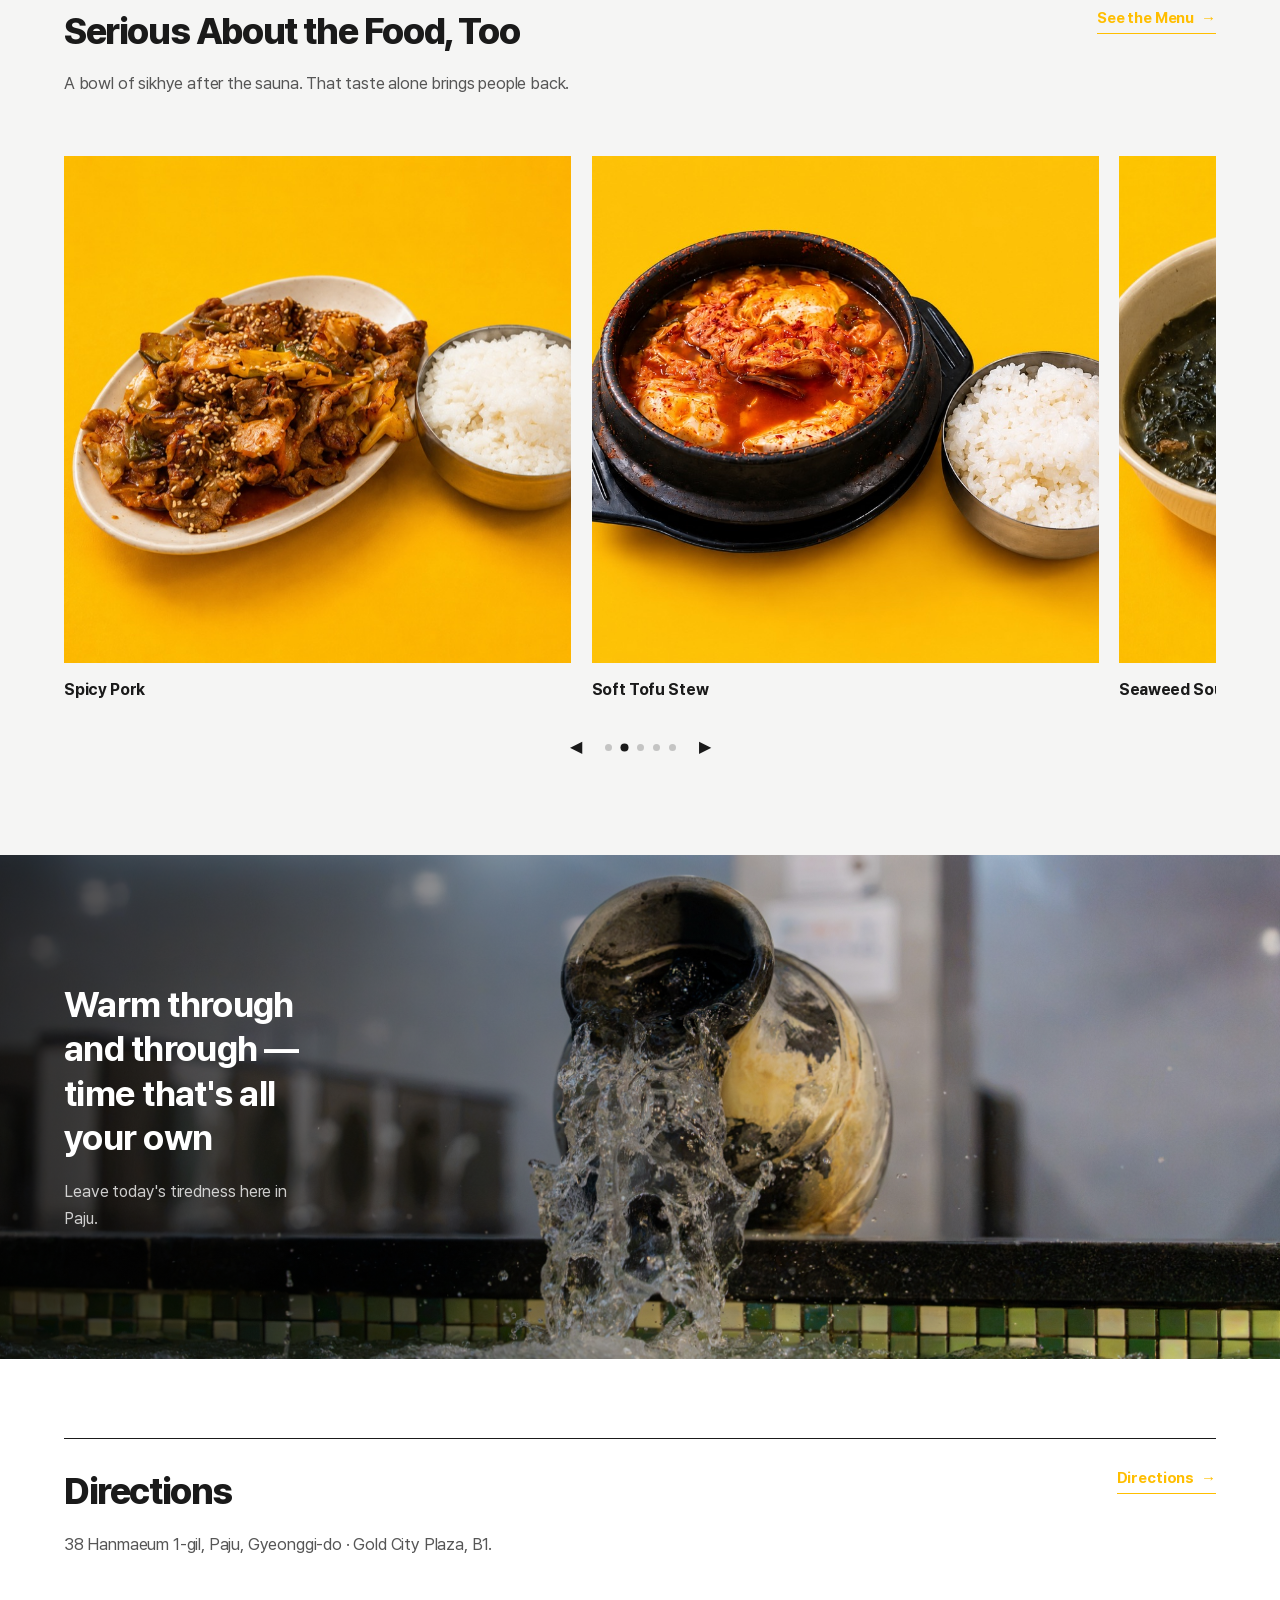
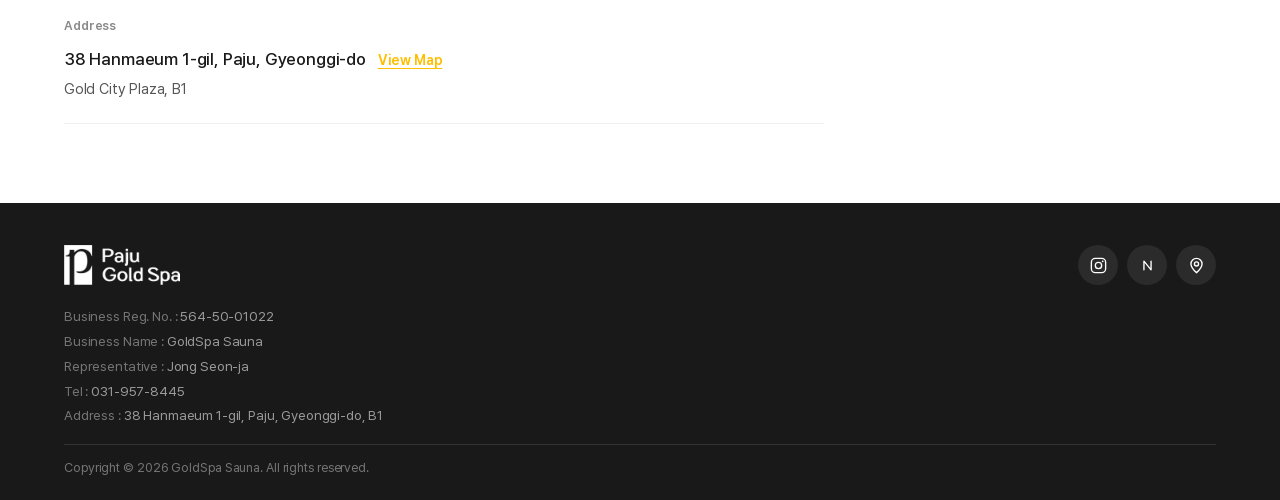
==== commit 2d91e696: "시설 첫 블록 세로 태그: 황토방 → 불한증막 (EN: Loess Room → Kiln Sauna) Co-Authored-By: Claude Opus 4.8 <noreply@ant" ====
--- a/en/index.html
+++ b/en/index.html
@@ -144,7 +144,7 @@
   </div>
   <div class="shell"><div class="fac-list home-facs">
       <article class="fac-block">
-        <span class="fac-hanja" aria-hidden="true">汗</span><div class="fac-media m4"><span class="fac-tag">Loess Room</span><img src="../images/p001.jpg" loading="lazy" alt="Hwangto kiln sauna — GoldSpa Paju"><img src="../images/p002.jpg" loading="lazy" alt="Hwangto kiln sauna — GoldSpa Paju"><img src="../images/p005.jpg" loading="lazy" alt="Hwangto kiln sauna — GoldSpa Paju"><img src="../images/p007.jpg" loading="lazy" alt="Hwangto kiln sauna — GoldSpa Paju"></div>
+        <span class="fac-hanja" aria-hidden="true">汗</span><div class="fac-media m4"><span class="fac-tag">Kiln Sauna</span><img src="../images/p001.jpg" loading="lazy" alt="Hwangto kiln sauna — GoldSpa Paju"><img src="../images/p002.jpg" loading="lazy" alt="Hwangto kiln sauna — GoldSpa Paju"><img src="../images/p005.jpg" loading="lazy" alt="Hwangto kiln sauna — GoldSpa Paju"><img src="../images/p007.jpg" loading="lazy" alt="Hwangto kiln sauna — GoldSpa Paju"></div>
         <div class="fac-text">
           <h2>Traditional Pine Kiln Sauna<em>재래식 소나무 불한증막</em></h2>
           <p>A dome-shaped kiln sauna built entirely from domestic granite and loess. The firewood is red pine from the national forest in Jeongseon, Gangwon. Step up to the kiln and the heat hits you at once.</p>
